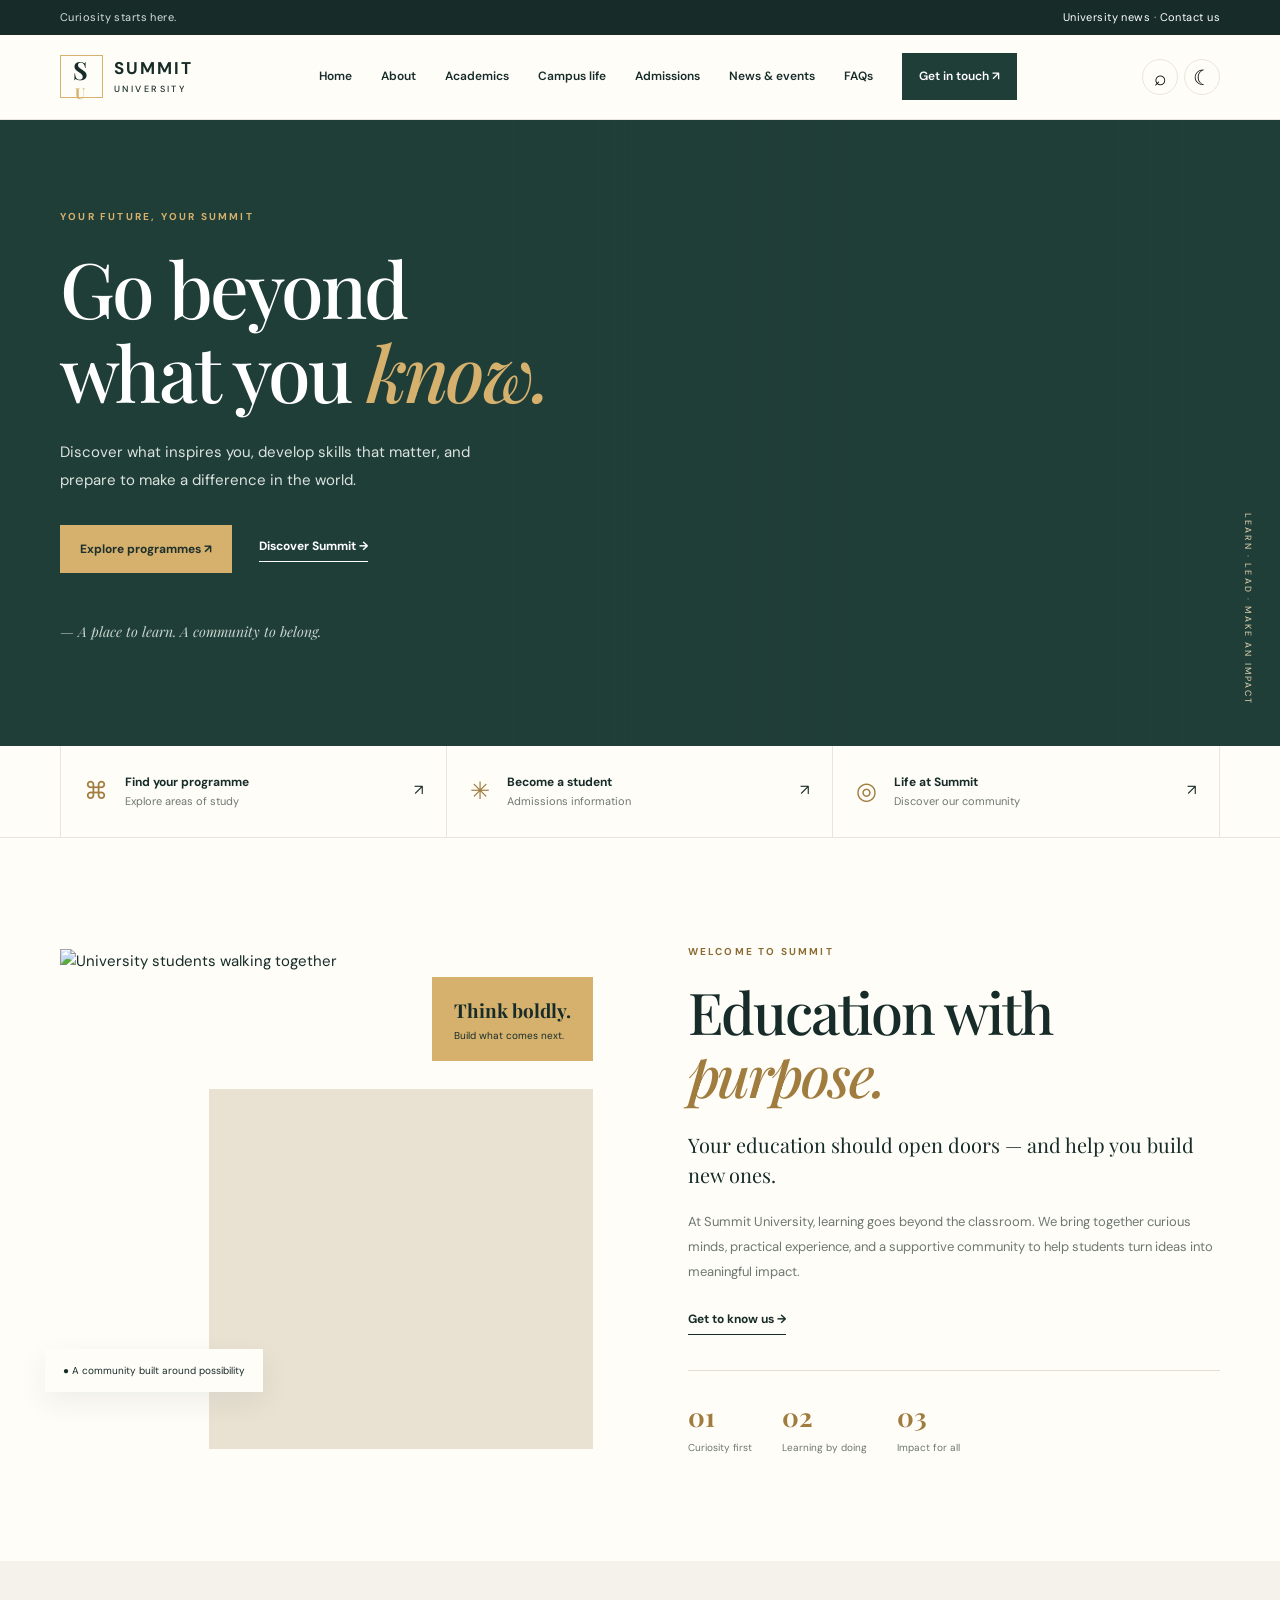
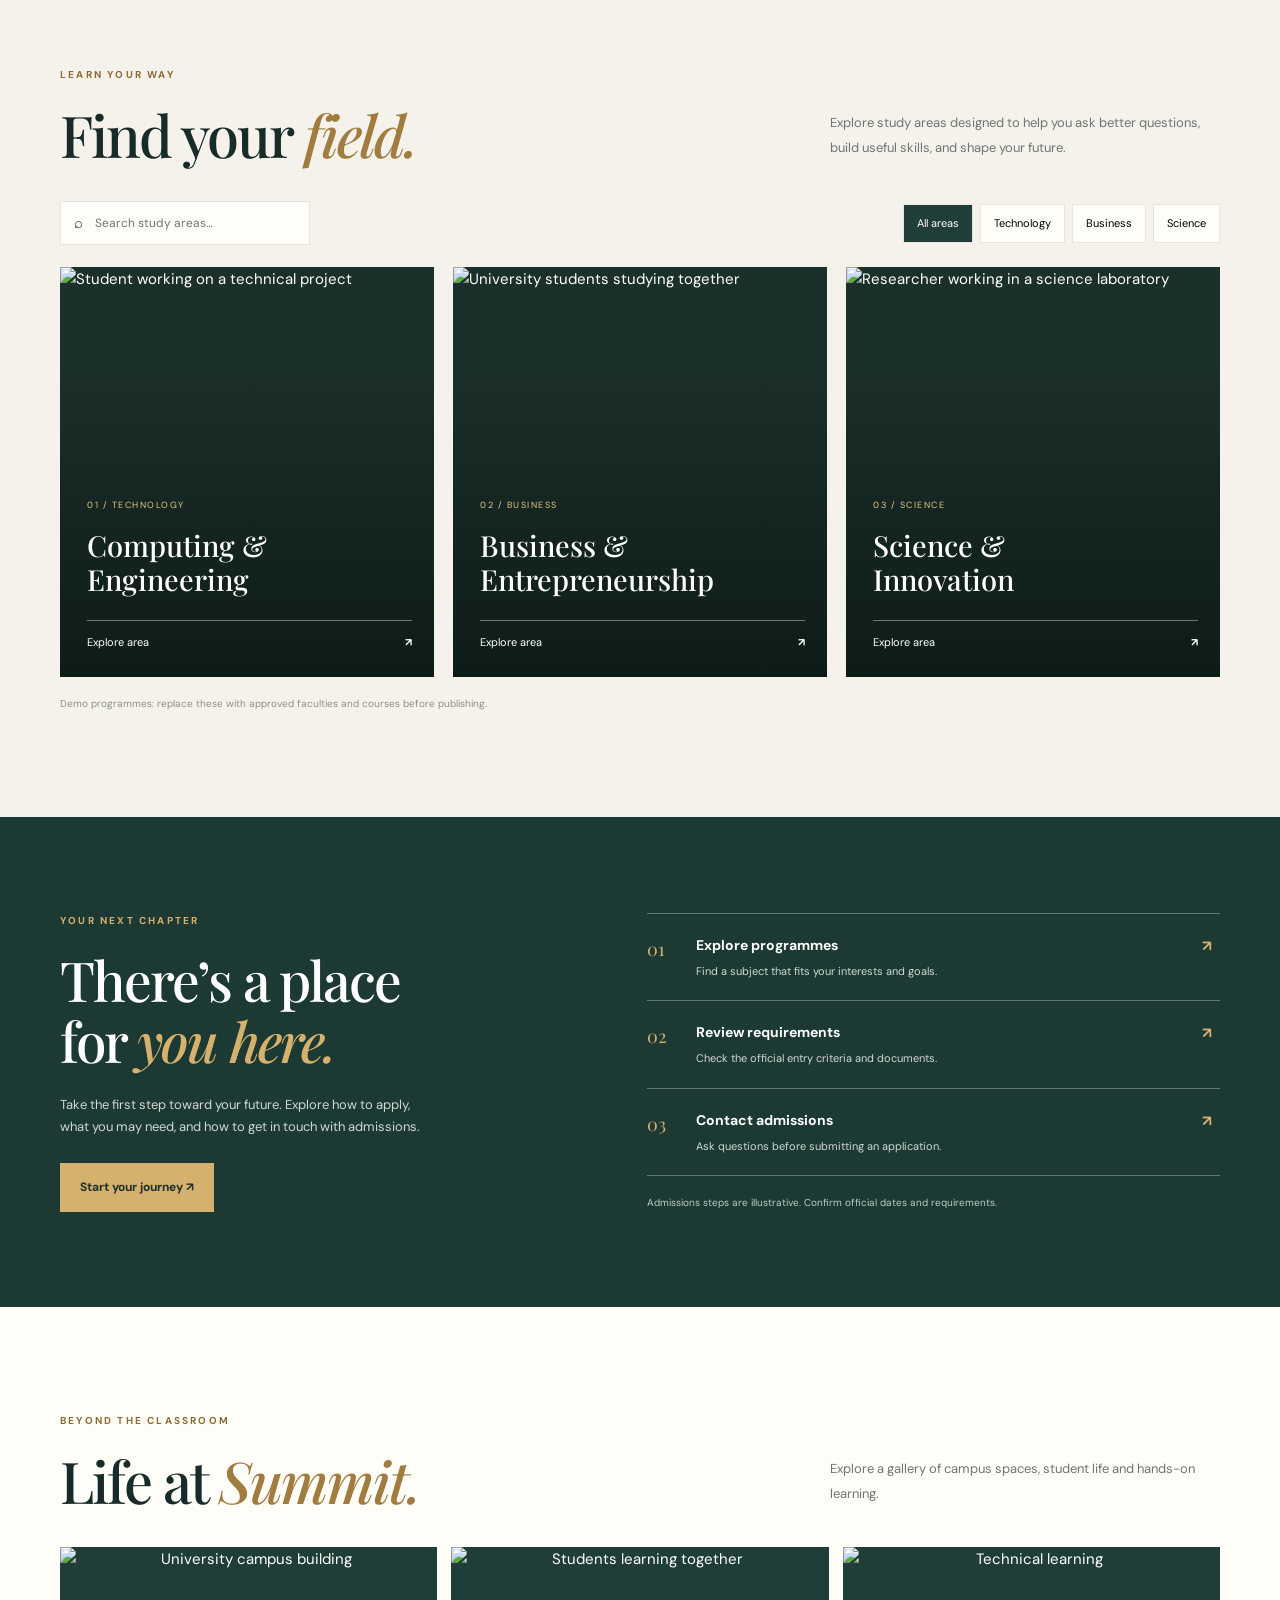
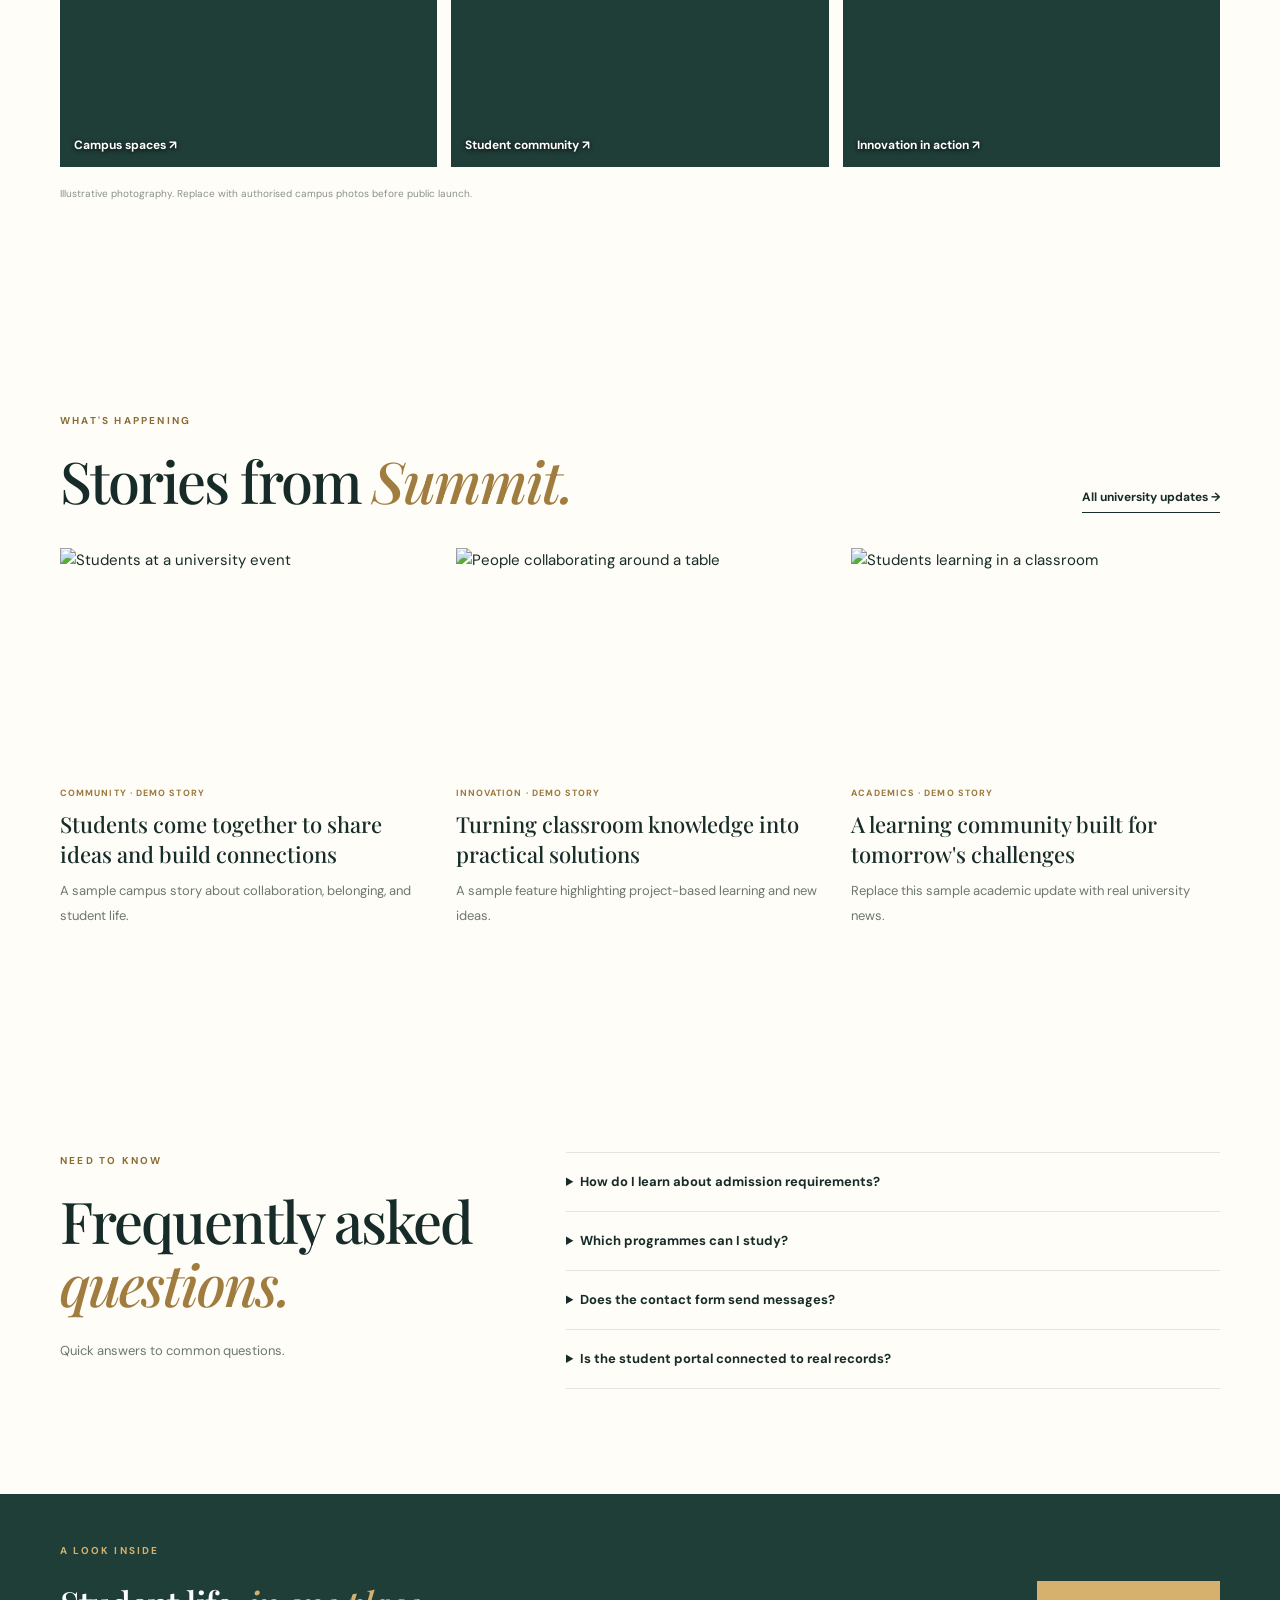
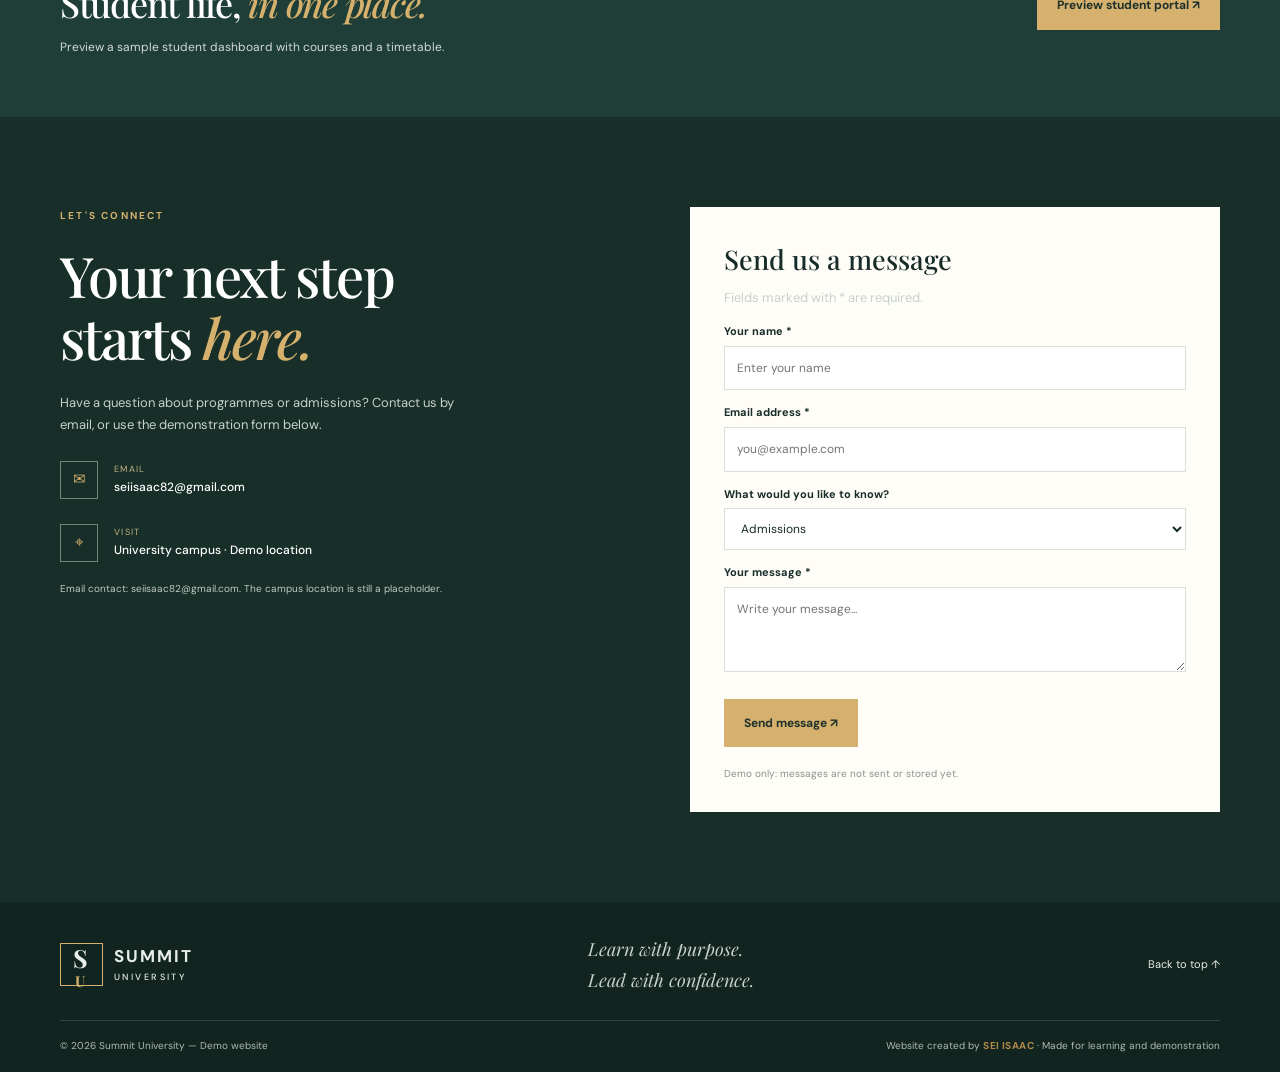
==== index.html @ 98af35b4 "Add website name structured data for Google Search" ====
<!doctype html>
<html lang="en">
<head>
<meta charset="utf-8"><meta name="viewport" content="width=device-width,initial-scale=1">
<meta name="description" content="Explore Summit University, a university website demonstration featuring study areas, campus life, admissions information, news, and student resources.">
<meta name="robots" content="index, follow">
<link rel="canonical" href="https://summit-university-website-le1f.vercel.app/">
<meta property="og:type" content="website">
<meta property="og:title" content="Summit University | Learn. Lead. Make an Impact.">
<meta property="og:description" content="Explore study areas, campus life, admissions information, and student resources on the Summit University website demonstration.">
<meta property="og:url" content="https://summit-university-website-le1f.vercel.app/">
<script type="application/ld+json">
{
  "@context": "https://schema.org",
  "@type": "WebSite",
  "name": "Summit University",
  "alternateName": "Summit University Website Demo",
  "url": "https://summit-university-website-le1f.vercel.app/"
}
</script>
<title>Summit University | Learn. Lead. Make an Impact.</title>
<link rel="preconnect" href="https://fonts.googleapis.com"><link rel="preconnect" href="https://fonts.gstatic.com" crossorigin>
<link href="https://fonts.googleapis.com/css2?family=DM+Sans:wght@400;500;600;700&family=Playfair+Display:ital,wght@0,500;0,600;1,500;1,600&display=swap" rel="stylesheet">
<meta name="theme-color" content="#203e38"><link rel="stylesheet" href="styles.css"><script src="script.js" defer></script>
</head>
<body><a class="skip-link" href="#main">Skip to content</a>
<div class="topline"><div class="wrap topinner"><span>Curiosity starts here.</span><span><a href="#news">University news</a> · <a href="#contact">Contact us</a></span></div></div>
<header class="header"><div class="wrap navrow"><a class="brand" href="#home"><span class="crest">S<span>U</span></span><span>SUMMIT<small>UNIVERSITY</small></span></a><button class="menu" aria-label="Open navigation" aria-expanded="false">☰</button><nav id="nav" aria-label="Main navigation"><a href="#home">Home</a><a href="#about">About</a><a href="#academics">Academics</a><a href="#campus">Campus life</a><a href="#admissions">Admissions</a><a href="#news">News & events</a><a href="#faq">FAQs</a><a class="apply" href="#contact">Get in touch ↗</a></nav><div class="header-tools"><button class="icon-button" id="search-toggle" aria-label="Search this website" title="Search">⌕</button><button class="icon-button" id="theme-toggle" aria-label="Toggle dark mode" title="Toggle light/dark mode">☾</button></div></div></header>
<main id="main">
<section class="hero" id="home"><div class="hero-photo"></div><div class="wrap hero-content"><p class="eyebrow">YOUR FUTURE, YOUR SUMMIT</p><h1>Go beyond<br>what you <em>know.</em></h1><p class="hero-text">Discover what inspires you, develop skills that matter, and prepare to make a difference in the world.</p><div class="actions"><a class="button gold" href="#academics">Explore programmes ↗</a><a class="underlink" href="#about">Discover Summit →</a></div><p class="hero-foot">— A place to learn. A community to belong.</p></div><span class="vertical">LEARN · LEAD · MAKE AN IMPACT</span></section>
<section class="quick"><div class="wrap quickgrid"><a href="#academics"><span>⌘</span><div><b>Find your programme</b><small>Explore areas of study</small></div><i>↗</i></a><a href="#admissions"><span>✳</span><div><b>Become a student</b><small>Admissions information</small></div><i>↗</i></a><a href="#about"><span>◎</span><div><b>Life at Summit</b><small>Discover our community</small></div><i>↗</i></a></div></section>
<section class="section" id="about"><div class="wrap about"><div class="aboutpic"><img loading="lazy" src="https://images.unsplash.com/photo-1523050854058-8df90110c9f1?auto=format&fit=crop&w=1100&q=85" alt="University students walking together"><span class="piclabel">● A community built around possibility</span><div class="floatcard"><b>Think boldly.</b><small>Build what comes next.</small></div></div><div><p class="eyebrow dark">WELCOME TO SUMMIT</p><h2>Education with<br><em>purpose.</em></h2><p class="lead">Your education should open doors — and help you build new ones.</p><p class="muted">At Summit University, learning goes beyond the classroom. We bring together curious minds, practical experience, and a supportive community to help students turn ideas into meaningful impact.</p><a class="underlink darklink" href="#contact">Get to know us →</a><div class="stats"><div><b>01</b><small>Curiosity first</small></div><div><b>02</b><small>Learning by doing</small></div><div><b>03</b><small>Impact for all</small></div></div></div></div></section>
<section class="section academics" id="academics"><div class="wrap"><div class="sectionhead"><div><p class="eyebrow dark">LEARN YOUR WAY</p><h2>Find your <em>field.</em></h2></div><p class="muted">Explore study areas designed to help you ask better questions, build useful skills, and shape your future.</p></div><div class="program-controls"><label class="search-field">⌕ <input id="program-search" type="search" placeholder="Search study areas…" aria-label="Search study areas"></label><div class="filter-buttons"><button class="filter active" data-filter="all" aria-pressed="true">All areas</button><button class="filter" data-filter="technology" aria-pressed="false">Technology</button><button class="filter" data-filter="business" aria-pressed="false">Business</button><button class="filter" data-filter="science" aria-pressed="false">Science</button></div></div><div class="programs" id="program-list"><article class="program" data-category="technology" data-search="computing engineering computer hardware software cybersecurity networking"><img loading="lazy" src="https://images.unsplash.com/photo-1581091226825-a6a2a5aee158?auto=format&fit=crop&w=900&q=85" alt="Student working on a technical project"><div class="shade"></div><div class="programtext"><small>01 / TECHNOLOGY</small><h3>Computing &<br>Engineering</h3><a href="#contact">Explore area <b>↗</b></a></div></article><article class="program" data-category="business" data-search="business entrepreneurship management finance"><img loading="lazy" src="https://images.unsplash.com/photo-1523240795612-9a054b0db644?auto=format&fit=crop&w=900&q=85" alt="University students studying together"><div class="shade"></div><div class="programtext"><small>02 / BUSINESS</small><h3>Business &<br>Entrepreneurship</h3><a href="#contact">Explore area <b>↗</b></a></div></article><article class="program" data-category="science" data-search="science innovation research laboratory"><img loading="lazy" src="https://images.unsplash.com/photo-1532094349884-543bc11b234d?auto=format&fit=crop&w=900&q=85" alt="Researcher working in a science laboratory"><div class="shade"></div><div class="programtext"><small>03 / SCIENCE</small><h3>Science &<br>Innovation</h3><a href="#contact">Explore area <b>↗</b></a></div></article></div><p id="program-empty" class="empty-state" hidden>No study areas match your search.</p><p class="note">Demo programmes: replace these with approved faculties and courses before publishing.</p></div></section>
<section class="admissions" id="admissions"><div class="admitphoto"></div><div class="wrap admitgrid"><div><p class="eyebrow">YOUR NEXT CHAPTER</p><h2>There’s a place<br>for <em>you here.</em></h2><p>Take the first step toward your future. Explore how to apply, what you may need, and how to get in touch with admissions.</p><a class="button gold" href="#contact">Start your journey ↗</a></div><div class="steps"><article><span>01</span><div><h3>Explore programmes</h3><p>Find a subject that fits your interests and goals.</p></div><b>↗</b></article><article><span>02</span><div><h3>Review requirements</h3><p>Check the official entry criteria and documents.</p></div><b>↗</b></article><article><span>03</span><div><h3>Contact admissions</h3><p>Ask questions before submitting an application.</p></div><b>↗</b></article><p class="note lightnote">Admissions steps are illustrative. Confirm official dates and requirements.</p></div></div></section>
<section class="section campus-section" id="campus"><div class="wrap"><div class="sectionhead"><div><p class="eyebrow dark">BEYOND THE CLASSROOM</p><h2>Life at <em>Summit.</em></h2></div><p class="muted">Explore a gallery of campus spaces, student life and hands-on learning.</p></div><div class="gallery"><button class="gallery-item" data-full="https://images.unsplash.com/photo-1562774053-701939374585?auto=format&fit=crop&w=1400&q=90" data-caption="Campus architecture"><img loading="lazy" src="https://images.unsplash.com/photo-1562774053-701939374585?auto=format&fit=crop&w=800&q=80" alt="University campus building"><span>Campus spaces ↗</span></button><button class="gallery-item" data-full="https://images.unsplash.com/photo-1523240795612-9a054b0db644?auto=format&fit=crop&w=1400&q=90" data-caption="Students learning together"><img loading="lazy" src="https://images.unsplash.com/photo-1523240795612-9a054b0db644?auto=format&fit=crop&w=800&q=80" alt="Students learning together"><span>Student community ↗</span></button><button class="gallery-item" data-full="https://images.unsplash.com/photo-1581091226825-a6a2a5aee158?auto=format&fit=crop&w=1400&q=90" data-caption="Technical learning"><img loading="lazy" src="https://images.unsplash.com/photo-1581091226825-a6a2a5aee158?auto=format&fit=crop&w=800&q=80" alt="Technical learning"><span>Innovation in action ↗</span></button></div><p class="note">Illustrative photography. Replace with authorised campus photos before public launch.</p></div></section><section class="section" id="news"><div class="wrap"><div class="sectionhead"><div><p class="eyebrow dark">WHAT'S HAPPENING</p><h2>Stories from <em>Summit.</em></h2></div><a class="underlink darklink" href="#contact">All university updates →</a></div><div class="newsgrid"><article><img loading="lazy" src="https://images.unsplash.com/photo-1523580494863-6f3031224c94?auto=format&fit=crop&w=800&q=85" alt="Students at a university event"><p class="meta">COMMUNITY · DEMO STORY</p><h3>Students come together to share ideas and build connections</h3><p class="muted">A sample campus story about collaboration, belonging, and student life.</p></article><article><img loading="lazy" src="https://images.unsplash.com/photo-1531482615713-2afd69097998?auto=format&fit=crop&w=800&q=85" alt="People collaborating around a table"><p class="meta">INNOVATION · DEMO STORY</p><h3>Turning classroom knowledge into practical solutions</h3><p class="muted">A sample feature highlighting project-based learning and new ideas.</p></article><article><img loading="lazy" src="https://images.unsplash.com/photo-1509062522246-3755977927d7?auto=format&fit=crop&w=800&q=85" alt="Students learning in a classroom"><p class="meta">ACADEMICS · DEMO STORY</p><h3>A learning community built for tomorrow's challenges</h3><p class="muted">Replace this sample academic update with real university news.</p></article></div></div></section>
<section class="section faq-section" id="faq"><div class="wrap faq-layout"><div><p class="eyebrow dark">NEED TO KNOW</p><h2>Frequently asked<br><em>questions.</em></h2><p class="muted">Quick answers to common questions.</p></div><div class="faq-list"><details><summary>How do I learn about admission requirements?</summary><p>Contact admissions using the form or email link. Replace this demo guidance with official requirements.</p></details><details><summary>Which programmes can I study?</summary><p>Use the programme search and category filters above. Current names are illustrative.</p></details><details><summary>Does the contact form send messages?</summary><p>The static demo can open an email draft, but direct sending requires a backend or form service.</p></details><details><summary>Is the student portal connected to real records?</summary><p>No. Any portal preview is a demonstration only and has no real login or student data.</p></details></div></div></section><section class="portal-promo"><div class="wrap portal-promo-inner"><div><p class="eyebrow">A LOOK INSIDE</p><h2>Student life, <em>in one place.</em></h2><p>Preview a sample student dashboard with courses and a timetable.</p></div><a class="button gold" href="portal.html">Preview student portal ↗</a></div></section><section class="contact" id="contact"><div class="wrap contactgrid"><div><p class="eyebrow">LET'S CONNECT</p><h2>Your next step<br>starts <em>here.</em></h2><p>Have a question about programmes or admissions? Contact us by email, or use the demonstration form below.</p><div class="detail"><span>✉</span><div><small>EMAIL</small><b><a href="mailto:seiisaac82@gmail.com">seiisaac82@gmail.com</a></b></div></div><div class="detail"><span>⌖</span><div><small>VISIT</small><b>University campus · Demo location</b></div></div><p class="note lightnote">Email contact: seiisaac82@gmail.com. The campus location is still a placeholder.</p></div><form id="contact-form" class="form"><h3>Send us a message</h3><p>Fields marked with * are required.</p><label for="name">Your name *</label><input id="name" name="name" required placeholder="Enter your name"><label for="email">Email address *</label><input id="email" name="email" type="email" required placeholder="you@example.com"><label for="topic">What would you like to know?</label><select id="topic" name="topic"><option>Admissions</option><option>Academic programmes</option><option>Campus life</option><option>Other enquiry</option></select><label for="message">Your message *</label><textarea id="message" name="message" rows="3" required placeholder="Write your message..."></textarea><button class="button gold" type="submit">Send message ↗</button><p id="feedback" role="status" aria-live="polite"></p><small class="note">Demo only: messages are not sent or stored yet.</small></form></div></section>
</main><footer><div class="wrap footertop"><a class="brand" href="#home"><span class="crest">S<span>U</span></span><span>SUMMIT<small>UNIVERSITY</small></span></a><p>Learn with purpose.<br>Lead with confidence.</p><a href="#home">Back to top ↑</a></div><div class="wrap footerbottom"><span>© <span id="year"></span> Summit University — Demo website</span><span>Website created by <strong class="creator-credit">SEI ISAAC</strong> · Made for learning and demonstration</span></div></footer>
<button class="back-top" id="back-top" aria-label="Back to top" title="Back to top">↑</button><dialog id="search-dialog" class="modal search-modal"><form method="dialog"><button class="modal-close" aria-label="Close search">×</button></form><h2>Search Summit</h2><label class="search-field">⌕ <input id="site-search" type="search" placeholder="Search sections…" aria-label="Search sections"></label><div id="search-results" class="search-results"><p class="muted">Start typing to find pages and sections.</p></div></dialog><dialog id="image-dialog" class="modal image-modal"><form method="dialog"><button class="modal-close" aria-label="Close image">×</button></form><img id="lightbox-image" alt=""><p id="lightbox-caption"></p></dialog><button class="back-top" id="back-top" aria-label="Back to top" title="Back to top">↑</button><dialog id="search-dialog" class="modal search-modal" aria-labelledby="search-title"><form method="dialog"><button class="modal-close" aria-label="Close search">×</button></form><h2 id="search-title">Search Summit</h2><label class="search-field">⌕ <input id="site-search" type="search" placeholder="Search sections…" aria-label="Search sections"></label><div id="search-results" class="search-results"><p class="muted">Start typing to find pages and sections.</p></div></dialog><dialog id="image-dialog" class="modal image-modal" aria-label="Campus photo preview"><form method="dialog"><button class="modal-close" aria-label="Close image">×</button></form><img id="lightbox-image" alt=""><p id="lightbox-caption"></p></dialog></body></html>
---- styles.css ----
:root{--ink:#172c29;--green:#203e38;--gold:#d5b16d;--cream:#f5f2eb;--paper:#fffdf8;--muted:#6d7771;--serif:"Playfair Display",Georgia,serif;--sans:"DM Sans",Arial,sans-serif}*{box-sizing:border-box}html{scroll-behavior:smooth;scroll-padding-top:90px}body{margin:0;background:var(--paper);color:var(--ink);font-family:var(--sans);font-size:15px;line-height:1.7}img{display:block;width:100%;object-fit:cover}a{color:inherit;text-decoration:none}button,input,select,textarea{font:inherit}.wrap{width:min(1160px,calc(100% - 48px));margin:auto}.topline{background:#172c29;color:#d8ded9;font-size:11px;letter-spacing:.04em}.topinner{display:flex;justify-content:space-between;padding:8px 0}.topinner a{color:#fff}.header{background:var(--paper);position:sticky;top:0;z-index:10;border-bottom:1px solid #e9e5dc}.navrow{min-height:84px;display:flex;align-items:center;justify-content:space-between;gap:24px}.brand{display:flex;align-items:center;gap:11px;font-size:17px;font-weight:700;letter-spacing:.12em;line-height:1.15}.brand small{display:block;font-size:9px;letter-spacing:.27em;font-weight:500;margin-top:5px}.crest{height:43px;width:43px;border:1px solid var(--gold);display:grid;place-items:center;font-family:var(--serif);font-size:25px;position:relative}.crest span{font-size:15px;color:var(--gold)}nav{display:flex;align-items:center;gap:29px;font-size:12px;font-weight:600}nav a:not(.apply):hover,.underlink:hover{color:#b48b43}.apply{background:var(--green);color:#fff;padding:13px 17px}.menu{display:none;border:0;background:none;font-size:25px;color:var(--green)}.hero{min-height:600px;background:var(--green);color:white;position:relative;overflow:hidden;display:flex;align-items:center}.hero-photo{position:absolute;inset:0 0 0 39%;background:linear-gradient(90deg,#203e38 0%,rgba(32,62,56,.72) 20%,rgba(32,62,56,.1) 100%),url("https://images.unsplash.com/photo-1562774053-701939374585?auto=format&fit=crop&w=1800&q=90") center/cover}.hero-content{position:relative;padding:88px 0;z-index:1}.eyebrow{font-size:10px;letter-spacing:.22em;font-weight:700;color:var(--gold);margin:0 0 20px}.eyebrow.dark{color:#8b6c34}h1,h2,h3,p{margin-top:0}h1,h2{font-family:var(--serif);font-weight:500;letter-spacing:-.035em;line-height:1.1}h1{font-size:clamp(52px,6vw,82px);margin-bottom:24px}h1 em,h2 em{font-weight:500;color:var(--gold)}.hero-text{max-width:430px;color:#dce3de;font-size:15px;line-height:1.9}.actions{display:flex;align-items:center;gap:27px;margin:30px 0}.button{display:inline-flex;justify-content:center;align-items:center;gap:8px;border:0;padding:14px 20px;font-weight:700;font-size:12px;cursor:pointer}.gold{background:var(--gold);color:#1e302b}.gold:hover{background:#e4c58c}.underlink{font-size:12px;font-weight:700;border-bottom:1px solid currentColor;padding-bottom:4px}.hero-foot{margin-top:47px;font-family:var(--serif);font-style:italic;font-size:14px;color:#c8d3cd}.vertical{position:absolute;right:25px;bottom:40px;writing-mode:vertical-rl;font-size:9px;letter-spacing:.24em;color:#e5d5b2}.quick{background:#fffdf8;border-bottom:1px solid #e9e5dc}.quickgrid{display:grid;grid-template-columns:repeat(3,1fr)}.quickgrid>a{display:flex;align-items:center;gap:17px;padding:25px 23px;border-right:1px solid #e9e5dc}.quickgrid>a:first-child{border-left:1px solid #e9e5dc}.quickgrid>a>span{color:#a17c3f;font-size:24px}.quickgrid b,.quickgrid small{display:block}.quickgrid b{font-size:12px}.quickgrid small{font-size:11px;color:var(--muted)}.quickgrid i{margin-left:auto;font-style:normal}.section{padding:105px 0}.about{display:grid;grid-template-columns:1fr 1fr;align-items:center;gap:95px}.aboutpic{position:relative;padding:0 25px 25px 0}.aboutpic img{height:475px}.aboutpic:after{content:"";position:absolute;z-index:-1;right:0;bottom:0;width:72%;height:72%;background:#e9e2d3}.piclabel{position:absolute;left:-15px;bottom:57px;background:#fffdf8;padding:13px 18px;font-size:10px;box-shadow:0 10px 30px #15251b12}.floatcard{position:absolute;right:0;top:28px;background:var(--gold);padding:17px 22px;display:flex;flex-direction:column}.floatcard b{font-family:var(--serif);font-size:19px}.floatcard small{font-size:10px}.about h2,.section h2,.contact h2,.admissions h2{font-size:clamp(40px,4.5vw,58px);margin-bottom:24px}.about h2 em,.section h2 em{color:#a17c3f}.lead{font-family:var(--serif);font-size:20px;line-height:1.5}.muted{color:var(--muted);font-size:13px;line-height:1.9}.darklink{display:inline-block;margin-top:12px;color:var(--ink)}.stats{display:flex;gap:30px;border-top:1px solid #e3ded3;margin-top:35px;padding-top:24px}.stats div{display:flex;flex-direction:column}.stats b{font-family:var(--serif);font-size:26px;color:#a17c3f}.stats small{font-size:10px;color:var(--muted)}.academics{background:var(--cream)}.sectionhead{display:flex;align-items:end;justify-content:space-between;gap:40px;margin-bottom:35px}.sectionhead h2{margin:0}.sectionhead>.muted{max-width:390px;margin-bottom:6px}.programs{display:grid;grid-template-columns:repeat(3,1fr);gap:19px}.program{height:410px;position:relative;overflow:hidden;background:#1c302b;color:white}.program img{height:100%;transition:transform .6s}.program:hover img{transform:scale(1.06)}.shade{position:absolute;inset:0;background:linear-gradient(0deg,rgba(12,26,22,.92),transparent 78%)}.programtext{position:absolute;left:27px;right:22px;bottom:26px}.programtext small{font-size:9px;letter-spacing:.17em;color:#e6c783}.program h3{font-family:var(--serif);font-weight:500;font-size:29px;line-height:1.18;margin:12px 0 23px}.programtext a{display:flex;justify-content:space-between;border-top:1px solid #ffffff65;padding-top:12px;font-size:11px}.note{font-size:10px;color:#8a918b;line-height:1.7;margin:18px 0 0}.admissions{position:relative;background:#1c3933;color:#fff;padding:95px 0;overflow:hidden}.admitphoto{position:absolute;inset:0 0 0 54%;background:linear-gradient(90deg,#1c3933 0%,rgba(28,57,51,.82) 25%,rgba(28,57,51,.48) 100%),url("https://images.unsplash.com/photo-1523050854058-8df90110c9f1?auto=format&fit=crop&w=1200&q=85") center/cover}.admitgrid{position:relative;display:grid;grid-template-columns:.85fr 1fr;gap:100px;align-items:center}.admissions h2{font-size:55px}.admissions>div p:not(.eyebrow):not(.note){color:#d0d9d3;font-size:13px;max-width:370px;margin-bottom:25px}.steps{border-top:1px solid #ffffff4d}.steps article{display:grid;grid-template-columns:35px 1fr 18px;gap:14px;align-items:start;padding:20px 0;border-bottom:1px solid #ffffff4d}.steps article>span{font-family:var(--serif);font-size:18px;color:var(--gold)}.steps h3{font-size:14px;margin:0 0 4px}.steps article p{font-size:11px!important;margin:0!important}.steps article>b{color:var(--gold)}.lightnote{color:#c0ccc5}.newsgrid{display:grid;grid-template-columns:repeat(3,1fr);gap:27px}.newsgrid article>img{height:220px;margin-bottom:18px}.meta{font-size:9px;letter-spacing:.12em;color:#9b783c;font-weight:700;margin-bottom:9px}.newsgrid h3{font-family:var(--serif);font-size:22px;font-weight:500;line-height:1.35;margin-bottom:10px}.contact{background:#172e29;color:white;padding:90px 0}.contactgrid{display:grid;grid-template-columns:1fr 1fr;gap:100px}.contact h2{font-size:56px}.contact>div p:not(.eyebrow):not(.note){max-width:430px;color:#c7d2cc;font-size:13px}.detail{display:flex;align-items:center;gap:16px;margin-top:25px}.detail>span{width:38px;height:38px;display:grid;place-items:center;border:1px solid #71857c;color:var(--gold)}.detail small,.detail b{display:block}.detail small{font-size:9px;letter-spacing:.15em;color:#c5b183}.detail b{font-size:12px;font-weight:500}.form{background:#fffdf8;color:var(--ink);padding:30px 34px}.form h3{font-family:var(--serif);font-size:27px;font-weight:500;margin-bottom:4px}.form>p{font-size:11px;color:var(--muted)}.form label{display:block;font-size:11px;font-weight:700;margin:13px 0 5px}.form input,.form select,.form textarea{width:100%;border:1px solid #dcded7;background:white;padding:11px 12px;color:var(--ink);font-size:12px;border-radius:0}.form textarea{resize:vertical}.form .button{margin-top:18px}.form #feedback{margin:12px 0 0;color:#256b49;font-size:12px}.form .note{display:block}footer{background:#11241f;color:#e7ede8;padding:32px 0 18px}.footertop{display:flex;align-items:center;justify-content:space-between;padding-bottom:25px}.footertop p{font-family:var(--serif);font-size:18px;font-style:italic;color:#c9d2cc;margin:0}.footertop>a:last-child{font-size:11px}.footerbottom{border-top:1px solid #ffffff24;padding-top:16px;display:flex;justify-content:space-between;font-size:10px;color:#aebbb3}@media(max-width:850px){.wrap{width:min(100% - 36px,650px)}.navrow{min-height:72px}.menu{display:block}nav{display:none;position:absolute;top:72px;left:0;right:0;background:var(--paper);padding:20px 24px 26px;flex-direction:column;align-items:stretch;gap:0;border-bottom:1px solid #ddd}nav.open{display:flex}nav a{padding:12px 0}.apply{text-align:center;margin-top:8px}.hero{min-height:570px}.hero-photo{left:0;opacity:.65;background-image:linear-gradient(90deg,rgba(22,48,41,.95),rgba(22,48,41,.55)),url("https://images.unsplash.com/photo-1562774053-701939374585?auto=format&fit=crop&w=1300&q=85")}.hero-content{padding:75px 0}.vertical{display:none}.quickgrid>a{padding:18px 10px;gap:10px}.quickgrid b{font-size:10px}.quickgrid small{font-size:9px}.quickgrid>a>span{font-size:20px}.about{gap:40px}.aboutpic img{height:380px}.stats{gap:15px}.stats small{font-size:9px}.program{height:350px}.programtext{left:17px;right:15px}.program h3{font-size:24px}.admitgrid{gap:40px}.contactgrid{gap:40px}}@media(max-width:620px){.topinner{font-size:9px}.topinner span:last-child{display:none}h1{font-size:56px}.hero{min-height:550px}.hero-text{max-width:330px}.actions{align-items:flex-start;flex-direction:column;gap:17px}.quickgrid{grid-template-columns:1fr}.quickgrid>a,.quickgrid>a:first-child{border-left:0;border-right:0;border-bottom:1px solid #e9e5dc;padding:15px 4px}.quickgrid>a:last-child{border-bottom:0}.section{padding:70px 0}.about{grid-template-columns:1fr;gap:48px}.aboutpic{max-width:470px;margin:auto;width:100%}.aboutpic img{height:380px}.about h2,.section h2{font-size:46px}.sectionhead{display:block}.sectionhead>.muted{margin-top:20px}.programs,.newsgrid{grid-template-columns:1fr}.program{height:390px}.newsgrid{gap:34px}.newsgrid article>img{height:230px}.admissions{padding:70px 0}.admitphoto{inset:0;background:linear-gradient(90deg,rgba(28,57,51,.94),rgba(28,57,51,.87)),url("https://images.unsplash.com/photo-1523050854058-8df90110c9f1?auto=format&fit=crop&w=900&q=80") center/cover}.admitgrid{grid-template-columns:1fr;gap:45px}.admissions h2{font-size:48px}.contact{padding:70px 0}.contactgrid{grid-template-columns:1fr;gap:40px}.contact h2{font-size:48px}.form{padding:25px 20px}.footertop{flex-wrap:wrap;gap:22px}.footertop p{font-size:15px}.footerbottom{gap:8px;flex-direction:column}.stats{justify-content:space-between}}
/* Interactive enhancements */
.header-tools{display:flex;gap:6px}.icon-button{width:36px;height:36px;border:1px solid #e9e5dc;background:transparent;border-radius:50%;font-size:21px;cursor:pointer}.program-controls{display:flex;justify-content:space-between;align-items:center;gap:16px;margin-bottom:22px}.search-field{display:flex;align-items:center;gap:10px;border:1px solid #e9e5dc;background:#fffdf8;padding:0 13px;min-height:44px;min-width:250px}.search-field input{border:0;outline:0;background:transparent;width:100%;font-size:12px}.filter-buttons{display:flex;gap:7px;flex-wrap:wrap}.filter{border:1px solid #e9e5dc;background:#fffdf8;padding:9px 13px;font-size:11px;cursor:pointer}.filter.active,.filter:hover{background:#203e38;color:white}.program[hidden]{display:none}.empty-state{padding:24px;text-align:center;color:#6d7771}.gallery{display:grid;grid-template-columns:repeat(3,1fr);gap:14px}.gallery-item{position:relative;border:0;padding:0;height:220px;overflow:hidden;cursor:pointer;background:#203e38;color:white}.gallery-item img{height:100%;transition:transform .4s}.gallery-item:hover img{transform:scale(1.05)}.gallery-item span{position:absolute;left:14px;bottom:12px;font-size:12px;font-weight:700;text-shadow:0 1px 5px #000}.faq-layout{display:grid;grid-template-columns:.8fr 1.2fr;gap:70px}.faq-list details{border-bottom:1px solid #e9e5dc}.faq-list details:first-child{border-top:1px solid #e9e5dc}.faq-list summary{cursor:pointer;padding:18px 24px 18px 0;font-size:13px;font-weight:700}.faq-list details p{font-size:12px;color:#6d7771}.portal-promo{background:#203e38;color:white;padding:48px 0}.portal-promo-inner{display:flex;align-items:center;justify-content:space-between;gap:28px}.portal-promo h2{font:500 36px var(--serif);margin-bottom:10px}.portal-promo p:not(.eyebrow){color:#d0d9d3;font-size:12px}.back-top{position:fixed;right:20px;bottom:20px;width:42px;height:42px;border:0;border-radius:50%;background:#d5b16d;color:#1e302b;font-size:22px;cursor:pointer;opacity:0;pointer-events:none;z-index:8}.back-top.visible{opacity:1;pointer-events:auto}.modal{border:1px solid #e9e5dc;padding:24px;width:min(650px,calc(100% - 28px));max-height:85vh;overflow:auto;background:#fffdf8;color:#172c29}.modal::backdrop{background:#07140fc9}.modal form{display:flex;justify-content:flex-end}.modal-close{border:0;background:transparent;font-size:28px;cursor:pointer}.search-results a{display:block;padding:12px;border-bottom:1px solid #e9e5dc}.image-modal img{max-height:70vh;object-fit:contain}.footer-links{display:flex;flex-wrap:wrap;gap:16px;font-size:11px}
@media(max-width:850px){.program-controls{align-items:stretch;flex-direction:column}.search-field{min-width:0}.faq-layout{gap:30px}}
@media(max-width:620px){.gallery{grid-template-columns:1fr 1fr}.gallery-item{height:170px}.faq-layout{grid-template-columns:1fr;gap:20px}.portal-promo-inner{align-items:flex-start;flex-direction:column}.footer-links{width:100%}}

/* Student portal preview */
.portal-page{min-height:100vh;background:#f5f2eb}.portal-header{background:#203e38;color:white;padding:18px 0}.portal-nav{display:flex;justify-content:space-between;align-items:center;gap:18px}.portal-main{padding:48px 0}.portal-welcome{display:flex;justify-content:space-between;gap:20px;align-items:center;margin-bottom:28px}.portal-welcome h1{font-size:42px;margin:0 0 8px}.portal-welcome p{color:#6d7771;margin:0}.demo-label{display:inline-block;padding:7px 10px;background:#f1e2bd;color:#654b1e;font-size:10px;font-weight:700;letter-spacing:.08em}.portal-grid{display:grid;grid-template-columns:repeat(3,1fr);gap:18px}.portal-card{background:#fffdf8;border:1px solid #e9e5dc;padding:23px}.portal-card h2{font:500 20px var(--serif);margin:0 0 15px}.portal-card p,.portal-card li{font-size:12px;color:#6d7771}.portal-card ul{padding-left:18px}.portal-card li{margin-bottom:10px}.portal-course{display:flex;align-items:center;gap:12px;padding:12px 0;border-top:1px solid #e9e5dc}.course-icon{width:38px;height:38px;background:#f5f2eb;display:grid;place-items:center;color:#a17c3f;font-size:18px}.portal-course b,.portal-course small{display:block}.portal-course b{font-size:12px}.portal-course small{font-size:10px;color:#6d7771}.portal-table{width:100%;border-collapse:collapse;font-size:11px}.portal-table th,.portal-table td{text-align:left;padding:10px 7px;border-bottom:1px solid #e9e5dc}.portal-table th{color:#6d7771;font-weight:600}.portal-footer{padding:24px 0;color:#6d7771;font-size:11px;border-top:1px solid #e9e5dc}.portal-page[data-theme="dark"]{background:#111d19;color:#e9eee9}.portal-page[data-theme="dark"] .portal-card{background:#1b2b25;color:#e9eee9;border-color:#34453e}.portal-page[data-theme="dark"] .portal-card p,.portal-page[data-theme="dark"] .portal-welcome p{color:#aab7af}@media(max-width:850px){.portal-grid{grid-template-columns:repeat(2,1fr)}}@media(max-width:620px){.portal-main{padding:32px 0}.portal-welcome{align-items:flex-start;flex-direction:column}.portal-welcome h1{font-size:34px}.portal-grid{grid-template-columns:1fr}.portal-nav .brand{font-size:14px}}

/* Accessibility and theme refinements */
.skip-link{position:absolute;left:12px;top:-100px;background:#d5b16d;color:#172c29;padding:10px 14px;z-index:99}.skip-link:focus{top:12px}
html[data-theme="dark"] body,html[data-theme="dark"] .header,html[data-theme="dark"] .quick{background:var(--paper);color:var(--ink)}
html[data-theme="dark"] .academics,html[data-theme="dark"] .faq-section{background:var(--cream)}
html[data-theme="dark"] .quickgrid>a,html[data-theme="dark"] .stats,html[data-theme="dark"] .faq-list details{border-color:var(--line)}
html[data-theme="dark"] .form,html[data-theme="dark"] .piclabel,html[data-theme="dark"] .modal{background:var(--card);color:var(--ink)}
html[data-theme="dark"] .form input,html[data-theme="dark"] .form textarea,html[data-theme="dark"] .form select{background:#14231e;color:var(--ink);border-color:var(--line)}
html[data-theme="dark"] .filter,html[data-theme="dark"] .search-field{background:var(--card);color:var(--ink);border-color:var(--line)}
html[data-theme="dark"] .filter.active{background:var(--green);color:white}
html[data-theme="dark"] .events-panel{background:var(--cream)}
html[data-theme="dark"] .portal-page{background:#111d19;color:#e9eee9}
html[data-theme="dark"] .portal-card{background:#1b2b25;color:#e9eee9;border-color:#34453e}
html[data-theme="dark"] .portal-card p,html[data-theme="dark"] .portal-welcome p{color:#aab7af}
@media(prefers-reduced-motion:reduce){html{scroll-behavior:auto}*,*::before,*::after{transition:none!important}}

.creator-credit{color:#b08a49;font-weight:700;letter-spacing:.04em}html[data-theme="dark"] .creator-credit{color:#d5b16d}
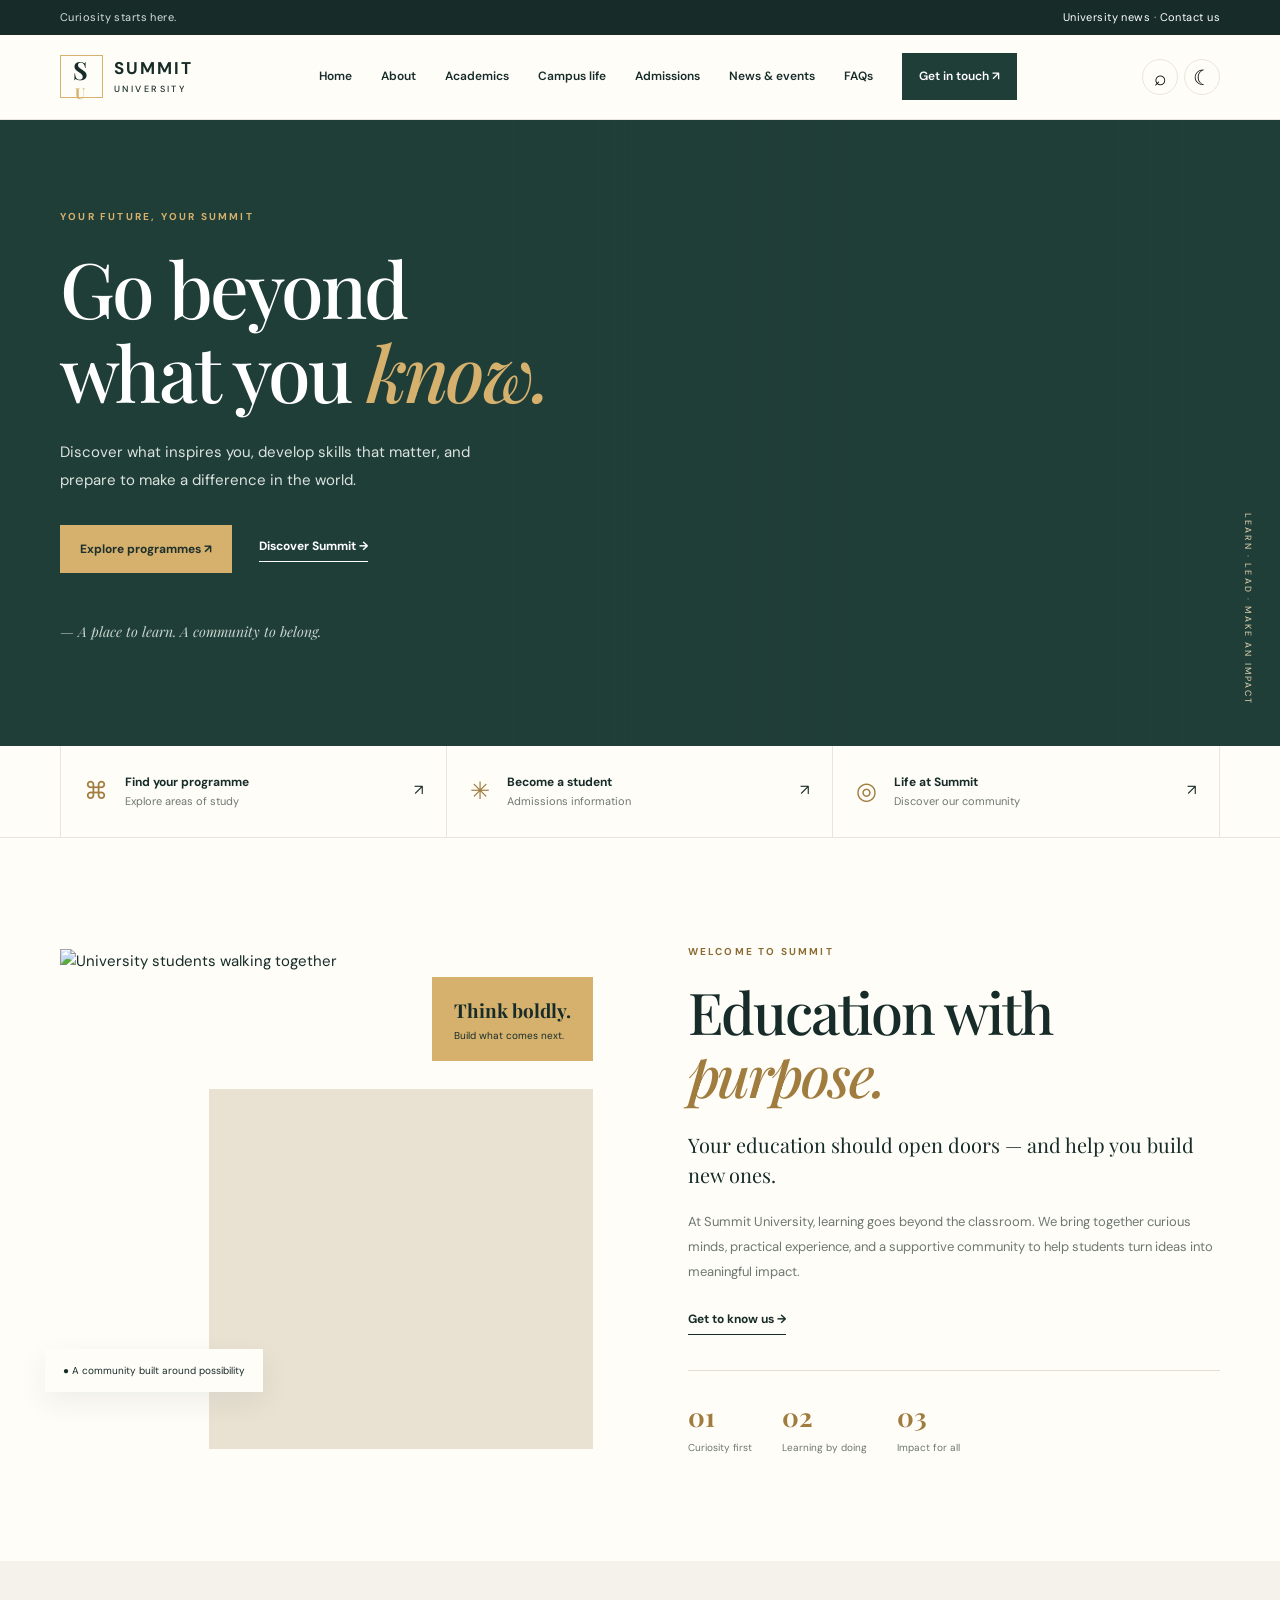
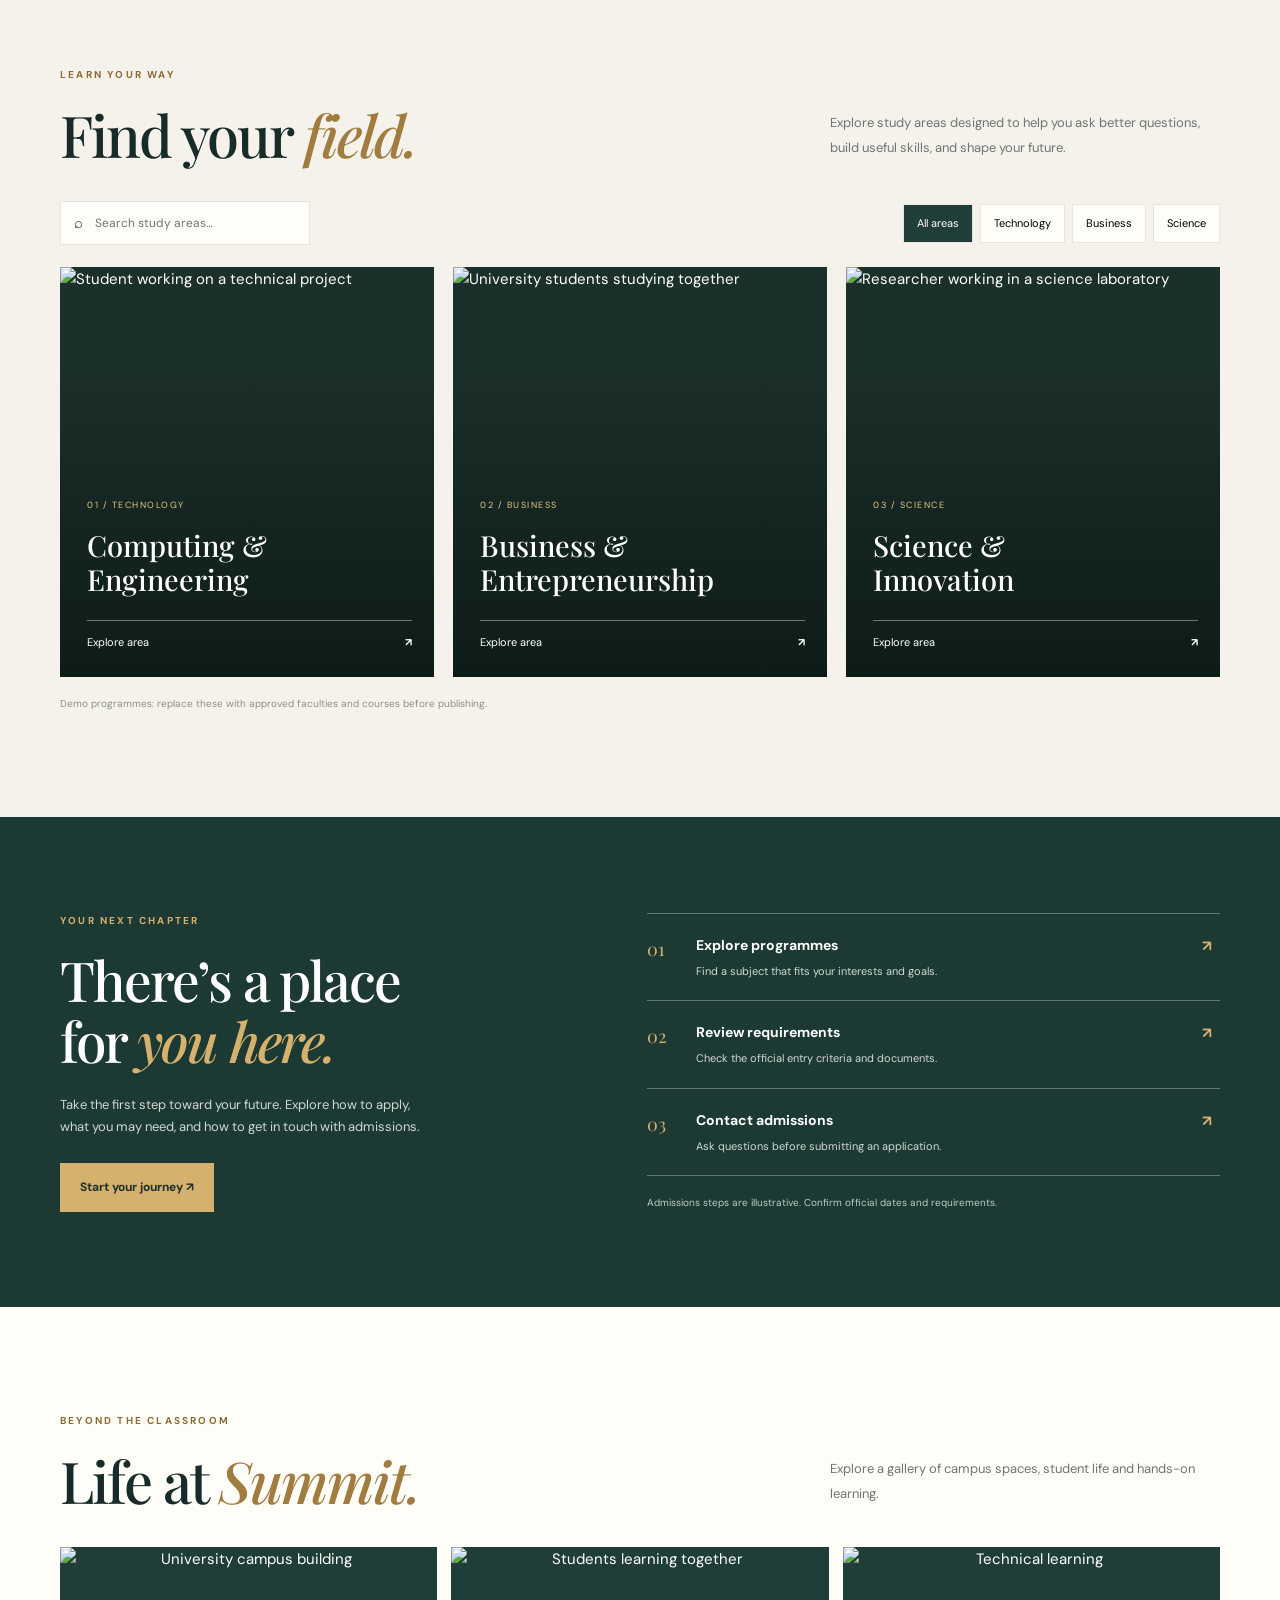
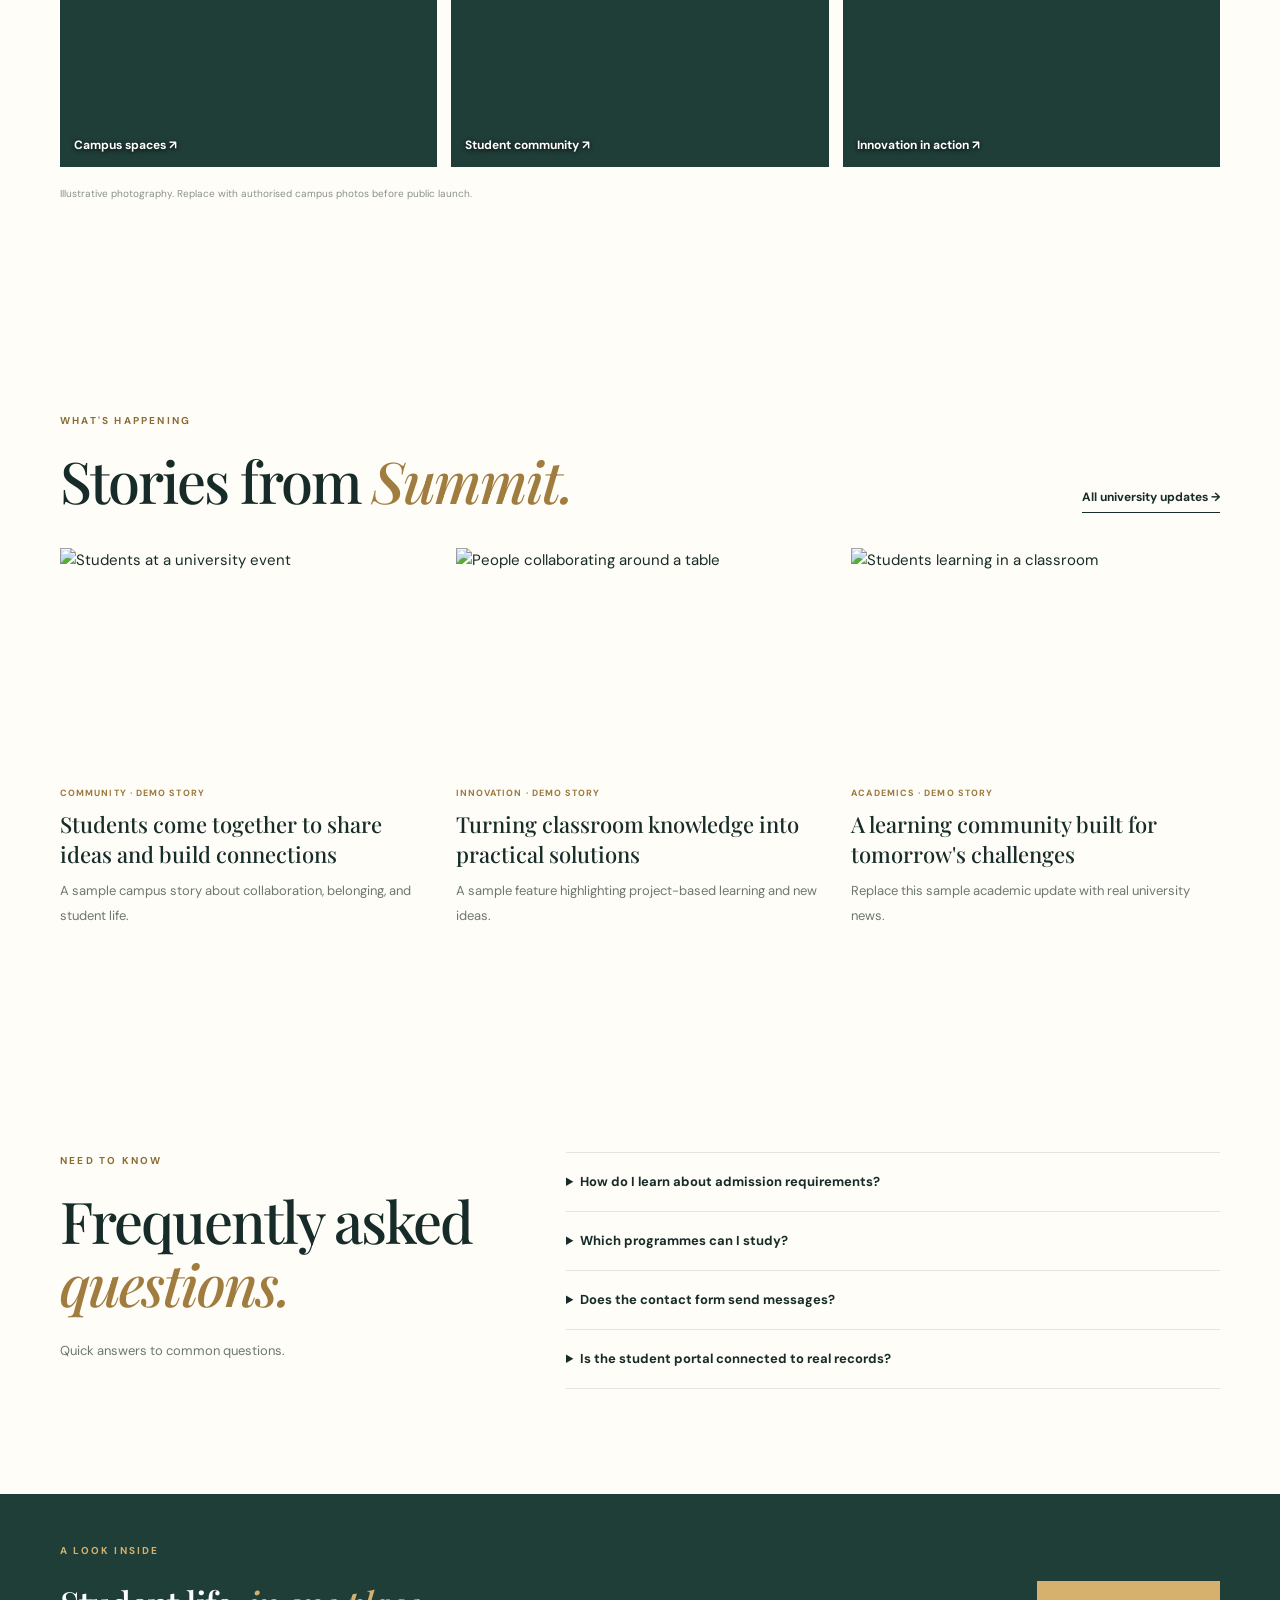
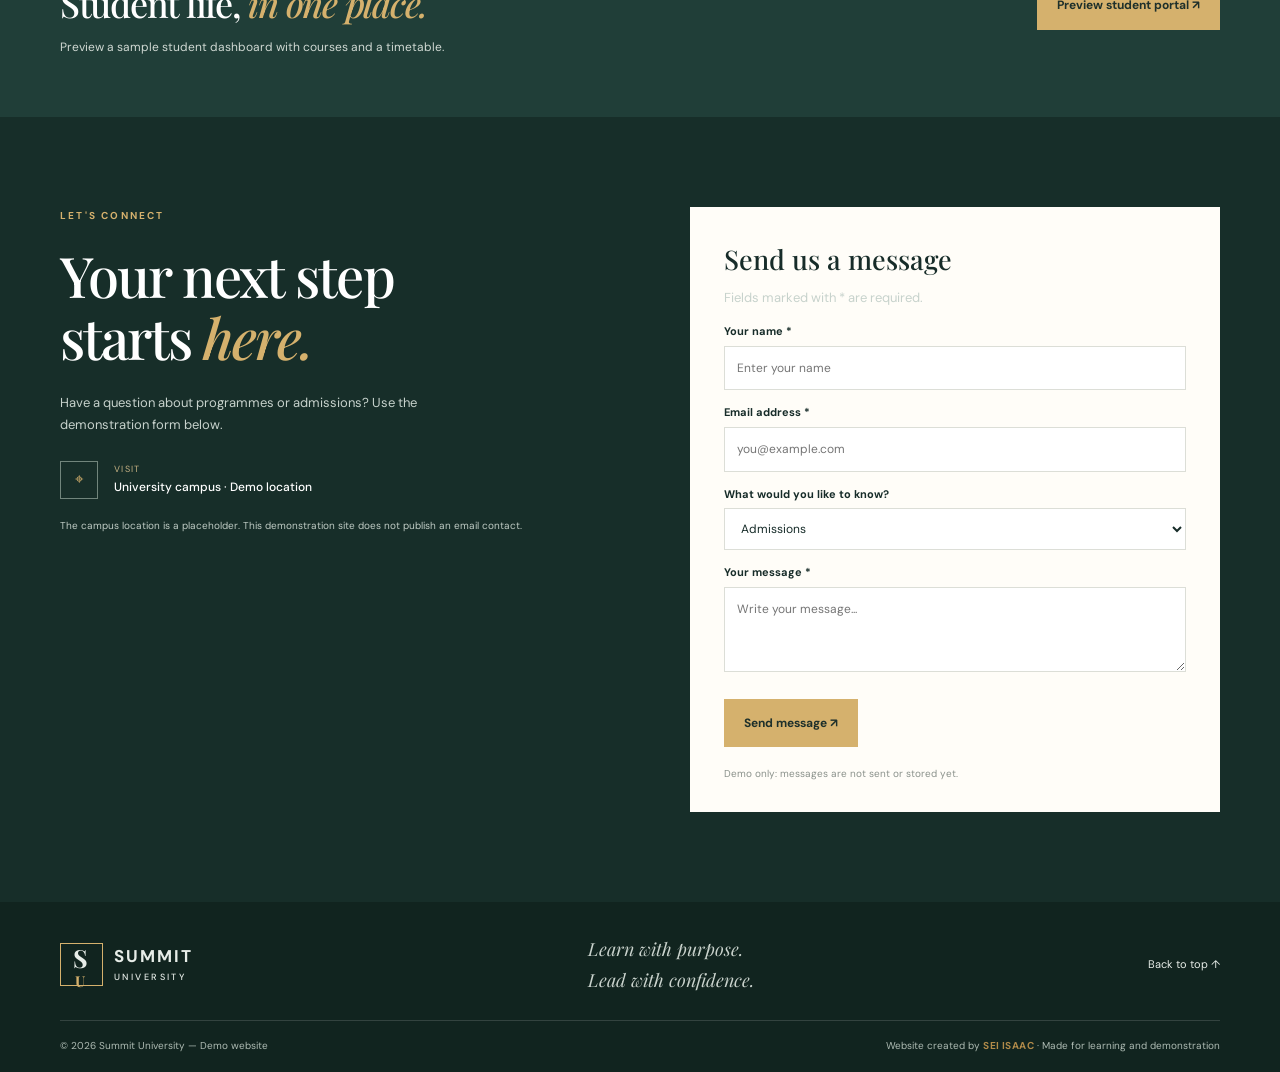
==== commit 76d69547: "Remove public email address from website" ====
--- a/index.html
+++ b/index.html
@@ -33,6 +33,6 @@
 <section class="section academics" id="academics"><div class="wrap"><div class="sectionhead"><div><p class="eyebrow dark">LEARN YOUR WAY</p><h2>Find your <em>field.</em></h2></div><p class="muted">Explore study areas designed to help you ask better questions, build useful skills, and shape your future.</p></div><div class="program-controls"><label class="search-field">⌕ <input id="program-search" type="search" placeholder="Search study areas…" aria-label="Search study areas"></label><div class="filter-buttons"><button class="filter active" data-filter="all" aria-pressed="true">All areas</button><button class="filter" data-filter="technology" aria-pressed="false">Technology</button><button class="filter" data-filter="business" aria-pressed="false">Business</button><button class="filter" data-filter="science" aria-pressed="false">Science</button></div></div><div class="programs" id="program-list"><article class="program" data-category="technology" data-search="computing engineering computer hardware software cybersecurity networking"><img loading="lazy" src="https://images.unsplash.com/photo-1581091226825-a6a2a5aee158?auto=format&fit=crop&w=900&q=85" alt="Student working on a technical project"><div class="shade"></div><div class="programtext"><small>01 / TECHNOLOGY</small><h3>Computing &<br>Engineering</h3><a href="#contact">Explore area <b>↗</b></a></div></article><article class="program" data-category="business" data-search="business entrepreneurship management finance"><img loading="lazy" src="https://images.unsplash.com/photo-1523240795612-9a054b0db644?auto=format&fit=crop&w=900&q=85" alt="University students studying together"><div class="shade"></div><div class="programtext"><small>02 / BUSINESS</small><h3>Business &<br>Entrepreneurship</h3><a href="#contact">Explore area <b>↗</b></a></div></article><article class="program" data-category="science" data-search="science innovation research laboratory"><img loading="lazy" src="https://images.unsplash.com/photo-1532094349884-543bc11b234d?auto=format&fit=crop&w=900&q=85" alt="Researcher working in a science laboratory"><div class="shade"></div><div class="programtext"><small>03 / SCIENCE</small><h3>Science &<br>Innovation</h3><a href="#contact">Explore area <b>↗</b></a></div></article></div><p id="program-empty" class="empty-state" hidden>No study areas match your search.</p><p class="note">Demo programmes: replace these with approved faculties and courses before publishing.</p></div></section>
 <section class="admissions" id="admissions"><div class="admitphoto"></div><div class="wrap admitgrid"><div><p class="eyebrow">YOUR NEXT CHAPTER</p><h2>There’s a place<br>for <em>you here.</em></h2><p>Take the first step toward your future. Explore how to apply, what you may need, and how to get in touch with admissions.</p><a class="button gold" href="#contact">Start your journey ↗</a></div><div class="steps"><article><span>01</span><div><h3>Explore programmes</h3><p>Find a subject that fits your interests and goals.</p></div><b>↗</b></article><article><span>02</span><div><h3>Review requirements</h3><p>Check the official entry criteria and documents.</p></div><b>↗</b></article><article><span>03</span><div><h3>Contact admissions</h3><p>Ask questions before submitting an application.</p></div><b>↗</b></article><p class="note lightnote">Admissions steps are illustrative. Confirm official dates and requirements.</p></div></div></section>
 <section class="section campus-section" id="campus"><div class="wrap"><div class="sectionhead"><div><p class="eyebrow dark">BEYOND THE CLASSROOM</p><h2>Life at <em>Summit.</em></h2></div><p class="muted">Explore a gallery of campus spaces, student life and hands-on learning.</p></div><div class="gallery"><button class="gallery-item" data-full="https://images.unsplash.com/photo-1562774053-701939374585?auto=format&fit=crop&w=1400&q=90" data-caption="Campus architecture"><img loading="lazy" src="https://images.unsplash.com/photo-1562774053-701939374585?auto=format&fit=crop&w=800&q=80" alt="University campus building"><span>Campus spaces ↗</span></button><button class="gallery-item" data-full="https://images.unsplash.com/photo-1523240795612-9a054b0db644?auto=format&fit=crop&w=1400&q=90" data-caption="Students learning together"><img loading="lazy" src="https://images.unsplash.com/photo-1523240795612-9a054b0db644?auto=format&fit=crop&w=800&q=80" alt="Students learning together"><span>Student community ↗</span></button><button class="gallery-item" data-full="https://images.unsplash.com/photo-1581091226825-a6a2a5aee158?auto=format&fit=crop&w=1400&q=90" data-caption="Technical learning"><img loading="lazy" src="https://images.unsplash.com/photo-1581091226825-a6a2a5aee158?auto=format&fit=crop&w=800&q=80" alt="Technical learning"><span>Innovation in action ↗</span></button></div><p class="note">Illustrative photography. Replace with authorised campus photos before public launch.</p></div></section><section class="section" id="news"><div class="wrap"><div class="sectionhead"><div><p class="eyebrow dark">WHAT'S HAPPENING</p><h2>Stories from <em>Summit.</em></h2></div><a class="underlink darklink" href="#contact">All university updates →</a></div><div class="newsgrid"><article><img loading="lazy" src="https://images.unsplash.com/photo-1523580494863-6f3031224c94?auto=format&fit=crop&w=800&q=85" alt="Students at a university event"><p class="meta">COMMUNITY · DEMO STORY</p><h3>Students come together to share ideas and build connections</h3><p class="muted">A sample campus story about collaboration, belonging, and student life.</p></article><article><img loading="lazy" src="https://images.unsplash.com/photo-1531482615713-2afd69097998?auto=format&fit=crop&w=800&q=85" alt="People collaborating around a table"><p class="meta">INNOVATION · DEMO STORY</p><h3>Turning classroom knowledge into practical solutions</h3><p class="muted">A sample feature highlighting project-based learning and new ideas.</p></article><article><img loading="lazy" src="https://images.unsplash.com/photo-1509062522246-3755977927d7?auto=format&fit=crop&w=800&q=85" alt="Students learning in a classroom"><p class="meta">ACADEMICS · DEMO STORY</p><h3>A learning community built for tomorrow's challenges</h3><p class="muted">Replace this sample academic update with real university news.</p></article></div></div></section>
-<section class="section faq-section" id="faq"><div class="wrap faq-layout"><div><p class="eyebrow dark">NEED TO KNOW</p><h2>Frequently asked<br><em>questions.</em></h2><p class="muted">Quick answers to common questions.</p></div><div class="faq-list"><details><summary>How do I learn about admission requirements?</summary><p>Contact admissions using the form or email link. Replace this demo guidance with official requirements.</p></details><details><summary>Which programmes can I study?</summary><p>Use the programme search and category filters above. Current names are illustrative.</p></details><details><summary>Does the contact form send messages?</summary><p>The static demo can open an email draft, but direct sending requires a backend or form service.</p></details><details><summary>Is the student portal connected to real records?</summary><p>No. Any portal preview is a demonstration only and has no real login or student data.</p></details></div></div></section><section class="portal-promo"><div class="wrap portal-promo-inner"><div><p class="eyebrow">A LOOK INSIDE</p><h2>Student life, <em>in one place.</em></h2><p>Preview a sample student dashboard with courses and a timetable.</p></div><a class="button gold" href="portal.html">Preview student portal ↗</a></div></section><section class="contact" id="contact"><div class="wrap contactgrid"><div><p class="eyebrow">LET'S CONNECT</p><h2>Your next step<br>starts <em>here.</em></h2><p>Have a question about programmes or admissions? Contact us by email, or use the demonstration form below.</p><div class="detail"><span>✉</span><div><small>EMAIL</small><b><a href="mailto:seiisaac82@gmail.com">seiisaac82@gmail.com</a></b></div></div><div class="detail"><span>⌖</span><div><small>VISIT</small><b>University campus · Demo location</b></div></div><p class="note lightnote">Email contact: seiisaac82@gmail.com. The campus location is still a placeholder.</p></div><form id="contact-form" class="form"><h3>Send us a message</h3><p>Fields marked with * are required.</p><label for="name">Your name *</label><input id="name" name="name" required placeholder="Enter your name"><label for="email">Email address *</label><input id="email" name="email" type="email" required placeholder="you@example.com"><label for="topic">What would you like to know?</label><select id="topic" name="topic"><option>Admissions</option><option>Academic programmes</option><option>Campus life</option><option>Other enquiry</option></select><label for="message">Your message *</label><textarea id="message" name="message" rows="3" required placeholder="Write your message..."></textarea><button class="button gold" type="submit">Send message ↗</button><p id="feedback" role="status" aria-live="polite"></p><small class="note">Demo only: messages are not sent or stored yet.</small></form></div></section>
+<section class="section faq-section" id="faq"><div class="wrap faq-layout"><div><p class="eyebrow dark">NEED TO KNOW</p><h2>Frequently asked<br><em>questions.</em></h2><p class="muted">Quick answers to common questions.</p></div><div class="faq-list"><details><summary>How do I learn about admission requirements?</summary><p>Use the contact section for demonstration purposes. Replace this sample guidance with official requirements.</p></details><details><summary>Which programmes can I study?</summary><p>Use the programme search and category filters above. Current names are illustrative.</p></details><details><summary>Does the contact form send messages?</summary><p>The static demo can open an email draft, but direct sending requires a backend or form service.</p></details><details><summary>Is the student portal connected to real records?</summary><p>No. Any portal preview is a demonstration only and has no real login or student data.</p></details></div></div></section><section class="portal-promo"><div class="wrap portal-promo-inner"><div><p class="eyebrow">A LOOK INSIDE</p><h2>Student life, <em>in one place.</em></h2><p>Preview a sample student dashboard with courses and a timetable.</p></div><a class="button gold" href="portal.html">Preview student portal ↗</a></div></section><section class="contact" id="contact"><div class="wrap contactgrid"><div><p class="eyebrow">LET'S CONNECT</p><h2>Your next step<br>starts <em>here.</em></h2><p>Have a question about programmes or admissions? Use the demonstration form below.</p><div class="detail"><span>⌖</span><div><small>VISIT</small><b>University campus · Demo location</b></div></div><p class="note lightnote">The campus location is a placeholder. This demonstration site does not publish an email contact.</p></div><form id="contact-form" class="form"><h3>Send us a message</h3><p>Fields marked with * are required.</p><label for="name">Your name *</label><input id="name" name="name" required placeholder="Enter your name"><label for="email">Email address *</label><input id="email" name="email" type="email" required placeholder="you@example.com"><label for="topic">What would you like to know?</label><select id="topic" name="topic"><option>Admissions</option><option>Academic programmes</option><option>Campus life</option><option>Other enquiry</option></select><label for="message">Your message *</label><textarea id="message" name="message" rows="3" required placeholder="Write your message..."></textarea><button class="button gold" type="submit">Send message ↗</button><p id="feedback" role="status" aria-live="polite"></p><small class="note">Demo only: messages are not sent or stored yet.</small></form></div></section>
 </main><footer><div class="wrap footertop"><a class="brand" href="#home"><span class="crest">S<span>U</span></span><span>SUMMIT<small>UNIVERSITY</small></span></a><p>Learn with purpose.<br>Lead with confidence.</p><a href="#home">Back to top ↑</a></div><div class="wrap footerbottom"><span>© <span id="year"></span> Summit University — Demo website</span><span>Website created by <strong class="creator-credit">SEI ISAAC</strong> · Made for learning and demonstration</span></div></footer>
 <button class="back-top" id="back-top" aria-label="Back to top" title="Back to top">↑</button><dialog id="search-dialog" class="modal search-modal"><form method="dialog"><button class="modal-close" aria-label="Close search">×</button></form><h2>Search Summit</h2><label class="search-field">⌕ <input id="site-search" type="search" placeholder="Search sections…" aria-label="Search sections"></label><div id="search-results" class="search-results"><p class="muted">Start typing to find pages and sections.</p></div></dialog><dialog id="image-dialog" class="modal image-modal"><form method="dialog"><button class="modal-close" aria-label="Close image">×</button></form><img id="lightbox-image" alt=""><p id="lightbox-caption"></p></dialog><button class="back-top" id="back-top" aria-label="Back to top" title="Back to top">↑</button><dialog id="search-dialog" class="modal search-modal" aria-labelledby="search-title"><form method="dialog"><button class="modal-close" aria-label="Close search">×</button></form><h2 id="search-title">Search Summit</h2><label class="search-field">⌕ <input id="site-search" type="search" placeholder="Search sections…" aria-label="Search sections"></label><div id="search-results" class="search-results"><p class="muted">Start typing to find pages and sections.</p></div></dialog><dialog id="image-dialog" class="modal image-modal" aria-label="Campus photo preview"><form method="dialog"><button class="modal-close" aria-label="Close image">×</button></form><img id="lightbox-image" alt=""><p id="lightbox-caption"></p></dialog></body></html>
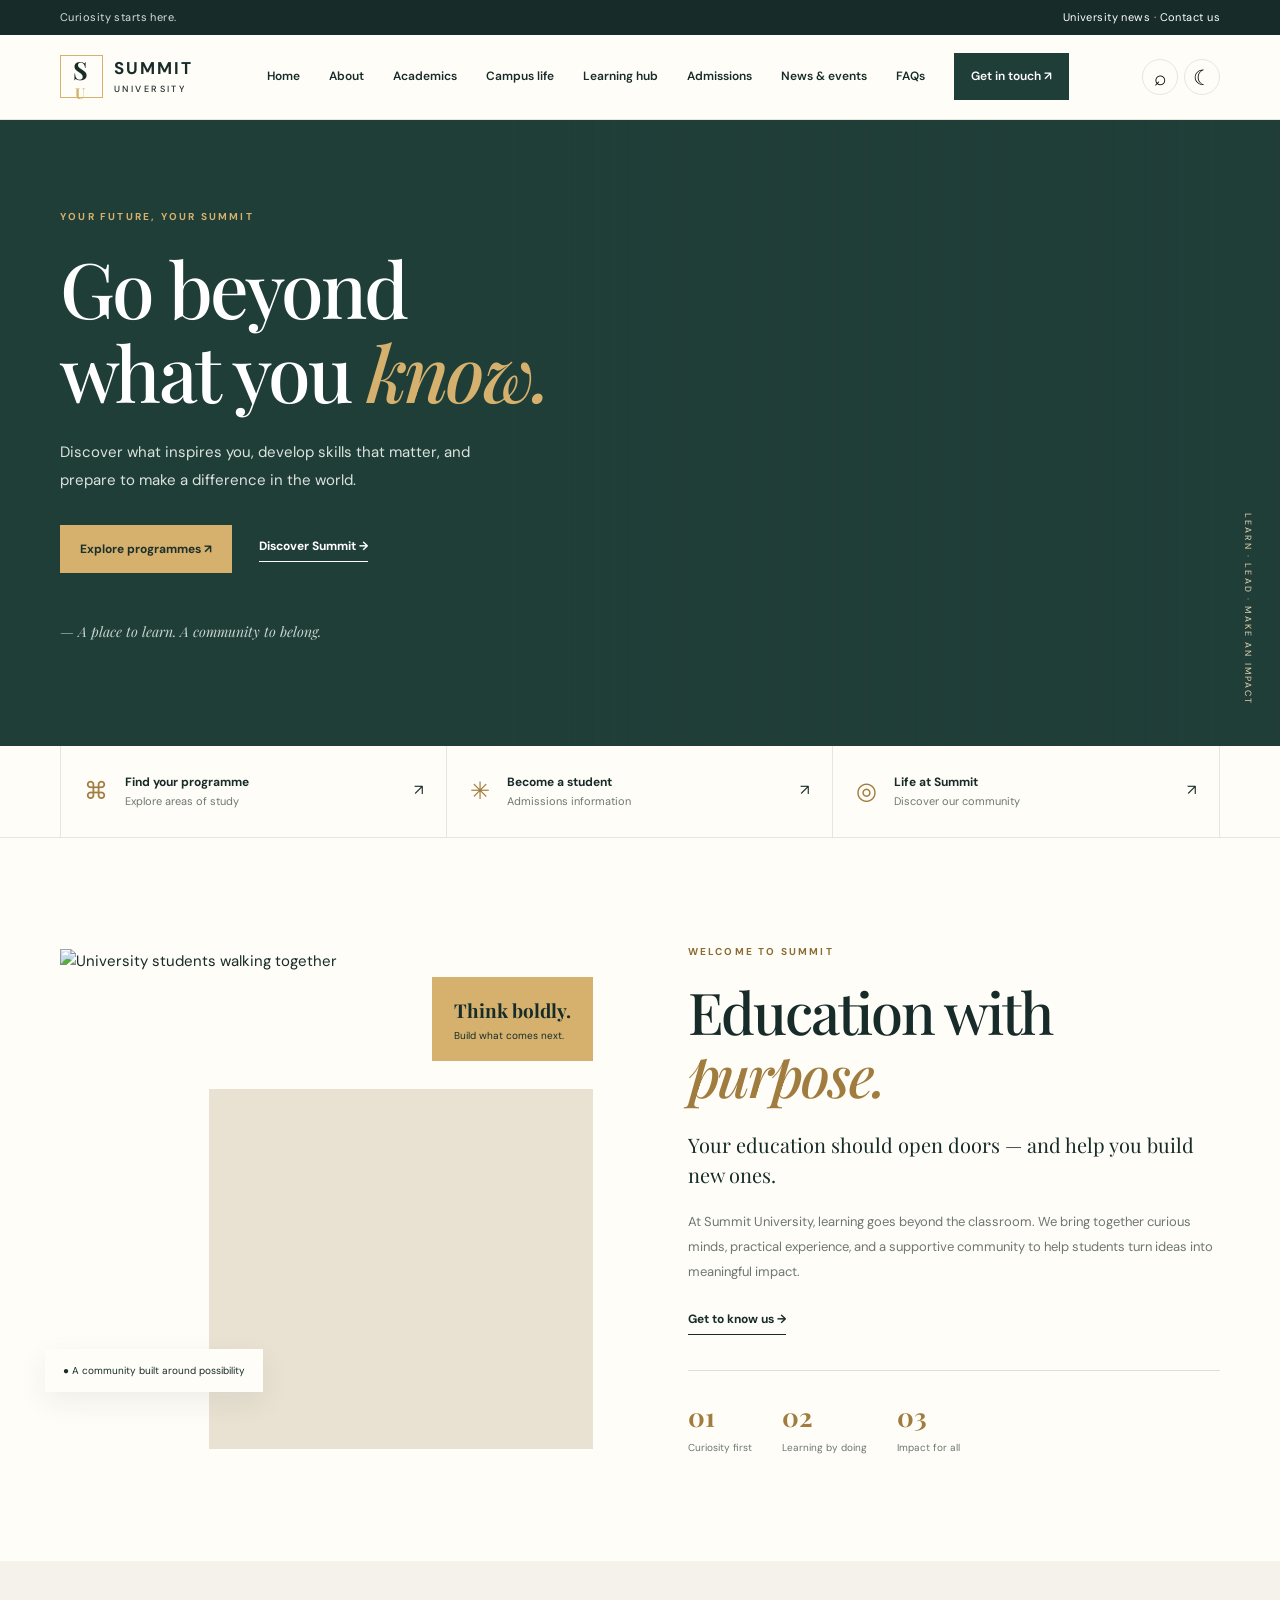
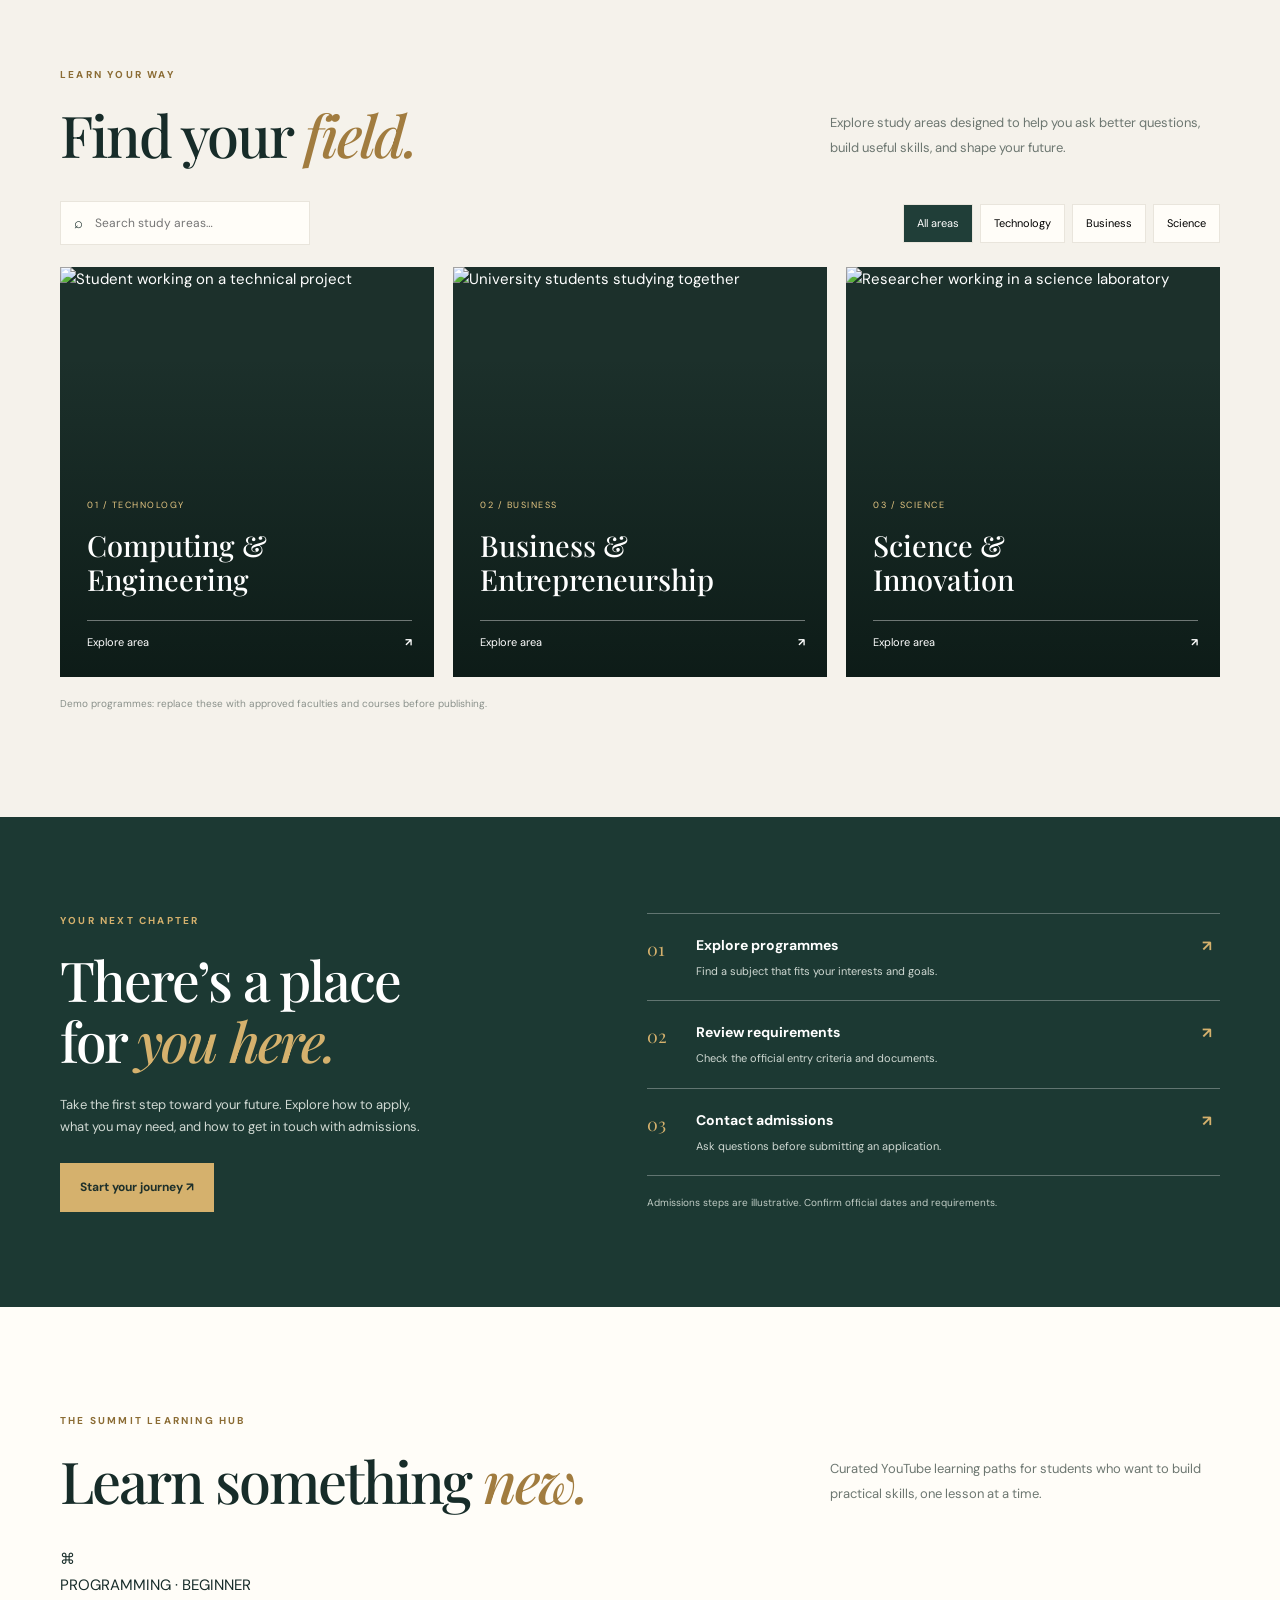
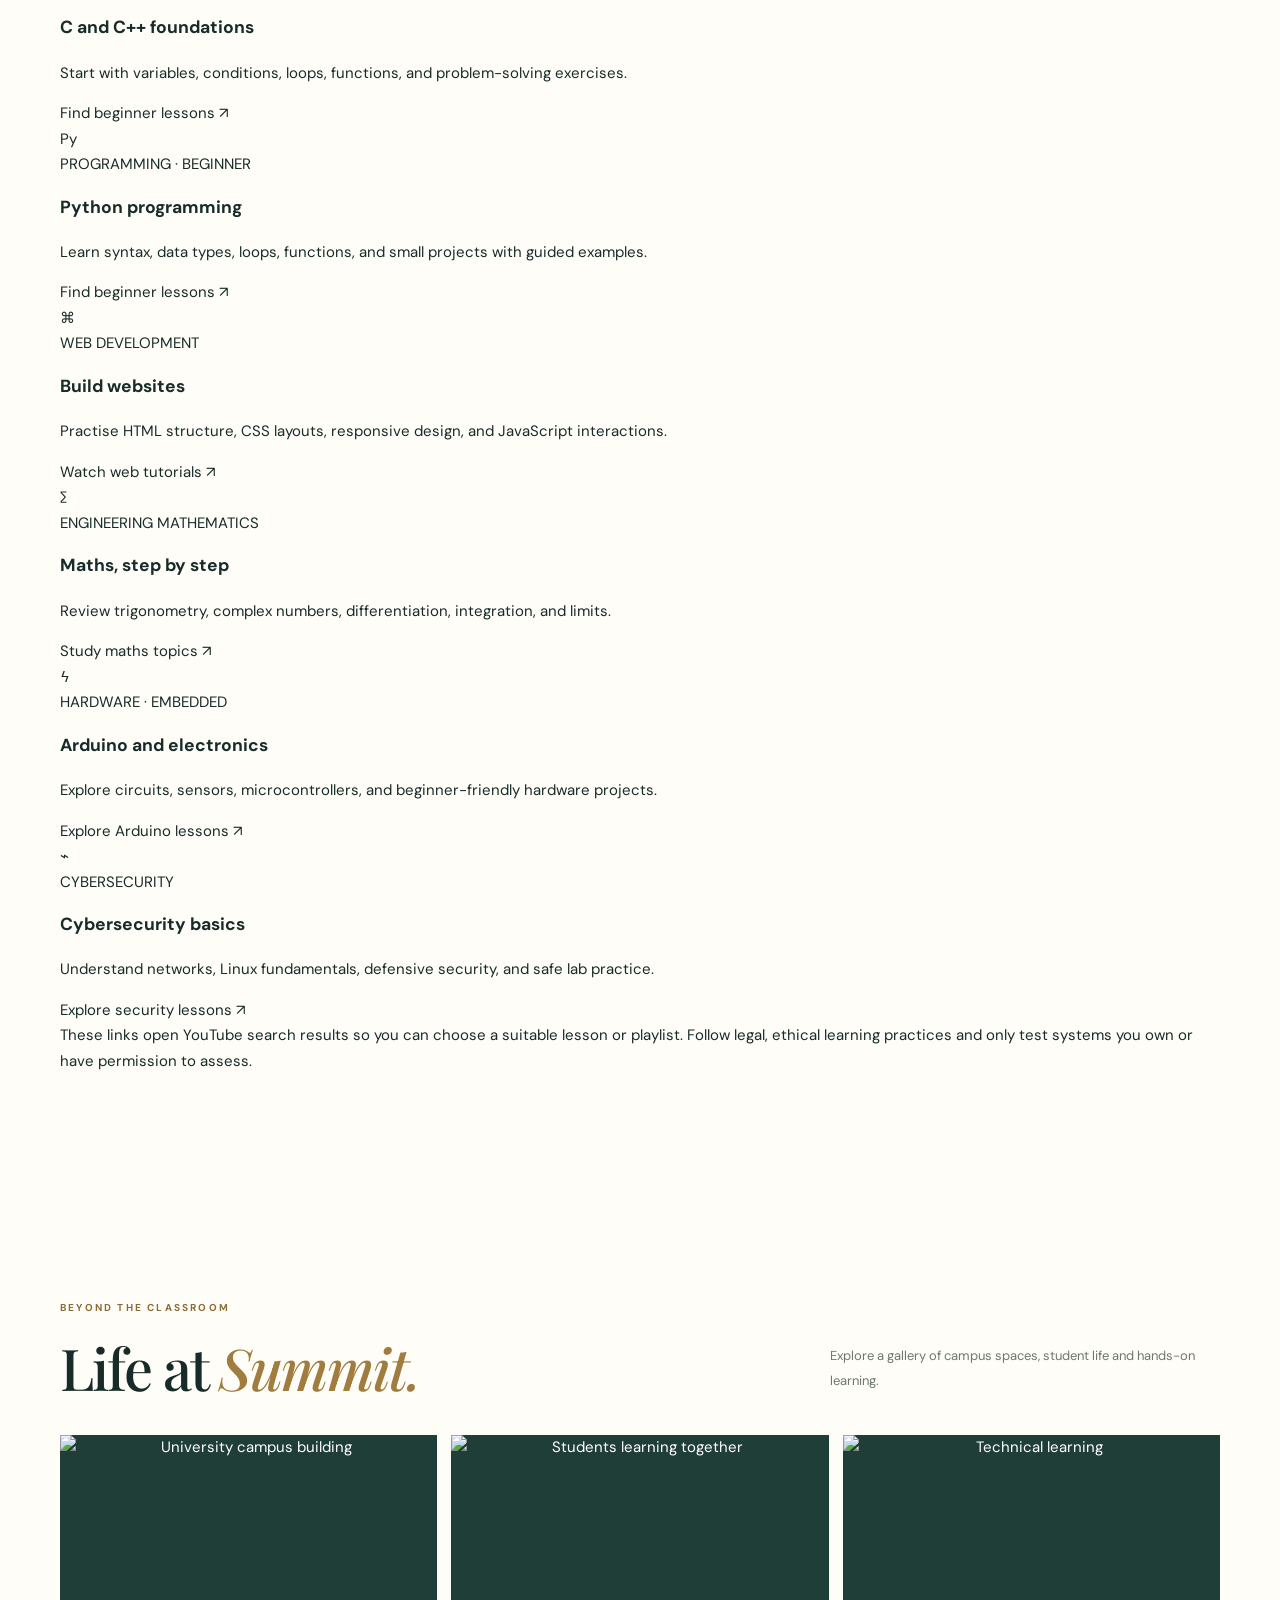
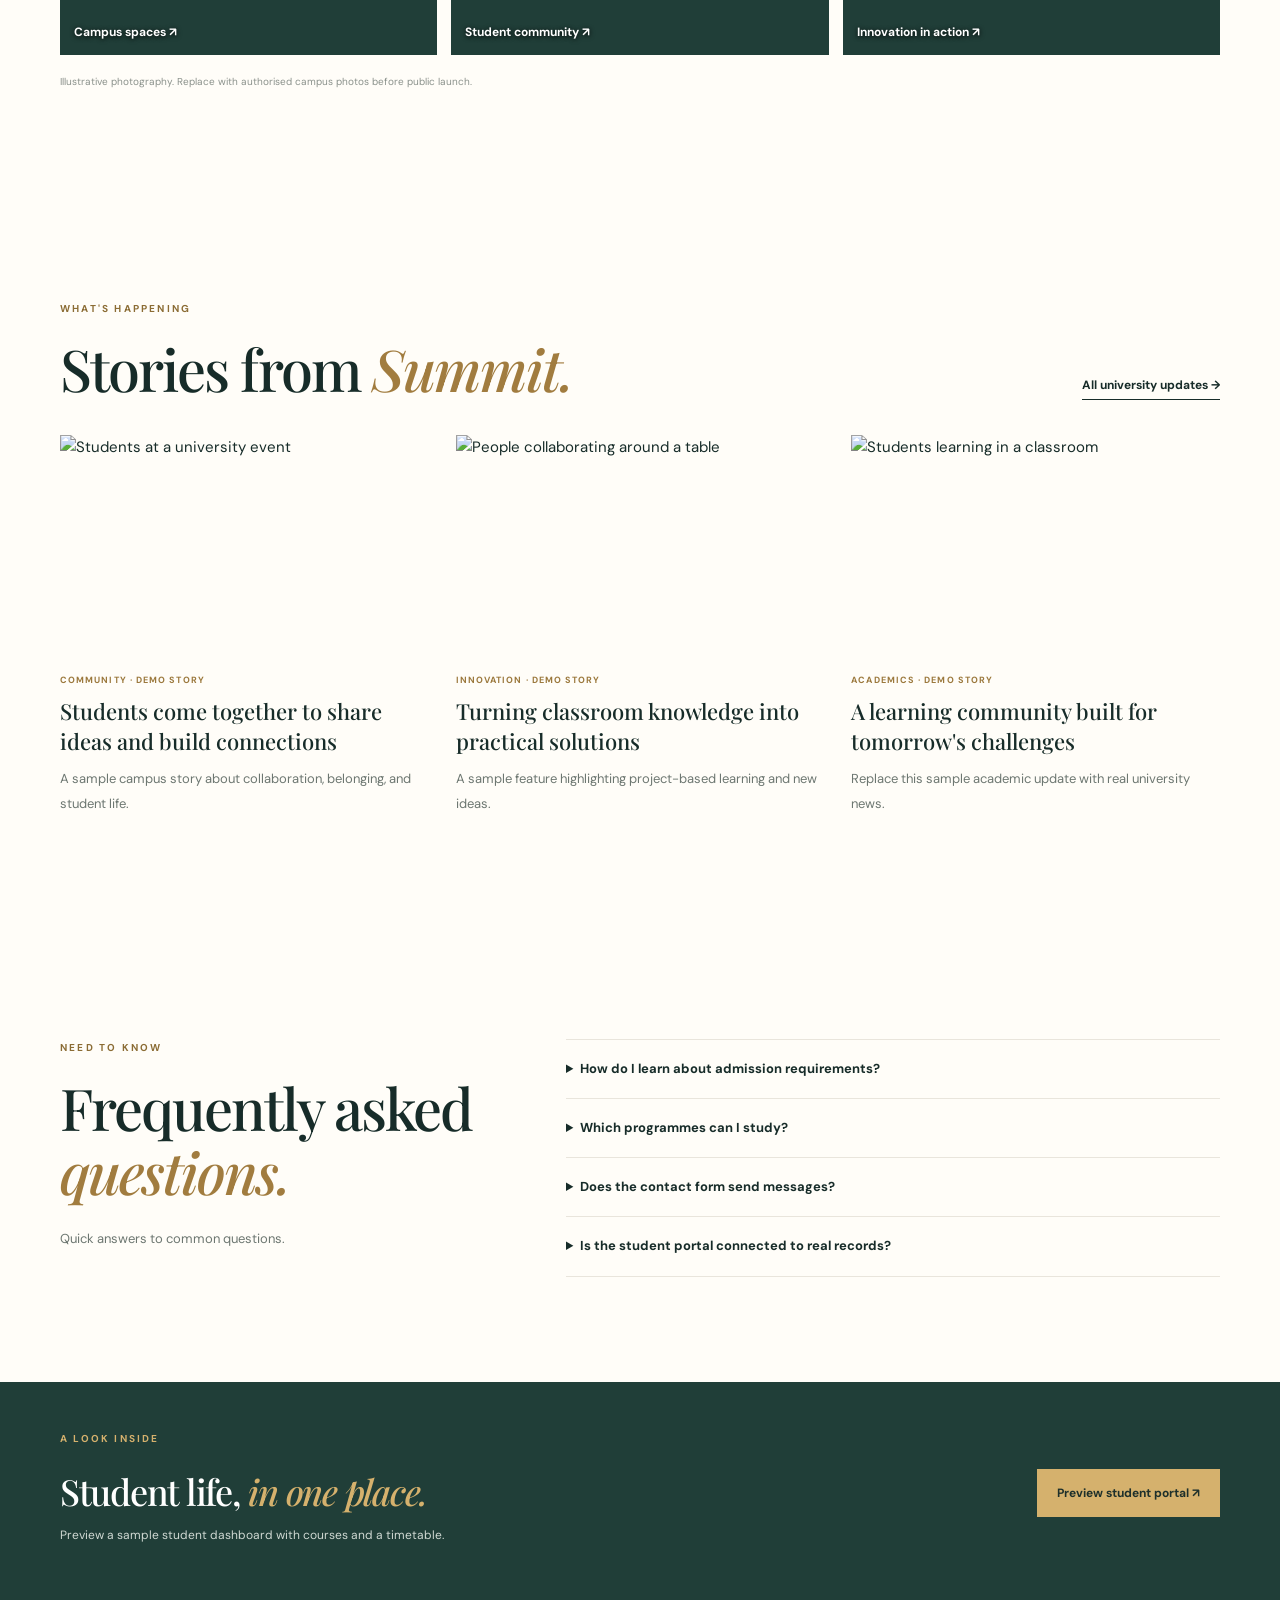
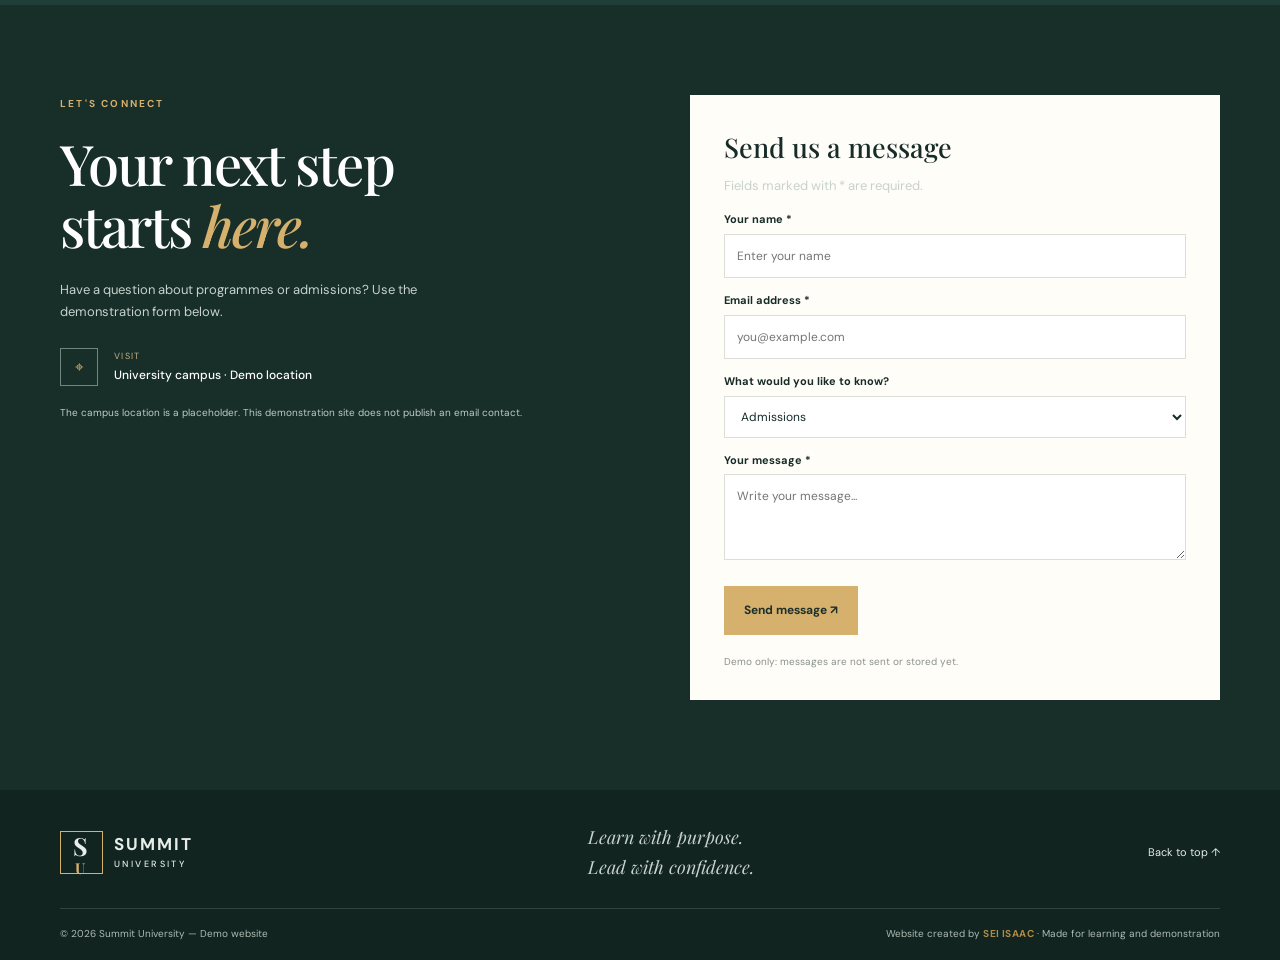
==== commit 10f8110b: "Add premium learning hub with curated YouTube learning links" ====
--- a/index.html
+++ b/index.html
@@ -25,14 +25,32 @@
 </head>
 <body><a class="skip-link" href="#main">Skip to content</a>
 <div class="topline"><div class="wrap topinner"><span>Curiosity starts here.</span><span><a href="#news">University news</a> · <a href="#contact">Contact us</a></span></div></div>
-<header class="header"><div class="wrap navrow"><a class="brand" href="#home"><span class="crest">S<span>U</span></span><span>SUMMIT<small>UNIVERSITY</small></span></a><button class="menu" aria-label="Open navigation" aria-expanded="false">☰</button><nav id="nav" aria-label="Main navigation"><a href="#home">Home</a><a href="#about">About</a><a href="#academics">Academics</a><a href="#campus">Campus life</a><a href="#admissions">Admissions</a><a href="#news">News & events</a><a href="#faq">FAQs</a><a class="apply" href="#contact">Get in touch ↗</a></nav><div class="header-tools"><button class="icon-button" id="search-toggle" aria-label="Search this website" title="Search">⌕</button><button class="icon-button" id="theme-toggle" aria-label="Toggle dark mode" title="Toggle light/dark mode">☾</button></div></div></header>
+<header class="header"><div class="wrap navrow"><a class="brand" href="#home"><span class="crest">S<span>U</span></span><span>SUMMIT<small>UNIVERSITY</small></span></a><button class="menu" aria-label="Open navigation" aria-expanded="false">☰</button><nav id="nav" aria-label="Main navigation"><a href="#home">Home</a><a href="#about">About</a><a href="#academics">Academics</a><a href="#campus">Campus life</a><a href="#learning">Learning hub</a><a href="#admissions">Admissions</a><a href="#news">News & events</a><a href="#faq">FAQs</a><a class="apply" href="#contact">Get in touch ↗</a></nav><div class="header-tools"><button class="icon-button" id="search-toggle" aria-label="Search this website" title="Search">⌕</button><button class="icon-button" id="theme-toggle" aria-label="Toggle dark mode" title="Toggle light/dark mode">☾</button></div></div></header>
 <main id="main">
 <section class="hero" id="home"><div class="hero-photo"></div><div class="wrap hero-content"><p class="eyebrow">YOUR FUTURE, YOUR SUMMIT</p><h1>Go beyond<br>what you <em>know.</em></h1><p class="hero-text">Discover what inspires you, develop skills that matter, and prepare to make a difference in the world.</p><div class="actions"><a class="button gold" href="#academics">Explore programmes ↗</a><a class="underlink" href="#about">Discover Summit →</a></div><p class="hero-foot">— A place to learn. A community to belong.</p></div><span class="vertical">LEARN · LEAD · MAKE AN IMPACT</span></section>
 <section class="quick"><div class="wrap quickgrid"><a href="#academics"><span>⌘</span><div><b>Find your programme</b><small>Explore areas of study</small></div><i>↗</i></a><a href="#admissions"><span>✳</span><div><b>Become a student</b><small>Admissions information</small></div><i>↗</i></a><a href="#about"><span>◎</span><div><b>Life at Summit</b><small>Discover our community</small></div><i>↗</i></a></div></section>
 <section class="section" id="about"><div class="wrap about"><div class="aboutpic"><img loading="lazy" src="https://images.unsplash.com/photo-1523050854058-8df90110c9f1?auto=format&fit=crop&w=1100&q=85" alt="University students walking together"><span class="piclabel">● A community built around possibility</span><div class="floatcard"><b>Think boldly.</b><small>Build what comes next.</small></div></div><div><p class="eyebrow dark">WELCOME TO SUMMIT</p><h2>Education with<br><em>purpose.</em></h2><p class="lead">Your education should open doors — and help you build new ones.</p><p class="muted">At Summit University, learning goes beyond the classroom. We bring together curious minds, practical experience, and a supportive community to help students turn ideas into meaningful impact.</p><a class="underlink darklink" href="#contact">Get to know us →</a><div class="stats"><div><b>01</b><small>Curiosity first</small></div><div><b>02</b><small>Learning by doing</small></div><div><b>03</b><small>Impact for all</small></div></div></div></div></section>
 <section class="section academics" id="academics"><div class="wrap"><div class="sectionhead"><div><p class="eyebrow dark">LEARN YOUR WAY</p><h2>Find your <em>field.</em></h2></div><p class="muted">Explore study areas designed to help you ask better questions, build useful skills, and shape your future.</p></div><div class="program-controls"><label class="search-field">⌕ <input id="program-search" type="search" placeholder="Search study areas…" aria-label="Search study areas"></label><div class="filter-buttons"><button class="filter active" data-filter="all" aria-pressed="true">All areas</button><button class="filter" data-filter="technology" aria-pressed="false">Technology</button><button class="filter" data-filter="business" aria-pressed="false">Business</button><button class="filter" data-filter="science" aria-pressed="false">Science</button></div></div><div class="programs" id="program-list"><article class="program" data-category="technology" data-search="computing engineering computer hardware software cybersecurity networking"><img loading="lazy" src="https://images.unsplash.com/photo-1581091226825-a6a2a5aee158?auto=format&fit=crop&w=900&q=85" alt="Student working on a technical project"><div class="shade"></div><div class="programtext"><small>01 / TECHNOLOGY</small><h3>Computing &<br>Engineering</h3><a href="#contact">Explore area <b>↗</b></a></div></article><article class="program" data-category="business" data-search="business entrepreneurship management finance"><img loading="lazy" src="https://images.unsplash.com/photo-1523240795612-9a054b0db644?auto=format&fit=crop&w=900&q=85" alt="University students studying together"><div class="shade"></div><div class="programtext"><small>02 / BUSINESS</small><h3>Business &<br>Entrepreneurship</h3><a href="#contact">Explore area <b>↗</b></a></div></article><article class="program" data-category="science" data-search="science innovation research laboratory"><img loading="lazy" src="https://images.unsplash.com/photo-1532094349884-543bc11b234d?auto=format&fit=crop&w=900&q=85" alt="Researcher working in a science laboratory"><div class="shade"></div><div class="programtext"><small>03 / SCIENCE</small><h3>Science &<br>Innovation</h3><a href="#contact">Explore area <b>↗</b></a></div></article></div><p id="program-empty" class="empty-state" hidden>No study areas match your search.</p><p class="note">Demo programmes: replace these with approved faculties and courses before publishing.</p></div></section>
 <section class="admissions" id="admissions"><div class="admitphoto"></div><div class="wrap admitgrid"><div><p class="eyebrow">YOUR NEXT CHAPTER</p><h2>There’s a place<br>for <em>you here.</em></h2><p>Take the first step toward your future. Explore how to apply, what you may need, and how to get in touch with admissions.</p><a class="button gold" href="#contact">Start your journey ↗</a></div><div class="steps"><article><span>01</span><div><h3>Explore programmes</h3><p>Find a subject that fits your interests and goals.</p></div><b>↗</b></article><article><span>02</span><div><h3>Review requirements</h3><p>Check the official entry criteria and documents.</p></div><b>↗</b></article><article><span>03</span><div><h3>Contact admissions</h3><p>Ask questions before submitting an application.</p></div><b>↗</b></article><p class="note lightnote">Admissions steps are illustrative. Confirm official dates and requirements.</p></div></div></section>
+
+<section class="section learning-section" id="learning">
+  <div class="wrap">
+    <div class="sectionhead">
+      <div><p class="eyebrow dark">THE SUMMIT LEARNING HUB</p><h2>Learn something <em>new.</em></h2></div>
+      <p class="muted">Curated YouTube learning paths for students who want to build practical skills, one lesson at a time.</p>
+    </div>
+    <div class="learning-grid">
+      <article class="learning-card"><div class="learning-icon">⌘</div><p class="learning-tag">PROGRAMMING · BEGINNER</p><h3>C and C++ foundations</h3><p>Start with variables, conditions, loops, functions, and problem-solving exercises.</p><a href="https://www.youtube.com/results?search_query=C%2B%2B+full+course+for+beginners+freeCodeCamp" target="_blank" rel="noopener noreferrer">Find beginner lessons <span>↗</span></a></article>
+      <article class="learning-card"><div class="learning-icon">Py</div><p class="learning-tag">PROGRAMMING · BEGINNER</p><h3>Python programming</h3><p>Learn syntax, data types, loops, functions, and small projects with guided examples.</p><a href="https://www.youtube.com/results?search_query=Python+full+course+for+beginners+freeCodeCamp" target="_blank" rel="noopener noreferrer">Find beginner lessons <span>↗</span></a></article>
+      <article class="learning-card"><div class="learning-icon">⌘</div><p class="learning-tag">WEB DEVELOPMENT</p><h3>Build websites</h3><p>Practise HTML structure, CSS layouts, responsive design, and JavaScript interactions.</p><a href="https://www.youtube.com/results?search_query=HTML+CSS+JavaScript+full+course+for+beginners" target="_blank" rel="noopener noreferrer">Watch web tutorials <span>↗</span></a></article>
+      <article class="learning-card"><div class="learning-icon">∑</div><p class="learning-tag">ENGINEERING MATHEMATICS</p><h3>Maths, step by step</h3><p>Review trigonometry, complex numbers, differentiation, integration, and limits.</p><a href="https://www.youtube.com/results?search_query=engineering+mathematics+differentiation+integration+complex+numbers+beginner" target="_blank" rel="noopener noreferrer">Study maths topics <span>↗</span></a></article>
+      <article class="learning-card"><div class="learning-icon">ϟ</div><p class="learning-tag">HARDWARE · EMBEDDED</p><h3>Arduino and electronics</h3><p>Explore circuits, sensors, microcontrollers, and beginner-friendly hardware projects.</p><a href="https://www.youtube.com/results?search_query=Arduino+beginner+tutorial+electronics+projects" target="_blank" rel="noopener noreferrer">Explore Arduino lessons <span>↗</span></a></article>
+      <article class="learning-card"><div class="learning-icon">⌁</div><p class="learning-tag">CYBERSECURITY</p><h3>Cybersecurity basics</h3><p>Understand networks, Linux fundamentals, defensive security, and safe lab practice.</p><a href="https://www.youtube.com/results?search_query=cybersecurity+fundamentals+beginner+networking+Linux" target="_blank" rel="noopener noreferrer">Explore security lessons <span>↗</span></a></article>
+    </div>
+    <p class="learning-footnote">These links open YouTube search results so you can choose a suitable lesson or playlist. Follow legal, ethical learning practices and only test systems you own or have permission to assess.</p>
+  </div>
+</section>
 <section class="section campus-section" id="campus"><div class="wrap"><div class="sectionhead"><div><p class="eyebrow dark">BEYOND THE CLASSROOM</p><h2>Life at <em>Summit.</em></h2></div><p class="muted">Explore a gallery of campus spaces, student life and hands-on learning.</p></div><div class="gallery"><button class="gallery-item" data-full="https://images.unsplash.com/photo-1562774053-701939374585?auto=format&fit=crop&w=1400&q=90" data-caption="Campus architecture"><img loading="lazy" src="https://images.unsplash.com/photo-1562774053-701939374585?auto=format&fit=crop&w=800&q=80" alt="University campus building"><span>Campus spaces ↗</span></button><button class="gallery-item" data-full="https://images.unsplash.com/photo-1523240795612-9a054b0db644?auto=format&fit=crop&w=1400&q=90" data-caption="Students learning together"><img loading="lazy" src="https://images.unsplash.com/photo-1523240795612-9a054b0db644?auto=format&fit=crop&w=800&q=80" alt="Students learning together"><span>Student community ↗</span></button><button class="gallery-item" data-full="https://images.unsplash.com/photo-1581091226825-a6a2a5aee158?auto=format&fit=crop&w=1400&q=90" data-caption="Technical learning"><img loading="lazy" src="https://images.unsplash.com/photo-1581091226825-a6a2a5aee158?auto=format&fit=crop&w=800&q=80" alt="Technical learning"><span>Innovation in action ↗</span></button></div><p class="note">Illustrative photography. Replace with authorised campus photos before public launch.</p></div></section><section class="section" id="news"><div class="wrap"><div class="sectionhead"><div><p class="eyebrow dark">WHAT'S HAPPENING</p><h2>Stories from <em>Summit.</em></h2></div><a class="underlink darklink" href="#contact">All university updates →</a></div><div class="newsgrid"><article><img loading="lazy" src="https://images.unsplash.com/photo-1523580494863-6f3031224c94?auto=format&fit=crop&w=800&q=85" alt="Students at a university event"><p class="meta">COMMUNITY · DEMO STORY</p><h3>Students come together to share ideas and build connections</h3><p class="muted">A sample campus story about collaboration, belonging, and student life.</p></article><article><img loading="lazy" src="https://images.unsplash.com/photo-1531482615713-2afd69097998?auto=format&fit=crop&w=800&q=85" alt="People collaborating around a table"><p class="meta">INNOVATION · DEMO STORY</p><h3>Turning classroom knowledge into practical solutions</h3><p class="muted">A sample feature highlighting project-based learning and new ideas.</p></article><article><img loading="lazy" src="https://images.unsplash.com/photo-1509062522246-3755977927d7?auto=format&fit=crop&w=800&q=85" alt="Students learning in a classroom"><p class="meta">ACADEMICS · DEMO STORY</p><h3>A learning community built for tomorrow's challenges</h3><p class="muted">Replace this sample academic update with real university news.</p></article></div></div></section>
-<section class="section faq-section" id="faq"><div class="wrap faq-layout"><div><p class="eyebrow dark">NEED TO KNOW</p><h2>Frequently asked<br><em>questions.</em></h2><p class="muted">Quick answers to common questions.</p></div><div class="faq-list"><details><summary>How do I learn about admission requirements?</summary><p>Use the contact section for demonstration purposes. Replace this sample guidance with official requirements.</p></details><details><summary>Which programmes can I study?</summary><p>Use the programme search and category filters above. Current names are illustrative.</p></details><details><summary>Does the contact form send messages?</summary><p>The static demo can open an email draft, but direct sending requires a backend or form service.</p></details><details><summary>Is the student portal connected to real records?</summary><p>No. Any portal preview is a demonstration only and has no real login or student data.</p></details></div></div></section><section class="portal-promo"><div class="wrap portal-promo-inner"><div><p class="eyebrow">A LOOK INSIDE</p><h2>Student life, <em>in one place.</em></h2><p>Preview a sample student dashboard with courses and a timetable.</p></div><a class="button gold" href="portal.html">Preview student portal ↗</a></div></section><section class="contact" id="contact"><div class="wrap contactgrid"><div><p class="eyebrow">LET'S CONNECT</p><h2>Your next step<br>starts <em>here.</em></h2><p>Have a question about programmes or admissions? Use the demonstration form below.</p><div class="detail"><span>⌖</span><div><small>VISIT</small><b>University campus · Demo location</b></div></div><p class="note lightnote">The campus location is a placeholder. This demonstration site does not publish an email contact.</p></div><form id="contact-form" class="form"><h3>Send us a message</h3><p>Fields marked with * are required.</p><label for="name">Your name *</label><input id="name" name="name" required placeholder="Enter your name"><label for="email">Email address *</label><input id="email" name="email" type="email" required placeholder="you@example.com"><label for="topic">What would you like to know?</label><select id="topic" name="topic"><option>Admissions</option><option>Academic programmes</option><option>Campus life</option><option>Other enquiry</option></select><label for="message">Your message *</label><textarea id="message" name="message" rows="3" required placeholder="Write your message..."></textarea><button class="button gold" type="submit">Send message ↗</button><p id="feedback" role="status" aria-live="polite"></p><small class="note">Demo only: messages are not sent or stored yet.</small></form></div></section>
+<section class="section faq-section" id="faq"><div class="wrap faq-layout"><div><p class="eyebrow dark">NEED TO KNOW</p><h2>Frequently asked<br><em>questions.</em></h2><p class="muted">Quick answers to common questions.</p></div><div class="faq-list"><details><summary>How do I learn about admission requirements?</summary><p>Use the contact section for demonstration purposes. Replace this sample guidance with official requirements.</p></details><details><summary>Which programmes can I study?</summary><p>Use the programme search and category filters above. Current names are illustrative.</p></details><details><summary>Does the contact form send messages?</summary><p>This demonstration form does not send or store messages. A secure backend or form service is needed for real enquiries.</p></details><details><summary>Is the student portal connected to real records?</summary><p>No. Any portal preview is a demonstration only and has no real login or student data.</p></details></div></div></section><section class="portal-promo"><div class="wrap portal-promo-inner"><div><p class="eyebrow">A LOOK INSIDE</p><h2>Student life, <em>in one place.</em></h2><p>Preview a sample student dashboard with courses and a timetable.</p></div><a class="button gold" href="portal.html">Preview student portal ↗</a></div></section><section class="contact" id="contact"><div class="wrap contactgrid"><div><p class="eyebrow">LET'S CONNECT</p><h2>Your next step<br>starts <em>here.</em></h2><p>Have a question about programmes or admissions? Use the demonstration form below.</p><div class="detail"><span>⌖</span><div><small>VISIT</small><b>University campus · Demo location</b></div></div><p class="note lightnote">The campus location is a placeholder. This demonstration site does not publish an email contact.</p></div><form id="contact-form" class="form"><h3>Send us a message</h3><p>Fields marked with * are required.</p><label for="name">Your name *</label><input id="name" name="name" required placeholder="Enter your name"><label for="email">Email address *</label><input id="email" name="email" type="email" required placeholder="you@example.com"><label for="topic">What would you like to know?</label><select id="topic" name="topic"><option>Admissions</option><option>Academic programmes</option><option>Campus life</option><option>Other enquiry</option></select><label for="message">Your message *</label><textarea id="message" name="message" rows="3" required placeholder="Write your message..."></textarea><button class="button gold" type="submit">Send message ↗</button><p id="feedback" role="status" aria-live="polite"></p><small class="note">Demo only: messages are not sent or stored yet.</small></form></div></section>
 </main><footer><div class="wrap footertop"><a class="brand" href="#home"><span class="crest">S<span>U</span></span><span>SUMMIT<small>UNIVERSITY</small></span></a><p>Learn with purpose.<br>Lead with confidence.</p><a href="#home">Back to top ↑</a></div><div class="wrap footerbottom"><span>© <span id="year"></span> Summit University — Demo website</span><span>Website created by <strong class="creator-credit">SEI ISAAC</strong> · Made for learning and demonstration</span></div></footer>
-<button class="back-top" id="back-top" aria-label="Back to top" title="Back to top">↑</button><dialog id="search-dialog" class="modal search-modal"><form method="dialog"><button class="modal-close" aria-label="Close search">×</button></form><h2>Search Summit</h2><label class="search-field">⌕ <input id="site-search" type="search" placeholder="Search sections…" aria-label="Search sections"></label><div id="search-results" class="search-results"><p class="muted">Start typing to find pages and sections.</p></div></dialog><dialog id="image-dialog" class="modal image-modal"><form method="dialog"><button class="modal-close" aria-label="Close image">×</button></form><img id="lightbox-image" alt=""><p id="lightbox-caption"></p></dialog><button class="back-top" id="back-top" aria-label="Back to top" title="Back to top">↑</button><dialog id="search-dialog" class="modal search-modal" aria-labelledby="search-title"><form method="dialog"><button class="modal-close" aria-label="Close search">×</button></form><h2 id="search-title">Search Summit</h2><label class="search-field">⌕ <input id="site-search" type="search" placeholder="Search sections…" aria-label="Search sections"></label><div id="search-results" class="search-results"><p class="muted">Start typing to find pages and sections.</p></div></dialog><dialog id="image-dialog" class="modal image-modal" aria-label="Campus photo preview"><form method="dialog"><button class="modal-close" aria-label="Close image">×</button></form><img id="lightbox-image" alt=""><p id="lightbox-caption"></p></dialog></body></html>+<button class="back-top" id="back-top" aria-label="Back to top" title="Back to top">↑</button><dialog id="search-dialog" class="modal search-modal" aria-labelledby="search-title"><form method="dialog"><button class="modal-close" aria-label="Close search">×</button></form><h2 id="search-title">Search Summit</h2><label class="search-field">⌕ <input id="site-search" type="search" placeholder="Search sections…" aria-label="Search sections"></label><div id="search-results" class="search-results"><p class="muted">Start typing to find pages and sections.</p></div></dialog><dialog id="image-dialog" class="modal image-modal" aria-label="Campus photo preview"><form method="dialog"><button class="modal-close" aria-label="Close image">×</button></form><img id="lightbox-image" alt=""><p id="lightbox-caption"></p></dialog></body></html>
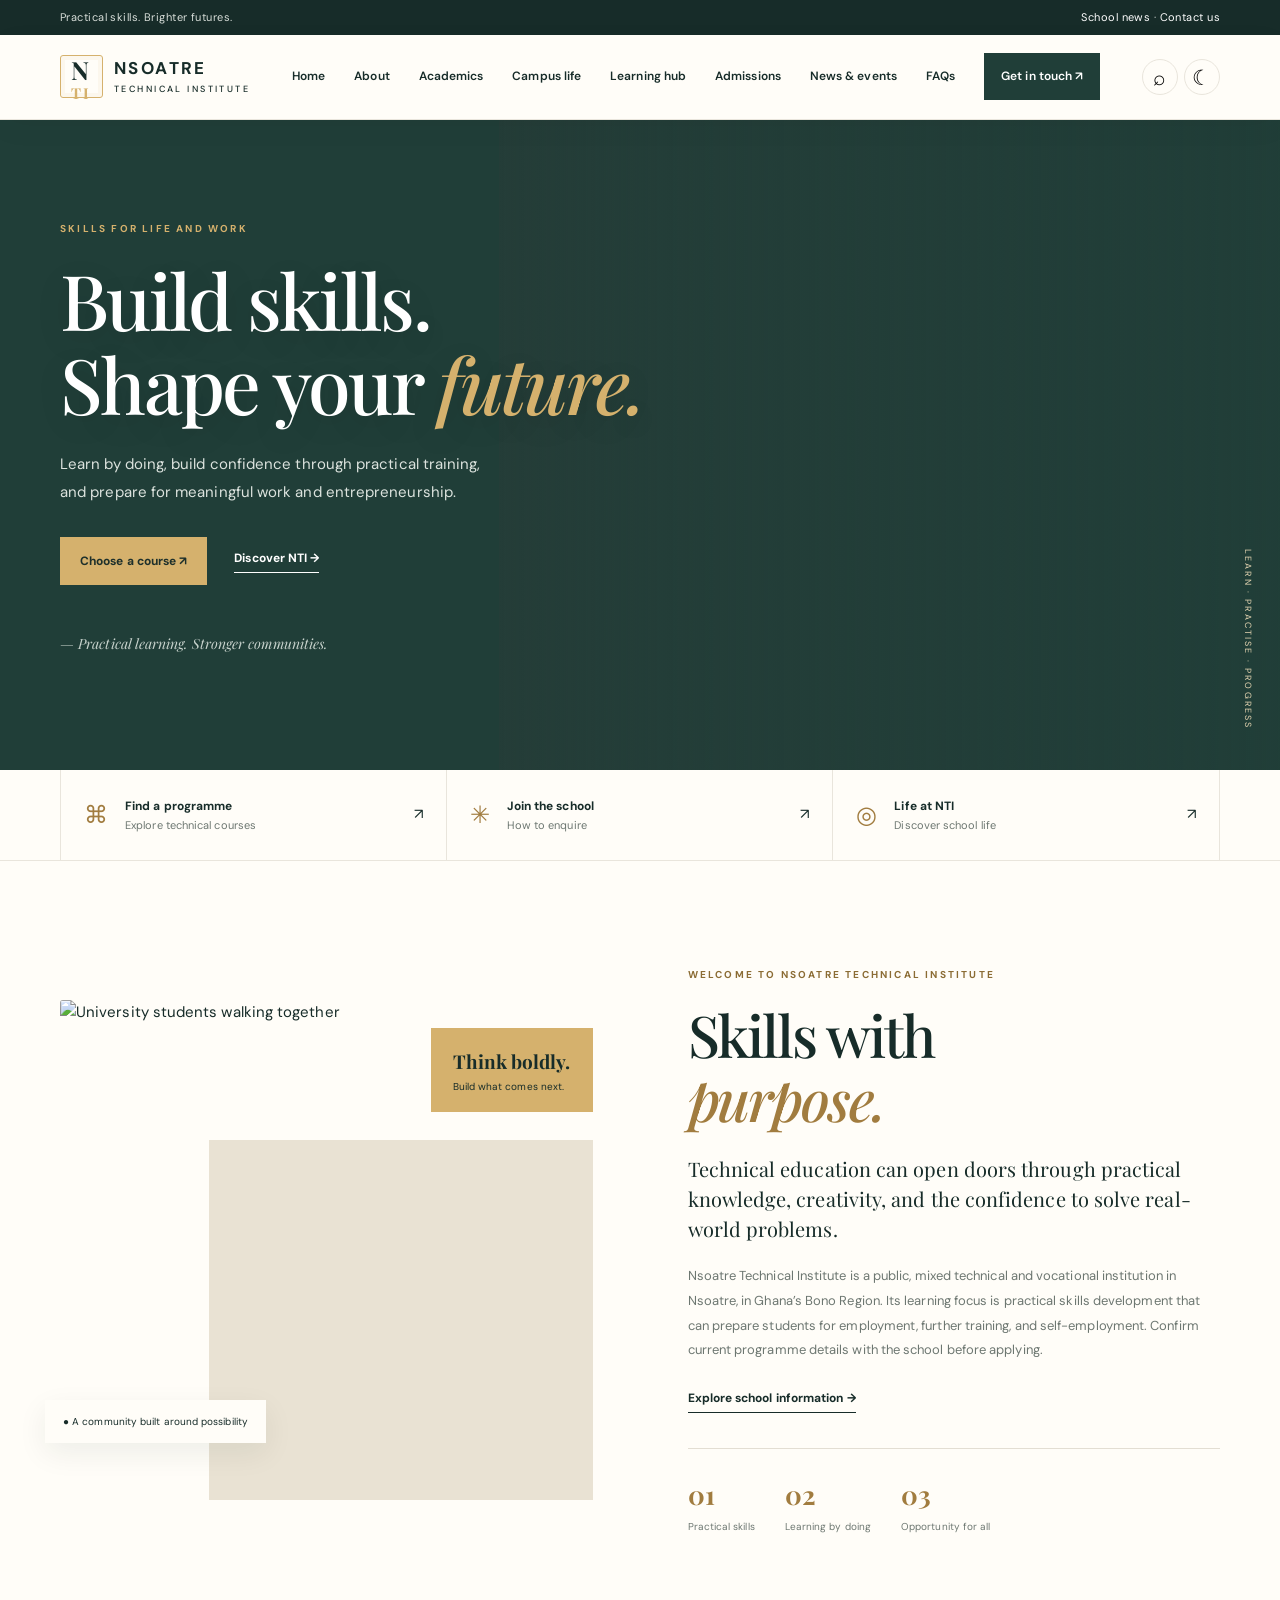
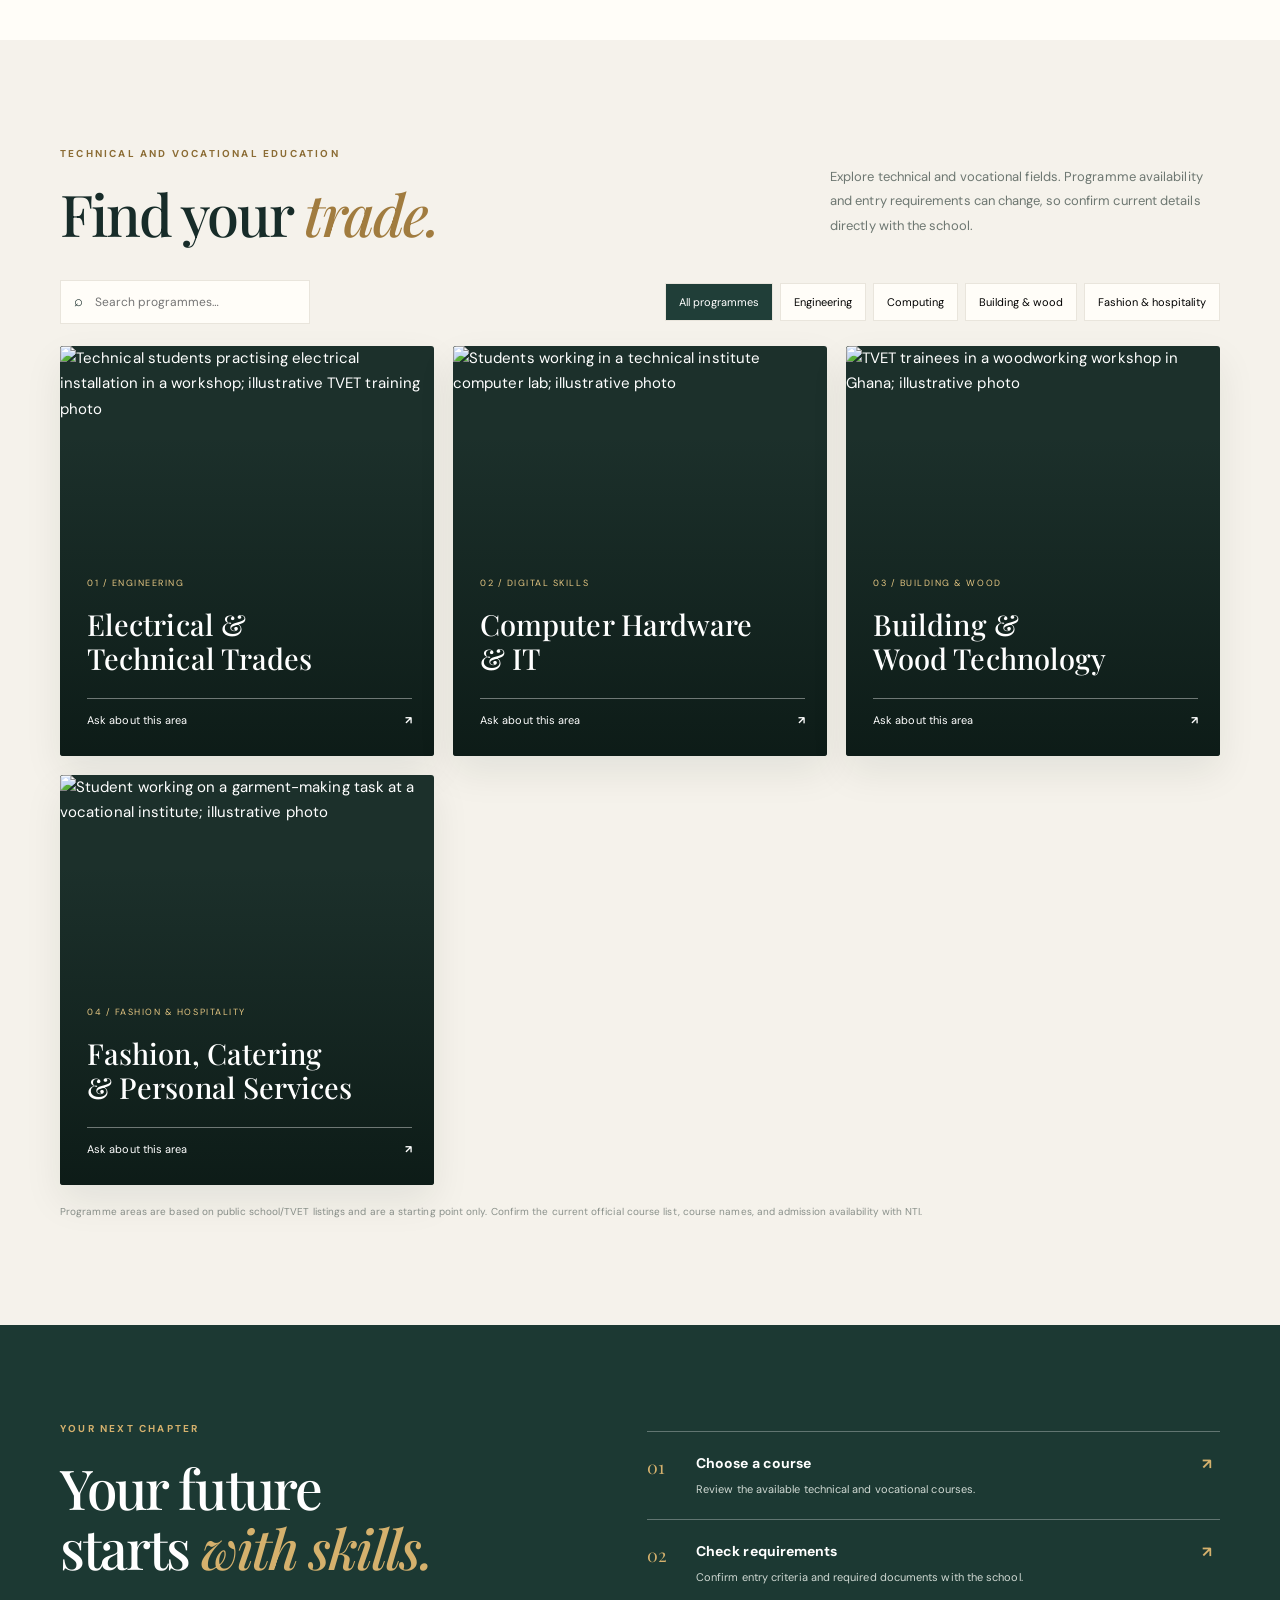
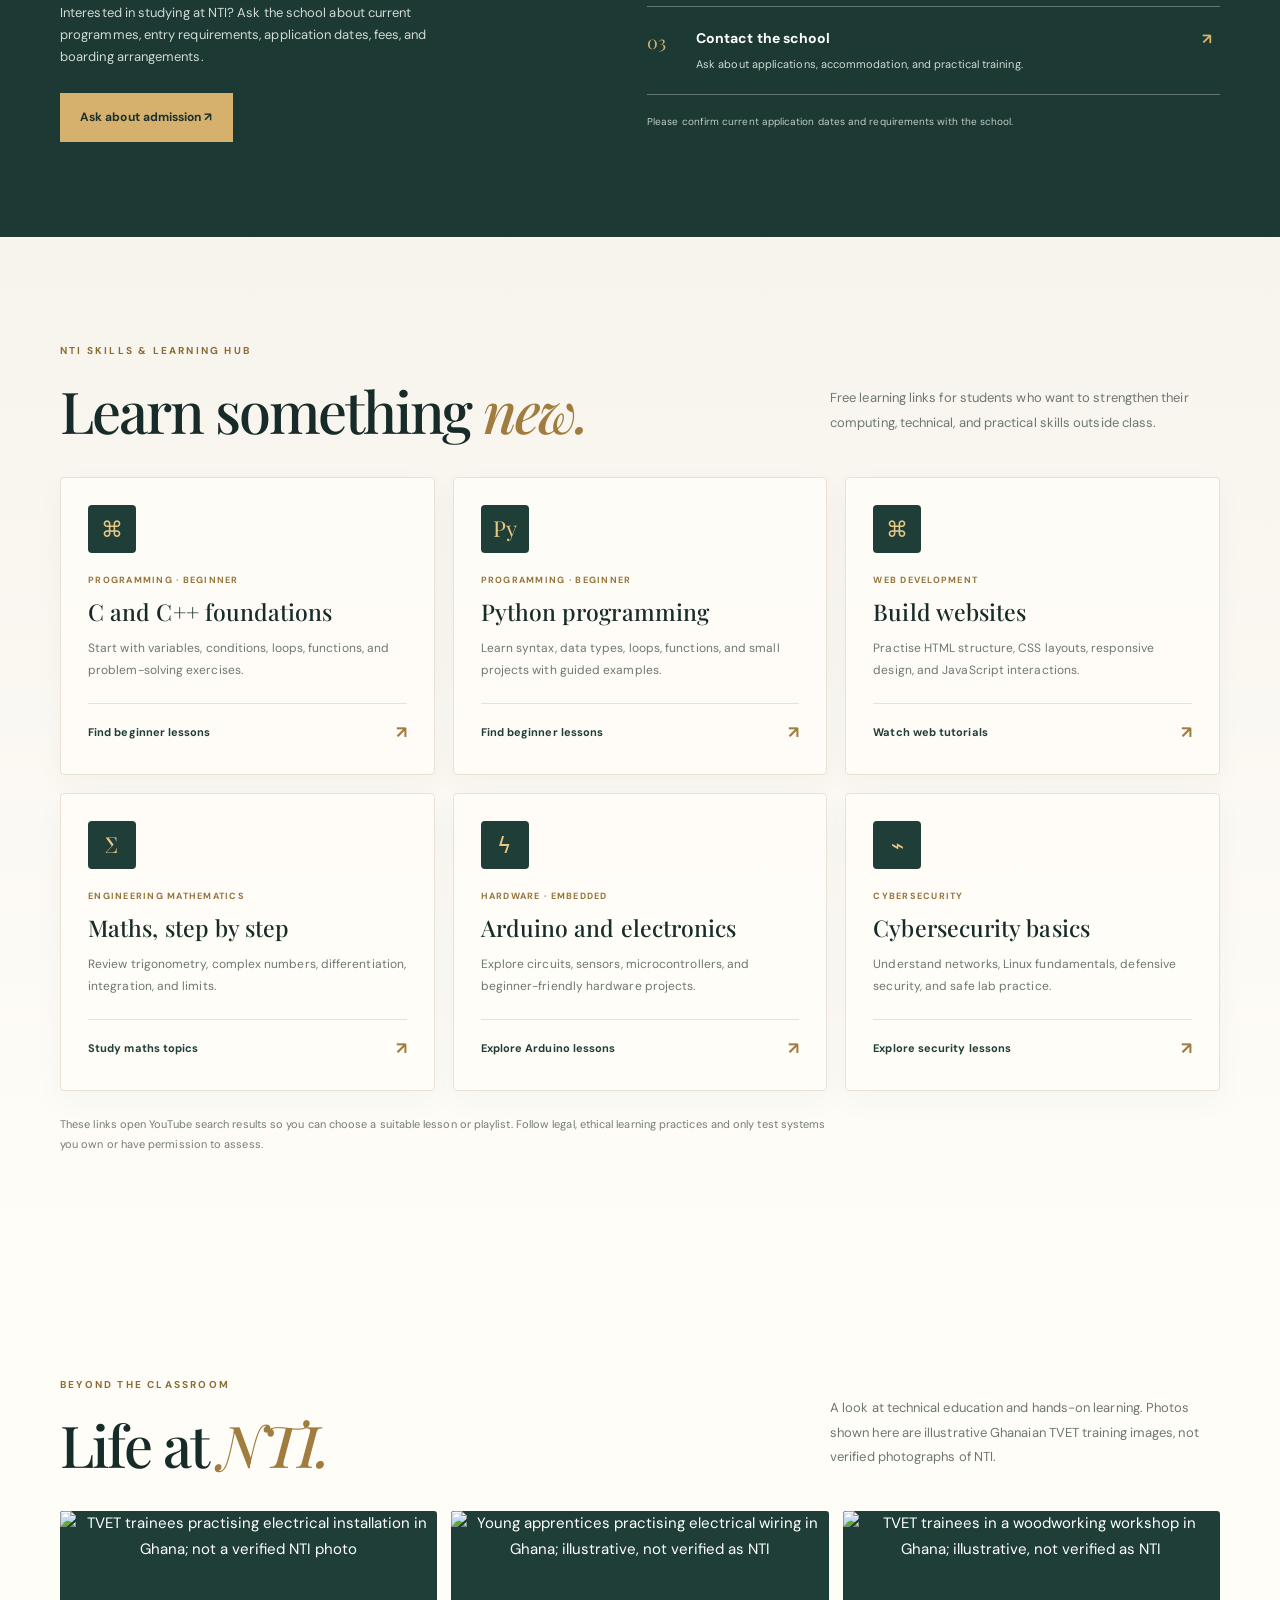
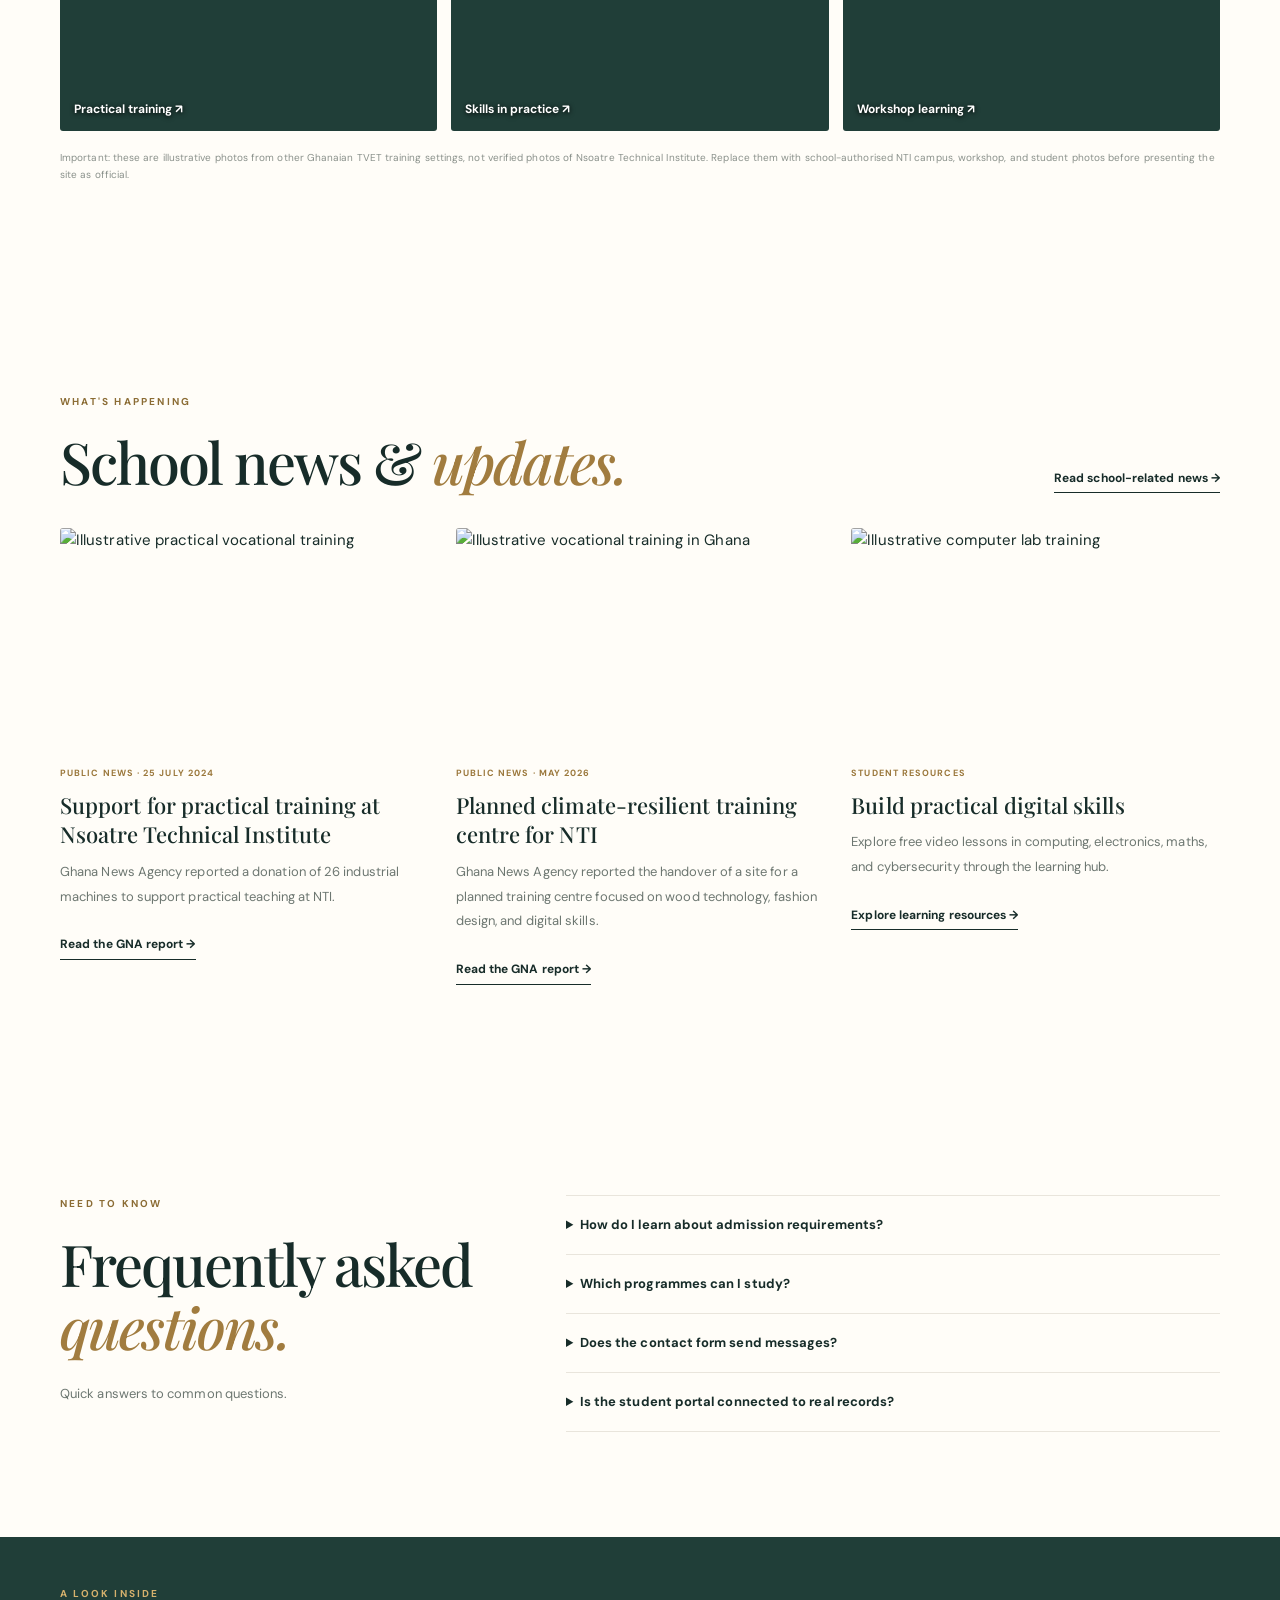
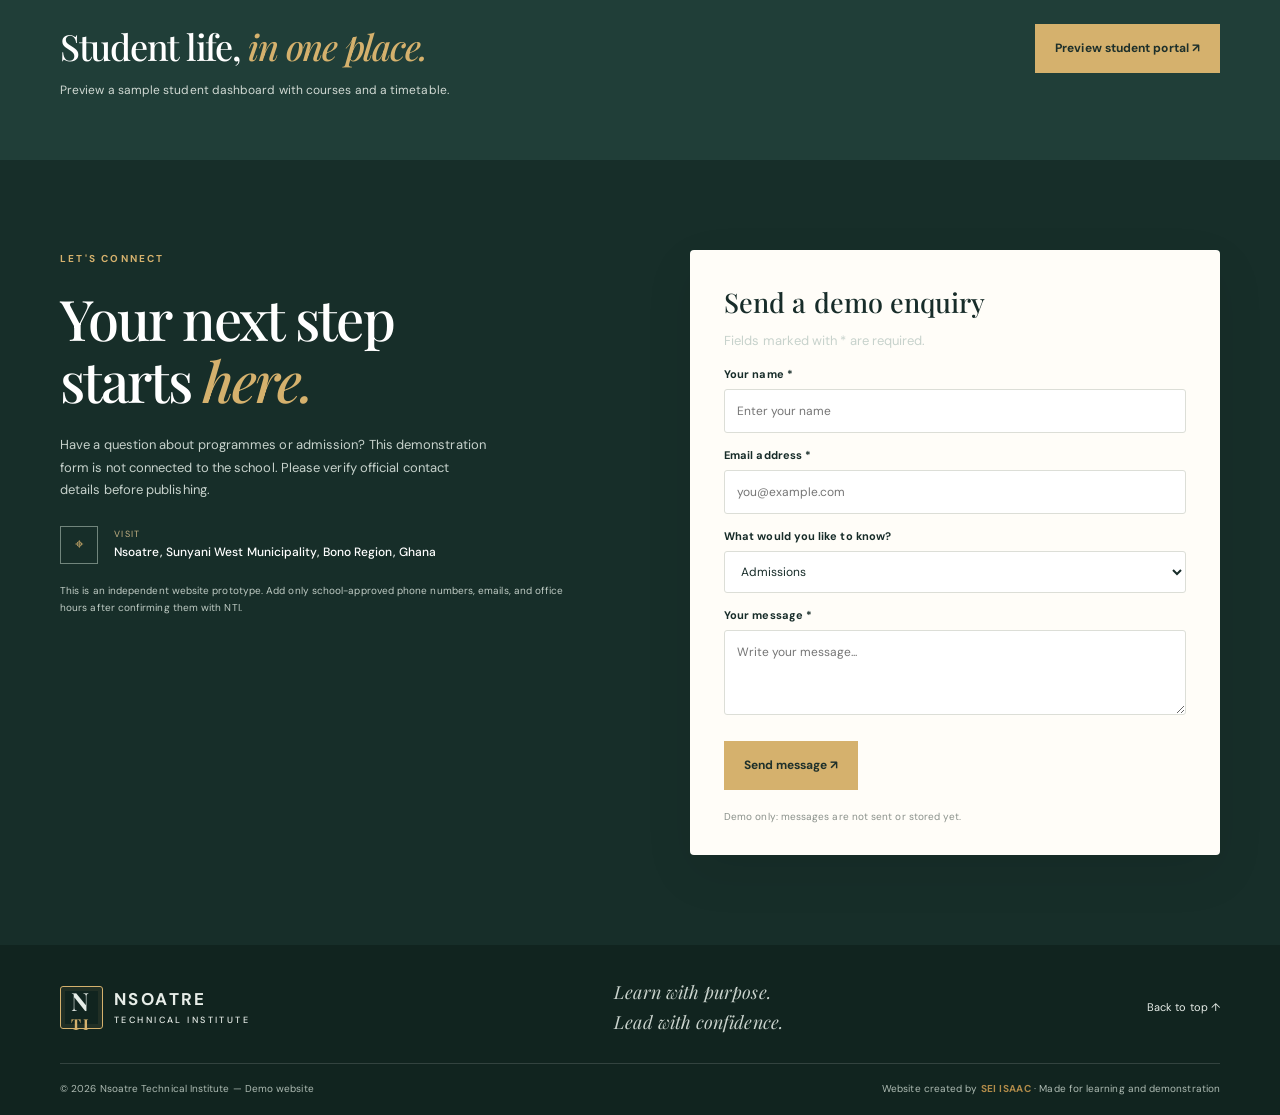
==== commit 7d1b7776: "Rebrand website for Nsoatre Technical Institute" ====
--- a/index.html
+++ b/index.html
@@ -2,42 +2,42 @@
 <html lang="en">
 <head>
 <meta charset="utf-8"><meta name="viewport" content="width=device-width,initial-scale=1">
-<meta name="description" content="Explore Summit University, a university website demonstration featuring study areas, campus life, admissions information, news, and student resources.">
+<meta name="description" content="Discover Nsoatre Technical Institute in Nsoatre, Bono Region, Ghana — technical and vocational education, practical skills training, student life, and learning resources.">
 <meta name="robots" content="index, follow">
 <link rel="canonical" href="https://summit-university-website-le1f.vercel.app/">
 <meta property="og:type" content="website">
-<meta property="og:title" content="Summit University | Learn. Lead. Make an Impact.">
-<meta property="og:description" content="Explore study areas, campus life, admissions information, and student resources on the Summit University website demonstration.">
+<meta property="og:title" content="Nsoatre Technical Institute | Skills for Life and Work">
+<meta property="og:description" content="Discover technical and vocational programmes, practical skills training, student life, and learning resources at Nsoatre Technical Institute, Ghana.">
 <meta property="og:url" content="https://summit-university-website-le1f.vercel.app/">
 <script type="application/ld+json">
 {
   "@context": "https://schema.org",
   "@type": "WebSite",
-  "name": "Summit University",
-  "alternateName": "Summit University Website Demo",
+  "name": "Nsoatre Technical Institute",
+  "alternateName": "Nsoatre Technical Institute",
   "url": "https://summit-university-website-le1f.vercel.app/"
 }
 </script>
-<title>Summit University | Learn. Lead. Make an Impact.</title>
+<title>Nsoatre Technical Institute | Skills for Life and Work</title>
 <link rel="preconnect" href="https://fonts.googleapis.com"><link rel="preconnect" href="https://fonts.gstatic.com" crossorigin>
 <link href="https://fonts.googleapis.com/css2?family=DM+Sans:wght@400;500;600;700&family=Playfair+Display:ital,wght@0,500;0,600;1,500;1,600&display=swap" rel="stylesheet">
 <meta name="theme-color" content="#203e38"><link rel="stylesheet" href="styles.css"><script src="script.js" defer></script>
 </head>
 <body><a class="skip-link" href="#main">Skip to content</a>
-<div class="topline"><div class="wrap topinner"><span>Curiosity starts here.</span><span><a href="#news">University news</a> · <a href="#contact">Contact us</a></span></div></div>
-<header class="header"><div class="wrap navrow"><a class="brand" href="#home"><span class="crest">S<span>U</span></span><span>SUMMIT<small>UNIVERSITY</small></span></a><button class="menu" aria-label="Open navigation" aria-expanded="false">☰</button><nav id="nav" aria-label="Main navigation"><a href="#home">Home</a><a href="#about">About</a><a href="#academics">Academics</a><a href="#campus">Campus life</a><a href="#learning">Learning hub</a><a href="#admissions">Admissions</a><a href="#news">News & events</a><a href="#faq">FAQs</a><a class="apply" href="#contact">Get in touch ↗</a></nav><div class="header-tools"><button class="icon-button" id="search-toggle" aria-label="Search this website" title="Search">⌕</button><button class="icon-button" id="theme-toggle" aria-label="Toggle dark mode" title="Toggle light/dark mode">☾</button></div></div></header>
+<div class="topline"><div class="wrap topinner"><span>Practical skills. Brighter futures.</span><span><a href="#news">School news</a> · <a href="#contact">Contact us</a></span></div></div>
+<header class="header"><div class="wrap navrow"><a class="brand" href="#home"><span class="crest">N<span>TI</span></span><span>NSOATRE<small>TECHNICAL INSTITUTE</small></span></a><button class="menu" aria-label="Open navigation" aria-expanded="false">☰</button><nav id="nav" aria-label="Main navigation"><a href="#home">Home</a><a href="#about">About</a><a href="#academics">Academics</a><a href="#campus">Campus life</a><a href="#learning">Learning hub</a><a href="#admissions">Admissions</a><a href="#news">News & events</a><a href="#faq">FAQs</a><a class="apply" href="#contact">Get in touch ↗</a></nav><div class="header-tools"><button class="icon-button" id="search-toggle" aria-label="Search this website" title="Search">⌕</button><button class="icon-button" id="theme-toggle" aria-label="Toggle dark mode" title="Toggle light/dark mode">☾</button></div></div></header>
 <main id="main">
-<section class="hero" id="home"><div class="hero-photo"></div><div class="wrap hero-content"><p class="eyebrow">YOUR FUTURE, YOUR SUMMIT</p><h1>Go beyond<br>what you <em>know.</em></h1><p class="hero-text">Discover what inspires you, develop skills that matter, and prepare to make a difference in the world.</p><div class="actions"><a class="button gold" href="#academics">Explore programmes ↗</a><a class="underlink" href="#about">Discover Summit →</a></div><p class="hero-foot">— A place to learn. A community to belong.</p></div><span class="vertical">LEARN · LEAD · MAKE AN IMPACT</span></section>
-<section class="quick"><div class="wrap quickgrid"><a href="#academics"><span>⌘</span><div><b>Find your programme</b><small>Explore areas of study</small></div><i>↗</i></a><a href="#admissions"><span>✳</span><div><b>Become a student</b><small>Admissions information</small></div><i>↗</i></a><a href="#about"><span>◎</span><div><b>Life at Summit</b><small>Discover our community</small></div><i>↗</i></a></div></section>
-<section class="section" id="about"><div class="wrap about"><div class="aboutpic"><img loading="lazy" src="https://images.unsplash.com/photo-1523050854058-8df90110c9f1?auto=format&fit=crop&w=1100&q=85" alt="University students walking together"><span class="piclabel">● A community built around possibility</span><div class="floatcard"><b>Think boldly.</b><small>Build what comes next.</small></div></div><div><p class="eyebrow dark">WELCOME TO SUMMIT</p><h2>Education with<br><em>purpose.</em></h2><p class="lead">Your education should open doors — and help you build new ones.</p><p class="muted">At Summit University, learning goes beyond the classroom. We bring together curious minds, practical experience, and a supportive community to help students turn ideas into meaningful impact.</p><a class="underlink darklink" href="#contact">Get to know us →</a><div class="stats"><div><b>01</b><small>Curiosity first</small></div><div><b>02</b><small>Learning by doing</small></div><div><b>03</b><small>Impact for all</small></div></div></div></div></section>
-<section class="section academics" id="academics"><div class="wrap"><div class="sectionhead"><div><p class="eyebrow dark">LEARN YOUR WAY</p><h2>Find your <em>field.</em></h2></div><p class="muted">Explore study areas designed to help you ask better questions, build useful skills, and shape your future.</p></div><div class="program-controls"><label class="search-field">⌕ <input id="program-search" type="search" placeholder="Search study areas…" aria-label="Search study areas"></label><div class="filter-buttons"><button class="filter active" data-filter="all" aria-pressed="true">All areas</button><button class="filter" data-filter="technology" aria-pressed="false">Technology</button><button class="filter" data-filter="business" aria-pressed="false">Business</button><button class="filter" data-filter="science" aria-pressed="false">Science</button></div></div><div class="programs" id="program-list"><article class="program" data-category="technology" data-search="computing engineering computer hardware software cybersecurity networking"><img loading="lazy" src="https://images.unsplash.com/photo-1581091226825-a6a2a5aee158?auto=format&fit=crop&w=900&q=85" alt="Student working on a technical project"><div class="shade"></div><div class="programtext"><small>01 / TECHNOLOGY</small><h3>Computing &<br>Engineering</h3><a href="#contact">Explore area <b>↗</b></a></div></article><article class="program" data-category="business" data-search="business entrepreneurship management finance"><img loading="lazy" src="https://images.unsplash.com/photo-1523240795612-9a054b0db644?auto=format&fit=crop&w=900&q=85" alt="University students studying together"><div class="shade"></div><div class="programtext"><small>02 / BUSINESS</small><h3>Business &<br>Entrepreneurship</h3><a href="#contact">Explore area <b>↗</b></a></div></article><article class="program" data-category="science" data-search="science innovation research laboratory"><img loading="lazy" src="https://images.unsplash.com/photo-1532094349884-543bc11b234d?auto=format&fit=crop&w=900&q=85" alt="Researcher working in a science laboratory"><div class="shade"></div><div class="programtext"><small>03 / SCIENCE</small><h3>Science &<br>Innovation</h3><a href="#contact">Explore area <b>↗</b></a></div></article></div><p id="program-empty" class="empty-state" hidden>No study areas match your search.</p><p class="note">Demo programmes: replace these with approved faculties and courses before publishing.</p></div></section>
-<section class="admissions" id="admissions"><div class="admitphoto"></div><div class="wrap admitgrid"><div><p class="eyebrow">YOUR NEXT CHAPTER</p><h2>There’s a place<br>for <em>you here.</em></h2><p>Take the first step toward your future. Explore how to apply, what you may need, and how to get in touch with admissions.</p><a class="button gold" href="#contact">Start your journey ↗</a></div><div class="steps"><article><span>01</span><div><h3>Explore programmes</h3><p>Find a subject that fits your interests and goals.</p></div><b>↗</b></article><article><span>02</span><div><h3>Review requirements</h3><p>Check the official entry criteria and documents.</p></div><b>↗</b></article><article><span>03</span><div><h3>Contact admissions</h3><p>Ask questions before submitting an application.</p></div><b>↗</b></article><p class="note lightnote">Admissions steps are illustrative. Confirm official dates and requirements.</p></div></div></section>
+<section class="hero" id="home"><div class="hero-photo"></div><div class="wrap hero-content"><p class="eyebrow">SKILLS FOR LIFE AND WORK</p><h1>Build skills.<br>Shape your <em>future.</em></h1><p class="hero-text">Learn by doing, build confidence through practical training, and prepare for meaningful work and entrepreneurship.</p><div class="actions"><a class="button gold" href="#academics">Choose a course ↗</a><a class="underlink" href="#about">Discover NTI →</a></div><p class="hero-foot">— Practical learning. Stronger communities.</p></div><span class="vertical">LEARN · PRACTISE · PROGRESS</span></section>
+<section class="quick"><div class="wrap quickgrid"><a href="#academics"><span>⌘</span><div><b>Find a programme</b><small>Explore technical courses</small></div><i>↗</i></a><a href="#admissions"><span>✳</span><div><b>Join the school</b><small>How to enquire</small></div><i>↗</i></a><a href="#about"><span>◎</span><div><b>Life at NTI</b><small>Discover school life</small></div><i>↗</i></a></div></section>
+<section class="section" id="about"><div class="wrap about"><div class="aboutpic"><img loading="lazy" src="https://images.unsplash.com/photo-1523050854058-8df90110c9f1?auto=format&fit=crop&w=1100&q=85" alt="University students walking together"><span class="piclabel">● A community built around possibility</span><div class="floatcard"><b>Think boldly.</b><small>Build what comes next.</small></div></div><div><p class="eyebrow dark">WELCOME TO NSOATRE TECHNICAL INSTITUTE</p><h2>Skills with<br><em>purpose.</em></h2><p class="lead">Technical education can open doors through practical knowledge, creativity, and the confidence to solve real-world problems.</p><p class="muted">Nsoatre Technical Institute is a public, mixed technical and vocational institution in Nsoatre, in Ghana’s Bono Region. Its learning focus is practical skills development that can prepare students for employment, further training, and self-employment. Confirm current programme details with the school before applying.</p><a class="underlink darklink" href="#contact">Explore school information →</a><div class="stats"><div><b>01</b><small>Practical skills</small></div><div><b>02</b><small>Learning by doing</small></div><div><b>03</b><small>Opportunity for all</small></div></div></div></div></section>
+<section class="section academics" id="academics"><div class="wrap"><div class="sectionhead"><div><p class="eyebrow dark">TECHNICAL AND VOCATIONAL EDUCATION</p><h2>Find your <em>trade.</em></h2></div><p class="muted">Explore technical and vocational fields. Programme availability and entry requirements can change, so confirm current details directly with the school.</p></div><div class="program-controls"><label class="search-field">⌕ <input id="program-search" type="search" placeholder="Search programmes…" aria-label="Search programmes"></label><div class="filter-buttons"><button class="filter active" data-filter="all" aria-pressed="true">All programmes</button><button class="filter" data-filter="engineering" aria-pressed="false">Engineering</button><button class="filter" data-filter="digital" aria-pressed="false">Computing</button><button class="filter" data-filter="building" aria-pressed="false">Building & wood</button><button class="filter" data-filter="fashion" aria-pressed="false">Fashion & hospitality</button></div></div><div class="programs" id="program-list"><article class="program" data-category="engineering" data-search="electrical installation electrical engineering motor vehicle automotive plumbing gas fitting"><img loading="lazy" src="https://sdbaos.org/storage/2022/08/IMG-20210501-WA0004.jpg" alt="Technical students practising electrical installation in a workshop; illustrative TVET training photo"><div class="shade"></div><div class="programtext"><small>01 / ENGINEERING</small><h3>Electrical &<br>Technical Trades</h3><a href="#contact">Ask about this area <b>↗</b></a></div></article><article class="program" data-category="digital" data-search="computer hardware technology information technology computer hardware software networking"><img loading="lazy" src="https://assets.zyrosite.com/cdn-cgi/image/format%3Dauto%2Cw%3D1920%2Cfit%3Dcrop/YD0BOZ12jkUv9qKE/pti-2-Yg2yqenKrBFKMga6.JPG" alt="Students working in a technical institute computer lab; illustrative photo"><div class="shade"></div><div class="programtext"><small>02 / DIGITAL SKILLS</small><h3>Computer Hardware<br>& IT</h3><a href="#contact">Ask about this area <b>↗</b></a></div></article><article class="program" data-category="building" data-search="wood technology wood construction building construction plumbing gas fitting"><img loading="lazy" src="https://www.unicef.org/ghana/sites/unicef.org.ghana/files/styles/press_release_feature/public/UNI822927.JPG.webp?itok=hzNvgV" alt="TVET trainees in a woodworking workshop in Ghana; illustrative photo"><div class="shade"></div><div class="programtext"><small>03 / BUILDING & WOOD</small><h3>Building &<br>Wood Technology</h3><a href="#contact">Ask about this area <b>↗</b></a></div></article><article class="program" data-category="fashion" data-search="fashion design garment making catering hospitality hairdressing cosmetology beauty therapy"><img loading="lazy" src="https://media.licdn.com/dms/image/v2/D4D22AQFRyqI5wfx3TQ/feedshare-shrink_800/feedshare-shrink_800/0/1730887777755?e=2147483647&t=JNRwXv4Nj4shoy5ZOoFKHzJPBoX8jOpML-mHkdkxoV8&v=beta" alt="Student working on a garment-making task at a vocational institute; illustrative photo"><div class="shade"></div><div class="programtext"><small>04 / FASHION & HOSPITALITY</small><h3>Fashion, Catering<br>& Personal Services</h3><a href="#contact">Ask about this area <b>↗</b></a></div></article></div><p id="program-empty" class="empty-state" hidden>No programmes match your search.</p><p class="note">Programme areas are based on public school/TVET listings and are a starting point only. Confirm the current official course list, course names, and admission availability with NTI.</p></div></section>
+<section class="admissions" id="admissions"><div class="admitphoto"></div><div class="wrap admitgrid"><div><p class="eyebrow">YOUR NEXT CHAPTER</p><h2>Your future<br>starts <em>with skills.</em></h2><p>Interested in studying at NTI? Ask the school about current programmes, entry requirements, application dates, fees, and boarding arrangements.</p><a class="button gold" href="#contact">Ask about admission ↗</a></div><div class="steps"><article><span>01</span><div><h3>Choose a course</h3><p>Review the available technical and vocational courses.</p></div><b>↗</b></article><article><span>02</span><div><h3>Check requirements</h3><p>Confirm entry criteria and required documents with the school.</p></div><b>↗</b></article><article><span>03</span><div><h3>Contact the school</h3><p>Ask about applications, accommodation, and practical training.</p></div><b>↗</b></article><p class="note lightnote">Please confirm current application dates and requirements with the school.</p></div></div></section>
 
 <section class="section learning-section" id="learning">
   <div class="wrap">
     <div class="sectionhead">
-      <div><p class="eyebrow dark">THE SUMMIT LEARNING HUB</p><h2>Learn something <em>new.</em></h2></div>
-      <p class="muted">Curated YouTube learning paths for students who want to build practical skills, one lesson at a time.</p>
+      <div><p class="eyebrow dark">NTI SKILLS & LEARNING HUB</p><h2>Learn something <em>new.</em></h2></div>
+      <p class="muted">Free learning links for students who want to strengthen their computing, technical, and practical skills outside class.</p>
     </div>
     <div class="learning-grid">
       <article class="learning-card"><div class="learning-icon">⌘</div><p class="learning-tag">PROGRAMMING · BEGINNER</p><h3>C and C++ foundations</h3><p>Start with variables, conditions, loops, functions, and problem-solving exercises.</p><a href="https://www.youtube.com/results?search_query=C%2B%2B+full+course+for+beginners+freeCodeCamp" target="_blank" rel="noopener noreferrer">Find beginner lessons <span>↗</span></a></article>
@@ -50,7 +50,7 @@
     <p class="learning-footnote">These links open YouTube search results so you can choose a suitable lesson or playlist. Follow legal, ethical learning practices and only test systems you own or have permission to assess.</p>
   </div>
 </section>
-<section class="section campus-section" id="campus"><div class="wrap"><div class="sectionhead"><div><p class="eyebrow dark">BEYOND THE CLASSROOM</p><h2>Life at <em>Summit.</em></h2></div><p class="muted">Explore a gallery of campus spaces, student life and hands-on learning.</p></div><div class="gallery"><button class="gallery-item" data-full="https://images.unsplash.com/photo-1562774053-701939374585?auto=format&fit=crop&w=1400&q=90" data-caption="Campus architecture"><img loading="lazy" src="https://images.unsplash.com/photo-1562774053-701939374585?auto=format&fit=crop&w=800&q=80" alt="University campus building"><span>Campus spaces ↗</span></button><button class="gallery-item" data-full="https://images.unsplash.com/photo-1523240795612-9a054b0db644?auto=format&fit=crop&w=1400&q=90" data-caption="Students learning together"><img loading="lazy" src="https://images.unsplash.com/photo-1523240795612-9a054b0db644?auto=format&fit=crop&w=800&q=80" alt="Students learning together"><span>Student community ↗</span></button><button class="gallery-item" data-full="https://images.unsplash.com/photo-1581091226825-a6a2a5aee158?auto=format&fit=crop&w=1400&q=90" data-caption="Technical learning"><img loading="lazy" src="https://images.unsplash.com/photo-1581091226825-a6a2a5aee158?auto=format&fit=crop&w=800&q=80" alt="Technical learning"><span>Innovation in action ↗</span></button></div><p class="note">Illustrative photography. Replace with authorised campus photos before public launch.</p></div></section><section class="section" id="news"><div class="wrap"><div class="sectionhead"><div><p class="eyebrow dark">WHAT'S HAPPENING</p><h2>Stories from <em>Summit.</em></h2></div><a class="underlink darklink" href="#contact">All university updates →</a></div><div class="newsgrid"><article><img loading="lazy" src="https://images.unsplash.com/photo-1523580494863-6f3031224c94?auto=format&fit=crop&w=800&q=85" alt="Students at a university event"><p class="meta">COMMUNITY · DEMO STORY</p><h3>Students come together to share ideas and build connections</h3><p class="muted">A sample campus story about collaboration, belonging, and student life.</p></article><article><img loading="lazy" src="https://images.unsplash.com/photo-1531482615713-2afd69097998?auto=format&fit=crop&w=800&q=85" alt="People collaborating around a table"><p class="meta">INNOVATION · DEMO STORY</p><h3>Turning classroom knowledge into practical solutions</h3><p class="muted">A sample feature highlighting project-based learning and new ideas.</p></article><article><img loading="lazy" src="https://images.unsplash.com/photo-1509062522246-3755977927d7?auto=format&fit=crop&w=800&q=85" alt="Students learning in a classroom"><p class="meta">ACADEMICS · DEMO STORY</p><h3>A learning community built for tomorrow's challenges</h3><p class="muted">Replace this sample academic update with real university news.</p></article></div></div></section>
-<section class="section faq-section" id="faq"><div class="wrap faq-layout"><div><p class="eyebrow dark">NEED TO KNOW</p><h2>Frequently asked<br><em>questions.</em></h2><p class="muted">Quick answers to common questions.</p></div><div class="faq-list"><details><summary>How do I learn about admission requirements?</summary><p>Use the contact section for demonstration purposes. Replace this sample guidance with official requirements.</p></details><details><summary>Which programmes can I study?</summary><p>Use the programme search and category filters above. Current names are illustrative.</p></details><details><summary>Does the contact form send messages?</summary><p>This demonstration form does not send or store messages. A secure backend or form service is needed for real enquiries.</p></details><details><summary>Is the student portal connected to real records?</summary><p>No. Any portal preview is a demonstration only and has no real login or student data.</p></details></div></div></section><section class="portal-promo"><div class="wrap portal-promo-inner"><div><p class="eyebrow">A LOOK INSIDE</p><h2>Student life, <em>in one place.</em></h2><p>Preview a sample student dashboard with courses and a timetable.</p></div><a class="button gold" href="portal.html">Preview student portal ↗</a></div></section><section class="contact" id="contact"><div class="wrap contactgrid"><div><p class="eyebrow">LET'S CONNECT</p><h2>Your next step<br>starts <em>here.</em></h2><p>Have a question about programmes or admissions? Use the demonstration form below.</p><div class="detail"><span>⌖</span><div><small>VISIT</small><b>University campus · Demo location</b></div></div><p class="note lightnote">The campus location is a placeholder. This demonstration site does not publish an email contact.</p></div><form id="contact-form" class="form"><h3>Send us a message</h3><p>Fields marked with * are required.</p><label for="name">Your name *</label><input id="name" name="name" required placeholder="Enter your name"><label for="email">Email address *</label><input id="email" name="email" type="email" required placeholder="you@example.com"><label for="topic">What would you like to know?</label><select id="topic" name="topic"><option>Admissions</option><option>Academic programmes</option><option>Campus life</option><option>Other enquiry</option></select><label for="message">Your message *</label><textarea id="message" name="message" rows="3" required placeholder="Write your message..."></textarea><button class="button gold" type="submit">Send message ↗</button><p id="feedback" role="status" aria-live="polite"></p><small class="note">Demo only: messages are not sent or stored yet.</small></form></div></section>
-</main><footer><div class="wrap footertop"><a class="brand" href="#home"><span class="crest">S<span>U</span></span><span>SUMMIT<small>UNIVERSITY</small></span></a><p>Learn with purpose.<br>Lead with confidence.</p><a href="#home">Back to top ↑</a></div><div class="wrap footerbottom"><span>© <span id="year"></span> Summit University — Demo website</span><span>Website created by <strong class="creator-credit">SEI ISAAC</strong> · Made for learning and demonstration</span></div></footer>
-<button class="back-top" id="back-top" aria-label="Back to top" title="Back to top">↑</button><dialog id="search-dialog" class="modal search-modal" aria-labelledby="search-title"><form method="dialog"><button class="modal-close" aria-label="Close search">×</button></form><h2 id="search-title">Search Summit</h2><label class="search-field">⌕ <input id="site-search" type="search" placeholder="Search sections…" aria-label="Search sections"></label><div id="search-results" class="search-results"><p class="muted">Start typing to find pages and sections.</p></div></dialog><dialog id="image-dialog" class="modal image-modal" aria-label="Campus photo preview"><form method="dialog"><button class="modal-close" aria-label="Close image">×</button></form><img id="lightbox-image" alt=""><p id="lightbox-caption"></p></dialog></body></html>+<section class="section campus-section" id="campus"><div class="wrap"><div class="sectionhead"><div><p class="eyebrow dark">BEYOND THE CLASSROOM</p><h2>Life at <em>NTI.</em></h2></div><p class="muted">A look at technical education and hands-on learning. Photos shown here are illustrative Ghanaian TVET training images, not verified photographs of NTI.</p></div><div class="gallery"><button class="gallery-item" data-full="https://sdbaos.org/storage/2022/08/IMG-20210501-WA0004.jpg" data-caption="Illustrative electrical installation training in Ghana"><img loading="lazy" src="https://sdbaos.org/storage/2022/08/IMG-20210501-WA0004.jpg" alt="TVET trainees practising electrical installation in Ghana; not a verified NTI photo"><span>Practical training ↗</span></button><button class="gallery-item" data-full="https://www.unicef.org/ghana/sites/unicef.org.ghana/files/styles/media_large_image/public/UNI1009886.webp?itok=jZ_BGwE8" data-caption="Illustrative electrical wiring practice"><img loading="lazy" src="https://www.unicef.org/ghana/sites/unicef.org.ghana/files/styles/media_large_image/public/UNI1009886.webp?itok=jZ_BGwE8" alt="Young apprentices practising electrical wiring in Ghana; illustrative, not verified as NTI"><span>Skills in practice ↗</span></button><button class="gallery-item" data-full="https://www.unicef.org/ghana/sites/unicef.org.ghana/files/styles/press_release_feature/public/UNI822927.JPG.webp?itok=hzNvgV" data-caption="Illustrative woodworking workshop in Ghana"><img loading="lazy" src="https://www.unicef.org/ghana/sites/unicef.org.ghana/files/styles/press_release_feature/public/UNI822927.JPG.webp?itok=hzNvgV" alt="TVET trainees in a woodworking workshop in Ghana; illustrative, not verified as NTI"><span>Workshop learning ↗</span></button></div><p class="note">Important: these are illustrative photos from other Ghanaian TVET training settings, not verified photos of Nsoatre Technical Institute. Replace them with school-authorised NTI campus, workshop, and student photos before presenting the site as official.</p></div></section><section class="section" id="news"><div class="wrap"><div class="sectionhead"><div><p class="eyebrow dark">WHAT'S HAPPENING</p><h2>School news & <em>updates.</em></h2></div><a class="underlink darklink" href="#contact">Read school-related news →</a></div><div class="newsgrid"><article><img loading="lazy" src="https://sdbaos.org/storage/2022/08/IMG-20210501-WA0004.jpg" alt="Illustrative practical vocational training"><p class="meta">PUBLIC NEWS · 25 JULY 2024</p><h3>Support for practical training at Nsoatre Technical Institute</h3><p class="muted">Ghana News Agency reported a donation of 26 industrial machines to support practical teaching at NTI.</p><a class="underlink darklink" href="https://gna.org.gh/2024/07/hearts-for-children-foundation-donates-industrial-machines-to-nti/" target="_blank" rel="noopener noreferrer">Read the GNA report →</a></article><article><img loading="lazy" src="https://www.unicef.org/ghana/sites/unicef.org.ghana/files/styles/press_release_feature/public/UNI822927.JPG.webp?itok=hzNvgV" alt="Illustrative vocational training in Ghana"><p class="meta">PUBLIC NEWS · MAY 2026</p><h3>Planned climate-resilient training centre for NTI</h3><p class="muted">Ghana News Agency reported the handover of a site for a planned training centre focused on wood technology, fashion design, and digital skills.</p><a class="underlink darklink" href="https://gna.org.gh/2026/05/contractor-begins-construction-of-gh%C2%A26-5m-climate-resilient-centre-at-nvti/" target="_blank" rel="noopener noreferrer">Read the GNA report →</a></article><article><img loading="lazy" src="https://assets.zyrosite.com/cdn-cgi/image/format%3Dauto%2Cw%3D1920%2Cfit%3Dcrop/YD0BOZ12jkUv9qKE/pti-2-Yg2yqenKrBFKMga6.JPG" alt="Illustrative computer lab training"><p class="meta">STUDENT RESOURCES</p><h3>Build practical digital skills</h3><p class="muted">Explore free video lessons in computing, electronics, maths, and cybersecurity through the learning hub.</p><a class="underlink darklink" href="#learning">Explore learning resources →</a></article></div></div></section>
+<section class="section faq-section" id="faq"><div class="wrap faq-layout"><div><p class="eyebrow dark">NEED TO KNOW</p><h2>Frequently asked<br><em>questions.</em></h2><p class="muted">Quick answers to common questions.</p></div><div class="faq-list"><details><summary>How do I learn about admission requirements?</summary><p>Use the contact section for demonstration purposes. Replace this sample guidance with official requirements.</p></details><details><summary>Which programmes can I study?</summary><p>Use the programme search and category filters above. Current names are illustrative.</p></details><details><summary>Does the contact form send messages?</summary><p>This demo form does not send or store messages. Connect an approved contact service before accepting real enquiries.</p></details><details><summary>Is the student portal connected to real records?</summary><p>No. Any portal preview is a demonstration only and has no real login or student data.</p></details></div></div></section><section class="portal-promo"><div class="wrap portal-promo-inner"><div><p class="eyebrow">A LOOK INSIDE</p><h2>Student life, <em>in one place.</em></h2><p>Preview a sample student dashboard with courses and a timetable.</p></div><a class="button gold" href="portal.html">Preview student portal ↗</a></div></section><section class="contact" id="contact"><div class="wrap contactgrid"><div><p class="eyebrow">LET'S CONNECT</p><h2>Your next step<br>starts <em>here.</em></h2><p>Have a question about programmes or admission? This demonstration form is not connected to the school. Please verify official contact details before publishing.</p><div class="detail"><span>⌖</span><div><small>VISIT</small><b>Nsoatre, Sunyani West Municipality, Bono Region, Ghana</b></div></div><p class="note lightnote">This is an independent website prototype. Add only school-approved phone numbers, emails, and office hours after confirming them with NTI.</p></div><form id="contact-form" class="form"><h3>Send a demo enquiry</h3><p>Fields marked with * are required.</p><label for="name">Your name *</label><input id="name" name="name" required placeholder="Enter your name"><label for="email">Email address *</label><input id="email" name="email" type="email" required placeholder="you@example.com"><label for="topic">What would you like to know?</label><select id="topic" name="topic"><option>Admissions</option><option>Academic programmes</option><option>Campus life</option><option>Other enquiry</option></select><label for="message">Your message *</label><textarea id="message" name="message" rows="3" required placeholder="Write your message..."></textarea><button class="button gold" type="submit">Send message ↗</button><p id="feedback" role="status" aria-live="polite"></p><small class="note">Demo only: messages are not sent or stored yet.</small></form></div></section>
+</main><footer><div class="wrap footertop"><a class="brand" href="#home"><span class="crest">N<span>TI</span></span><span>NSOATRE<small>TECHNICAL INSTITUTE</small></span></a><p>Learn with purpose.<br>Lead with confidence.</p><a href="#home">Back to top ↑</a></div><div class="wrap footerbottom"><span>© <span id="year"></span> Nsoatre Technical Institute — Demo website</span><span>Website created by <strong class="creator-credit">SEI ISAAC</strong> · Made for learning and demonstration</span></div></footer>
+<button class="back-top" id="back-top" aria-label="Back to top" title="Back to top">↑</button><dialog id="search-dialog" class="modal search-modal" aria-labelledby="search-title"><form method="dialog"><button class="modal-close" aria-label="Close search">×</button></form><h2 id="search-title">Search NTI</h2><label class="search-field">⌕ <input id="site-search" type="search" placeholder="Search sections…" aria-label="Search sections"></label><div id="search-results" class="search-results"><p class="muted">Start typing to find pages and sections.</p></div></dialog><dialog id="image-dialog" class="modal image-modal" aria-label="Campus photo preview"><form method="dialog"><button class="modal-close" aria-label="Close image">×</button></form><img id="lightbox-image" alt=""><p id="lightbox-caption"></p></dialog></body></html>
--- a/styles.css
+++ b/styles.css
@@ -23,3 +23,43 @@
 @media(prefers-reduced-motion:reduce){html{scroll-behavior:auto}*,*::before,*::after{transition:none!important}}
 
 .creator-credit{color:#b08a49;font-weight:700;letter-spacing:.04em}html[data-theme="dark"] .creator-credit{color:#d5b16d}
+
+
+/* Premium polish and learning hub */
+:root{--line:#e7e1d5;--card:#fffdf8}
+body{letter-spacing:.005em}
+.header{box-shadow:0 8px 30px rgba(20,38,31,.035);backdrop-filter:blur(14px)}
+.brand{letter-spacing:.14em}
+.crest{border-radius:3px;box-shadow:inset 0 0 0 4px rgba(213,177,109,.08)}
+.button,.apply,.filter,.gallery-item,.learning-card{transition:transform .22s ease,box-shadow .22s ease,background .22s ease}
+.button:hover,.apply:hover{transform:translateY(-2px)}
+.hero{min-height:650px}
+.hero-content{max-width:1160px}
+.hero h1{max-width:700px;text-shadow:0 8px 32px rgba(0,0,0,.13)}
+.hero-photo{filter:saturate(.82)}
+.quickgrid>a{transition:background .2s ease}
+.quickgrid>a:hover{background:#f5f0e5}
+.aboutpic img,.program img,.gallery-item img,.newsgrid article>img{border-radius:3px}
+.program,.gallery-item{border-radius:3px}
+.program{box-shadow:0 16px 38px rgba(17,36,31,.08)}
+.program:hover{box-shadow:0 22px 48px rgba(17,36,31,.16)}
+.form,.portal-card{border-radius:4px;box-shadow:0 18px 50px rgba(5,18,13,.08)}
+.form input,.form select,.form textarea{border-radius:3px}
+.learning-section{background:linear-gradient(180deg,#f7f4ed 0%,#fffdf8 100%)}
+.learning-grid{display:grid;grid-template-columns:repeat(3,minmax(0,1fr));gap:18px}
+.learning-card{position:relative;display:flex;flex-direction:column;align-items:flex-start;min-height:280px;padding:27px;background:rgba(255,253,248,.92);border:1px solid #e8e1d4;border-radius:4px;box-shadow:0 10px 30px rgba(30,49,40,.035)}
+.learning-card:hover{transform:translateY(-5px);box-shadow:0 20px 45px rgba(30,49,40,.11);border-color:#d5b16d}
+.learning-icon{display:grid;place-items:center;width:48px;height:48px;border-radius:4px;background:#203e38;color:#e6c783;font-family:var(--serif);font-size:22px;margin-bottom:20px}
+.learning-tag{font-size:9px;letter-spacing:.14em;font-weight:700;color:#96743b;margin:0 0 10px}
+.learning-card h3{font:500 23px/1.25 var(--serif);margin:0 0 11px;color:#172c29}
+.learning-card>p:not(.learning-tag){font-size:12px;line-height:1.8;color:#6d7771;margin-bottom:22px}
+.learning-card>a{display:flex;align-items:center;justify-content:space-between;gap:14px;width:100%;margin-top:auto;padding-top:14px;border-top:1px solid #e8e1d4;font-size:11px;font-weight:700;color:#203e38}
+.learning-card>a span{font-size:17px;color:#a17c3f}
+.learning-footnote{margin-top:24px;max-width:780px;font-size:11px;color:#737d75;line-height:1.8}
+html[data-theme="dark"] .learning-section{background:#15231e}
+html[data-theme="dark"] .learning-card{background:#1b2b25;border-color:#34453e}
+html[data-theme="dark"] .learning-card h3,html[data-theme="dark"] .learning-card>a{color:#e9eee9}
+html[data-theme="dark"] .learning-card>p:not(.learning-tag),html[data-theme="dark"] .learning-footnote{color:#aab7af}
+html[data-theme="dark"] .learning-card>a{border-color:#34453e}
+@media(max-width:850px){.hero{min-height:600px}.learning-grid{grid-template-columns:repeat(2,minmax(0,1fr))}}
+@media(max-width:620px){.hero{min-height:560px}.learning-grid{grid-template-columns:1fr}.learning-card{min-height:250px;padding:23px}.quickgrid>a:hover{background:transparent}}
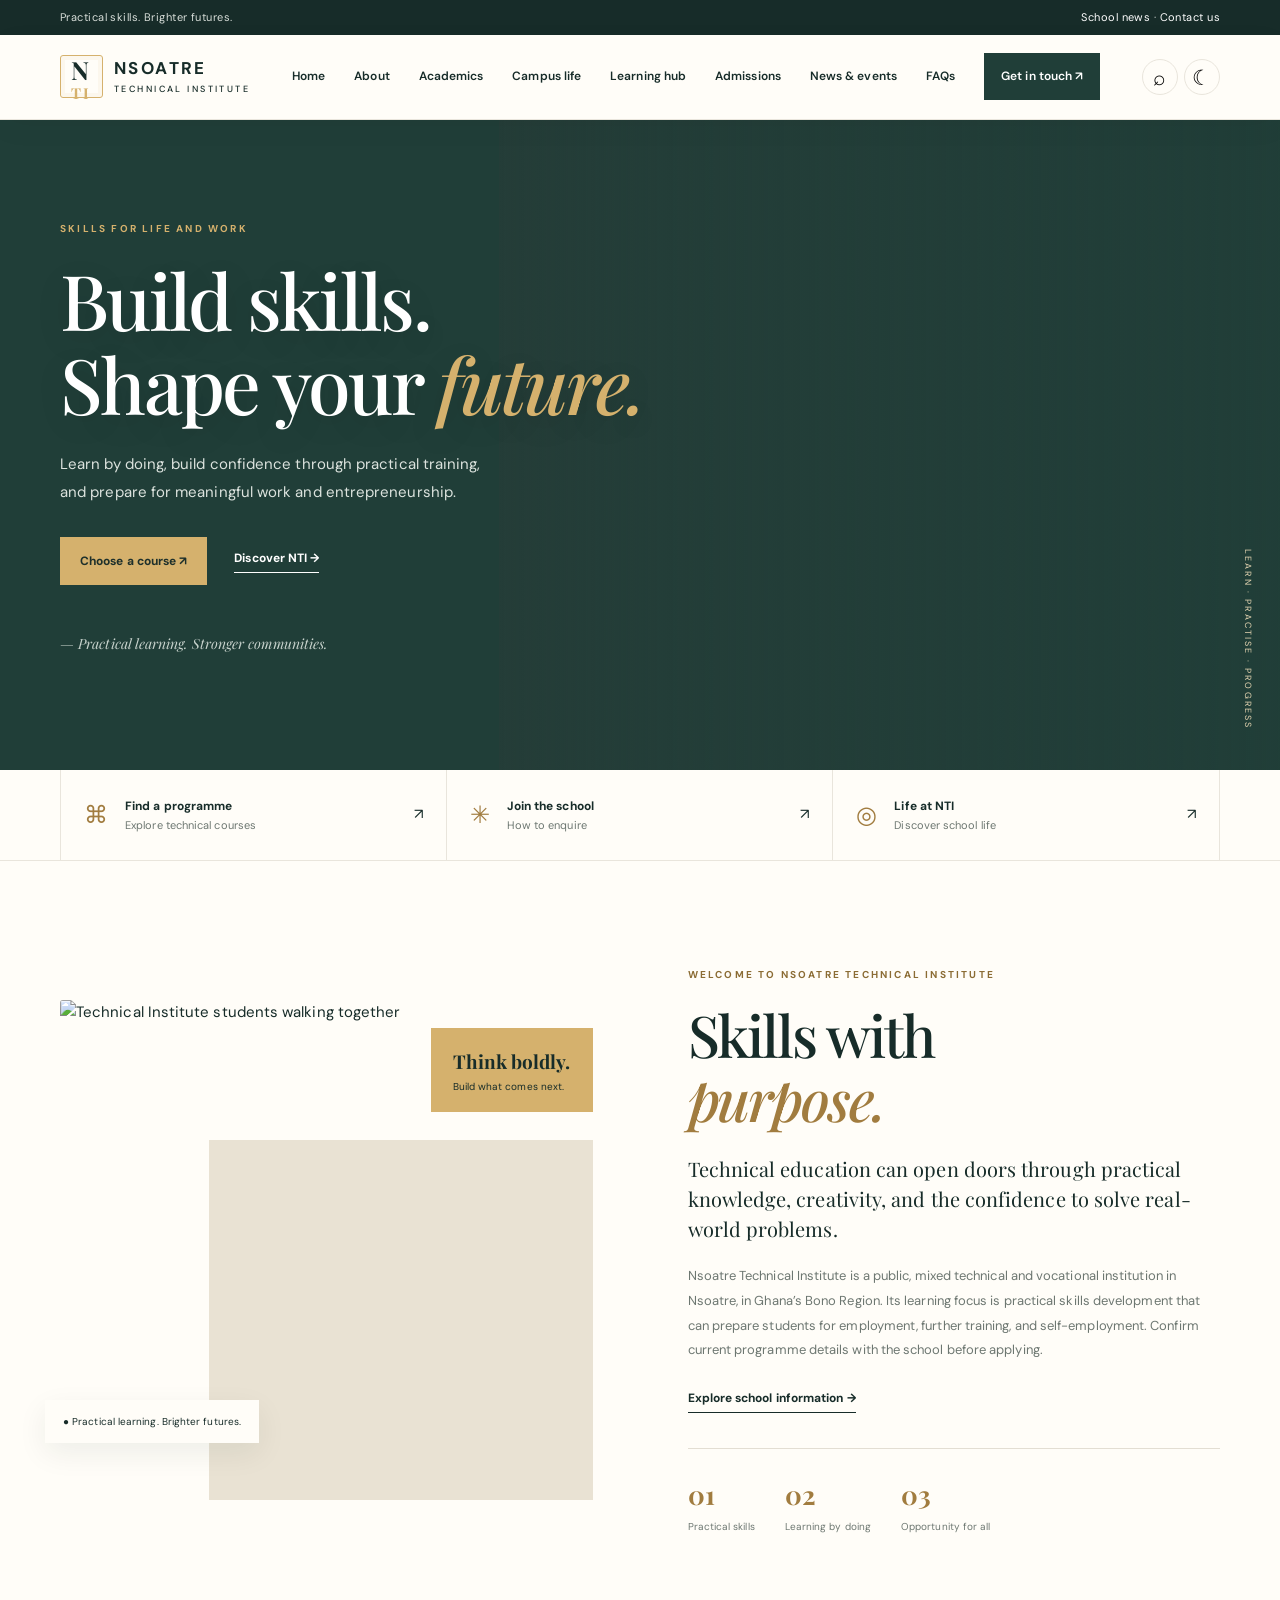
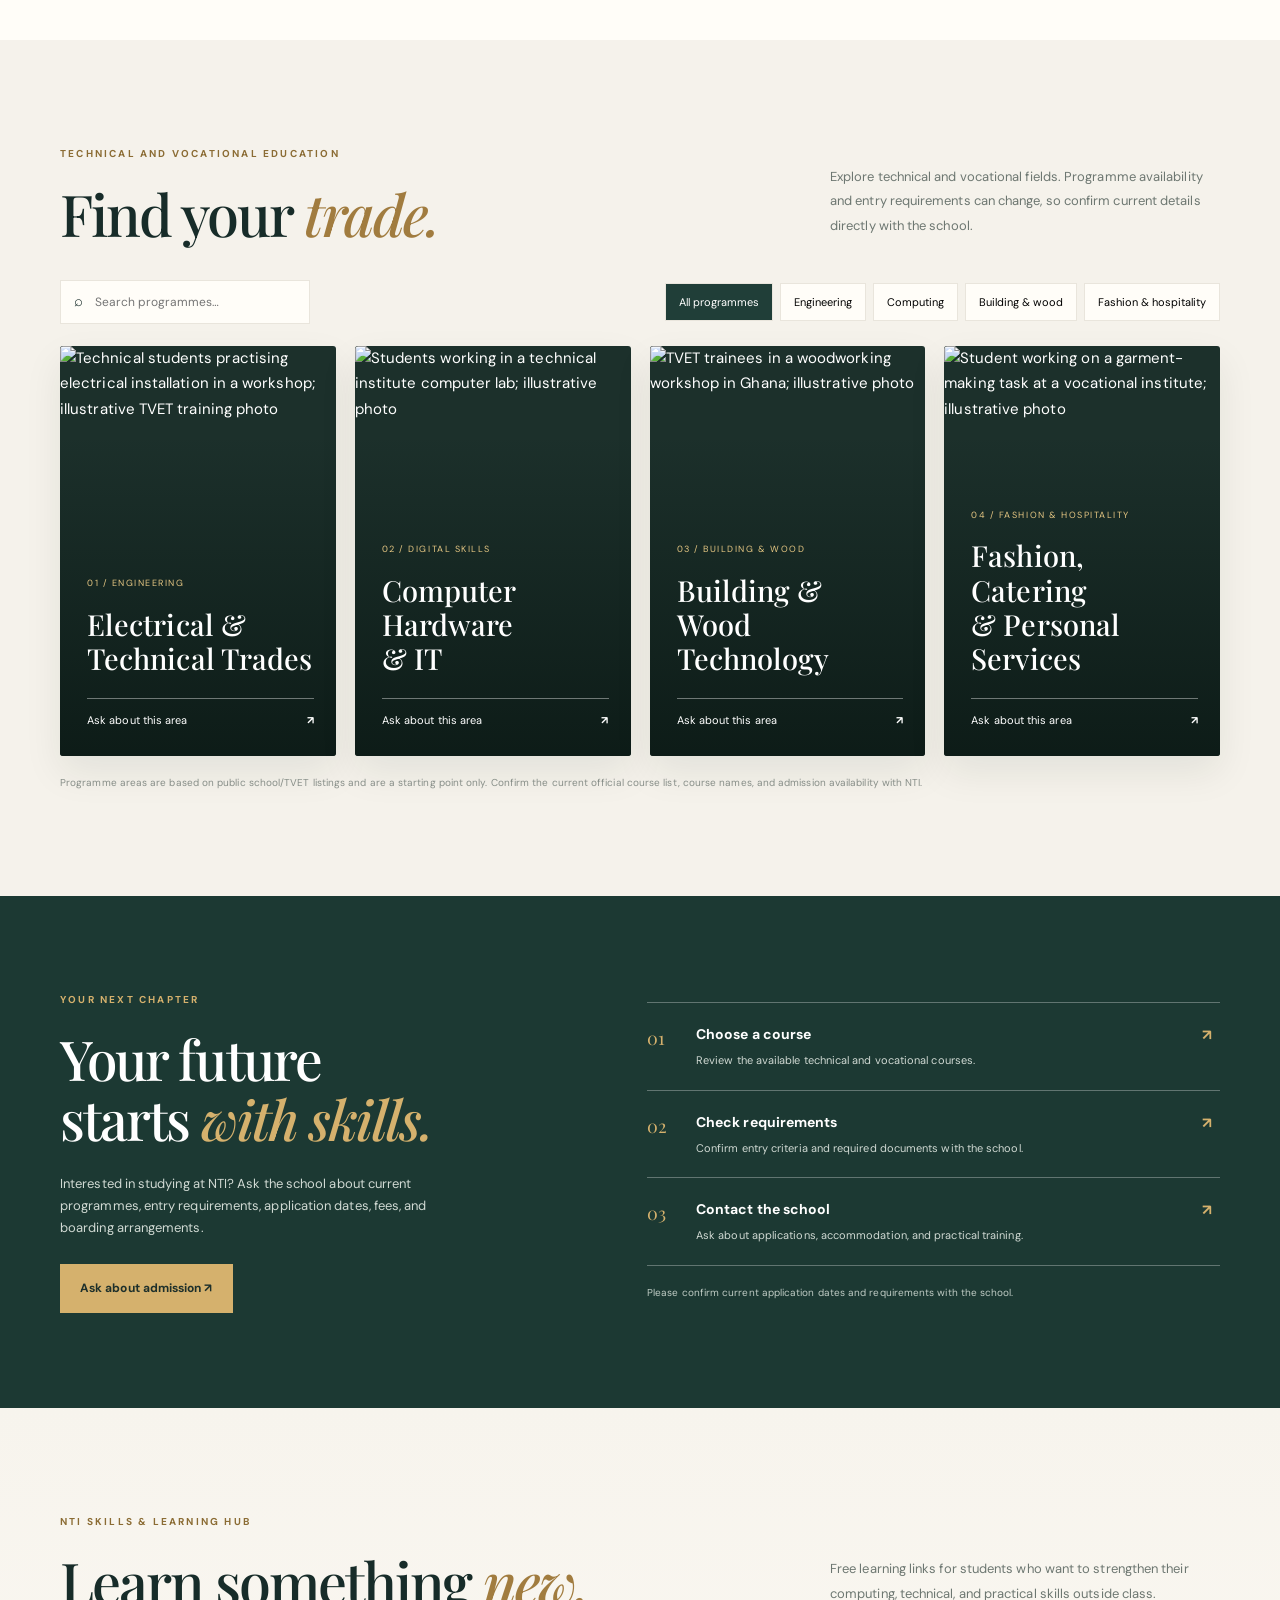
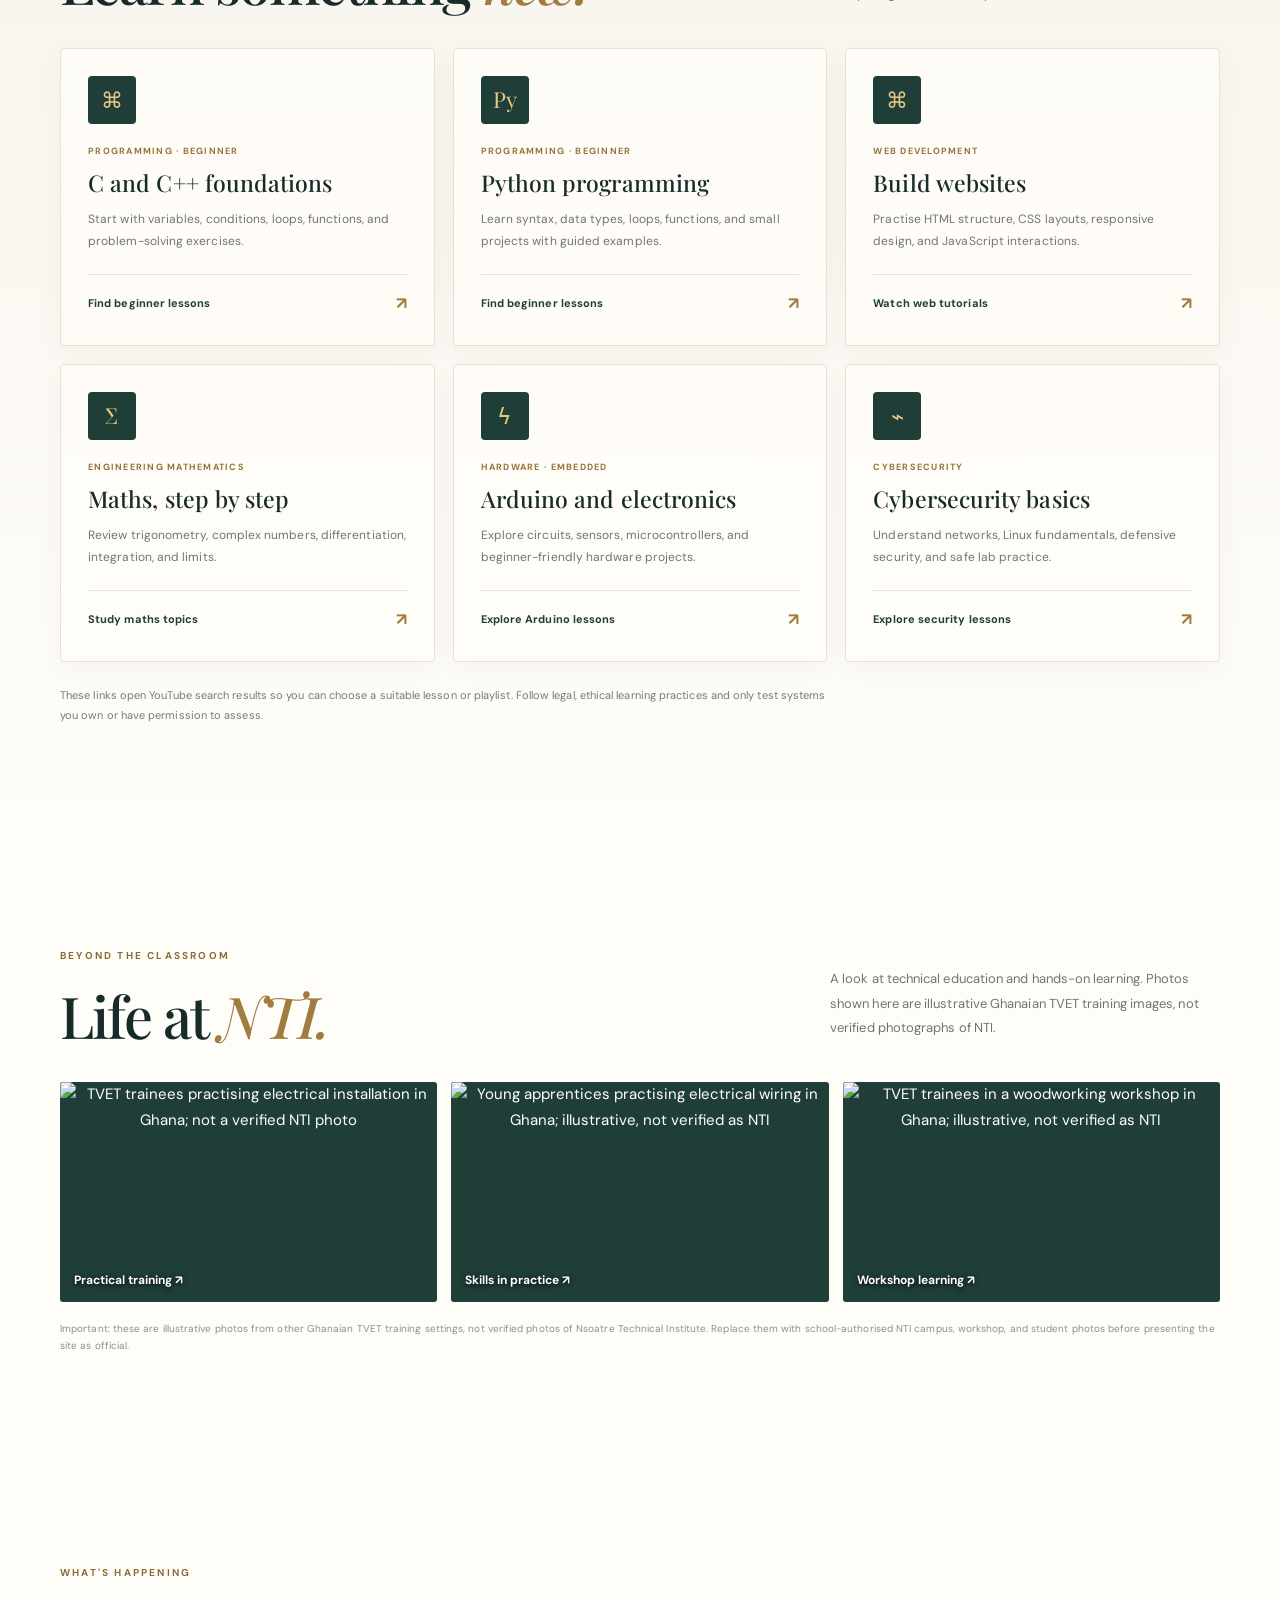
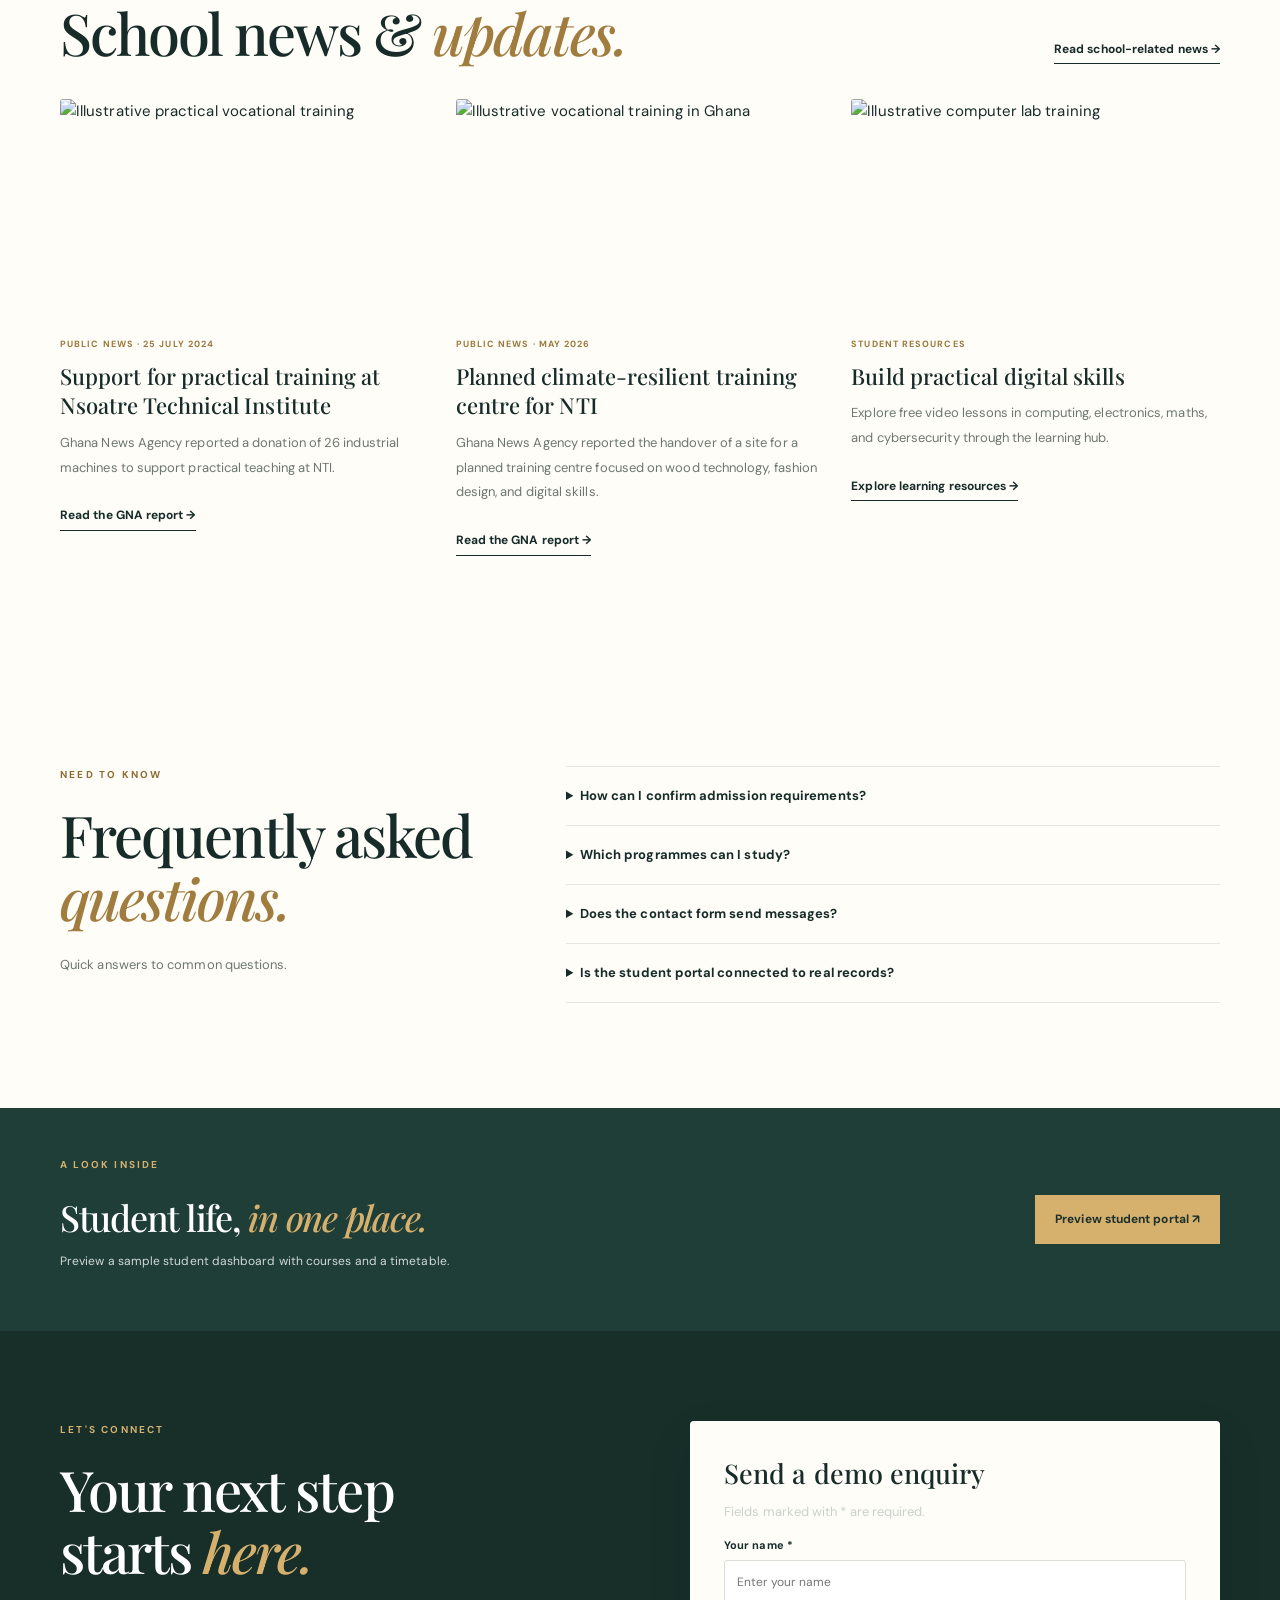
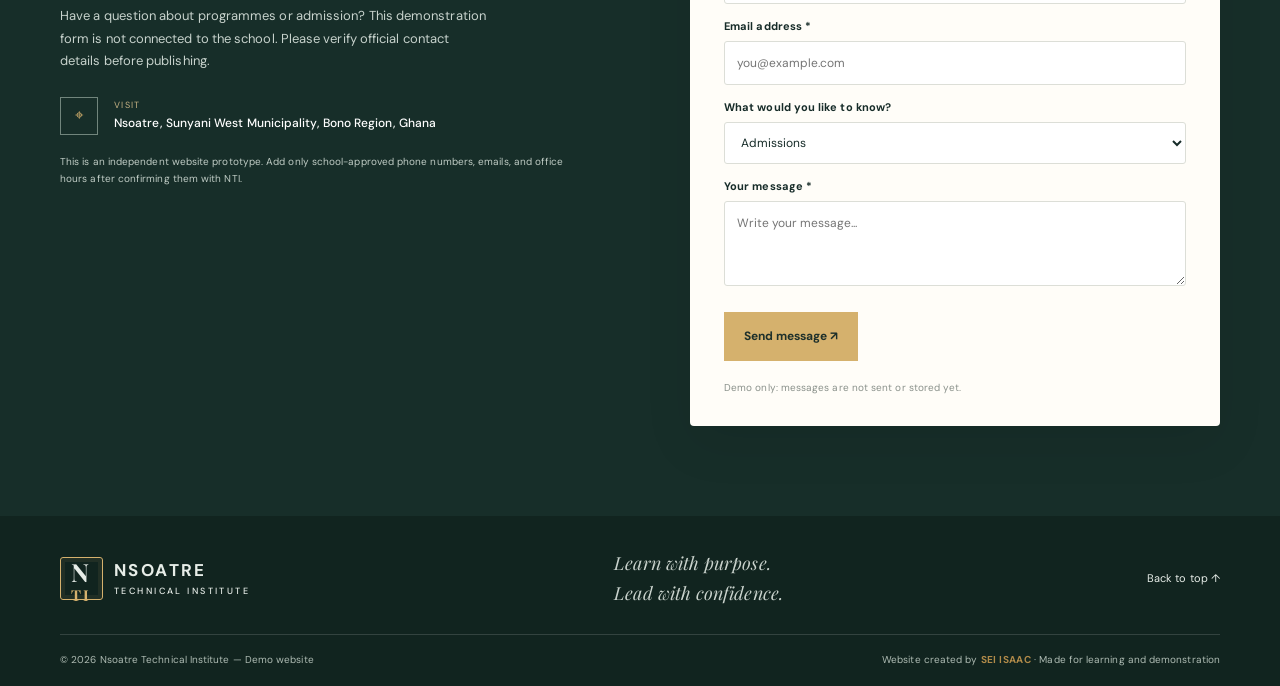
==== commit ce623dc8: "Finish NTI branding and school-specific content" ====
--- a/index.html
+++ b/index.html
@@ -4,18 +4,18 @@
 <meta charset="utf-8"><meta name="viewport" content="width=device-width,initial-scale=1">
 <meta name="description" content="Discover Nsoatre Technical Institute in Nsoatre, Bono Region, Ghana — technical and vocational education, practical skills training, student life, and learning resources.">
 <meta name="robots" content="index, follow">
-<link rel="canonical" href="https://summit-university-website-le1f.vercel.app/">
+<link rel="canonical" href="https://summit-technical institute-website-le1f.vercel.app/">
 <meta property="og:type" content="website">
 <meta property="og:title" content="Nsoatre Technical Institute | Skills for Life and Work">
 <meta property="og:description" content="Discover technical and vocational programmes, practical skills training, student life, and learning resources at Nsoatre Technical Institute, Ghana.">
-<meta property="og:url" content="https://summit-university-website-le1f.vercel.app/">
+<meta property="og:url" content="https://summit-technical institute-website-le1f.vercel.app/">
 <script type="application/ld+json">
 {
   "@context": "https://schema.org",
   "@type": "WebSite",
   "name": "Nsoatre Technical Institute",
   "alternateName": "Nsoatre Technical Institute",
-  "url": "https://summit-university-website-le1f.vercel.app/"
+  "url": "https://summit-technical institute-website-le1f.vercel.app/"
 }
 </script>
 <title>Nsoatre Technical Institute | Skills for Life and Work</title>
@@ -29,7 +29,7 @@
 <main id="main">
 <section class="hero" id="home"><div class="hero-photo"></div><div class="wrap hero-content"><p class="eyebrow">SKILLS FOR LIFE AND WORK</p><h1>Build skills.<br>Shape your <em>future.</em></h1><p class="hero-text">Learn by doing, build confidence through practical training, and prepare for meaningful work and entrepreneurship.</p><div class="actions"><a class="button gold" href="#academics">Choose a course ↗</a><a class="underlink" href="#about">Discover NTI →</a></div><p class="hero-foot">— Practical learning. Stronger communities.</p></div><span class="vertical">LEARN · PRACTISE · PROGRESS</span></section>
 <section class="quick"><div class="wrap quickgrid"><a href="#academics"><span>⌘</span><div><b>Find a programme</b><small>Explore technical courses</small></div><i>↗</i></a><a href="#admissions"><span>✳</span><div><b>Join the school</b><small>How to enquire</small></div><i>↗</i></a><a href="#about"><span>◎</span><div><b>Life at NTI</b><small>Discover school life</small></div><i>↗</i></a></div></section>
-<section class="section" id="about"><div class="wrap about"><div class="aboutpic"><img loading="lazy" src="https://images.unsplash.com/photo-1523050854058-8df90110c9f1?auto=format&fit=crop&w=1100&q=85" alt="University students walking together"><span class="piclabel">● A community built around possibility</span><div class="floatcard"><b>Think boldly.</b><small>Build what comes next.</small></div></div><div><p class="eyebrow dark">WELCOME TO NSOATRE TECHNICAL INSTITUTE</p><h2>Skills with<br><em>purpose.</em></h2><p class="lead">Technical education can open doors through practical knowledge, creativity, and the confidence to solve real-world problems.</p><p class="muted">Nsoatre Technical Institute is a public, mixed technical and vocational institution in Nsoatre, in Ghana’s Bono Region. Its learning focus is practical skills development that can prepare students for employment, further training, and self-employment. Confirm current programme details with the school before applying.</p><a class="underlink darklink" href="#contact">Explore school information →</a><div class="stats"><div><b>01</b><small>Practical skills</small></div><div><b>02</b><small>Learning by doing</small></div><div><b>03</b><small>Opportunity for all</small></div></div></div></div></section>
+<section class="section" id="about"><div class="wrap about"><div class="aboutpic"><img loading="lazy" src="https://www.unicef.org/ghana/sites/unicef.org.ghana/files/styles/media_large_image/public/UNI1009886.webp?itok=jZ_BGwE8" alt="Technical Institute students walking together"><span class="piclabel">● Practical learning. Brighter futures.</span><div class="floatcard"><b>Think boldly.</b><small>Build what comes next.</small></div></div><div><p class="eyebrow dark">WELCOME TO NSOATRE TECHNICAL INSTITUTE</p><h2>Skills with<br><em>purpose.</em></h2><p class="lead">Technical education can open doors through practical knowledge, creativity, and the confidence to solve real-world problems.</p><p class="muted">Nsoatre Technical Institute is a public, mixed technical and vocational institution in Nsoatre, in Ghana’s Bono Region. Its learning focus is practical skills development that can prepare students for employment, further training, and self-employment. Confirm current programme details with the school before applying.</p><a class="underlink darklink" href="#contact">Explore school information →</a><div class="stats"><div><b>01</b><small>Practical skills</small></div><div><b>02</b><small>Learning by doing</small></div><div><b>03</b><small>Opportunity for all</small></div></div></div></div></section>
 <section class="section academics" id="academics"><div class="wrap"><div class="sectionhead"><div><p class="eyebrow dark">TECHNICAL AND VOCATIONAL EDUCATION</p><h2>Find your <em>trade.</em></h2></div><p class="muted">Explore technical and vocational fields. Programme availability and entry requirements can change, so confirm current details directly with the school.</p></div><div class="program-controls"><label class="search-field">⌕ <input id="program-search" type="search" placeholder="Search programmes…" aria-label="Search programmes"></label><div class="filter-buttons"><button class="filter active" data-filter="all" aria-pressed="true">All programmes</button><button class="filter" data-filter="engineering" aria-pressed="false">Engineering</button><button class="filter" data-filter="digital" aria-pressed="false">Computing</button><button class="filter" data-filter="building" aria-pressed="false">Building & wood</button><button class="filter" data-filter="fashion" aria-pressed="false">Fashion & hospitality</button></div></div><div class="programs" id="program-list"><article class="program" data-category="engineering" data-search="electrical installation electrical engineering motor vehicle automotive plumbing gas fitting"><img loading="lazy" src="https://sdbaos.org/storage/2022/08/IMG-20210501-WA0004.jpg" alt="Technical students practising electrical installation in a workshop; illustrative TVET training photo"><div class="shade"></div><div class="programtext"><small>01 / ENGINEERING</small><h3>Electrical &<br>Technical Trades</h3><a href="#contact">Ask about this area <b>↗</b></a></div></article><article class="program" data-category="digital" data-search="computer hardware technology information technology computer hardware software networking"><img loading="lazy" src="https://assets.zyrosite.com/cdn-cgi/image/format%3Dauto%2Cw%3D1920%2Cfit%3Dcrop/YD0BOZ12jkUv9qKE/pti-2-Yg2yqenKrBFKMga6.JPG" alt="Students working in a technical institute computer lab; illustrative photo"><div class="shade"></div><div class="programtext"><small>02 / DIGITAL SKILLS</small><h3>Computer Hardware<br>& IT</h3><a href="#contact">Ask about this area <b>↗</b></a></div></article><article class="program" data-category="building" data-search="wood technology wood construction building construction plumbing gas fitting"><img loading="lazy" src="https://www.unicef.org/ghana/sites/unicef.org.ghana/files/styles/press_release_feature/public/UNI822927.JPG.webp?itok=hzNvgV" alt="TVET trainees in a woodworking workshop in Ghana; illustrative photo"><div class="shade"></div><div class="programtext"><small>03 / BUILDING & WOOD</small><h3>Building &<br>Wood Technology</h3><a href="#contact">Ask about this area <b>↗</b></a></div></article><article class="program" data-category="fashion" data-search="fashion design garment making catering hospitality hairdressing cosmetology beauty therapy"><img loading="lazy" src="https://media.licdn.com/dms/image/v2/D4D22AQFRyqI5wfx3TQ/feedshare-shrink_800/feedshare-shrink_800/0/1730887777755?e=2147483647&t=JNRwXv4Nj4shoy5ZOoFKHzJPBoX8jOpML-mHkdkxoV8&v=beta" alt="Student working on a garment-making task at a vocational institute; illustrative photo"><div class="shade"></div><div class="programtext"><small>04 / FASHION & HOSPITALITY</small><h3>Fashion, Catering<br>& Personal Services</h3><a href="#contact">Ask about this area <b>↗</b></a></div></article></div><p id="program-empty" class="empty-state" hidden>No programmes match your search.</p><p class="note">Programme areas are based on public school/TVET listings and are a starting point only. Confirm the current official course list, course names, and admission availability with NTI.</p></div></section>
 <section class="admissions" id="admissions"><div class="admitphoto"></div><div class="wrap admitgrid"><div><p class="eyebrow">YOUR NEXT CHAPTER</p><h2>Your future<br>starts <em>with skills.</em></h2><p>Interested in studying at NTI? Ask the school about current programmes, entry requirements, application dates, fees, and boarding arrangements.</p><a class="button gold" href="#contact">Ask about admission ↗</a></div><div class="steps"><article><span>01</span><div><h3>Choose a course</h3><p>Review the available technical and vocational courses.</p></div><b>↗</b></article><article><span>02</span><div><h3>Check requirements</h3><p>Confirm entry criteria and required documents with the school.</p></div><b>↗</b></article><article><span>03</span><div><h3>Contact the school</h3><p>Ask about applications, accommodation, and practical training.</p></div><b>↗</b></article><p class="note lightnote">Please confirm current application dates and requirements with the school.</p></div></div></section>
 
@@ -51,6 +51,6 @@
   </div>
 </section>
 <section class="section campus-section" id="campus"><div class="wrap"><div class="sectionhead"><div><p class="eyebrow dark">BEYOND THE CLASSROOM</p><h2>Life at <em>NTI.</em></h2></div><p class="muted">A look at technical education and hands-on learning. Photos shown here are illustrative Ghanaian TVET training images, not verified photographs of NTI.</p></div><div class="gallery"><button class="gallery-item" data-full="https://sdbaos.org/storage/2022/08/IMG-20210501-WA0004.jpg" data-caption="Illustrative electrical installation training in Ghana"><img loading="lazy" src="https://sdbaos.org/storage/2022/08/IMG-20210501-WA0004.jpg" alt="TVET trainees practising electrical installation in Ghana; not a verified NTI photo"><span>Practical training ↗</span></button><button class="gallery-item" data-full="https://www.unicef.org/ghana/sites/unicef.org.ghana/files/styles/media_large_image/public/UNI1009886.webp?itok=jZ_BGwE8" data-caption="Illustrative electrical wiring practice"><img loading="lazy" src="https://www.unicef.org/ghana/sites/unicef.org.ghana/files/styles/media_large_image/public/UNI1009886.webp?itok=jZ_BGwE8" alt="Young apprentices practising electrical wiring in Ghana; illustrative, not verified as NTI"><span>Skills in practice ↗</span></button><button class="gallery-item" data-full="https://www.unicef.org/ghana/sites/unicef.org.ghana/files/styles/press_release_feature/public/UNI822927.JPG.webp?itok=hzNvgV" data-caption="Illustrative woodworking workshop in Ghana"><img loading="lazy" src="https://www.unicef.org/ghana/sites/unicef.org.ghana/files/styles/press_release_feature/public/UNI822927.JPG.webp?itok=hzNvgV" alt="TVET trainees in a woodworking workshop in Ghana; illustrative, not verified as NTI"><span>Workshop learning ↗</span></button></div><p class="note">Important: these are illustrative photos from other Ghanaian TVET training settings, not verified photos of Nsoatre Technical Institute. Replace them with school-authorised NTI campus, workshop, and student photos before presenting the site as official.</p></div></section><section class="section" id="news"><div class="wrap"><div class="sectionhead"><div><p class="eyebrow dark">WHAT'S HAPPENING</p><h2>School news & <em>updates.</em></h2></div><a class="underlink darklink" href="#contact">Read school-related news →</a></div><div class="newsgrid"><article><img loading="lazy" src="https://sdbaos.org/storage/2022/08/IMG-20210501-WA0004.jpg" alt="Illustrative practical vocational training"><p class="meta">PUBLIC NEWS · 25 JULY 2024</p><h3>Support for practical training at Nsoatre Technical Institute</h3><p class="muted">Ghana News Agency reported a donation of 26 industrial machines to support practical teaching at NTI.</p><a class="underlink darklink" href="https://gna.org.gh/2024/07/hearts-for-children-foundation-donates-industrial-machines-to-nti/" target="_blank" rel="noopener noreferrer">Read the GNA report →</a></article><article><img loading="lazy" src="https://www.unicef.org/ghana/sites/unicef.org.ghana/files/styles/press_release_feature/public/UNI822927.JPG.webp?itok=hzNvgV" alt="Illustrative vocational training in Ghana"><p class="meta">PUBLIC NEWS · MAY 2026</p><h3>Planned climate-resilient training centre for NTI</h3><p class="muted">Ghana News Agency reported the handover of a site for a planned training centre focused on wood technology, fashion design, and digital skills.</p><a class="underlink darklink" href="https://gna.org.gh/2026/05/contractor-begins-construction-of-gh%C2%A26-5m-climate-resilient-centre-at-nvti/" target="_blank" rel="noopener noreferrer">Read the GNA report →</a></article><article><img loading="lazy" src="https://assets.zyrosite.com/cdn-cgi/image/format%3Dauto%2Cw%3D1920%2Cfit%3Dcrop/YD0BOZ12jkUv9qKE/pti-2-Yg2yqenKrBFKMga6.JPG" alt="Illustrative computer lab training"><p class="meta">STUDENT RESOURCES</p><h3>Build practical digital skills</h3><p class="muted">Explore free video lessons in computing, electronics, maths, and cybersecurity through the learning hub.</p><a class="underlink darklink" href="#learning">Explore learning resources →</a></article></div></div></section>
-<section class="section faq-section" id="faq"><div class="wrap faq-layout"><div><p class="eyebrow dark">NEED TO KNOW</p><h2>Frequently asked<br><em>questions.</em></h2><p class="muted">Quick answers to common questions.</p></div><div class="faq-list"><details><summary>How do I learn about admission requirements?</summary><p>Use the contact section for demonstration purposes. Replace this sample guidance with official requirements.</p></details><details><summary>Which programmes can I study?</summary><p>Use the programme search and category filters above. Current names are illustrative.</p></details><details><summary>Does the contact form send messages?</summary><p>This demo form does not send or store messages. Connect an approved contact service before accepting real enquiries.</p></details><details><summary>Is the student portal connected to real records?</summary><p>No. Any portal preview is a demonstration only and has no real login or student data.</p></details></div></div></section><section class="portal-promo"><div class="wrap portal-promo-inner"><div><p class="eyebrow">A LOOK INSIDE</p><h2>Student life, <em>in one place.</em></h2><p>Preview a sample student dashboard with courses and a timetable.</p></div><a class="button gold" href="portal.html">Preview student portal ↗</a></div></section><section class="contact" id="contact"><div class="wrap contactgrid"><div><p class="eyebrow">LET'S CONNECT</p><h2>Your next step<br>starts <em>here.</em></h2><p>Have a question about programmes or admission? This demonstration form is not connected to the school. Please verify official contact details before publishing.</p><div class="detail"><span>⌖</span><div><small>VISIT</small><b>Nsoatre, Sunyani West Municipality, Bono Region, Ghana</b></div></div><p class="note lightnote">This is an independent website prototype. Add only school-approved phone numbers, emails, and office hours after confirming them with NTI.</p></div><form id="contact-form" class="form"><h3>Send a demo enquiry</h3><p>Fields marked with * are required.</p><label for="name">Your name *</label><input id="name" name="name" required placeholder="Enter your name"><label for="email">Email address *</label><input id="email" name="email" type="email" required placeholder="you@example.com"><label for="topic">What would you like to know?</label><select id="topic" name="topic"><option>Admissions</option><option>Academic programmes</option><option>Campus life</option><option>Other enquiry</option></select><label for="message">Your message *</label><textarea id="message" name="message" rows="3" required placeholder="Write your message..."></textarea><button class="button gold" type="submit">Send message ↗</button><p id="feedback" role="status" aria-live="polite"></p><small class="note">Demo only: messages are not sent or stored yet.</small></form></div></section>
+<section class="section faq-section" id="faq"><div class="wrap faq-layout"><div><p class="eyebrow dark">NEED TO KNOW</p><h2>Frequently asked<br><em>questions.</em></h2><p class="muted">Quick answers to common questions.</p></div><div class="faq-list"><details><summary>How can I confirm admission requirements?</summary><p>Ask the school directly for the latest entry requirements, application dates, and required documents.</p></details><details><summary>Which programmes can I study?</summary><p>Use the programme search above as a guide, then confirm the current official course list with NTI.</p></details><details><summary>Does the contact form send messages?</summary><p>This demo form does not send or store messages. Connect an approved contact service before accepting real enquiries.</p></details><details><summary>Is the student portal connected to real records?</summary><p>No. Any portal preview is a demonstration only and has no real login or student data.</p></details></div></div></section><section class="portal-promo"><div class="wrap portal-promo-inner"><div><p class="eyebrow">A LOOK INSIDE</p><h2>Student life, <em>in one place.</em></h2><p>Preview a sample student dashboard with courses and a timetable.</p></div><a class="button gold" href="portal.html">Preview student portal ↗</a></div></section><section class="contact" id="contact"><div class="wrap contactgrid"><div><p class="eyebrow">LET'S CONNECT</p><h2>Your next step<br>starts <em>here.</em></h2><p>Have a question about programmes or admission? This demonstration form is not connected to the school. Please verify official contact details before publishing.</p><div class="detail"><span>⌖</span><div><small>VISIT</small><b>Nsoatre, Sunyani West Municipality, Bono Region, Ghana</b></div></div><p class="note lightnote">This is an independent website prototype. Add only school-approved phone numbers, emails, and office hours after confirming them with NTI.</p></div><form id="contact-form" class="form"><h3>Send a demo enquiry</h3><p>Fields marked with * are required.</p><label for="name">Your name *</label><input id="name" name="name" required placeholder="Enter your name"><label for="email">Email address *</label><input id="email" name="email" type="email" required placeholder="you@example.com"><label for="topic">What would you like to know?</label><select id="topic" name="topic"><option>Admissions</option><option>Academic programmes</option><option>Campus life</option><option>Other enquiry</option></select><label for="message">Your message *</label><textarea id="message" name="message" rows="3" required placeholder="Write your message..."></textarea><button class="button gold" type="submit">Send message ↗</button><p id="feedback" role="status" aria-live="polite"></p><small class="note">Demo only: messages are not sent or stored yet.</small></form></div></section>
 </main><footer><div class="wrap footertop"><a class="brand" href="#home"><span class="crest">N<span>TI</span></span><span>NSOATRE<small>TECHNICAL INSTITUTE</small></span></a><p>Learn with purpose.<br>Lead with confidence.</p><a href="#home">Back to top ↑</a></div><div class="wrap footerbottom"><span>© <span id="year"></span> Nsoatre Technical Institute — Demo website</span><span>Website created by <strong class="creator-credit">SEI ISAAC</strong> · Made for learning and demonstration</span></div></footer>
 <button class="back-top" id="back-top" aria-label="Back to top" title="Back to top">↑</button><dialog id="search-dialog" class="modal search-modal" aria-labelledby="search-title"><form method="dialog"><button class="modal-close" aria-label="Close search">×</button></form><h2 id="search-title">Search NTI</h2><label class="search-field">⌕ <input id="site-search" type="search" placeholder="Search sections…" aria-label="Search sections"></label><div id="search-results" class="search-results"><p class="muted">Start typing to find pages and sections.</p></div></dialog><dialog id="image-dialog" class="modal image-modal" aria-label="Campus photo preview"><form method="dialog"><button class="modal-close" aria-label="Close image">×</button></form><img id="lightbox-image" alt=""><p id="lightbox-caption"></p></dialog></body></html>
--- a/styles.css
+++ b/styles.css
@@ -1,4 +1,4 @@
-:root{--ink:#172c29;--green:#203e38;--gold:#d5b16d;--cream:#f5f2eb;--paper:#fffdf8;--muted:#6d7771;--serif:"Playfair Display",Georgia,serif;--sans:"DM Sans",Arial,sans-serif}*{box-sizing:border-box}html{scroll-behavior:smooth;scroll-padding-top:90px}body{margin:0;background:var(--paper);color:var(--ink);font-family:var(--sans);font-size:15px;line-height:1.7}img{display:block;width:100%;object-fit:cover}a{color:inherit;text-decoration:none}button,input,select,textarea{font:inherit}.wrap{width:min(1160px,calc(100% - 48px));margin:auto}.topline{background:#172c29;color:#d8ded9;font-size:11px;letter-spacing:.04em}.topinner{display:flex;justify-content:space-between;padding:8px 0}.topinner a{color:#fff}.header{background:var(--paper);position:sticky;top:0;z-index:10;border-bottom:1px solid #e9e5dc}.navrow{min-height:84px;display:flex;align-items:center;justify-content:space-between;gap:24px}.brand{display:flex;align-items:center;gap:11px;font-size:17px;font-weight:700;letter-spacing:.12em;line-height:1.15}.brand small{display:block;font-size:9px;letter-spacing:.27em;font-weight:500;margin-top:5px}.crest{height:43px;width:43px;border:1px solid var(--gold);display:grid;place-items:center;font-family:var(--serif);font-size:25px;position:relative}.crest span{font-size:15px;color:var(--gold)}nav{display:flex;align-items:center;gap:29px;font-size:12px;font-weight:600}nav a:not(.apply):hover,.underlink:hover{color:#b48b43}.apply{background:var(--green);color:#fff;padding:13px 17px}.menu{display:none;border:0;background:none;font-size:25px;color:var(--green)}.hero{min-height:600px;background:var(--green);color:white;position:relative;overflow:hidden;display:flex;align-items:center}.hero-photo{position:absolute;inset:0 0 0 39%;background:linear-gradient(90deg,#203e38 0%,rgba(32,62,56,.72) 20%,rgba(32,62,56,.1) 100%),url("https://images.unsplash.com/photo-1562774053-701939374585?auto=format&fit=crop&w=1800&q=90") center/cover}.hero-content{position:relative;padding:88px 0;z-index:1}.eyebrow{font-size:10px;letter-spacing:.22em;font-weight:700;color:var(--gold);margin:0 0 20px}.eyebrow.dark{color:#8b6c34}h1,h2,h3,p{margin-top:0}h1,h2{font-family:var(--serif);font-weight:500;letter-spacing:-.035em;line-height:1.1}h1{font-size:clamp(52px,6vw,82px);margin-bottom:24px}h1 em,h2 em{font-weight:500;color:var(--gold)}.hero-text{max-width:430px;color:#dce3de;font-size:15px;line-height:1.9}.actions{display:flex;align-items:center;gap:27px;margin:30px 0}.button{display:inline-flex;justify-content:center;align-items:center;gap:8px;border:0;padding:14px 20px;font-weight:700;font-size:12px;cursor:pointer}.gold{background:var(--gold);color:#1e302b}.gold:hover{background:#e4c58c}.underlink{font-size:12px;font-weight:700;border-bottom:1px solid currentColor;padding-bottom:4px}.hero-foot{margin-top:47px;font-family:var(--serif);font-style:italic;font-size:14px;color:#c8d3cd}.vertical{position:absolute;right:25px;bottom:40px;writing-mode:vertical-rl;font-size:9px;letter-spacing:.24em;color:#e5d5b2}.quick{background:#fffdf8;border-bottom:1px solid #e9e5dc}.quickgrid{display:grid;grid-template-columns:repeat(3,1fr)}.quickgrid>a{display:flex;align-items:center;gap:17px;padding:25px 23px;border-right:1px solid #e9e5dc}.quickgrid>a:first-child{border-left:1px solid #e9e5dc}.quickgrid>a>span{color:#a17c3f;font-size:24px}.quickgrid b,.quickgrid small{display:block}.quickgrid b{font-size:12px}.quickgrid small{font-size:11px;color:var(--muted)}.quickgrid i{margin-left:auto;font-style:normal}.section{padding:105px 0}.about{display:grid;grid-template-columns:1fr 1fr;align-items:center;gap:95px}.aboutpic{position:relative;padding:0 25px 25px 0}.aboutpic img{height:475px}.aboutpic:after{content:"";position:absolute;z-index:-1;right:0;bottom:0;width:72%;height:72%;background:#e9e2d3}.piclabel{position:absolute;left:-15px;bottom:57px;background:#fffdf8;padding:13px 18px;font-size:10px;box-shadow:0 10px 30px #15251b12}.floatcard{position:absolute;right:0;top:28px;background:var(--gold);padding:17px 22px;display:flex;flex-direction:column}.floatcard b{font-family:var(--serif);font-size:19px}.floatcard small{font-size:10px}.about h2,.section h2,.contact h2,.admissions h2{font-size:clamp(40px,4.5vw,58px);margin-bottom:24px}.about h2 em,.section h2 em{color:#a17c3f}.lead{font-family:var(--serif);font-size:20px;line-height:1.5}.muted{color:var(--muted);font-size:13px;line-height:1.9}.darklink{display:inline-block;margin-top:12px;color:var(--ink)}.stats{display:flex;gap:30px;border-top:1px solid #e3ded3;margin-top:35px;padding-top:24px}.stats div{display:flex;flex-direction:column}.stats b{font-family:var(--serif);font-size:26px;color:#a17c3f}.stats small{font-size:10px;color:var(--muted)}.academics{background:var(--cream)}.sectionhead{display:flex;align-items:end;justify-content:space-between;gap:40px;margin-bottom:35px}.sectionhead h2{margin:0}.sectionhead>.muted{max-width:390px;margin-bottom:6px}.programs{display:grid;grid-template-columns:repeat(3,1fr);gap:19px}.program{height:410px;position:relative;overflow:hidden;background:#1c302b;color:white}.program img{height:100%;transition:transform .6s}.program:hover img{transform:scale(1.06)}.shade{position:absolute;inset:0;background:linear-gradient(0deg,rgba(12,26,22,.92),transparent 78%)}.programtext{position:absolute;left:27px;right:22px;bottom:26px}.programtext small{font-size:9px;letter-spacing:.17em;color:#e6c783}.program h3{font-family:var(--serif);font-weight:500;font-size:29px;line-height:1.18;margin:12px 0 23px}.programtext a{display:flex;justify-content:space-between;border-top:1px solid #ffffff65;padding-top:12px;font-size:11px}.note{font-size:10px;color:#8a918b;line-height:1.7;margin:18px 0 0}.admissions{position:relative;background:#1c3933;color:#fff;padding:95px 0;overflow:hidden}.admitphoto{position:absolute;inset:0 0 0 54%;background:linear-gradient(90deg,#1c3933 0%,rgba(28,57,51,.82) 25%,rgba(28,57,51,.48) 100%),url("https://images.unsplash.com/photo-1523050854058-8df90110c9f1?auto=format&fit=crop&w=1200&q=85") center/cover}.admitgrid{position:relative;display:grid;grid-template-columns:.85fr 1fr;gap:100px;align-items:center}.admissions h2{font-size:55px}.admissions>div p:not(.eyebrow):not(.note){color:#d0d9d3;font-size:13px;max-width:370px;margin-bottom:25px}.steps{border-top:1px solid #ffffff4d}.steps article{display:grid;grid-template-columns:35px 1fr 18px;gap:14px;align-items:start;padding:20px 0;border-bottom:1px solid #ffffff4d}.steps article>span{font-family:var(--serif);font-size:18px;color:var(--gold)}.steps h3{font-size:14px;margin:0 0 4px}.steps article p{font-size:11px!important;margin:0!important}.steps article>b{color:var(--gold)}.lightnote{color:#c0ccc5}.newsgrid{display:grid;grid-template-columns:repeat(3,1fr);gap:27px}.newsgrid article>img{height:220px;margin-bottom:18px}.meta{font-size:9px;letter-spacing:.12em;color:#9b783c;font-weight:700;margin-bottom:9px}.newsgrid h3{font-family:var(--serif);font-size:22px;font-weight:500;line-height:1.35;margin-bottom:10px}.contact{background:#172e29;color:white;padding:90px 0}.contactgrid{display:grid;grid-template-columns:1fr 1fr;gap:100px}.contact h2{font-size:56px}.contact>div p:not(.eyebrow):not(.note){max-width:430px;color:#c7d2cc;font-size:13px}.detail{display:flex;align-items:center;gap:16px;margin-top:25px}.detail>span{width:38px;height:38px;display:grid;place-items:center;border:1px solid #71857c;color:var(--gold)}.detail small,.detail b{display:block}.detail small{font-size:9px;letter-spacing:.15em;color:#c5b183}.detail b{font-size:12px;font-weight:500}.form{background:#fffdf8;color:var(--ink);padding:30px 34px}.form h3{font-family:var(--serif);font-size:27px;font-weight:500;margin-bottom:4px}.form>p{font-size:11px;color:var(--muted)}.form label{display:block;font-size:11px;font-weight:700;margin:13px 0 5px}.form input,.form select,.form textarea{width:100%;border:1px solid #dcded7;background:white;padding:11px 12px;color:var(--ink);font-size:12px;border-radius:0}.form textarea{resize:vertical}.form .button{margin-top:18px}.form #feedback{margin:12px 0 0;color:#256b49;font-size:12px}.form .note{display:block}footer{background:#11241f;color:#e7ede8;padding:32px 0 18px}.footertop{display:flex;align-items:center;justify-content:space-between;padding-bottom:25px}.footertop p{font-family:var(--serif);font-size:18px;font-style:italic;color:#c9d2cc;margin:0}.footertop>a:last-child{font-size:11px}.footerbottom{border-top:1px solid #ffffff24;padding-top:16px;display:flex;justify-content:space-between;font-size:10px;color:#aebbb3}@media(max-width:850px){.wrap{width:min(100% - 36px,650px)}.navrow{min-height:72px}.menu{display:block}nav{display:none;position:absolute;top:72px;left:0;right:0;background:var(--paper);padding:20px 24px 26px;flex-direction:column;align-items:stretch;gap:0;border-bottom:1px solid #ddd}nav.open{display:flex}nav a{padding:12px 0}.apply{text-align:center;margin-top:8px}.hero{min-height:570px}.hero-photo{left:0;opacity:.65;background-image:linear-gradient(90deg,rgba(22,48,41,.95),rgba(22,48,41,.55)),url("https://images.unsplash.com/photo-1562774053-701939374585?auto=format&fit=crop&w=1300&q=85")}.hero-content{padding:75px 0}.vertical{display:none}.quickgrid>a{padding:18px 10px;gap:10px}.quickgrid b{font-size:10px}.quickgrid small{font-size:9px}.quickgrid>a>span{font-size:20px}.about{gap:40px}.aboutpic img{height:380px}.stats{gap:15px}.stats small{font-size:9px}.program{height:350px}.programtext{left:17px;right:15px}.program h3{font-size:24px}.admitgrid{gap:40px}.contactgrid{gap:40px}}@media(max-width:620px){.topinner{font-size:9px}.topinner span:last-child{display:none}h1{font-size:56px}.hero{min-height:550px}.hero-text{max-width:330px}.actions{align-items:flex-start;flex-direction:column;gap:17px}.quickgrid{grid-template-columns:1fr}.quickgrid>a,.quickgrid>a:first-child{border-left:0;border-right:0;border-bottom:1px solid #e9e5dc;padding:15px 4px}.quickgrid>a:last-child{border-bottom:0}.section{padding:70px 0}.about{grid-template-columns:1fr;gap:48px}.aboutpic{max-width:470px;margin:auto;width:100%}.aboutpic img{height:380px}.about h2,.section h2{font-size:46px}.sectionhead{display:block}.sectionhead>.muted{margin-top:20px}.programs,.newsgrid{grid-template-columns:1fr}.program{height:390px}.newsgrid{gap:34px}.newsgrid article>img{height:230px}.admissions{padding:70px 0}.admitphoto{inset:0;background:linear-gradient(90deg,rgba(28,57,51,.94),rgba(28,57,51,.87)),url("https://images.unsplash.com/photo-1523050854058-8df90110c9f1?auto=format&fit=crop&w=900&q=80") center/cover}.admitgrid{grid-template-columns:1fr;gap:45px}.admissions h2{font-size:48px}.contact{padding:70px 0}.contactgrid{grid-template-columns:1fr;gap:40px}.contact h2{font-size:48px}.form{padding:25px 20px}.footertop{flex-wrap:wrap;gap:22px}.footertop p{font-size:15px}.footerbottom{gap:8px;flex-direction:column}.stats{justify-content:space-between}}
+:root{--ink:#172c29;--green:#203e38;--gold:#d5b16d;--cream:#f5f2eb;--paper:#fffdf8;--muted:#6d7771;--serif:"Playfair Display",Georgia,serif;--sans:"DM Sans",Arial,sans-serif}*{box-sizing:border-box}html{scroll-behavior:smooth;scroll-padding-top:90px}body{margin:0;background:var(--paper);color:var(--ink);font-family:var(--sans);font-size:15px;line-height:1.7}img{display:block;width:100%;object-fit:cover}a{color:inherit;text-decoration:none}button,input,select,textarea{font:inherit}.wrap{width:min(1160px,calc(100% - 48px));margin:auto}.topline{background:#172c29;color:#d8ded9;font-size:11px;letter-spacing:.04em}.topinner{display:flex;justify-content:space-between;padding:8px 0}.topinner a{color:#fff}.header{background:var(--paper);position:sticky;top:0;z-index:10;border-bottom:1px solid #e9e5dc}.navrow{min-height:84px;display:flex;align-items:center;justify-content:space-between;gap:24px}.brand{display:flex;align-items:center;gap:11px;font-size:17px;font-weight:700;letter-spacing:.12em;line-height:1.15}.brand small{display:block;font-size:9px;letter-spacing:.27em;font-weight:500;margin-top:5px}.crest{height:43px;width:43px;border:1px solid var(--gold);display:grid;place-items:center;font-family:var(--serif);font-size:25px;position:relative}.crest span{font-size:15px;color:var(--gold)}nav{display:flex;align-items:center;gap:29px;font-size:12px;font-weight:600}nav a:not(.apply):hover,.underlink:hover{color:#b48b43}.apply{background:var(--green);color:#fff;padding:13px 17px}.menu{display:none;border:0;background:none;font-size:25px;color:var(--green)}.hero{min-height:600px;background:var(--green);color:white;position:relative;overflow:hidden;display:flex;align-items:center}.hero-photo{position:absolute;inset:0 0 0 39%;background:linear-gradient(90deg,#203e38 0%,rgba(32,62,56,.72) 20%,rgba(32,62,56,.1) 100%),url("https://sdbaos.org/storage/2022/08/IMG-20210501-WA0004.jpg") center/cover}.hero-content{position:relative;padding:88px 0;z-index:1}.eyebrow{font-size:10px;letter-spacing:.22em;font-weight:700;color:var(--gold);margin:0 0 20px}.eyebrow.dark{color:#8b6c34}h1,h2,h3,p{margin-top:0}h1,h2{font-family:var(--serif);font-weight:500;letter-spacing:-.035em;line-height:1.1}h1{font-size:clamp(52px,6vw,82px);margin-bottom:24px}h1 em,h2 em{font-weight:500;color:var(--gold)}.hero-text{max-width:430px;color:#dce3de;font-size:15px;line-height:1.9}.actions{display:flex;align-items:center;gap:27px;margin:30px 0}.button{display:inline-flex;justify-content:center;align-items:center;gap:8px;border:0;padding:14px 20px;font-weight:700;font-size:12px;cursor:pointer}.gold{background:var(--gold);color:#1e302b}.gold:hover{background:#e4c58c}.underlink{font-size:12px;font-weight:700;border-bottom:1px solid currentColor;padding-bottom:4px}.hero-foot{margin-top:47px;font-family:var(--serif);font-style:italic;font-size:14px;color:#c8d3cd}.vertical{position:absolute;right:25px;bottom:40px;writing-mode:vertical-rl;font-size:9px;letter-spacing:.24em;color:#e5d5b2}.quick{background:#fffdf8;border-bottom:1px solid #e9e5dc}.quickgrid{display:grid;grid-template-columns:repeat(3,1fr)}.quickgrid>a{display:flex;align-items:center;gap:17px;padding:25px 23px;border-right:1px solid #e9e5dc}.quickgrid>a:first-child{border-left:1px solid #e9e5dc}.quickgrid>a>span{color:#a17c3f;font-size:24px}.quickgrid b,.quickgrid small{display:block}.quickgrid b{font-size:12px}.quickgrid small{font-size:11px;color:var(--muted)}.quickgrid i{margin-left:auto;font-style:normal}.section{padding:105px 0}.about{display:grid;grid-template-columns:1fr 1fr;align-items:center;gap:95px}.aboutpic{position:relative;padding:0 25px 25px 0}.aboutpic img{height:475px}.aboutpic:after{content:"";position:absolute;z-index:-1;right:0;bottom:0;width:72%;height:72%;background:#e9e2d3}.piclabel{position:absolute;left:-15px;bottom:57px;background:#fffdf8;padding:13px 18px;font-size:10px;box-shadow:0 10px 30px #15251b12}.floatcard{position:absolute;right:0;top:28px;background:var(--gold);padding:17px 22px;display:flex;flex-direction:column}.floatcard b{font-family:var(--serif);font-size:19px}.floatcard small{font-size:10px}.about h2,.section h2,.contact h2,.admissions h2{font-size:clamp(40px,4.5vw,58px);margin-bottom:24px}.about h2 em,.section h2 em{color:#a17c3f}.lead{font-family:var(--serif);font-size:20px;line-height:1.5}.muted{color:var(--muted);font-size:13px;line-height:1.9}.darklink{display:inline-block;margin-top:12px;color:var(--ink)}.stats{display:flex;gap:30px;border-top:1px solid #e3ded3;margin-top:35px;padding-top:24px}.stats div{display:flex;flex-direction:column}.stats b{font-family:var(--serif);font-size:26px;color:#a17c3f}.stats small{font-size:10px;color:var(--muted)}.academics{background:var(--cream)}.sectionhead{display:flex;align-items:end;justify-content:space-between;gap:40px;margin-bottom:35px}.sectionhead h2{margin:0}.sectionhead>.muted{max-width:390px;margin-bottom:6px}.programs{display:grid;grid-template-columns:repeat(3,1fr);gap:19px}.program{height:410px;position:relative;overflow:hidden;background:#1c302b;color:white}.program img{height:100%;transition:transform .6s}.program:hover img{transform:scale(1.06)}.shade{position:absolute;inset:0;background:linear-gradient(0deg,rgba(12,26,22,.92),transparent 78%)}.programtext{position:absolute;left:27px;right:22px;bottom:26px}.programtext small{font-size:9px;letter-spacing:.17em;color:#e6c783}.program h3{font-family:var(--serif);font-weight:500;font-size:29px;line-height:1.18;margin:12px 0 23px}.programtext a{display:flex;justify-content:space-between;border-top:1px solid #ffffff65;padding-top:12px;font-size:11px}.note{font-size:10px;color:#8a918b;line-height:1.7;margin:18px 0 0}.admissions{position:relative;background:#1c3933;color:#fff;padding:95px 0;overflow:hidden}.admitphoto{position:absolute;inset:0 0 0 54%;background:linear-gradient(90deg,#1c3933 0%,rgba(28,57,51,.82) 25%,rgba(28,57,51,.48) 100%),url("https://www.unicef.org/ghana/sites/unicef.org.ghana/files/styles/media_large_image/public/UNI1009886.webp?itok=jZ_BGwE8") center/cover}.admitgrid{position:relative;display:grid;grid-template-columns:.85fr 1fr;gap:100px;align-items:center}.admissions h2{font-size:55px}.admissions>div p:not(.eyebrow):not(.note){color:#d0d9d3;font-size:13px;max-width:370px;margin-bottom:25px}.steps{border-top:1px solid #ffffff4d}.steps article{display:grid;grid-template-columns:35px 1fr 18px;gap:14px;align-items:start;padding:20px 0;border-bottom:1px solid #ffffff4d}.steps article>span{font-family:var(--serif);font-size:18px;color:var(--gold)}.steps h3{font-size:14px;margin:0 0 4px}.steps article p{font-size:11px!important;margin:0!important}.steps article>b{color:var(--gold)}.lightnote{color:#c0ccc5}.newsgrid{display:grid;grid-template-columns:repeat(3,1fr);gap:27px}.newsgrid article>img{height:220px;margin-bottom:18px}.meta{font-size:9px;letter-spacing:.12em;color:#9b783c;font-weight:700;margin-bottom:9px}.newsgrid h3{font-family:var(--serif);font-size:22px;font-weight:500;line-height:1.35;margin-bottom:10px}.contact{background:#172e29;color:white;padding:90px 0}.contactgrid{display:grid;grid-template-columns:1fr 1fr;gap:100px}.contact h2{font-size:56px}.contact>div p:not(.eyebrow):not(.note){max-width:430px;color:#c7d2cc;font-size:13px}.detail{display:flex;align-items:center;gap:16px;margin-top:25px}.detail>span{width:38px;height:38px;display:grid;place-items:center;border:1px solid #71857c;color:var(--gold)}.detail small,.detail b{display:block}.detail small{font-size:9px;letter-spacing:.15em;color:#c5b183}.detail b{font-size:12px;font-weight:500}.form{background:#fffdf8;color:var(--ink);padding:30px 34px}.form h3{font-family:var(--serif);font-size:27px;font-weight:500;margin-bottom:4px}.form>p{font-size:11px;color:var(--muted)}.form label{display:block;font-size:11px;font-weight:700;margin:13px 0 5px}.form input,.form select,.form textarea{width:100%;border:1px solid #dcded7;background:white;padding:11px 12px;color:var(--ink);font-size:12px;border-radius:0}.form textarea{resize:vertical}.form .button{margin-top:18px}.form #feedback{margin:12px 0 0;color:#256b49;font-size:12px}.form .note{display:block}footer{background:#11241f;color:#e7ede8;padding:32px 0 18px}.footertop{display:flex;align-items:center;justify-content:space-between;padding-bottom:25px}.footertop p{font-family:var(--serif);font-size:18px;font-style:italic;color:#c9d2cc;margin:0}.footertop>a:last-child{font-size:11px}.footerbottom{border-top:1px solid #ffffff24;padding-top:16px;display:flex;justify-content:space-between;font-size:10px;color:#aebbb3}@media(max-width:850px){.wrap{width:min(100% - 36px,650px)}.navrow{min-height:72px}.menu{display:block}nav{display:none;position:absolute;top:72px;left:0;right:0;background:var(--paper);padding:20px 24px 26px;flex-direction:column;align-items:stretch;gap:0;border-bottom:1px solid #ddd}nav.open{display:flex}nav a{padding:12px 0}.apply{text-align:center;margin-top:8px}.hero{min-height:570px}.hero-photo{left:0;opacity:.65;background-image:linear-gradient(90deg,rgba(22,48,41,.95),rgba(22,48,41,.55)),url("https://images.unsplash.com/photo-1562774053-701939374585?auto=format&fit=crop&w=1300&q=85")}.hero-content{padding:75px 0}.vertical{display:none}.quickgrid>a{padding:18px 10px;gap:10px}.quickgrid b{font-size:10px}.quickgrid small{font-size:9px}.quickgrid>a>span{font-size:20px}.about{gap:40px}.aboutpic img{height:380px}.stats{gap:15px}.stats small{font-size:9px}.program{height:350px}.programtext{left:17px;right:15px}.program h3{font-size:24px}.admitgrid{gap:40px}.contactgrid{gap:40px}}@media(max-width:620px){.topinner{font-size:9px}.topinner span:last-child{display:none}h1{font-size:56px}.hero{min-height:550px}.hero-text{max-width:330px}.actions{align-items:flex-start;flex-direction:column;gap:17px}.quickgrid{grid-template-columns:1fr}.quickgrid>a,.quickgrid>a:first-child{border-left:0;border-right:0;border-bottom:1px solid #e9e5dc;padding:15px 4px}.quickgrid>a:last-child{border-bottom:0}.section{padding:70px 0}.about{grid-template-columns:1fr;gap:48px}.aboutpic{max-width:470px;margin:auto;width:100%}.aboutpic img{height:380px}.about h2,.section h2{font-size:46px}.sectionhead{display:block}.sectionhead>.muted{margin-top:20px}.programs,.newsgrid{grid-template-columns:1fr}.program{height:390px}.newsgrid{gap:34px}.newsgrid article>img{height:230px}.admissions{padding:70px 0}.admitphoto{inset:0;background:linear-gradient(90deg,rgba(28,57,51,.94),rgba(28,57,51,.87)),url("https://images.unsplash.com/photo-1523050854058-8df90110c9f1?auto=format&fit=crop&w=900&q=80") center/cover}.admitgrid{grid-template-columns:1fr;gap:45px}.admissions h2{font-size:48px}.contact{padding:70px 0}.contactgrid{grid-template-columns:1fr;gap:40px}.contact h2{font-size:48px}.form{padding:25px 20px}.footertop{flex-wrap:wrap;gap:22px}.footertop p{font-size:15px}.footerbottom{gap:8px;flex-direction:column}.stats{justify-content:space-between}}
 /* Interactive enhancements */
 .header-tools{display:flex;gap:6px}.icon-button{width:36px;height:36px;border:1px solid #e9e5dc;background:transparent;border-radius:50%;font-size:21px;cursor:pointer}.program-controls{display:flex;justify-content:space-between;align-items:center;gap:16px;margin-bottom:22px}.search-field{display:flex;align-items:center;gap:10px;border:1px solid #e9e5dc;background:#fffdf8;padding:0 13px;min-height:44px;min-width:250px}.search-field input{border:0;outline:0;background:transparent;width:100%;font-size:12px}.filter-buttons{display:flex;gap:7px;flex-wrap:wrap}.filter{border:1px solid #e9e5dc;background:#fffdf8;padding:9px 13px;font-size:11px;cursor:pointer}.filter.active,.filter:hover{background:#203e38;color:white}.program[hidden]{display:none}.empty-state{padding:24px;text-align:center;color:#6d7771}.gallery{display:grid;grid-template-columns:repeat(3,1fr);gap:14px}.gallery-item{position:relative;border:0;padding:0;height:220px;overflow:hidden;cursor:pointer;background:#203e38;color:white}.gallery-item img{height:100%;transition:transform .4s}.gallery-item:hover img{transform:scale(1.05)}.gallery-item span{position:absolute;left:14px;bottom:12px;font-size:12px;font-weight:700;text-shadow:0 1px 5px #000}.faq-layout{display:grid;grid-template-columns:.8fr 1.2fr;gap:70px}.faq-list details{border-bottom:1px solid #e9e5dc}.faq-list details:first-child{border-top:1px solid #e9e5dc}.faq-list summary{cursor:pointer;padding:18px 24px 18px 0;font-size:13px;font-weight:700}.faq-list details p{font-size:12px;color:#6d7771}.portal-promo{background:#203e38;color:white;padding:48px 0}.portal-promo-inner{display:flex;align-items:center;justify-content:space-between;gap:28px}.portal-promo h2{font:500 36px var(--serif);margin-bottom:10px}.portal-promo p:not(.eyebrow){color:#d0d9d3;font-size:12px}.back-top{position:fixed;right:20px;bottom:20px;width:42px;height:42px;border:0;border-radius:50%;background:#d5b16d;color:#1e302b;font-size:22px;cursor:pointer;opacity:0;pointer-events:none;z-index:8}.back-top.visible{opacity:1;pointer-events:auto}.modal{border:1px solid #e9e5dc;padding:24px;width:min(650px,calc(100% - 28px));max-height:85vh;overflow:auto;background:#fffdf8;color:#172c29}.modal::backdrop{background:#07140fc9}.modal form{display:flex;justify-content:flex-end}.modal-close{border:0;background:transparent;font-size:28px;cursor:pointer}.search-results a{display:block;padding:12px;border-bottom:1px solid #e9e5dc}.image-modal img{max-height:70vh;object-fit:contain}.footer-links{display:flex;flex-wrap:wrap;gap:16px;font-size:11px}
 @media(max-width:850px){.program-controls{align-items:stretch;flex-direction:column}.search-field{min-width:0}.faq-layout{gap:30px}}
@@ -63,3 +63,8 @@
 html[data-theme="dark"] .learning-card>a{border-color:#34453e}
 @media(max-width:850px){.hero{min-height:600px}.learning-grid{grid-template-columns:repeat(2,minmax(0,1fr))}}
 @media(max-width:620px){.hero{min-height:560px}.learning-grid{grid-template-columns:1fr}.learning-card{min-height:250px;padding:23px}.quickgrid>a:hover{background:transparent}}
+
+/* NTI programme grid: allow four trade-area cards to flow responsively. */
+.programs{grid-template-columns:repeat(4,minmax(0,1fr))}
+@media(max-width:900px){.programs{grid-template-columns:repeat(2,minmax(0,1fr))}}
+@media(max-width:560px){.programs{grid-template-columns:1fr}}
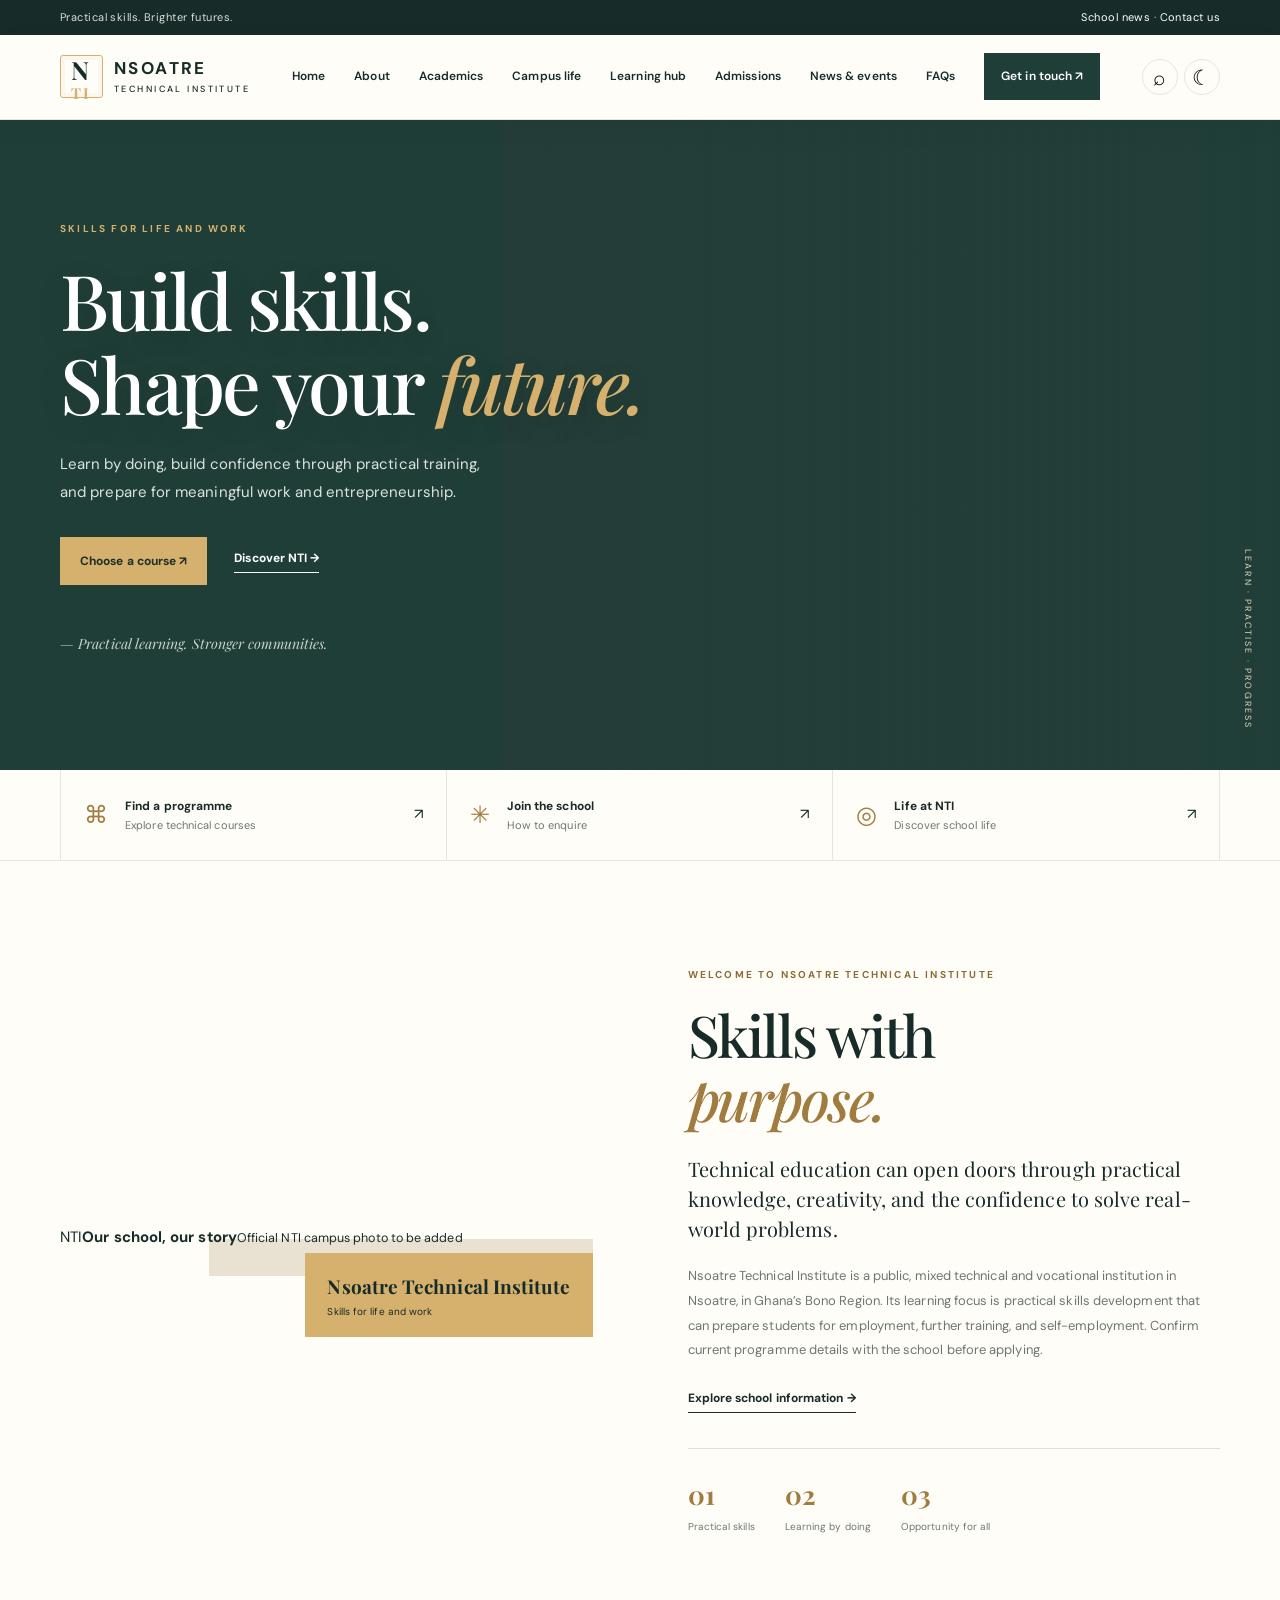
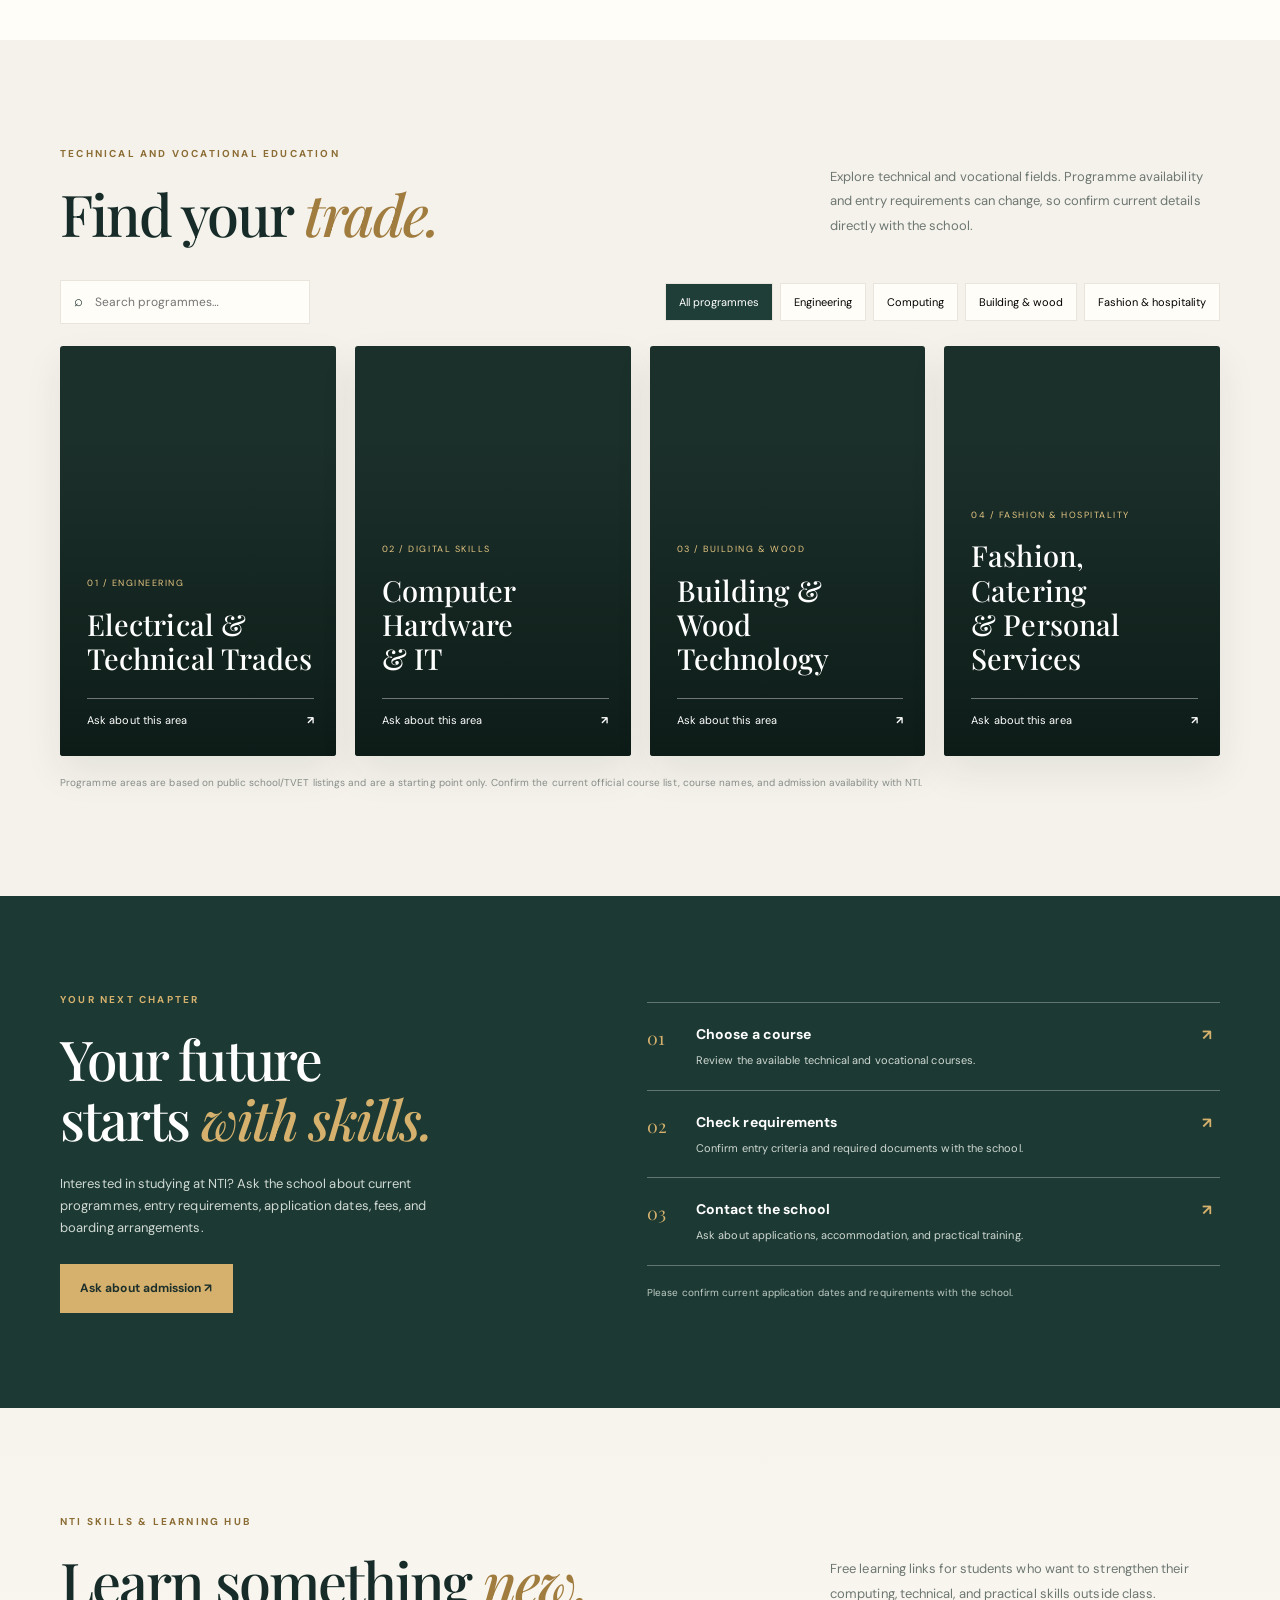
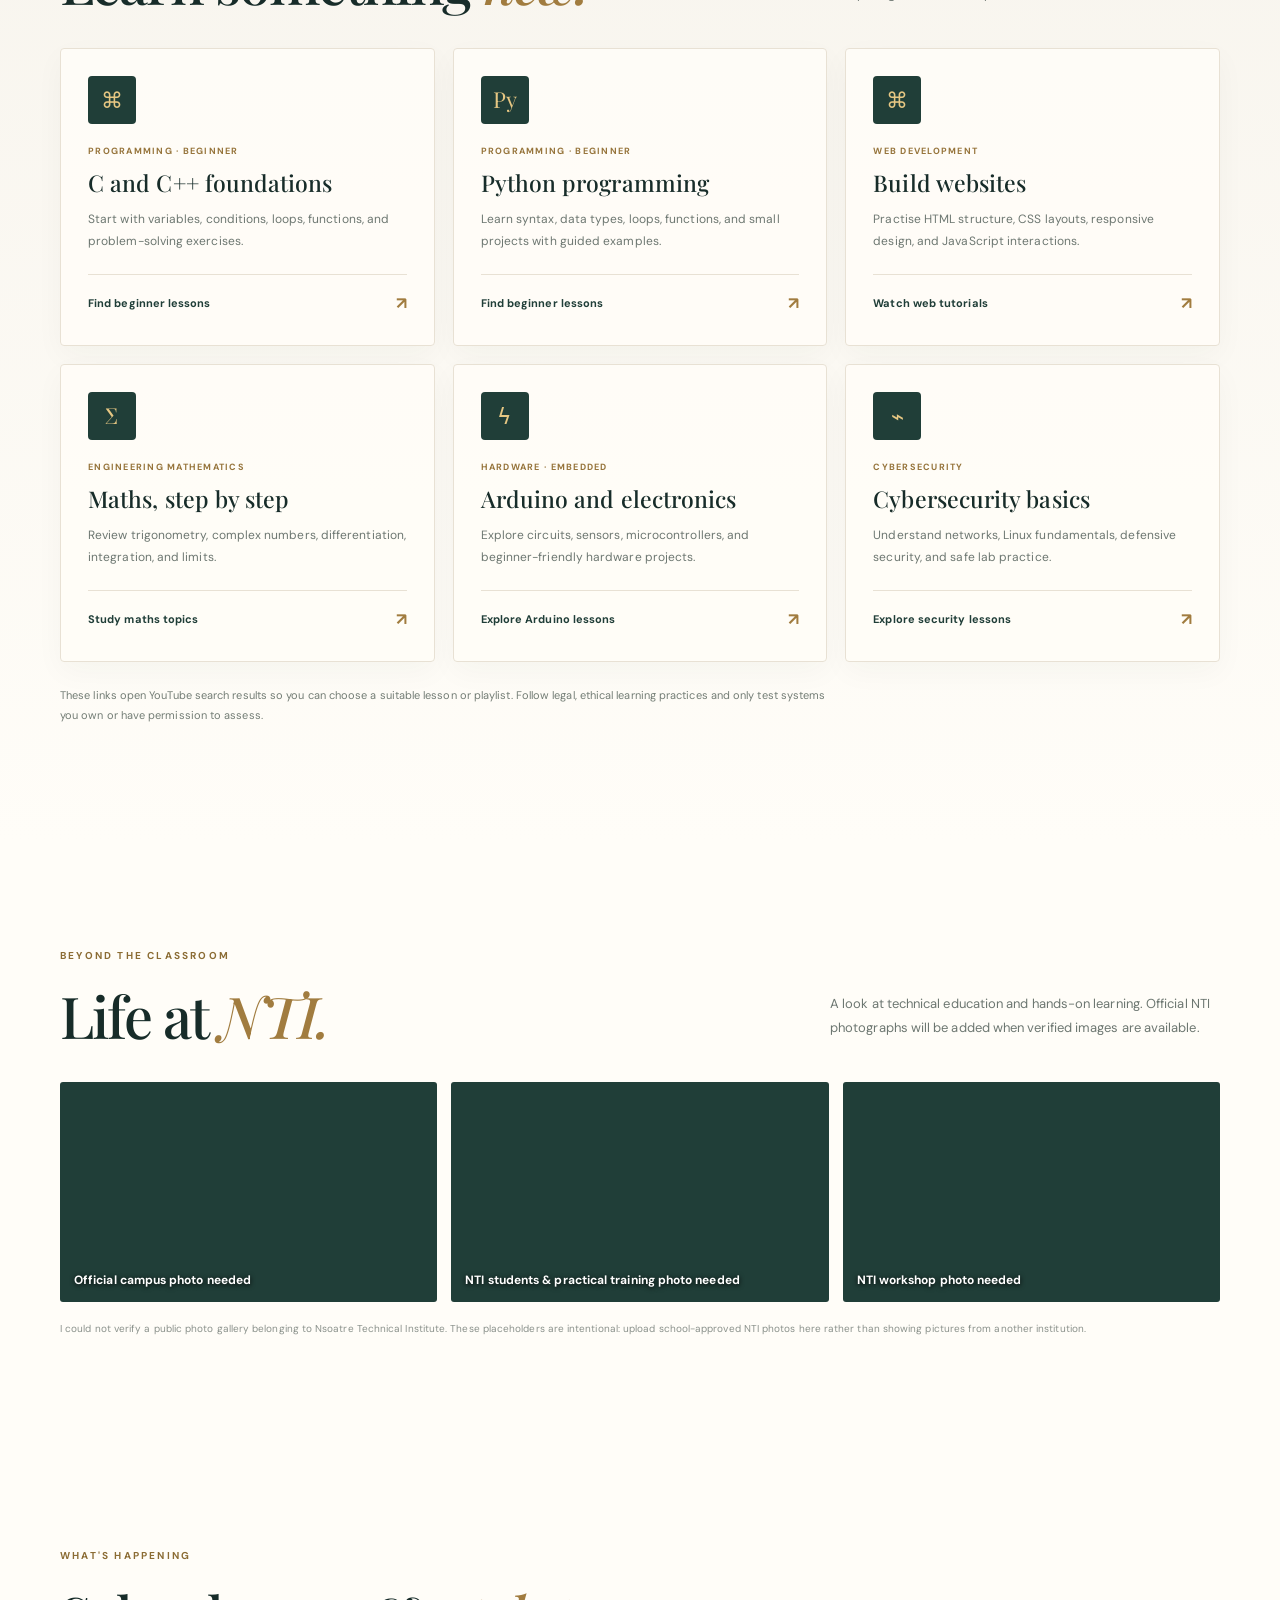
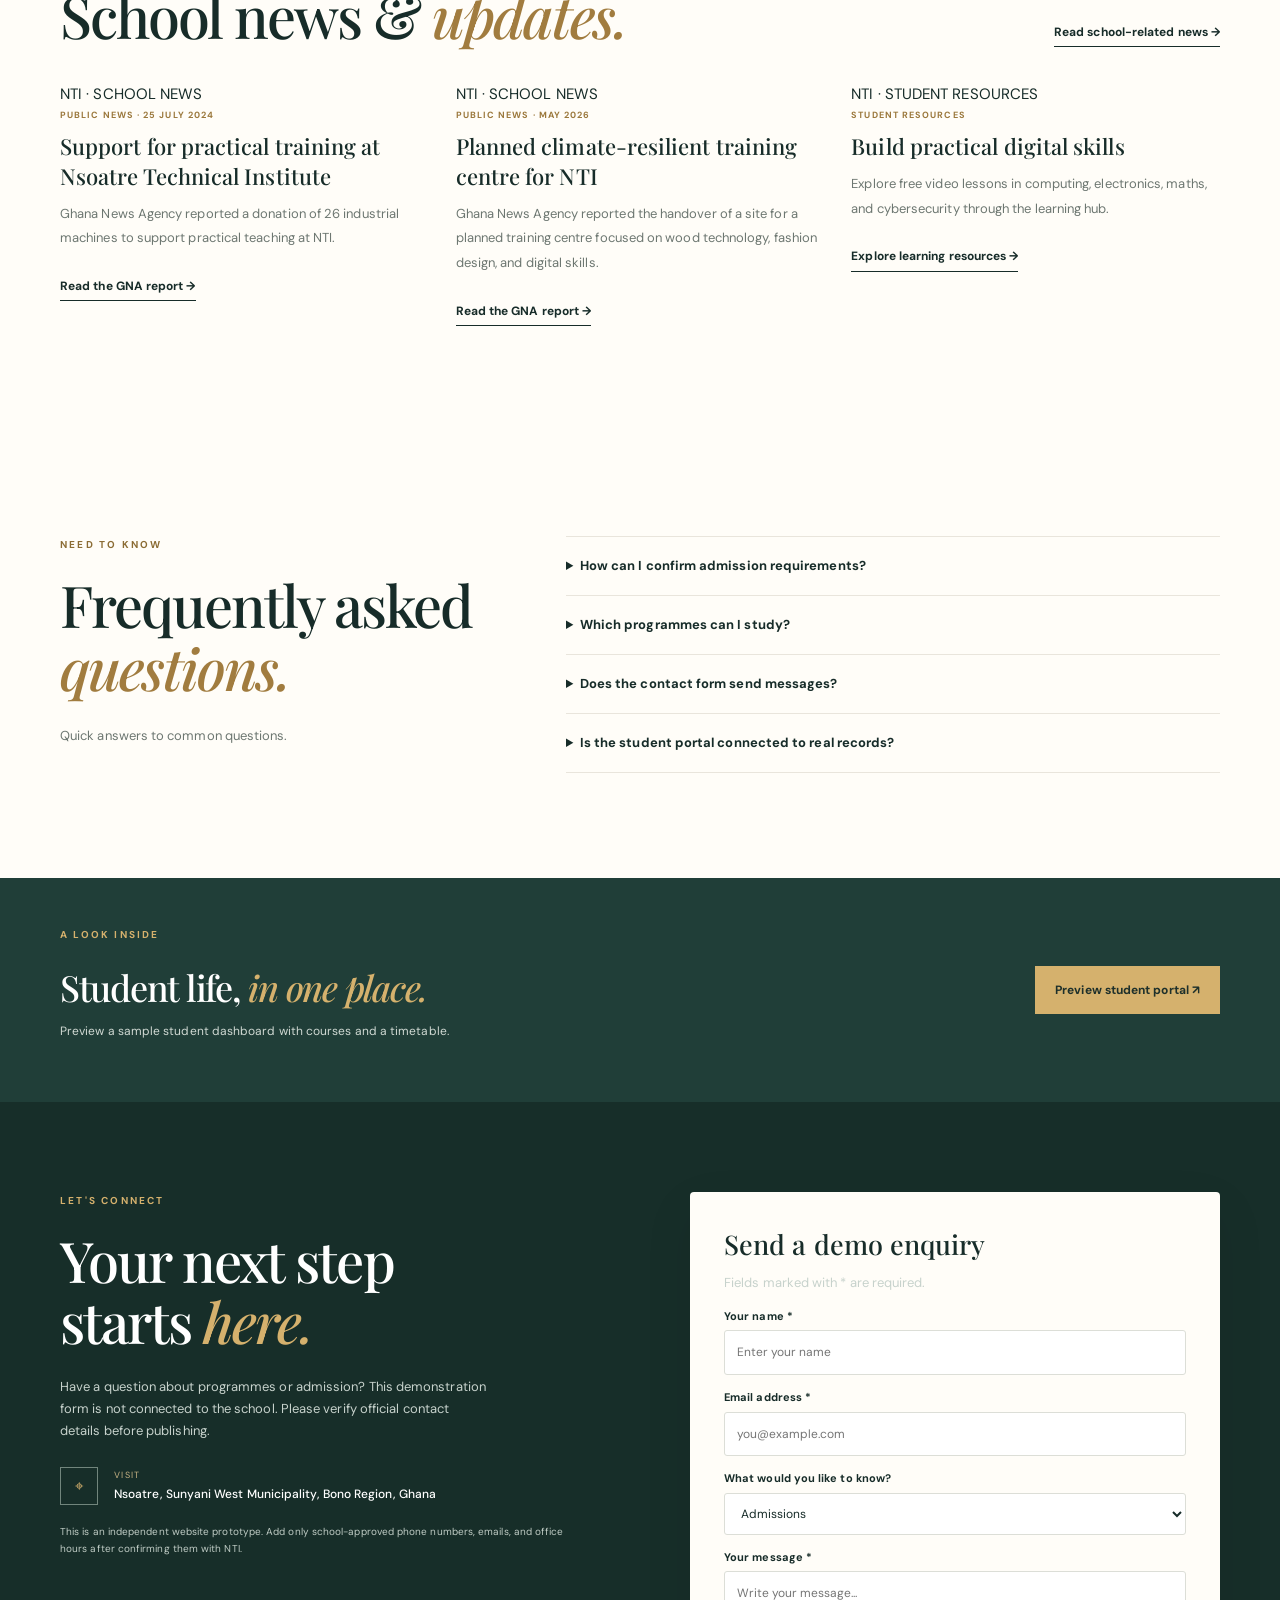
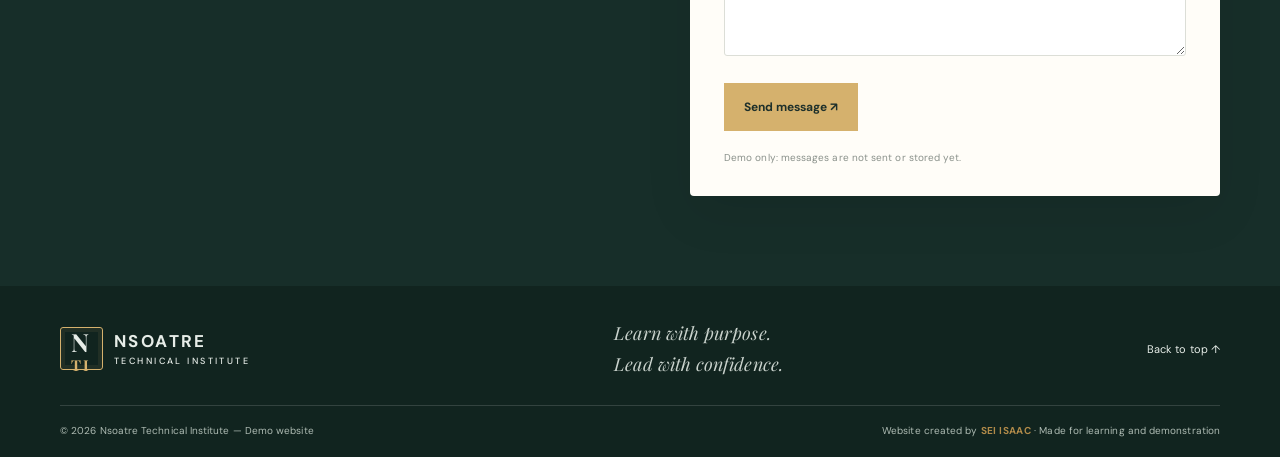
==== commit 916e8674: "Remove photos from other schools pending verified NTI photos" ====
--- a/index.html
+++ b/index.html
@@ -29,8 +29,8 @@
 <main id="main">
 <section class="hero" id="home"><div class="hero-photo"></div><div class="wrap hero-content"><p class="eyebrow">SKILLS FOR LIFE AND WORK</p><h1>Build skills.<br>Shape your <em>future.</em></h1><p class="hero-text">Learn by doing, build confidence through practical training, and prepare for meaningful work and entrepreneurship.</p><div class="actions"><a class="button gold" href="#academics">Choose a course ↗</a><a class="underlink" href="#about">Discover NTI →</a></div><p class="hero-foot">— Practical learning. Stronger communities.</p></div><span class="vertical">LEARN · PRACTISE · PROGRESS</span></section>
 <section class="quick"><div class="wrap quickgrid"><a href="#academics"><span>⌘</span><div><b>Find a programme</b><small>Explore technical courses</small></div><i>↗</i></a><a href="#admissions"><span>✳</span><div><b>Join the school</b><small>How to enquire</small></div><i>↗</i></a><a href="#about"><span>◎</span><div><b>Life at NTI</b><small>Discover school life</small></div><i>↗</i></a></div></section>
-<section class="section" id="about"><div class="wrap about"><div class="aboutpic"><img loading="lazy" src="https://www.unicef.org/ghana/sites/unicef.org.ghana/files/styles/media_large_image/public/UNI1009886.webp?itok=jZ_BGwE8" alt="Technical Institute students walking together"><span class="piclabel">● Practical learning. Brighter futures.</span><div class="floatcard"><b>Think boldly.</b><small>Build what comes next.</small></div></div><div><p class="eyebrow dark">WELCOME TO NSOATRE TECHNICAL INSTITUTE</p><h2>Skills with<br><em>purpose.</em></h2><p class="lead">Technical education can open doors through practical knowledge, creativity, and the confidence to solve real-world problems.</p><p class="muted">Nsoatre Technical Institute is a public, mixed technical and vocational institution in Nsoatre, in Ghana’s Bono Region. Its learning focus is practical skills development that can prepare students for employment, further training, and self-employment. Confirm current programme details with the school before applying.</p><a class="underlink darklink" href="#contact">Explore school information →</a><div class="stats"><div><b>01</b><small>Practical skills</small></div><div><b>02</b><small>Learning by doing</small></div><div><b>03</b><small>Opportunity for all</small></div></div></div></div></section>
-<section class="section academics" id="academics"><div class="wrap"><div class="sectionhead"><div><p class="eyebrow dark">TECHNICAL AND VOCATIONAL EDUCATION</p><h2>Find your <em>trade.</em></h2></div><p class="muted">Explore technical and vocational fields. Programme availability and entry requirements can change, so confirm current details directly with the school.</p></div><div class="program-controls"><label class="search-field">⌕ <input id="program-search" type="search" placeholder="Search programmes…" aria-label="Search programmes"></label><div class="filter-buttons"><button class="filter active" data-filter="all" aria-pressed="true">All programmes</button><button class="filter" data-filter="engineering" aria-pressed="false">Engineering</button><button class="filter" data-filter="digital" aria-pressed="false">Computing</button><button class="filter" data-filter="building" aria-pressed="false">Building & wood</button><button class="filter" data-filter="fashion" aria-pressed="false">Fashion & hospitality</button></div></div><div class="programs" id="program-list"><article class="program" data-category="engineering" data-search="electrical installation electrical engineering motor vehicle automotive plumbing gas fitting"><img loading="lazy" src="https://sdbaos.org/storage/2022/08/IMG-20210501-WA0004.jpg" alt="Technical students practising electrical installation in a workshop; illustrative TVET training photo"><div class="shade"></div><div class="programtext"><small>01 / ENGINEERING</small><h3>Electrical &<br>Technical Trades</h3><a href="#contact">Ask about this area <b>↗</b></a></div></article><article class="program" data-category="digital" data-search="computer hardware technology information technology computer hardware software networking"><img loading="lazy" src="https://assets.zyrosite.com/cdn-cgi/image/format%3Dauto%2Cw%3D1920%2Cfit%3Dcrop/YD0BOZ12jkUv9qKE/pti-2-Yg2yqenKrBFKMga6.JPG" alt="Students working in a technical institute computer lab; illustrative photo"><div class="shade"></div><div class="programtext"><small>02 / DIGITAL SKILLS</small><h3>Computer Hardware<br>& IT</h3><a href="#contact">Ask about this area <b>↗</b></a></div></article><article class="program" data-category="building" data-search="wood technology wood construction building construction plumbing gas fitting"><img loading="lazy" src="https://www.unicef.org/ghana/sites/unicef.org.ghana/files/styles/press_release_feature/public/UNI822927.JPG.webp?itok=hzNvgV" alt="TVET trainees in a woodworking workshop in Ghana; illustrative photo"><div class="shade"></div><div class="programtext"><small>03 / BUILDING & WOOD</small><h3>Building &<br>Wood Technology</h3><a href="#contact">Ask about this area <b>↗</b></a></div></article><article class="program" data-category="fashion" data-search="fashion design garment making catering hospitality hairdressing cosmetology beauty therapy"><img loading="lazy" src="https://media.licdn.com/dms/image/v2/D4D22AQFRyqI5wfx3TQ/feedshare-shrink_800/feedshare-shrink_800/0/1730887777755?e=2147483647&t=JNRwXv4Nj4shoy5ZOoFKHzJPBoX8jOpML-mHkdkxoV8&v=beta" alt="Student working on a garment-making task at a vocational institute; illustrative photo"><div class="shade"></div><div class="programtext"><small>04 / FASHION & HOSPITALITY</small><h3>Fashion, Catering<br>& Personal Services</h3><a href="#contact">Ask about this area <b>↗</b></a></div></article></div><p id="program-empty" class="empty-state" hidden>No programmes match your search.</p><p class="note">Programme areas are based on public school/TVET listings and are a starting point only. Confirm the current official course list, course names, and admission availability with NTI.</p></div></section>
+<section class="section" id="about"><div class="wrap about"><div class="aboutpic ntiphoto-placeholder" role="img" aria-label="Official Nsoatre Technical Institute photo to be added"><span class="placeholder-mark">NTI</span><strong>Our school, our story</strong><small>Official NTI campus photo to be added</small><div class="floatcard"><b>Nsoatre Technical Institute</b><small>Skills for life and work</small></div></div><div><p class="eyebrow dark">WELCOME TO NSOATRE TECHNICAL INSTITUTE</p><h2>Skills with<br><em>purpose.</em></h2><p class="lead">Technical education can open doors through practical knowledge, creativity, and the confidence to solve real-world problems.</p><p class="muted">Nsoatre Technical Institute is a public, mixed technical and vocational institution in Nsoatre, in Ghana’s Bono Region. Its learning focus is practical skills development that can prepare students for employment, further training, and self-employment. Confirm current programme details with the school before applying.</p><a class="underlink darklink" href="#contact">Explore school information →</a><div class="stats"><div><b>01</b><small>Practical skills</small></div><div><b>02</b><small>Learning by doing</small></div><div><b>03</b><small>Opportunity for all</small></div></div></div></div></section>
+<section class="section academics" id="academics"><div class="wrap"><div class="sectionhead"><div><p class="eyebrow dark">TECHNICAL AND VOCATIONAL EDUCATION</p><h2>Find your <em>trade.</em></h2></div><p class="muted">Explore technical and vocational fields. Programme availability and entry requirements can change, so confirm current details directly with the school.</p></div><div class="program-controls"><label class="search-field">⌕ <input id="program-search" type="search" placeholder="Search programmes…" aria-label="Search programmes"></label><div class="filter-buttons"><button class="filter active" data-filter="all" aria-pressed="true">All programmes</button><button class="filter" data-filter="engineering" aria-pressed="false">Engineering</button><button class="filter" data-filter="digital" aria-pressed="false">Computing</button><button class="filter" data-filter="building" aria-pressed="false">Building & wood</button><button class="filter" data-filter="fashion" aria-pressed="false">Fashion & hospitality</button></div></div><div class="programs" id="program-list"><article class="program" data-category="engineering" data-search="electrical installation electrical engineering motor vehicle automotive plumbing gas fitting"><div class="shade"></div><div class="programtext"><small>01 / ENGINEERING</small><h3>Electrical &<br>Technical Trades</h3><a href="#contact">Ask about this area <b>↗</b></a></div></article><article class="program" data-category="digital" data-search="computer hardware technology information technology computer hardware software networking"><div class="shade"></div><div class="programtext"><small>02 / DIGITAL SKILLS</small><h3>Computer Hardware<br>& IT</h3><a href="#contact">Ask about this area <b>↗</b></a></div></article><article class="program" data-category="building" data-search="wood technology wood construction building construction plumbing gas fitting"><div class="shade"></div><div class="programtext"><small>03 / BUILDING & WOOD</small><h3>Building &<br>Wood Technology</h3><a href="#contact">Ask about this area <b>↗</b></a></div></article><article class="program" data-category="fashion" data-search="fashion design garment making catering hospitality hairdressing cosmetology beauty therapy"><div class="shade"></div><div class="programtext"><small>04 / FASHION & HOSPITALITY</small><h3>Fashion, Catering<br>& Personal Services</h3><a href="#contact">Ask about this area <b>↗</b></a></div></article></div><p id="program-empty" class="empty-state" hidden>No programmes match your search.</p><p class="note">Programme areas are based on public school/TVET listings and are a starting point only. Confirm the current official course list, course names, and admission availability with NTI.</p></div></section>
 <section class="admissions" id="admissions"><div class="admitphoto"></div><div class="wrap admitgrid"><div><p class="eyebrow">YOUR NEXT CHAPTER</p><h2>Your future<br>starts <em>with skills.</em></h2><p>Interested in studying at NTI? Ask the school about current programmes, entry requirements, application dates, fees, and boarding arrangements.</p><a class="button gold" href="#contact">Ask about admission ↗</a></div><div class="steps"><article><span>01</span><div><h3>Choose a course</h3><p>Review the available technical and vocational courses.</p></div><b>↗</b></article><article><span>02</span><div><h3>Check requirements</h3><p>Confirm entry criteria and required documents with the school.</p></div><b>↗</b></article><article><span>03</span><div><h3>Contact the school</h3><p>Ask about applications, accommodation, and practical training.</p></div><b>↗</b></article><p class="note lightnote">Please confirm current application dates and requirements with the school.</p></div></div></section>
 
 <section class="section learning-section" id="learning">
@@ -50,7 +50,7 @@
     <p class="learning-footnote">These links open YouTube search results so you can choose a suitable lesson or playlist. Follow legal, ethical learning practices and only test systems you own or have permission to assess.</p>
   </div>
 </section>
-<section class="section campus-section" id="campus"><div class="wrap"><div class="sectionhead"><div><p class="eyebrow dark">BEYOND THE CLASSROOM</p><h2>Life at <em>NTI.</em></h2></div><p class="muted">A look at technical education and hands-on learning. Photos shown here are illustrative Ghanaian TVET training images, not verified photographs of NTI.</p></div><div class="gallery"><button class="gallery-item" data-full="https://sdbaos.org/storage/2022/08/IMG-20210501-WA0004.jpg" data-caption="Illustrative electrical installation training in Ghana"><img loading="lazy" src="https://sdbaos.org/storage/2022/08/IMG-20210501-WA0004.jpg" alt="TVET trainees practising electrical installation in Ghana; not a verified NTI photo"><span>Practical training ↗</span></button><button class="gallery-item" data-full="https://www.unicef.org/ghana/sites/unicef.org.ghana/files/styles/media_large_image/public/UNI1009886.webp?itok=jZ_BGwE8" data-caption="Illustrative electrical wiring practice"><img loading="lazy" src="https://www.unicef.org/ghana/sites/unicef.org.ghana/files/styles/media_large_image/public/UNI1009886.webp?itok=jZ_BGwE8" alt="Young apprentices practising electrical wiring in Ghana; illustrative, not verified as NTI"><span>Skills in practice ↗</span></button><button class="gallery-item" data-full="https://www.unicef.org/ghana/sites/unicef.org.ghana/files/styles/press_release_feature/public/UNI822927.JPG.webp?itok=hzNvgV" data-caption="Illustrative woodworking workshop in Ghana"><img loading="lazy" src="https://www.unicef.org/ghana/sites/unicef.org.ghana/files/styles/press_release_feature/public/UNI822927.JPG.webp?itok=hzNvgV" alt="TVET trainees in a woodworking workshop in Ghana; illustrative, not verified as NTI"><span>Workshop learning ↗</span></button></div><p class="note">Important: these are illustrative photos from other Ghanaian TVET training settings, not verified photos of Nsoatre Technical Institute. Replace them with school-authorised NTI campus, workshop, and student photos before presenting the site as official.</p></div></section><section class="section" id="news"><div class="wrap"><div class="sectionhead"><div><p class="eyebrow dark">WHAT'S HAPPENING</p><h2>School news & <em>updates.</em></h2></div><a class="underlink darklink" href="#contact">Read school-related news →</a></div><div class="newsgrid"><article><img loading="lazy" src="https://sdbaos.org/storage/2022/08/IMG-20210501-WA0004.jpg" alt="Illustrative practical vocational training"><p class="meta">PUBLIC NEWS · 25 JULY 2024</p><h3>Support for practical training at Nsoatre Technical Institute</h3><p class="muted">Ghana News Agency reported a donation of 26 industrial machines to support practical teaching at NTI.</p><a class="underlink darklink" href="https://gna.org.gh/2024/07/hearts-for-children-foundation-donates-industrial-machines-to-nti/" target="_blank" rel="noopener noreferrer">Read the GNA report →</a></article><article><img loading="lazy" src="https://www.unicef.org/ghana/sites/unicef.org.ghana/files/styles/press_release_feature/public/UNI822927.JPG.webp?itok=hzNvgV" alt="Illustrative vocational training in Ghana"><p class="meta">PUBLIC NEWS · MAY 2026</p><h3>Planned climate-resilient training centre for NTI</h3><p class="muted">Ghana News Agency reported the handover of a site for a planned training centre focused on wood technology, fashion design, and digital skills.</p><a class="underlink darklink" href="https://gna.org.gh/2026/05/contractor-begins-construction-of-gh%C2%A26-5m-climate-resilient-centre-at-nvti/" target="_blank" rel="noopener noreferrer">Read the GNA report →</a></article><article><img loading="lazy" src="https://assets.zyrosite.com/cdn-cgi/image/format%3Dauto%2Cw%3D1920%2Cfit%3Dcrop/YD0BOZ12jkUv9qKE/pti-2-Yg2yqenKrBFKMga6.JPG" alt="Illustrative computer lab training"><p class="meta">STUDENT RESOURCES</p><h3>Build practical digital skills</h3><p class="muted">Explore free video lessons in computing, electronics, maths, and cybersecurity through the learning hub.</p><a class="underlink darklink" href="#learning">Explore learning resources →</a></article></div></div></section>
+<section class="section campus-section" id="campus"><div class="wrap"><div class="sectionhead"><div><p class="eyebrow dark">BEYOND THE CLASSROOM</p><h2>Life at <em>NTI.</em></h2></div><p class="muted">A look at technical education and hands-on learning. Official NTI photographs will be added when verified images are available.</p></div><div class="gallery nti-gallery-placeholders"><div class="gallery-item" role="img" aria-label="Official NTI campus photo to be added"><span>Official campus photo needed</span></div><div class="gallery-item" role="img" aria-label="Official NTI students and practical training photo to be added"><span>NTI students & practical training photo needed</span></div><div class="gallery-item" role="img" aria-label="Official NTI workshop photo to be added"><span>NTI workshop photo needed</span></div></div><p class="note">I could not verify a public photo gallery belonging to Nsoatre Technical Institute. These placeholders are intentional: upload school-approved NTI photos here rather than showing pictures from another institution.</p></div></section><section class="section" id="news"><div class="wrap"><div class="sectionhead"><div><p class="eyebrow dark">WHAT'S HAPPENING</p><h2>School news & <em>updates.</em></h2></div><a class="underlink darklink" href="#contact">Read school-related news →</a></div><div class="newsgrid"><article><div class="news-photo-placeholder" aria-hidden="true">NTI · SCHOOL NEWS</div><p class="meta">PUBLIC NEWS · 25 JULY 2024</p><h3>Support for practical training at Nsoatre Technical Institute</h3><p class="muted">Ghana News Agency reported a donation of 26 industrial machines to support practical teaching at NTI.</p><a class="underlink darklink" href="https://gna.org.gh/2024/07/hearts-for-children-foundation-donates-industrial-machines-to-nti/" target="_blank" rel="noopener noreferrer">Read the GNA report →</a></article><article><div class="news-photo-placeholder" aria-hidden="true">NTI · SCHOOL NEWS</div><p class="meta">PUBLIC NEWS · MAY 2026</p><h3>Planned climate-resilient training centre for NTI</h3><p class="muted">Ghana News Agency reported the handover of a site for a planned training centre focused on wood technology, fashion design, and digital skills.</p><a class="underlink darklink" href="https://gna.org.gh/2026/05/contractor-begins-construction-of-gh%C2%A26-5m-climate-resilient-centre-at-nvti/" target="_blank" rel="noopener noreferrer">Read the GNA report →</a></article><article><div class="news-photo-placeholder" aria-hidden="true">NTI · STUDENT RESOURCES</div><p class="meta">STUDENT RESOURCES</p><h3>Build practical digital skills</h3><p class="muted">Explore free video lessons in computing, electronics, maths, and cybersecurity through the learning hub.</p><a class="underlink darklink" href="#learning">Explore learning resources →</a></article></div></div></section>
 <section class="section faq-section" id="faq"><div class="wrap faq-layout"><div><p class="eyebrow dark">NEED TO KNOW</p><h2>Frequently asked<br><em>questions.</em></h2><p class="muted">Quick answers to common questions.</p></div><div class="faq-list"><details><summary>How can I confirm admission requirements?</summary><p>Ask the school directly for the latest entry requirements, application dates, and required documents.</p></details><details><summary>Which programmes can I study?</summary><p>Use the programme search above as a guide, then confirm the current official course list with NTI.</p></details><details><summary>Does the contact form send messages?</summary><p>This demo form does not send or store messages. Connect an approved contact service before accepting real enquiries.</p></details><details><summary>Is the student portal connected to real records?</summary><p>No. Any portal preview is a demonstration only and has no real login or student data.</p></details></div></div></section><section class="portal-promo"><div class="wrap portal-promo-inner"><div><p class="eyebrow">A LOOK INSIDE</p><h2>Student life, <em>in one place.</em></h2><p>Preview a sample student dashboard with courses and a timetable.</p></div><a class="button gold" href="portal.html">Preview student portal ↗</a></div></section><section class="contact" id="contact"><div class="wrap contactgrid"><div><p class="eyebrow">LET'S CONNECT</p><h2>Your next step<br>starts <em>here.</em></h2><p>Have a question about programmes or admission? This demonstration form is not connected to the school. Please verify official contact details before publishing.</p><div class="detail"><span>⌖</span><div><small>VISIT</small><b>Nsoatre, Sunyani West Municipality, Bono Region, Ghana</b></div></div><p class="note lightnote">This is an independent website prototype. Add only school-approved phone numbers, emails, and office hours after confirming them with NTI.</p></div><form id="contact-form" class="form"><h3>Send a demo enquiry</h3><p>Fields marked with * are required.</p><label for="name">Your name *</label><input id="name" name="name" required placeholder="Enter your name"><label for="email">Email address *</label><input id="email" name="email" type="email" required placeholder="you@example.com"><label for="topic">What would you like to know?</label><select id="topic" name="topic"><option>Admissions</option><option>Academic programmes</option><option>Campus life</option><option>Other enquiry</option></select><label for="message">Your message *</label><textarea id="message" name="message" rows="3" required placeholder="Write your message..."></textarea><button class="button gold" type="submit">Send message ↗</button><p id="feedback" role="status" aria-live="polite"></p><small class="note">Demo only: messages are not sent or stored yet.</small></form></div></section>
 </main><footer><div class="wrap footertop"><a class="brand" href="#home"><span class="crest">N<span>TI</span></span><span>NSOATRE<small>TECHNICAL INSTITUTE</small></span></a><p>Learn with purpose.<br>Lead with confidence.</p><a href="#home">Back to top ↑</a></div><div class="wrap footerbottom"><span>© <span id="year"></span> Nsoatre Technical Institute — Demo website</span><span>Website created by <strong class="creator-credit">SEI ISAAC</strong> · Made for learning and demonstration</span></div></footer>
 <button class="back-top" id="back-top" aria-label="Back to top" title="Back to top">↑</button><dialog id="search-dialog" class="modal search-modal" aria-labelledby="search-title"><form method="dialog"><button class="modal-close" aria-label="Close search">×</button></form><h2 id="search-title">Search NTI</h2><label class="search-field">⌕ <input id="site-search" type="search" placeholder="Search sections…" aria-label="Search sections"></label><div id="search-results" class="search-results"><p class="muted">Start typing to find pages and sections.</p></div></dialog><dialog id="image-dialog" class="modal image-modal" aria-label="Campus photo preview"><form method="dialog"><button class="modal-close" aria-label="Close image">×</button></form><img id="lightbox-image" alt=""><p id="lightbox-caption"></p></dialog></body></html>
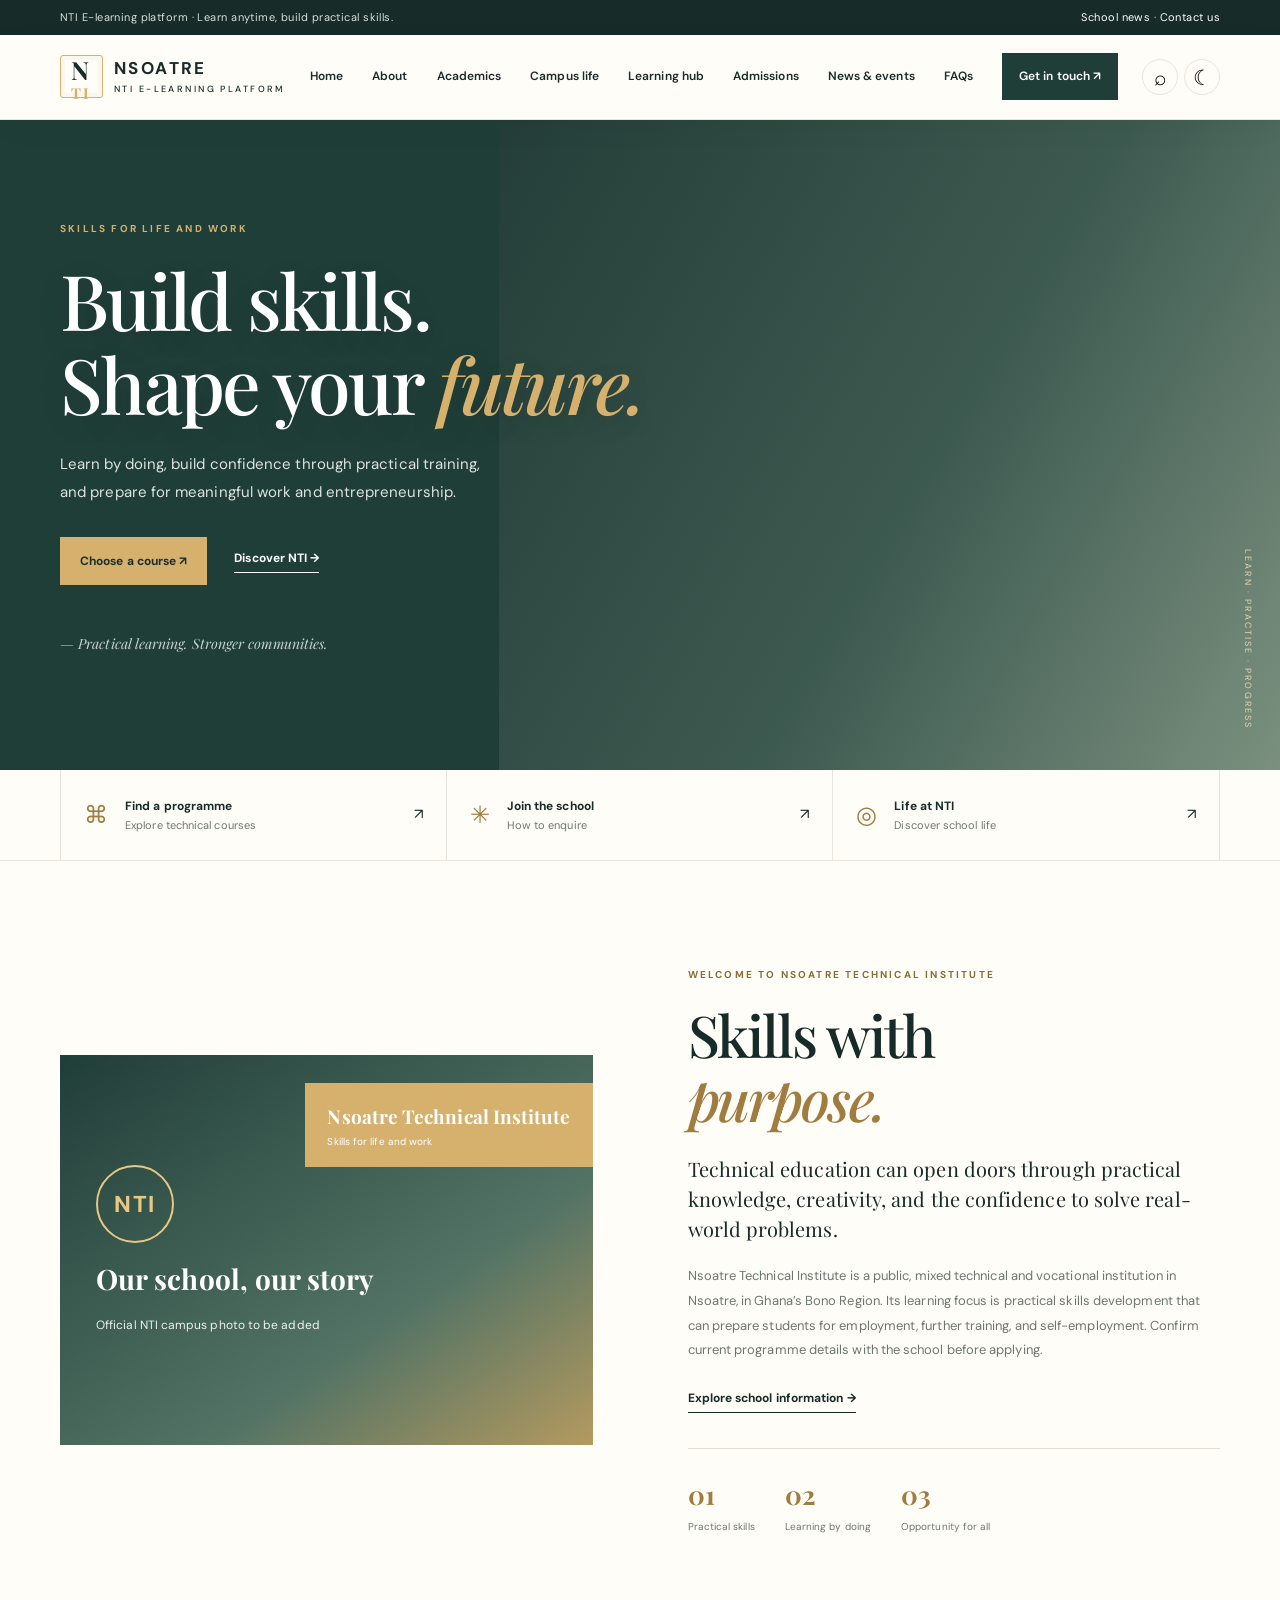
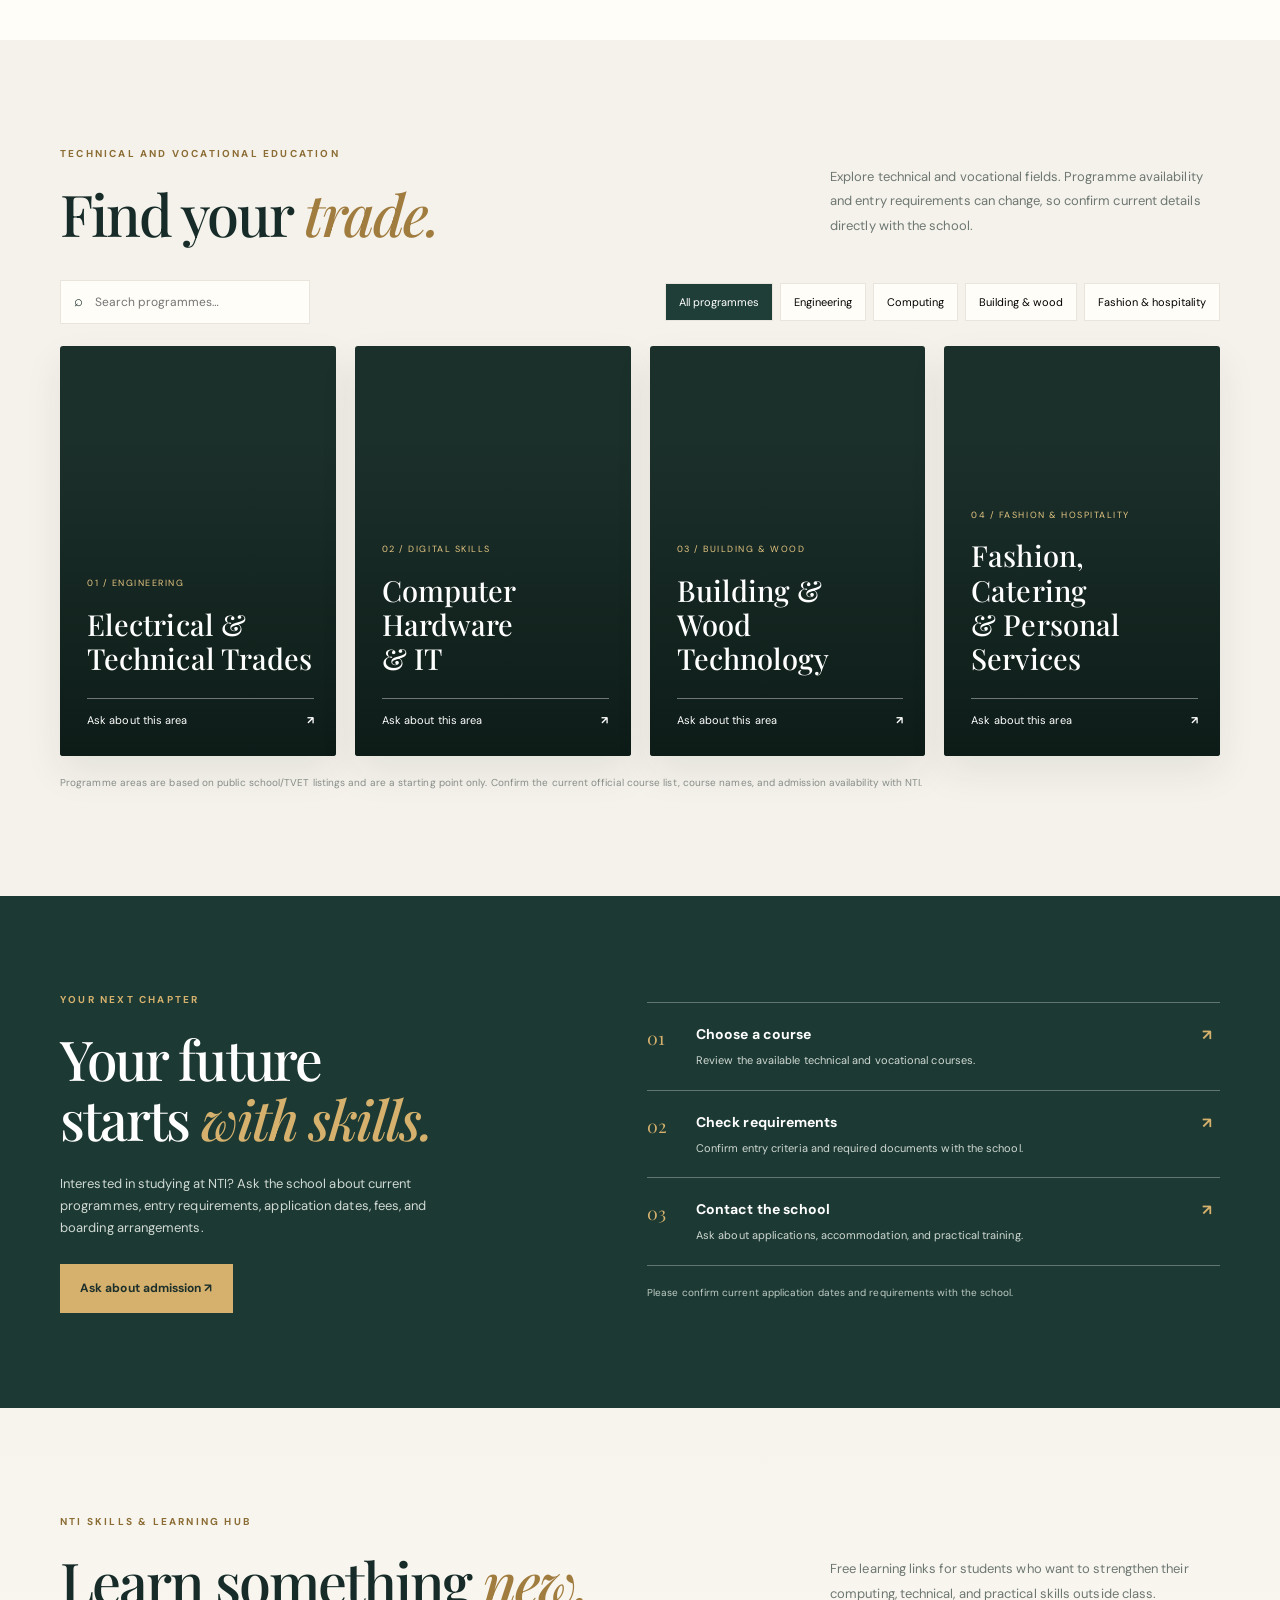
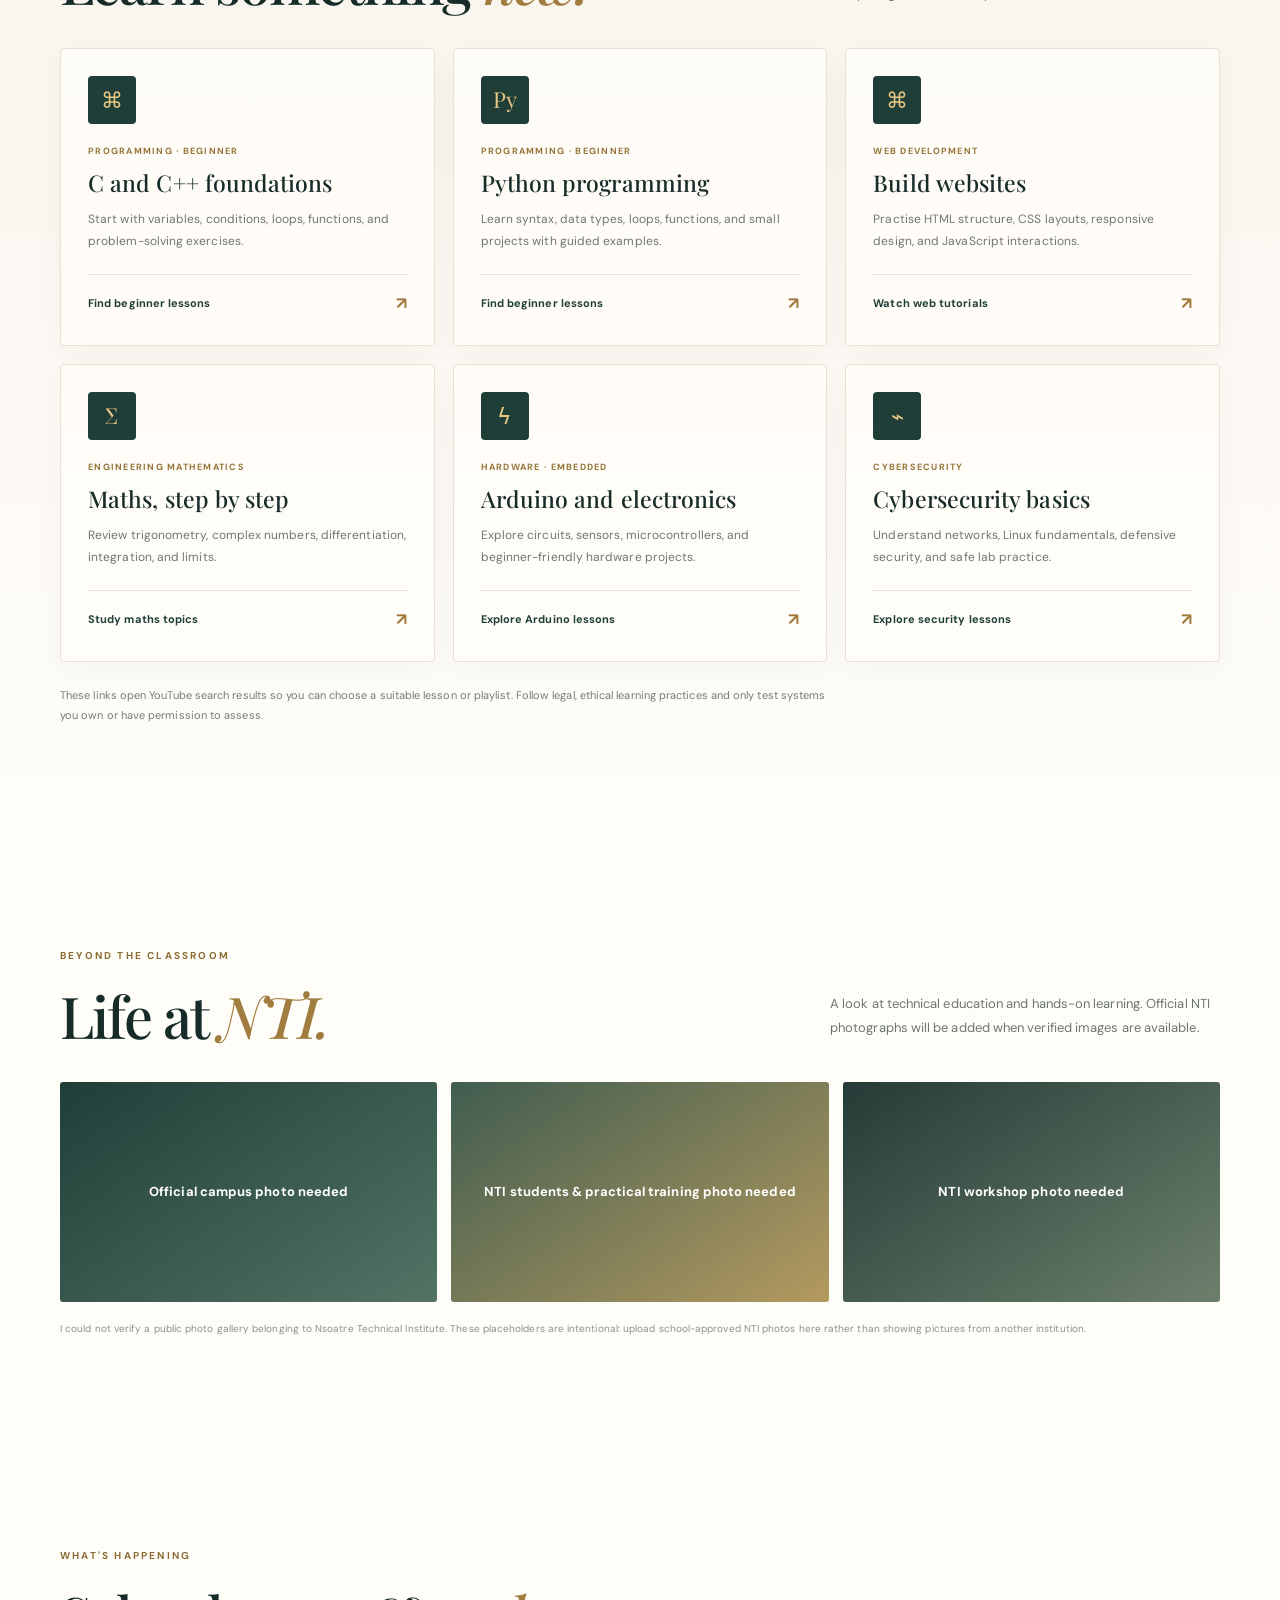
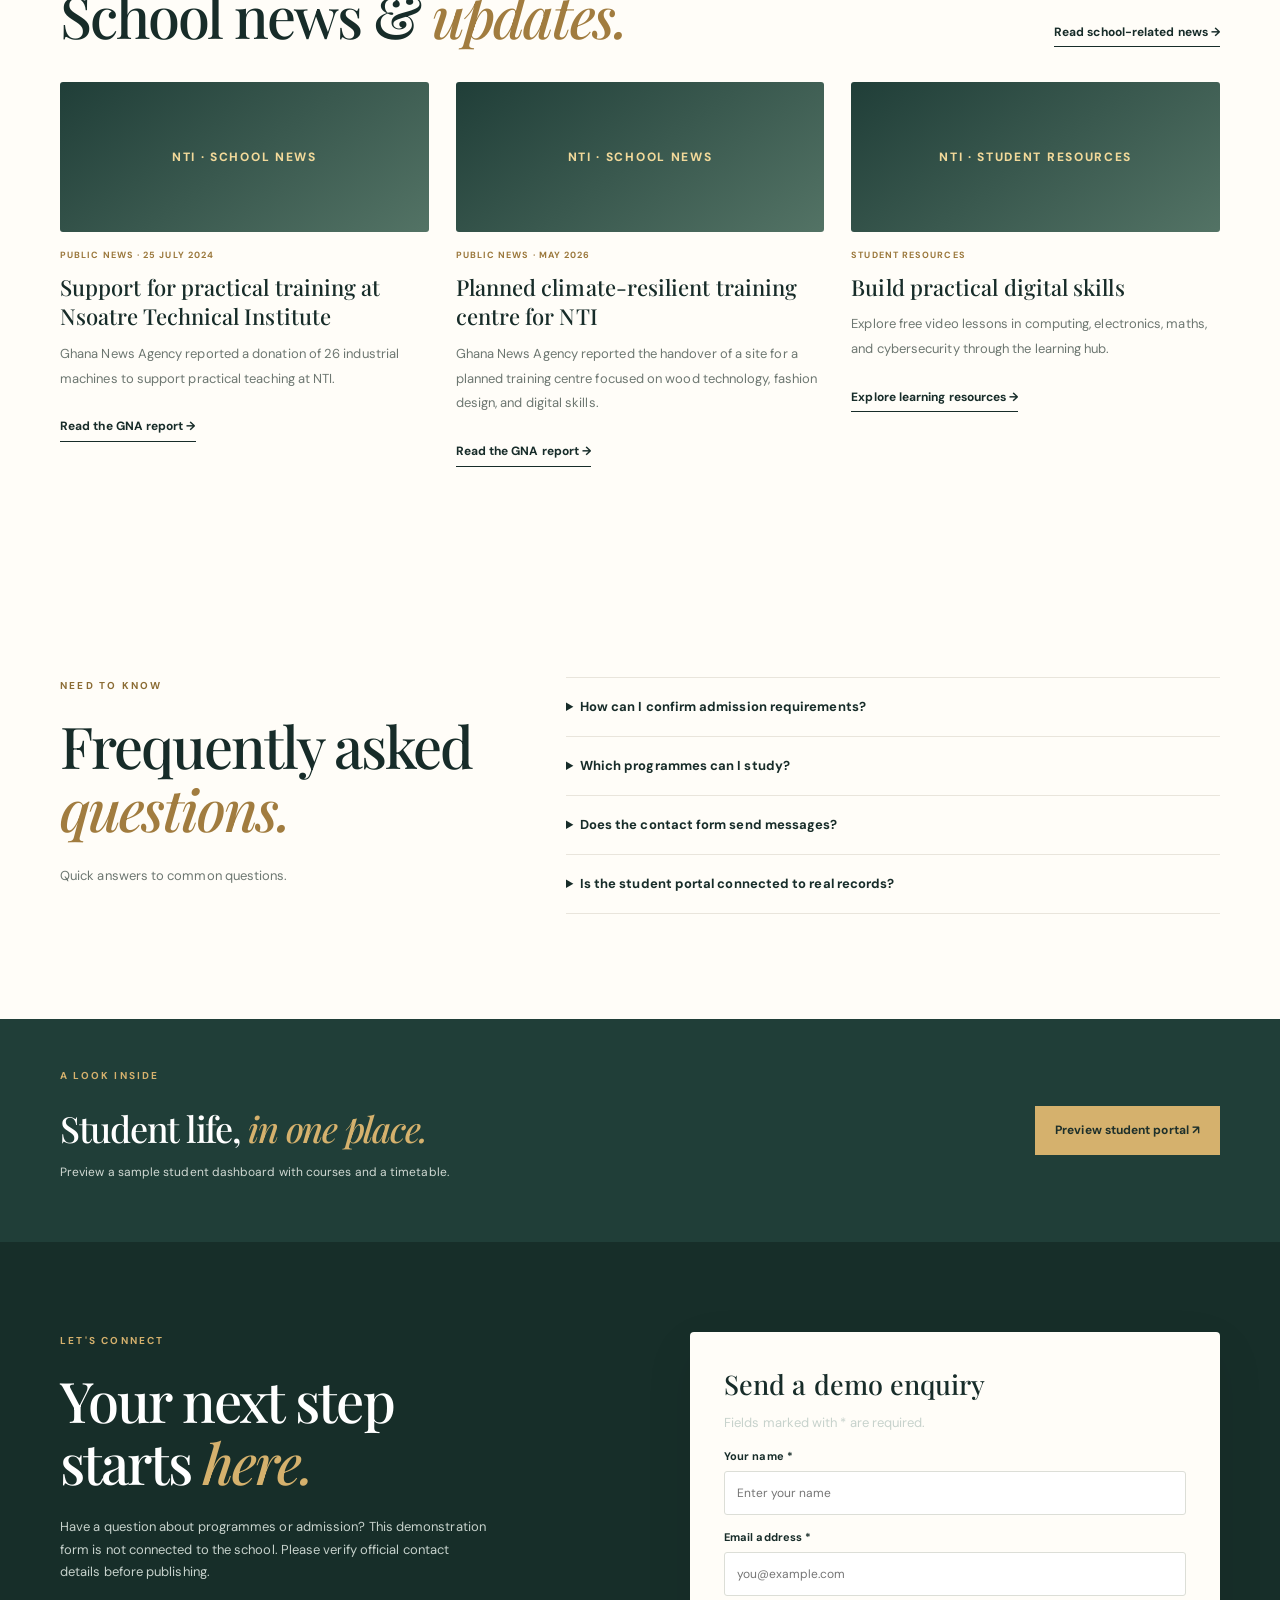
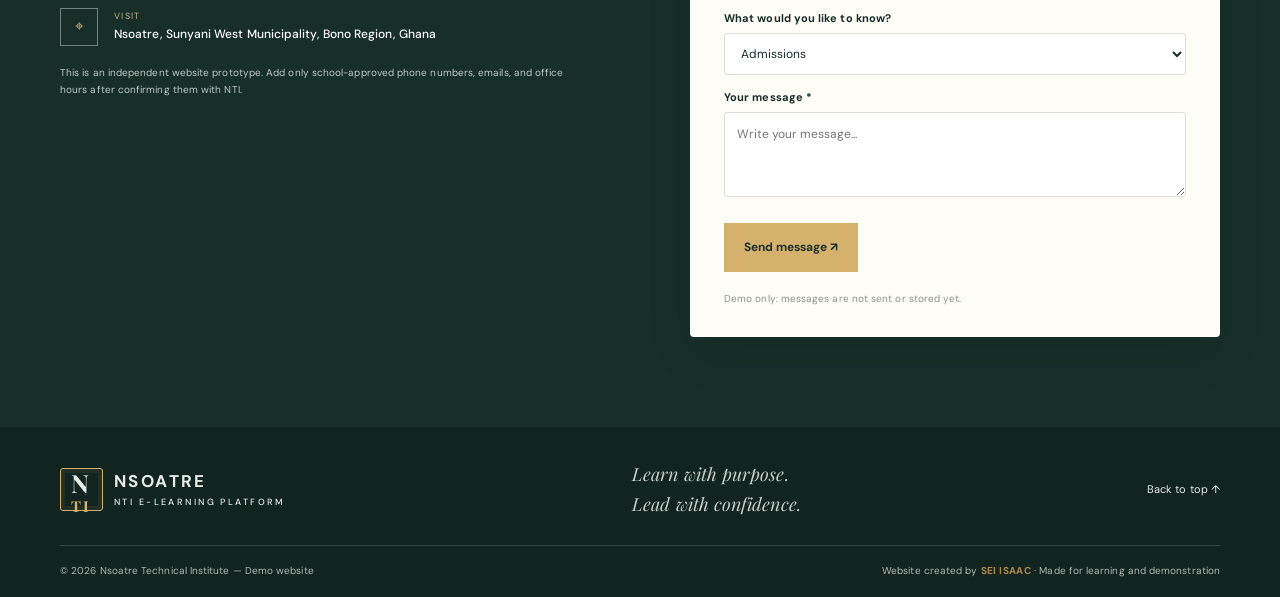
==== commit e402e2dc: "Rename website to NTI E-learning platform" ====
--- a/index.html
+++ b/index.html
@@ -4,28 +4,28 @@
 <meta charset="utf-8"><meta name="viewport" content="width=device-width,initial-scale=1">
 <meta name="description" content="Discover Nsoatre Technical Institute in Nsoatre, Bono Region, Ghana — technical and vocational education, practical skills training, student life, and learning resources.">
 <meta name="robots" content="index, follow">
-<link rel="canonical" href="https://summit-technical institute-website-le1f.vercel.app/">
+<link rel="canonical" href="https://summit-university-website-le1f.vercel.app/">
 <meta property="og:type" content="website">
-<meta property="og:title" content="Nsoatre Technical Institute | Skills for Life and Work">
+<meta property="og:title" content="Nsoatre Technical Institute (NTI) - E-learning Platform">
 <meta property="og:description" content="Discover technical and vocational programmes, practical skills training, student life, and learning resources at Nsoatre Technical Institute, Ghana.">
-<meta property="og:url" content="https://summit-technical institute-website-le1f.vercel.app/">
+<meta property="og:url" content="https://summit-university-website-le1f.vercel.app/">
 <script type="application/ld+json">
 {
   "@context": "https://schema.org",
   "@type": "WebSite",
-  "name": "Nsoatre Technical Institute",
-  "alternateName": "Nsoatre Technical Institute",
-  "url": "https://summit-technical institute-website-le1f.vercel.app/"
+  "name": "Nsoatre Technical Institute (NTI) - E-learning Platform",
+  "alternateName": "NTI E-learning Platform",
+  "url": "https://summit-university-website-le1f.vercel.app/"
 }
 </script>
-<title>Nsoatre Technical Institute | Skills for Life and Work</title>
+<title>Nsoatre Technical Institute (NTI) - E-learning Platform</title>
 <link rel="preconnect" href="https://fonts.googleapis.com"><link rel="preconnect" href="https://fonts.gstatic.com" crossorigin>
 <link href="https://fonts.googleapis.com/css2?family=DM+Sans:wght@400;500;600;700&family=Playfair+Display:ital,wght@0,500;0,600;1,500;1,600&display=swap" rel="stylesheet">
 <meta name="theme-color" content="#203e38"><link rel="stylesheet" href="styles.css"><script src="script.js" defer></script>
 </head>
 <body><a class="skip-link" href="#main">Skip to content</a>
-<div class="topline"><div class="wrap topinner"><span>Practical skills. Brighter futures.</span><span><a href="#news">School news</a> · <a href="#contact">Contact us</a></span></div></div>
-<header class="header"><div class="wrap navrow"><a class="brand" href="#home"><span class="crest">N<span>TI</span></span><span>NSOATRE<small>TECHNICAL INSTITUTE</small></span></a><button class="menu" aria-label="Open navigation" aria-expanded="false">☰</button><nav id="nav" aria-label="Main navigation"><a href="#home">Home</a><a href="#about">About</a><a href="#academics">Academics</a><a href="#campus">Campus life</a><a href="#learning">Learning hub</a><a href="#admissions">Admissions</a><a href="#news">News & events</a><a href="#faq">FAQs</a><a class="apply" href="#contact">Get in touch ↗</a></nav><div class="header-tools"><button class="icon-button" id="search-toggle" aria-label="Search this website" title="Search">⌕</button><button class="icon-button" id="theme-toggle" aria-label="Toggle dark mode" title="Toggle light/dark mode">☾</button></div></div></header>
+<div class="topline"><div class="wrap topinner"><span>NTI E-learning platform · Learn anytime, build practical skills.</span><span><a href="#news">School news</a> · <a href="#contact">Contact us</a></span></div></div>
+<header class="header"><div class="wrap navrow"><a class="brand" href="#home"><span class="crest">N<span>TI</span></span><span>NSOATRE<small>NTI E-LEARNING PLATFORM</small></span></a><button class="menu" aria-label="Open navigation" aria-expanded="false">☰</button><nav id="nav" aria-label="Main navigation"><a href="#home">Home</a><a href="#about">About</a><a href="#academics">Academics</a><a href="#campus">Campus life</a><a href="#learning">Learning hub</a><a href="#admissions">Admissions</a><a href="#news">News & events</a><a href="#faq">FAQs</a><a class="apply" href="#contact">Get in touch ↗</a></nav><div class="header-tools"><button class="icon-button" id="search-toggle" aria-label="Search this website" title="Search">⌕</button><button class="icon-button" id="theme-toggle" aria-label="Toggle dark mode" title="Toggle light/dark mode">☾</button></div></div></header>
 <main id="main">
 <section class="hero" id="home"><div class="hero-photo"></div><div class="wrap hero-content"><p class="eyebrow">SKILLS FOR LIFE AND WORK</p><h1>Build skills.<br>Shape your <em>future.</em></h1><p class="hero-text">Learn by doing, build confidence through practical training, and prepare for meaningful work and entrepreneurship.</p><div class="actions"><a class="button gold" href="#academics">Choose a course ↗</a><a class="underlink" href="#about">Discover NTI →</a></div><p class="hero-foot">— Practical learning. Stronger communities.</p></div><span class="vertical">LEARN · PRACTISE · PROGRESS</span></section>
 <section class="quick"><div class="wrap quickgrid"><a href="#academics"><span>⌘</span><div><b>Find a programme</b><small>Explore technical courses</small></div><i>↗</i></a><a href="#admissions"><span>✳</span><div><b>Join the school</b><small>How to enquire</small></div><i>↗</i></a><a href="#about"><span>◎</span><div><b>Life at NTI</b><small>Discover school life</small></div><i>↗</i></a></div></section>
@@ -52,5 +52,5 @@
 </section>
 <section class="section campus-section" id="campus"><div class="wrap"><div class="sectionhead"><div><p class="eyebrow dark">BEYOND THE CLASSROOM</p><h2>Life at <em>NTI.</em></h2></div><p class="muted">A look at technical education and hands-on learning. Official NTI photographs will be added when verified images are available.</p></div><div class="gallery nti-gallery-placeholders"><div class="gallery-item" role="img" aria-label="Official NTI campus photo to be added"><span>Official campus photo needed</span></div><div class="gallery-item" role="img" aria-label="Official NTI students and practical training photo to be added"><span>NTI students & practical training photo needed</span></div><div class="gallery-item" role="img" aria-label="Official NTI workshop photo to be added"><span>NTI workshop photo needed</span></div></div><p class="note">I could not verify a public photo gallery belonging to Nsoatre Technical Institute. These placeholders are intentional: upload school-approved NTI photos here rather than showing pictures from another institution.</p></div></section><section class="section" id="news"><div class="wrap"><div class="sectionhead"><div><p class="eyebrow dark">WHAT'S HAPPENING</p><h2>School news & <em>updates.</em></h2></div><a class="underlink darklink" href="#contact">Read school-related news →</a></div><div class="newsgrid"><article><div class="news-photo-placeholder" aria-hidden="true">NTI · SCHOOL NEWS</div><p class="meta">PUBLIC NEWS · 25 JULY 2024</p><h3>Support for practical training at Nsoatre Technical Institute</h3><p class="muted">Ghana News Agency reported a donation of 26 industrial machines to support practical teaching at NTI.</p><a class="underlink darklink" href="https://gna.org.gh/2024/07/hearts-for-children-foundation-donates-industrial-machines-to-nti/" target="_blank" rel="noopener noreferrer">Read the GNA report →</a></article><article><div class="news-photo-placeholder" aria-hidden="true">NTI · SCHOOL NEWS</div><p class="meta">PUBLIC NEWS · MAY 2026</p><h3>Planned climate-resilient training centre for NTI</h3><p class="muted">Ghana News Agency reported the handover of a site for a planned training centre focused on wood technology, fashion design, and digital skills.</p><a class="underlink darklink" href="https://gna.org.gh/2026/05/contractor-begins-construction-of-gh%C2%A26-5m-climate-resilient-centre-at-nvti/" target="_blank" rel="noopener noreferrer">Read the GNA report →</a></article><article><div class="news-photo-placeholder" aria-hidden="true">NTI · STUDENT RESOURCES</div><p class="meta">STUDENT RESOURCES</p><h3>Build practical digital skills</h3><p class="muted">Explore free video lessons in computing, electronics, maths, and cybersecurity through the learning hub.</p><a class="underlink darklink" href="#learning">Explore learning resources →</a></article></div></div></section>
 <section class="section faq-section" id="faq"><div class="wrap faq-layout"><div><p class="eyebrow dark">NEED TO KNOW</p><h2>Frequently asked<br><em>questions.</em></h2><p class="muted">Quick answers to common questions.</p></div><div class="faq-list"><details><summary>How can I confirm admission requirements?</summary><p>Ask the school directly for the latest entry requirements, application dates, and required documents.</p></details><details><summary>Which programmes can I study?</summary><p>Use the programme search above as a guide, then confirm the current official course list with NTI.</p></details><details><summary>Does the contact form send messages?</summary><p>This demo form does not send or store messages. Connect an approved contact service before accepting real enquiries.</p></details><details><summary>Is the student portal connected to real records?</summary><p>No. Any portal preview is a demonstration only and has no real login or student data.</p></details></div></div></section><section class="portal-promo"><div class="wrap portal-promo-inner"><div><p class="eyebrow">A LOOK INSIDE</p><h2>Student life, <em>in one place.</em></h2><p>Preview a sample student dashboard with courses and a timetable.</p></div><a class="button gold" href="portal.html">Preview student portal ↗</a></div></section><section class="contact" id="contact"><div class="wrap contactgrid"><div><p class="eyebrow">LET'S CONNECT</p><h2>Your next step<br>starts <em>here.</em></h2><p>Have a question about programmes or admission? This demonstration form is not connected to the school. Please verify official contact details before publishing.</p><div class="detail"><span>⌖</span><div><small>VISIT</small><b>Nsoatre, Sunyani West Municipality, Bono Region, Ghana</b></div></div><p class="note lightnote">This is an independent website prototype. Add only school-approved phone numbers, emails, and office hours after confirming them with NTI.</p></div><form id="contact-form" class="form"><h3>Send a demo enquiry</h3><p>Fields marked with * are required.</p><label for="name">Your name *</label><input id="name" name="name" required placeholder="Enter your name"><label for="email">Email address *</label><input id="email" name="email" type="email" required placeholder="you@example.com"><label for="topic">What would you like to know?</label><select id="topic" name="topic"><option>Admissions</option><option>Academic programmes</option><option>Campus life</option><option>Other enquiry</option></select><label for="message">Your message *</label><textarea id="message" name="message" rows="3" required placeholder="Write your message..."></textarea><button class="button gold" type="submit">Send message ↗</button><p id="feedback" role="status" aria-live="polite"></p><small class="note">Demo only: messages are not sent or stored yet.</small></form></div></section>
-</main><footer><div class="wrap footertop"><a class="brand" href="#home"><span class="crest">N<span>TI</span></span><span>NSOATRE<small>TECHNICAL INSTITUTE</small></span></a><p>Learn with purpose.<br>Lead with confidence.</p><a href="#home">Back to top ↑</a></div><div class="wrap footerbottom"><span>© <span id="year"></span> Nsoatre Technical Institute — Demo website</span><span>Website created by <strong class="creator-credit">SEI ISAAC</strong> · Made for learning and demonstration</span></div></footer>
+</main><footer><div class="wrap footertop"><a class="brand" href="#home"><span class="crest">N<span>TI</span></span><span>NSOATRE<small>NTI E-LEARNING PLATFORM</small></span></a><p>Learn with purpose.<br>Lead with confidence.</p><a href="#home">Back to top ↑</a></div><div class="wrap footerbottom"><span>© <span id="year"></span> Nsoatre Technical Institute — Demo website</span><span>Website created by <strong class="creator-credit">SEI ISAAC</strong> · Made for learning and demonstration</span></div></footer>
 <button class="back-top" id="back-top" aria-label="Back to top" title="Back to top">↑</button><dialog id="search-dialog" class="modal search-modal" aria-labelledby="search-title"><form method="dialog"><button class="modal-close" aria-label="Close search">×</button></form><h2 id="search-title">Search NTI</h2><label class="search-field">⌕ <input id="site-search" type="search" placeholder="Search sections…" aria-label="Search sections"></label><div id="search-results" class="search-results"><p class="muted">Start typing to find pages and sections.</p></div></dialog><dialog id="image-dialog" class="modal image-modal" aria-label="Campus photo preview"><form method="dialog"><button class="modal-close" aria-label="Close image">×</button></form><img id="lightbox-image" alt=""><p id="lightbox-caption"></p></dialog></body></html>
--- a/styles.css
+++ b/styles.css
@@ -1,4 +1,4 @@
-:root{--ink:#172c29;--green:#203e38;--gold:#d5b16d;--cream:#f5f2eb;--paper:#fffdf8;--muted:#6d7771;--serif:"Playfair Display",Georgia,serif;--sans:"DM Sans",Arial,sans-serif}*{box-sizing:border-box}html{scroll-behavior:smooth;scroll-padding-top:90px}body{margin:0;background:var(--paper);color:var(--ink);font-family:var(--sans);font-size:15px;line-height:1.7}img{display:block;width:100%;object-fit:cover}a{color:inherit;text-decoration:none}button,input,select,textarea{font:inherit}.wrap{width:min(1160px,calc(100% - 48px));margin:auto}.topline{background:#172c29;color:#d8ded9;font-size:11px;letter-spacing:.04em}.topinner{display:flex;justify-content:space-between;padding:8px 0}.topinner a{color:#fff}.header{background:var(--paper);position:sticky;top:0;z-index:10;border-bottom:1px solid #e9e5dc}.navrow{min-height:84px;display:flex;align-items:center;justify-content:space-between;gap:24px}.brand{display:flex;align-items:center;gap:11px;font-size:17px;font-weight:700;letter-spacing:.12em;line-height:1.15}.brand small{display:block;font-size:9px;letter-spacing:.27em;font-weight:500;margin-top:5px}.crest{height:43px;width:43px;border:1px solid var(--gold);display:grid;place-items:center;font-family:var(--serif);font-size:25px;position:relative}.crest span{font-size:15px;color:var(--gold)}nav{display:flex;align-items:center;gap:29px;font-size:12px;font-weight:600}nav a:not(.apply):hover,.underlink:hover{color:#b48b43}.apply{background:var(--green);color:#fff;padding:13px 17px}.menu{display:none;border:0;background:none;font-size:25px;color:var(--green)}.hero{min-height:600px;background:var(--green);color:white;position:relative;overflow:hidden;display:flex;align-items:center}.hero-photo{position:absolute;inset:0 0 0 39%;background:linear-gradient(90deg,#203e38 0%,rgba(32,62,56,.72) 20%,rgba(32,62,56,.1) 100%),url("https://sdbaos.org/storage/2022/08/IMG-20210501-WA0004.jpg") center/cover}.hero-content{position:relative;padding:88px 0;z-index:1}.eyebrow{font-size:10px;letter-spacing:.22em;font-weight:700;color:var(--gold);margin:0 0 20px}.eyebrow.dark{color:#8b6c34}h1,h2,h3,p{margin-top:0}h1,h2{font-family:var(--serif);font-weight:500;letter-spacing:-.035em;line-height:1.1}h1{font-size:clamp(52px,6vw,82px);margin-bottom:24px}h1 em,h2 em{font-weight:500;color:var(--gold)}.hero-text{max-width:430px;color:#dce3de;font-size:15px;line-height:1.9}.actions{display:flex;align-items:center;gap:27px;margin:30px 0}.button{display:inline-flex;justify-content:center;align-items:center;gap:8px;border:0;padding:14px 20px;font-weight:700;font-size:12px;cursor:pointer}.gold{background:var(--gold);color:#1e302b}.gold:hover{background:#e4c58c}.underlink{font-size:12px;font-weight:700;border-bottom:1px solid currentColor;padding-bottom:4px}.hero-foot{margin-top:47px;font-family:var(--serif);font-style:italic;font-size:14px;color:#c8d3cd}.vertical{position:absolute;right:25px;bottom:40px;writing-mode:vertical-rl;font-size:9px;letter-spacing:.24em;color:#e5d5b2}.quick{background:#fffdf8;border-bottom:1px solid #e9e5dc}.quickgrid{display:grid;grid-template-columns:repeat(3,1fr)}.quickgrid>a{display:flex;align-items:center;gap:17px;padding:25px 23px;border-right:1px solid #e9e5dc}.quickgrid>a:first-child{border-left:1px solid #e9e5dc}.quickgrid>a>span{color:#a17c3f;font-size:24px}.quickgrid b,.quickgrid small{display:block}.quickgrid b{font-size:12px}.quickgrid small{font-size:11px;color:var(--muted)}.quickgrid i{margin-left:auto;font-style:normal}.section{padding:105px 0}.about{display:grid;grid-template-columns:1fr 1fr;align-items:center;gap:95px}.aboutpic{position:relative;padding:0 25px 25px 0}.aboutpic img{height:475px}.aboutpic:after{content:"";position:absolute;z-index:-1;right:0;bottom:0;width:72%;height:72%;background:#e9e2d3}.piclabel{position:absolute;left:-15px;bottom:57px;background:#fffdf8;padding:13px 18px;font-size:10px;box-shadow:0 10px 30px #15251b12}.floatcard{position:absolute;right:0;top:28px;background:var(--gold);padding:17px 22px;display:flex;flex-direction:column}.floatcard b{font-family:var(--serif);font-size:19px}.floatcard small{font-size:10px}.about h2,.section h2,.contact h2,.admissions h2{font-size:clamp(40px,4.5vw,58px);margin-bottom:24px}.about h2 em,.section h2 em{color:#a17c3f}.lead{font-family:var(--serif);font-size:20px;line-height:1.5}.muted{color:var(--muted);font-size:13px;line-height:1.9}.darklink{display:inline-block;margin-top:12px;color:var(--ink)}.stats{display:flex;gap:30px;border-top:1px solid #e3ded3;margin-top:35px;padding-top:24px}.stats div{display:flex;flex-direction:column}.stats b{font-family:var(--serif);font-size:26px;color:#a17c3f}.stats small{font-size:10px;color:var(--muted)}.academics{background:var(--cream)}.sectionhead{display:flex;align-items:end;justify-content:space-between;gap:40px;margin-bottom:35px}.sectionhead h2{margin:0}.sectionhead>.muted{max-width:390px;margin-bottom:6px}.programs{display:grid;grid-template-columns:repeat(3,1fr);gap:19px}.program{height:410px;position:relative;overflow:hidden;background:#1c302b;color:white}.program img{height:100%;transition:transform .6s}.program:hover img{transform:scale(1.06)}.shade{position:absolute;inset:0;background:linear-gradient(0deg,rgba(12,26,22,.92),transparent 78%)}.programtext{position:absolute;left:27px;right:22px;bottom:26px}.programtext small{font-size:9px;letter-spacing:.17em;color:#e6c783}.program h3{font-family:var(--serif);font-weight:500;font-size:29px;line-height:1.18;margin:12px 0 23px}.programtext a{display:flex;justify-content:space-between;border-top:1px solid #ffffff65;padding-top:12px;font-size:11px}.note{font-size:10px;color:#8a918b;line-height:1.7;margin:18px 0 0}.admissions{position:relative;background:#1c3933;color:#fff;padding:95px 0;overflow:hidden}.admitphoto{position:absolute;inset:0 0 0 54%;background:linear-gradient(90deg,#1c3933 0%,rgba(28,57,51,.82) 25%,rgba(28,57,51,.48) 100%),url("https://www.unicef.org/ghana/sites/unicef.org.ghana/files/styles/media_large_image/public/UNI1009886.webp?itok=jZ_BGwE8") center/cover}.admitgrid{position:relative;display:grid;grid-template-columns:.85fr 1fr;gap:100px;align-items:center}.admissions h2{font-size:55px}.admissions>div p:not(.eyebrow):not(.note){color:#d0d9d3;font-size:13px;max-width:370px;margin-bottom:25px}.steps{border-top:1px solid #ffffff4d}.steps article{display:grid;grid-template-columns:35px 1fr 18px;gap:14px;align-items:start;padding:20px 0;border-bottom:1px solid #ffffff4d}.steps article>span{font-family:var(--serif);font-size:18px;color:var(--gold)}.steps h3{font-size:14px;margin:0 0 4px}.steps article p{font-size:11px!important;margin:0!important}.steps article>b{color:var(--gold)}.lightnote{color:#c0ccc5}.newsgrid{display:grid;grid-template-columns:repeat(3,1fr);gap:27px}.newsgrid article>img{height:220px;margin-bottom:18px}.meta{font-size:9px;letter-spacing:.12em;color:#9b783c;font-weight:700;margin-bottom:9px}.newsgrid h3{font-family:var(--serif);font-size:22px;font-weight:500;line-height:1.35;margin-bottom:10px}.contact{background:#172e29;color:white;padding:90px 0}.contactgrid{display:grid;grid-template-columns:1fr 1fr;gap:100px}.contact h2{font-size:56px}.contact>div p:not(.eyebrow):not(.note){max-width:430px;color:#c7d2cc;font-size:13px}.detail{display:flex;align-items:center;gap:16px;margin-top:25px}.detail>span{width:38px;height:38px;display:grid;place-items:center;border:1px solid #71857c;color:var(--gold)}.detail small,.detail b{display:block}.detail small{font-size:9px;letter-spacing:.15em;color:#c5b183}.detail b{font-size:12px;font-weight:500}.form{background:#fffdf8;color:var(--ink);padding:30px 34px}.form h3{font-family:var(--serif);font-size:27px;font-weight:500;margin-bottom:4px}.form>p{font-size:11px;color:var(--muted)}.form label{display:block;font-size:11px;font-weight:700;margin:13px 0 5px}.form input,.form select,.form textarea{width:100%;border:1px solid #dcded7;background:white;padding:11px 12px;color:var(--ink);font-size:12px;border-radius:0}.form textarea{resize:vertical}.form .button{margin-top:18px}.form #feedback{margin:12px 0 0;color:#256b49;font-size:12px}.form .note{display:block}footer{background:#11241f;color:#e7ede8;padding:32px 0 18px}.footertop{display:flex;align-items:center;justify-content:space-between;padding-bottom:25px}.footertop p{font-family:var(--serif);font-size:18px;font-style:italic;color:#c9d2cc;margin:0}.footertop>a:last-child{font-size:11px}.footerbottom{border-top:1px solid #ffffff24;padding-top:16px;display:flex;justify-content:space-between;font-size:10px;color:#aebbb3}@media(max-width:850px){.wrap{width:min(100% - 36px,650px)}.navrow{min-height:72px}.menu{display:block}nav{display:none;position:absolute;top:72px;left:0;right:0;background:var(--paper);padding:20px 24px 26px;flex-direction:column;align-items:stretch;gap:0;border-bottom:1px solid #ddd}nav.open{display:flex}nav a{padding:12px 0}.apply{text-align:center;margin-top:8px}.hero{min-height:570px}.hero-photo{left:0;opacity:.65;background-image:linear-gradient(90deg,rgba(22,48,41,.95),rgba(22,48,41,.55)),url("https://images.unsplash.com/photo-1562774053-701939374585?auto=format&fit=crop&w=1300&q=85")}.hero-content{padding:75px 0}.vertical{display:none}.quickgrid>a{padding:18px 10px;gap:10px}.quickgrid b{font-size:10px}.quickgrid small{font-size:9px}.quickgrid>a>span{font-size:20px}.about{gap:40px}.aboutpic img{height:380px}.stats{gap:15px}.stats small{font-size:9px}.program{height:350px}.programtext{left:17px;right:15px}.program h3{font-size:24px}.admitgrid{gap:40px}.contactgrid{gap:40px}}@media(max-width:620px){.topinner{font-size:9px}.topinner span:last-child{display:none}h1{font-size:56px}.hero{min-height:550px}.hero-text{max-width:330px}.actions{align-items:flex-start;flex-direction:column;gap:17px}.quickgrid{grid-template-columns:1fr}.quickgrid>a,.quickgrid>a:first-child{border-left:0;border-right:0;border-bottom:1px solid #e9e5dc;padding:15px 4px}.quickgrid>a:last-child{border-bottom:0}.section{padding:70px 0}.about{grid-template-columns:1fr;gap:48px}.aboutpic{max-width:470px;margin:auto;width:100%}.aboutpic img{height:380px}.about h2,.section h2{font-size:46px}.sectionhead{display:block}.sectionhead>.muted{margin-top:20px}.programs,.newsgrid{grid-template-columns:1fr}.program{height:390px}.newsgrid{gap:34px}.newsgrid article>img{height:230px}.admissions{padding:70px 0}.admitphoto{inset:0;background:linear-gradient(90deg,rgba(28,57,51,.94),rgba(28,57,51,.87)),url("https://images.unsplash.com/photo-1523050854058-8df90110c9f1?auto=format&fit=crop&w=900&q=80") center/cover}.admitgrid{grid-template-columns:1fr;gap:45px}.admissions h2{font-size:48px}.contact{padding:70px 0}.contactgrid{grid-template-columns:1fr;gap:40px}.contact h2{font-size:48px}.form{padding:25px 20px}.footertop{flex-wrap:wrap;gap:22px}.footertop p{font-size:15px}.footerbottom{gap:8px;flex-direction:column}.stats{justify-content:space-between}}
+:root{--ink:#172c29;--green:#203e38;--gold:#d5b16d;--cream:#f5f2eb;--paper:#fffdf8;--muted:#6d7771;--serif:"Playfair Display",Georgia,serif;--sans:"DM Sans",Arial,sans-serif}*{box-sizing:border-box}html{scroll-behavior:smooth;scroll-padding-top:90px}body{margin:0;background:var(--paper);color:var(--ink);font-family:var(--sans);font-size:15px;line-height:1.7}img{display:block;width:100%;object-fit:cover}a{color:inherit;text-decoration:none}button,input,select,textarea{font:inherit}.wrap{width:min(1160px,calc(100% - 48px));margin:auto}.topline{background:#172c29;color:#d8ded9;font-size:11px;letter-spacing:.04em}.topinner{display:flex;justify-content:space-between;padding:8px 0}.topinner a{color:#fff}.header{background:var(--paper);position:sticky;top:0;z-index:10;border-bottom:1px solid #e9e5dc}.navrow{min-height:84px;display:flex;align-items:center;justify-content:space-between;gap:24px}.brand{display:flex;align-items:center;gap:11px;font-size:17px;font-weight:700;letter-spacing:.12em;line-height:1.15}.brand small{display:block;font-size:9px;letter-spacing:.27em;font-weight:500;margin-top:5px}.crest{height:43px;width:43px;border:1px solid var(--gold);display:grid;place-items:center;font-family:var(--serif);font-size:25px;position:relative}.crest span{font-size:15px;color:var(--gold)}nav{display:flex;align-items:center;gap:29px;font-size:12px;font-weight:600}nav a:not(.apply):hover,.underlink:hover{color:#b48b43}.apply{background:var(--green);color:#fff;padding:13px 17px}.menu{display:none;border:0;background:none;font-size:25px;color:var(--green)}.hero{min-height:600px;background:var(--green);color:white;position:relative;overflow:hidden;display:flex;align-items:center}.hero-photo{position:absolute;inset:0 0 0 39%;background:linear-gradient(120deg,#203e38 0%,#385b50 55%,#78917c 100%)}.hero-content{position:relative;padding:88px 0;z-index:1}.eyebrow{font-size:10px;letter-spacing:.22em;font-weight:700;color:var(--gold);margin:0 0 20px}.eyebrow.dark{color:#8b6c34}h1,h2,h3,p{margin-top:0}h1,h2{font-family:var(--serif);font-weight:500;letter-spacing:-.035em;line-height:1.1}h1{font-size:clamp(52px,6vw,82px);margin-bottom:24px}h1 em,h2 em{font-weight:500;color:var(--gold)}.hero-text{max-width:430px;color:#dce3de;font-size:15px;line-height:1.9}.actions{display:flex;align-items:center;gap:27px;margin:30px 0}.button{display:inline-flex;justify-content:center;align-items:center;gap:8px;border:0;padding:14px 20px;font-weight:700;font-size:12px;cursor:pointer}.gold{background:var(--gold);color:#1e302b}.gold:hover{background:#e4c58c}.underlink{font-size:12px;font-weight:700;border-bottom:1px solid currentColor;padding-bottom:4px}.hero-foot{margin-top:47px;font-family:var(--serif);font-style:italic;font-size:14px;color:#c8d3cd}.vertical{position:absolute;right:25px;bottom:40px;writing-mode:vertical-rl;font-size:9px;letter-spacing:.24em;color:#e5d5b2}.quick{background:#fffdf8;border-bottom:1px solid #e9e5dc}.quickgrid{display:grid;grid-template-columns:repeat(3,1fr)}.quickgrid>a{display:flex;align-items:center;gap:17px;padding:25px 23px;border-right:1px solid #e9e5dc}.quickgrid>a:first-child{border-left:1px solid #e9e5dc}.quickgrid>a>span{color:#a17c3f;font-size:24px}.quickgrid b,.quickgrid small{display:block}.quickgrid b{font-size:12px}.quickgrid small{font-size:11px;color:var(--muted)}.quickgrid i{margin-left:auto;font-style:normal}.section{padding:105px 0}.about{display:grid;grid-template-columns:1fr 1fr;align-items:center;gap:95px}.aboutpic{position:relative;padding:0 25px 25px 0}.aboutpic img{height:475px}.aboutpic:after{content:"";position:absolute;z-index:-1;right:0;bottom:0;width:72%;height:72%;background:#e9e2d3}.piclabel{position:absolute;left:-15px;bottom:57px;background:#fffdf8;padding:13px 18px;font-size:10px;box-shadow:0 10px 30px #15251b12}.floatcard{position:absolute;right:0;top:28px;background:var(--gold);padding:17px 22px;display:flex;flex-direction:column}.floatcard b{font-family:var(--serif);font-size:19px}.floatcard small{font-size:10px}.about h2,.section h2,.contact h2,.admissions h2{font-size:clamp(40px,4.5vw,58px);margin-bottom:24px}.about h2 em,.section h2 em{color:#a17c3f}.lead{font-family:var(--serif);font-size:20px;line-height:1.5}.muted{color:var(--muted);font-size:13px;line-height:1.9}.darklink{display:inline-block;margin-top:12px;color:var(--ink)}.stats{display:flex;gap:30px;border-top:1px solid #e3ded3;margin-top:35px;padding-top:24px}.stats div{display:flex;flex-direction:column}.stats b{font-family:var(--serif);font-size:26px;color:#a17c3f}.stats small{font-size:10px;color:var(--muted)}.academics{background:var(--cream)}.sectionhead{display:flex;align-items:end;justify-content:space-between;gap:40px;margin-bottom:35px}.sectionhead h2{margin:0}.sectionhead>.muted{max-width:390px;margin-bottom:6px}.programs{display:grid;grid-template-columns:repeat(3,1fr);gap:19px}.program{height:410px;position:relative;overflow:hidden;background:#1c302b;color:white}.program img{height:100%;transition:transform .6s}.program:hover img{transform:scale(1.06)}.shade{position:absolute;inset:0;background:linear-gradient(0deg,rgba(12,26,22,.92),transparent 78%)}.programtext{position:absolute;left:27px;right:22px;bottom:26px}.programtext small{font-size:9px;letter-spacing:.17em;color:#e6c783}.program h3{font-family:var(--serif);font-weight:500;font-size:29px;line-height:1.18;margin:12px 0 23px}.programtext a{display:flex;justify-content:space-between;border-top:1px solid #ffffff65;padding-top:12px;font-size:11px}.note{font-size:10px;color:#8a918b;line-height:1.7;margin:18px 0 0}.admissions{position:relative;background:#1c3933;color:#fff;padding:95px 0;overflow:hidden}.admitphoto{position:absolute;inset:0 0 0 54%;background:linear-gradient(90deg,#1c3933 0%,rgba(28,57,51,.82) 25%,rgba(28,57,51,.48) 100%),url("https://www.unicef.org/ghana/sites/unicef.org.ghana/files/styles/media_large_image/public/UNI1009886.webp?itok=jZ_BGwE8") center/cover}.admitgrid{position:relative;display:grid;grid-template-columns:.85fr 1fr;gap:100px;align-items:center}.admissions h2{font-size:55px}.admissions>div p:not(.eyebrow):not(.note){color:#d0d9d3;font-size:13px;max-width:370px;margin-bottom:25px}.steps{border-top:1px solid #ffffff4d}.steps article{display:grid;grid-template-columns:35px 1fr 18px;gap:14px;align-items:start;padding:20px 0;border-bottom:1px solid #ffffff4d}.steps article>span{font-family:var(--serif);font-size:18px;color:var(--gold)}.steps h3{font-size:14px;margin:0 0 4px}.steps article p{font-size:11px!important;margin:0!important}.steps article>b{color:var(--gold)}.lightnote{color:#c0ccc5}.newsgrid{display:grid;grid-template-columns:repeat(3,1fr);gap:27px}.newsgrid article>img{height:220px;margin-bottom:18px}.meta{font-size:9px;letter-spacing:.12em;color:#9b783c;font-weight:700;margin-bottom:9px}.newsgrid h3{font-family:var(--serif);font-size:22px;font-weight:500;line-height:1.35;margin-bottom:10px}.contact{background:#172e29;color:white;padding:90px 0}.contactgrid{display:grid;grid-template-columns:1fr 1fr;gap:100px}.contact h2{font-size:56px}.contact>div p:not(.eyebrow):not(.note){max-width:430px;color:#c7d2cc;font-size:13px}.detail{display:flex;align-items:center;gap:16px;margin-top:25px}.detail>span{width:38px;height:38px;display:grid;place-items:center;border:1px solid #71857c;color:var(--gold)}.detail small,.detail b{display:block}.detail small{font-size:9px;letter-spacing:.15em;color:#c5b183}.detail b{font-size:12px;font-weight:500}.form{background:#fffdf8;color:var(--ink);padding:30px 34px}.form h3{font-family:var(--serif);font-size:27px;font-weight:500;margin-bottom:4px}.form>p{font-size:11px;color:var(--muted)}.form label{display:block;font-size:11px;font-weight:700;margin:13px 0 5px}.form input,.form select,.form textarea{width:100%;border:1px solid #dcded7;background:white;padding:11px 12px;color:var(--ink);font-size:12px;border-radius:0}.form textarea{resize:vertical}.form .button{margin-top:18px}.form #feedback{margin:12px 0 0;color:#256b49;font-size:12px}.form .note{display:block}footer{background:#11241f;color:#e7ede8;padding:32px 0 18px}.footertop{display:flex;align-items:center;justify-content:space-between;padding-bottom:25px}.footertop p{font-family:var(--serif);font-size:18px;font-style:italic;color:#c9d2cc;margin:0}.footertop>a:last-child{font-size:11px}.footerbottom{border-top:1px solid #ffffff24;padding-top:16px;display:flex;justify-content:space-between;font-size:10px;color:#aebbb3}@media(max-width:850px){.wrap{width:min(100% - 36px,650px)}.navrow{min-height:72px}.menu{display:block}nav{display:none;position:absolute;top:72px;left:0;right:0;background:var(--paper);padding:20px 24px 26px;flex-direction:column;align-items:stretch;gap:0;border-bottom:1px solid #ddd}nav.open{display:flex}nav a{padding:12px 0}.apply{text-align:center;margin-top:8px}.hero{min-height:570px}.hero-photo{left:0;opacity:.65;background-image:linear-gradient(90deg,rgba(22,48,41,.95),rgba(22,48,41,.55)),url("https://images.unsplash.com/photo-1562774053-701939374585?auto=format&fit=crop&w=1300&q=85")}.hero-content{padding:75px 0}.vertical{display:none}.quickgrid>a{padding:18px 10px;gap:10px}.quickgrid b{font-size:10px}.quickgrid small{font-size:9px}.quickgrid>a>span{font-size:20px}.about{gap:40px}.aboutpic img{height:380px}.stats{gap:15px}.stats small{font-size:9px}.program{height:350px}.programtext{left:17px;right:15px}.program h3{font-size:24px}.admitgrid{gap:40px}.contactgrid{gap:40px}}@media(max-width:620px){.topinner{font-size:9px}.topinner span:last-child{display:none}h1{font-size:56px}.hero{min-height:550px}.hero-text{max-width:330px}.actions{align-items:flex-start;flex-direction:column;gap:17px}.quickgrid{grid-template-columns:1fr}.quickgrid>a,.quickgrid>a:first-child{border-left:0;border-right:0;border-bottom:1px solid #e9e5dc;padding:15px 4px}.quickgrid>a:last-child{border-bottom:0}.section{padding:70px 0}.about{grid-template-columns:1fr;gap:48px}.aboutpic{max-width:470px;margin:auto;width:100%}.aboutpic img{height:380px}.about h2,.section h2{font-size:46px}.sectionhead{display:block}.sectionhead>.muted{margin-top:20px}.programs,.newsgrid{grid-template-columns:1fr}.program{height:390px}.newsgrid{gap:34px}.newsgrid article>img{height:230px}.admissions{padding:70px 0}.admitphoto{inset:0;background:linear-gradient(90deg,rgba(28,57,51,.94),rgba(28,57,51,.87)),url("https://images.unsplash.com/photo-1523050854058-8df90110c9f1?auto=format&fit=crop&w=900&q=80") center/cover}.admitgrid{grid-template-columns:1fr;gap:45px}.admissions h2{font-size:48px}.contact{padding:70px 0}.contactgrid{grid-template-columns:1fr;gap:40px}.contact h2{font-size:48px}.form{padding:25px 20px}.footertop{flex-wrap:wrap;gap:22px}.footertop p{font-size:15px}.footerbottom{gap:8px;flex-direction:column}.stats{justify-content:space-between}}
 /* Interactive enhancements */
 .header-tools{display:flex;gap:6px}.icon-button{width:36px;height:36px;border:1px solid #e9e5dc;background:transparent;border-radius:50%;font-size:21px;cursor:pointer}.program-controls{display:flex;justify-content:space-between;align-items:center;gap:16px;margin-bottom:22px}.search-field{display:flex;align-items:center;gap:10px;border:1px solid #e9e5dc;background:#fffdf8;padding:0 13px;min-height:44px;min-width:250px}.search-field input{border:0;outline:0;background:transparent;width:100%;font-size:12px}.filter-buttons{display:flex;gap:7px;flex-wrap:wrap}.filter{border:1px solid #e9e5dc;background:#fffdf8;padding:9px 13px;font-size:11px;cursor:pointer}.filter.active,.filter:hover{background:#203e38;color:white}.program[hidden]{display:none}.empty-state{padding:24px;text-align:center;color:#6d7771}.gallery{display:grid;grid-template-columns:repeat(3,1fr);gap:14px}.gallery-item{position:relative;border:0;padding:0;height:220px;overflow:hidden;cursor:pointer;background:#203e38;color:white}.gallery-item img{height:100%;transition:transform .4s}.gallery-item:hover img{transform:scale(1.05)}.gallery-item span{position:absolute;left:14px;bottom:12px;font-size:12px;font-weight:700;text-shadow:0 1px 5px #000}.faq-layout{display:grid;grid-template-columns:.8fr 1.2fr;gap:70px}.faq-list details{border-bottom:1px solid #e9e5dc}.faq-list details:first-child{border-top:1px solid #e9e5dc}.faq-list summary{cursor:pointer;padding:18px 24px 18px 0;font-size:13px;font-weight:700}.faq-list details p{font-size:12px;color:#6d7771}.portal-promo{background:#203e38;color:white;padding:48px 0}.portal-promo-inner{display:flex;align-items:center;justify-content:space-between;gap:28px}.portal-promo h2{font:500 36px var(--serif);margin-bottom:10px}.portal-promo p:not(.eyebrow){color:#d0d9d3;font-size:12px}.back-top{position:fixed;right:20px;bottom:20px;width:42px;height:42px;border:0;border-radius:50%;background:#d5b16d;color:#1e302b;font-size:22px;cursor:pointer;opacity:0;pointer-events:none;z-index:8}.back-top.visible{opacity:1;pointer-events:auto}.modal{border:1px solid #e9e5dc;padding:24px;width:min(650px,calc(100% - 28px));max-height:85vh;overflow:auto;background:#fffdf8;color:#172c29}.modal::backdrop{background:#07140fc9}.modal form{display:flex;justify-content:flex-end}.modal-close{border:0;background:transparent;font-size:28px;cursor:pointer}.search-results a{display:block;padding:12px;border-bottom:1px solid #e9e5dc}.image-modal img{max-height:70vh;object-fit:contain}.footer-links{display:flex;flex-wrap:wrap;gap:16px;font-size:11px}
 @media(max-width:850px){.program-controls{align-items:stretch;flex-direction:column}.search-field{min-width:0}.faq-layout{gap:30px}}
@@ -68,3 +68,14 @@
 .programs{grid-template-columns:repeat(4,minmax(0,1fr))}
 @media(max-width:900px){.programs{grid-template-columns:repeat(2,minmax(0,1fr))}}
 @media(max-width:560px){.programs{grid-template-columns:1fr}}
+
+/* Nsoatre Technical Institute: verified school photographs are pending. */
+.ntiphoto-placeholder{min-height:390px;display:flex;flex-direction:column;align-items:flex-start;justify-content:center;gap:12px;padding:36px;background:linear-gradient(145deg,#203e38,#537365 65%,#b49a5f);color:#fff}
+.ntiphoto-placeholder .placeholder-mark{display:grid;place-items:center;width:78px;height:78px;border:2px solid #e6c783;border-radius:50%;font-weight:800;letter-spacing:.08em;color:#e6c783;font-size:23px}
+.ntiphoto-placeholder strong{font-family:"Playfair Display",serif;font-size:28px}
+.ntiphoto-placeholder>small{font-size:12px;opacity:.9}
+.nti-gallery-placeholders .gallery-item{display:flex;align-items:center;justify-content:center;padding:20px;background:linear-gradient(145deg,#203e38,#537365);text-align:center}
+.nti-gallery-placeholders .gallery-item:nth-child(2){background:linear-gradient(145deg,#405d50,#b49a5f)}
+.nti-gallery-placeholders .gallery-item:nth-child(3){background:linear-gradient(145deg,#243b37,#6d806c)}
+.nti-gallery-placeholders .gallery-item span{position:static;text-shadow:none;font-size:13px;line-height:1.5}
+.news-photo-placeholder{height:150px;display:flex;align-items:center;justify-content:center;margin-bottom:16px;border-radius:3px;background:linear-gradient(145deg,#203e38,#537365);color:#f2d99a;font-weight:800;font-size:12px;letter-spacing:.14em}
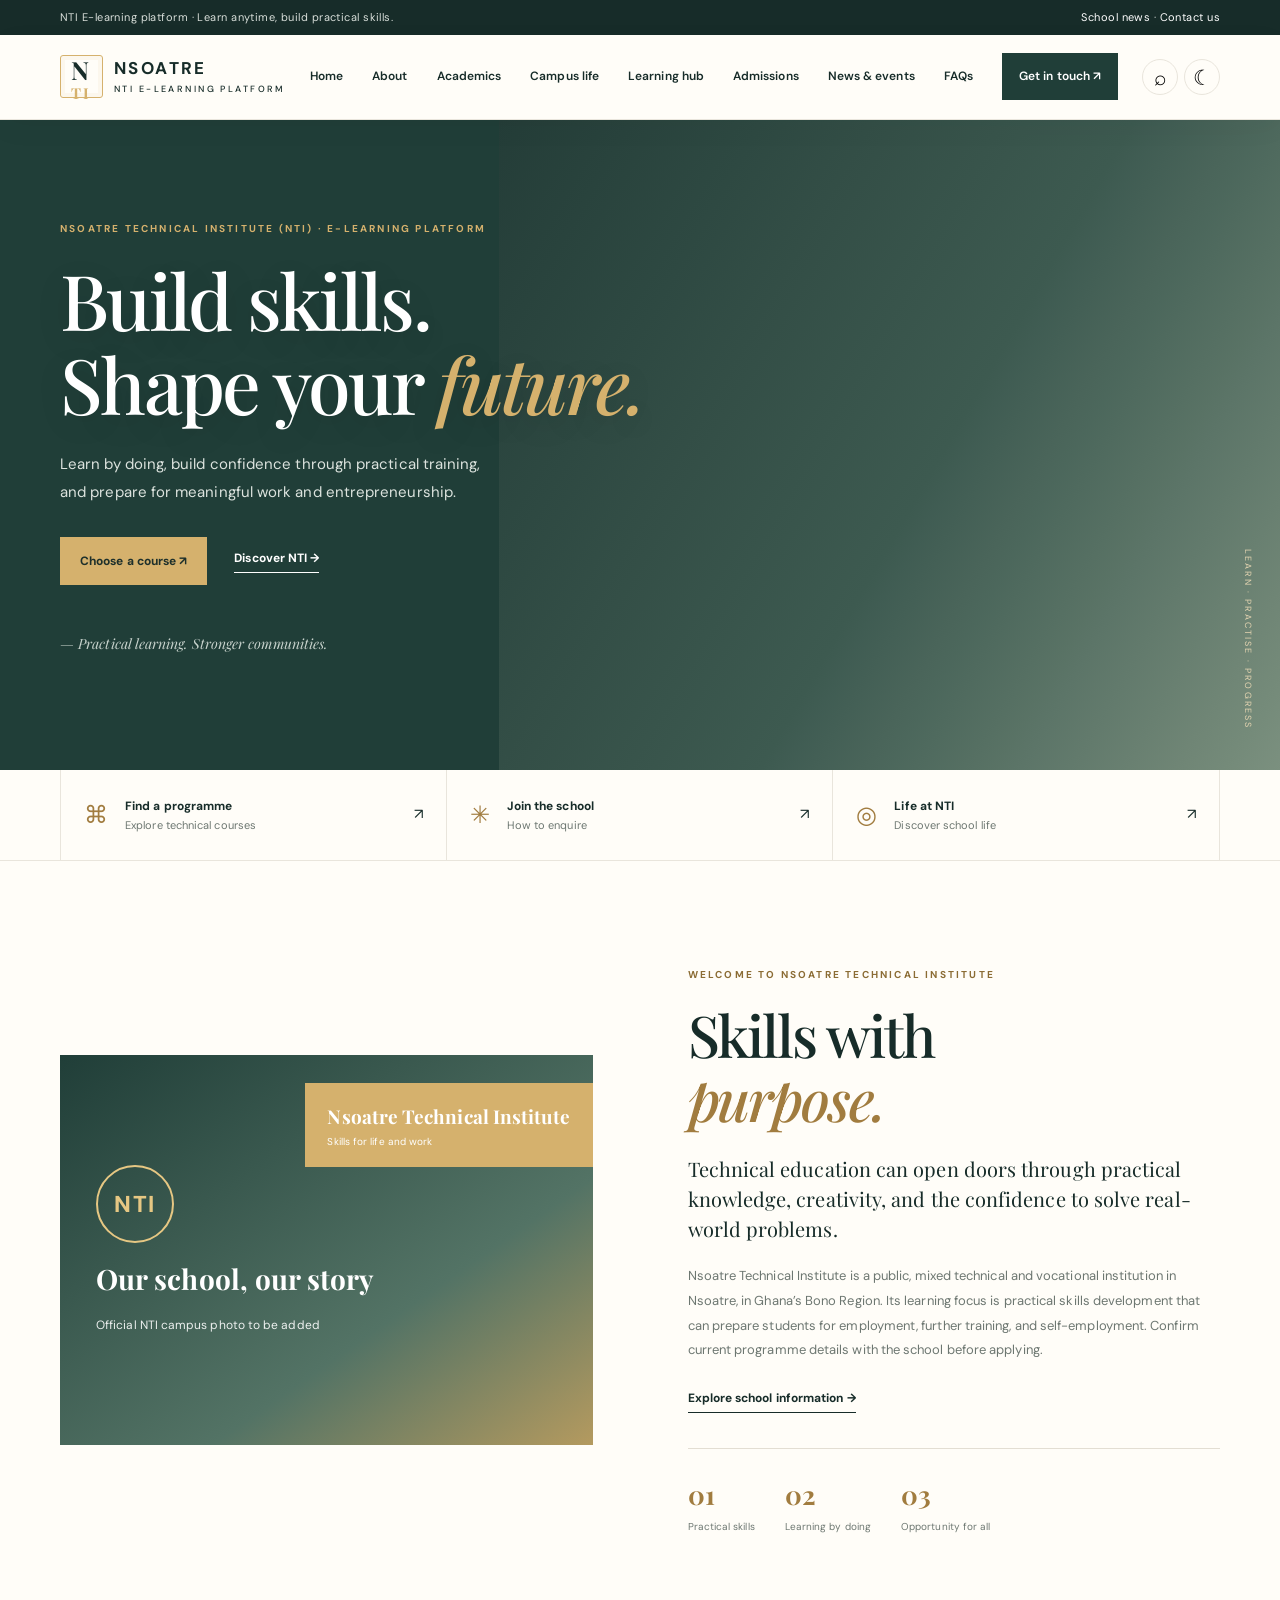
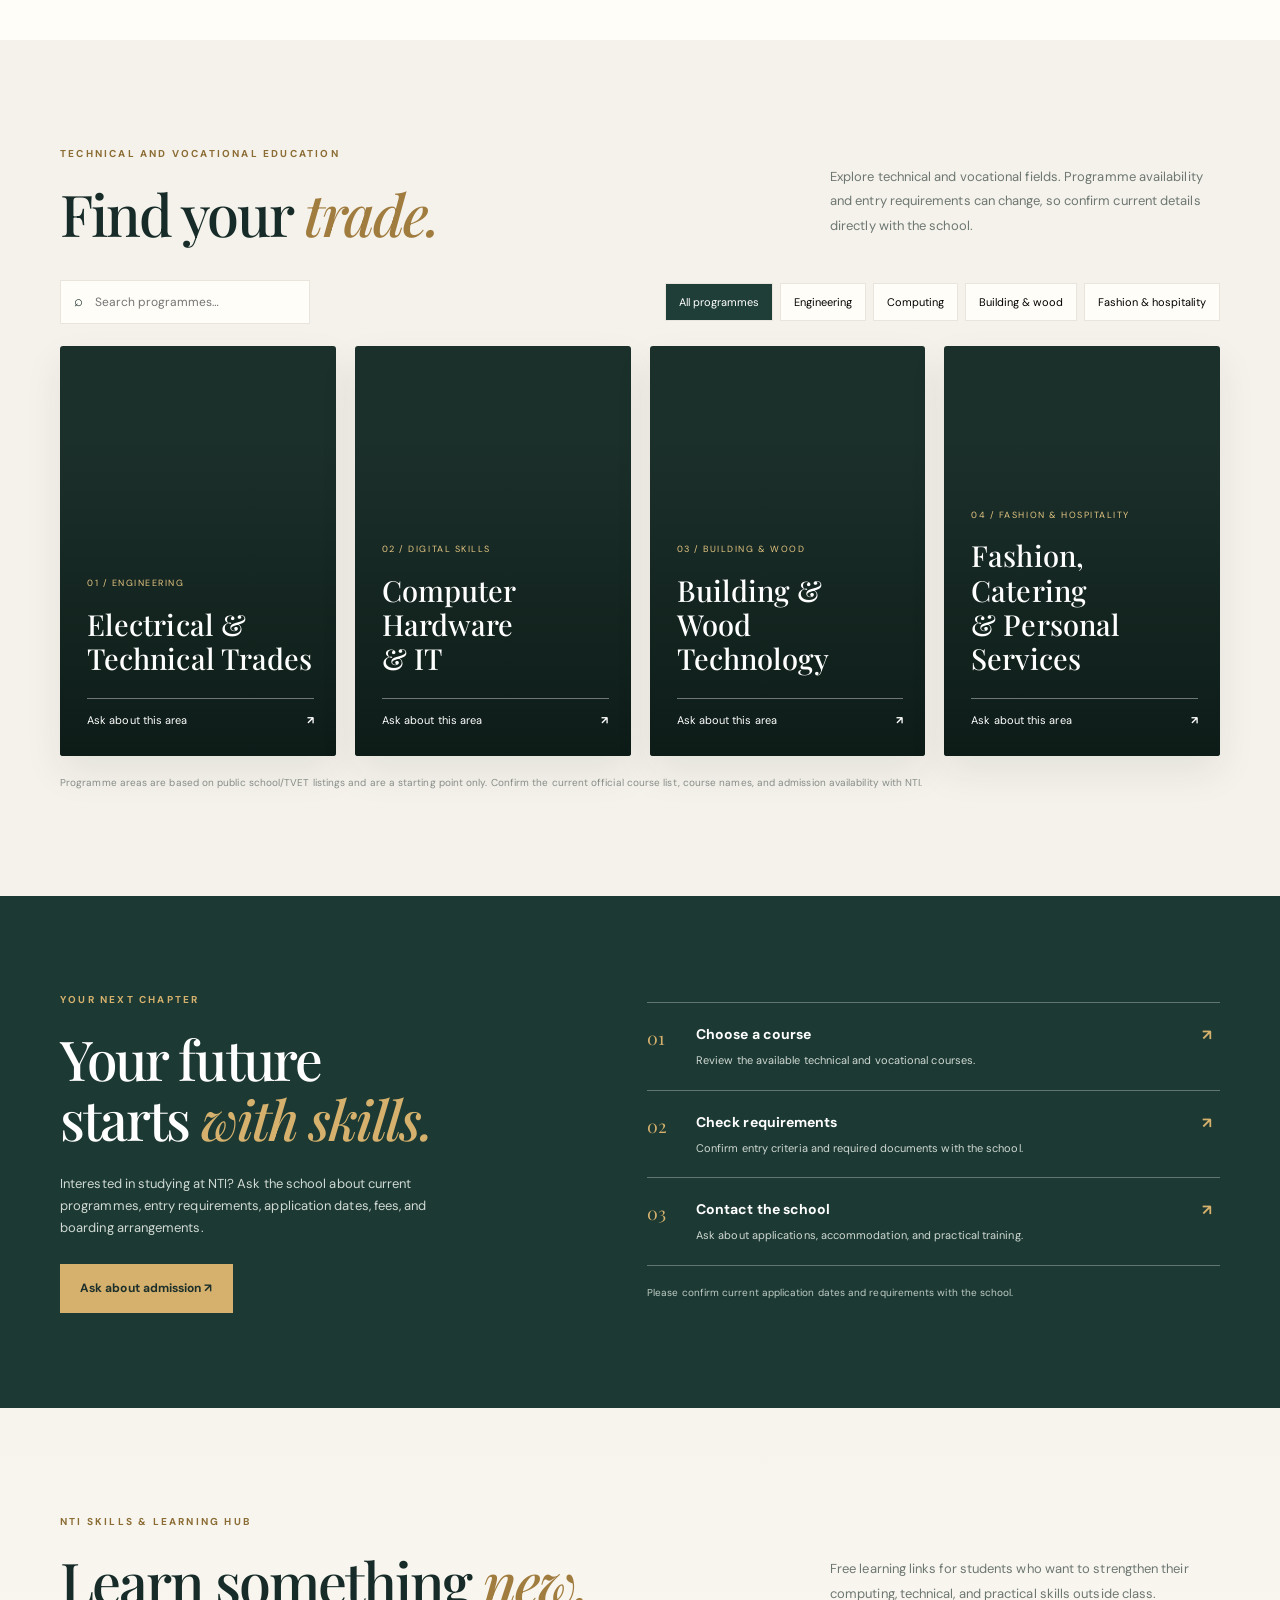
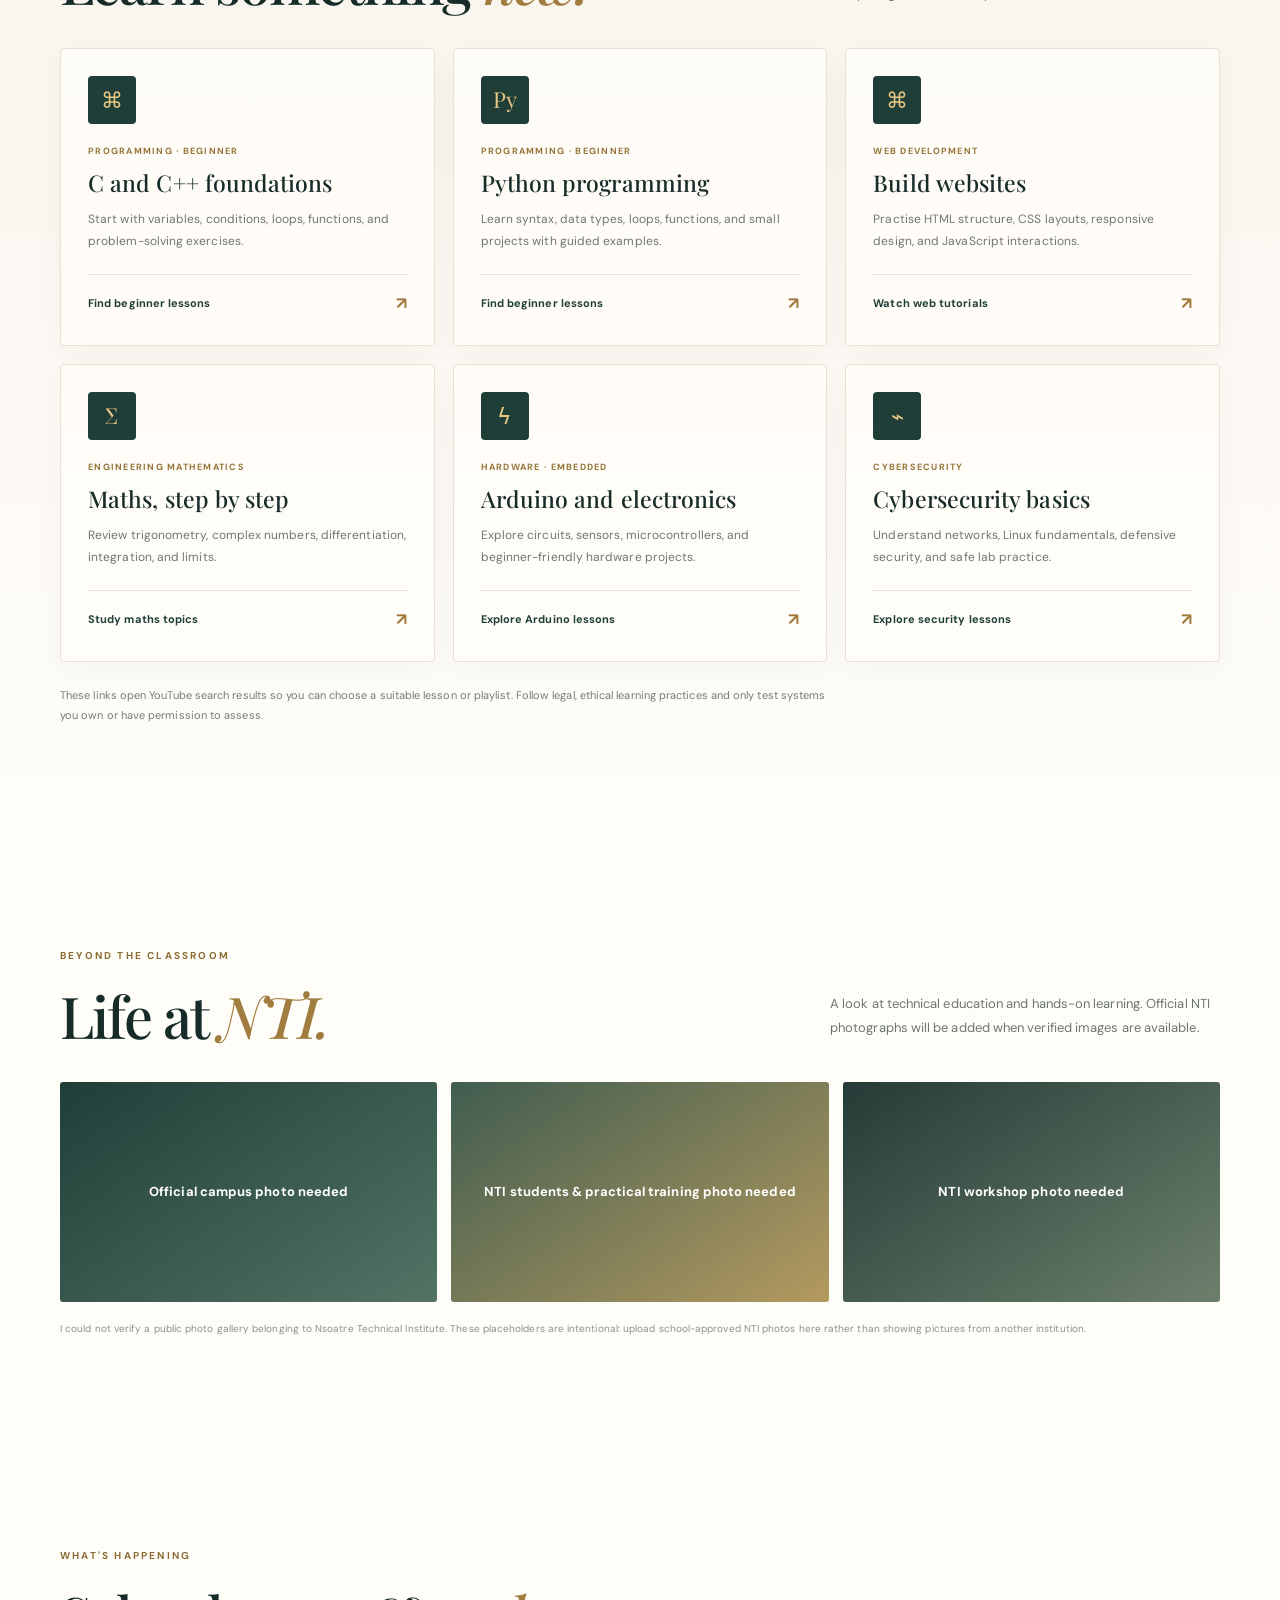
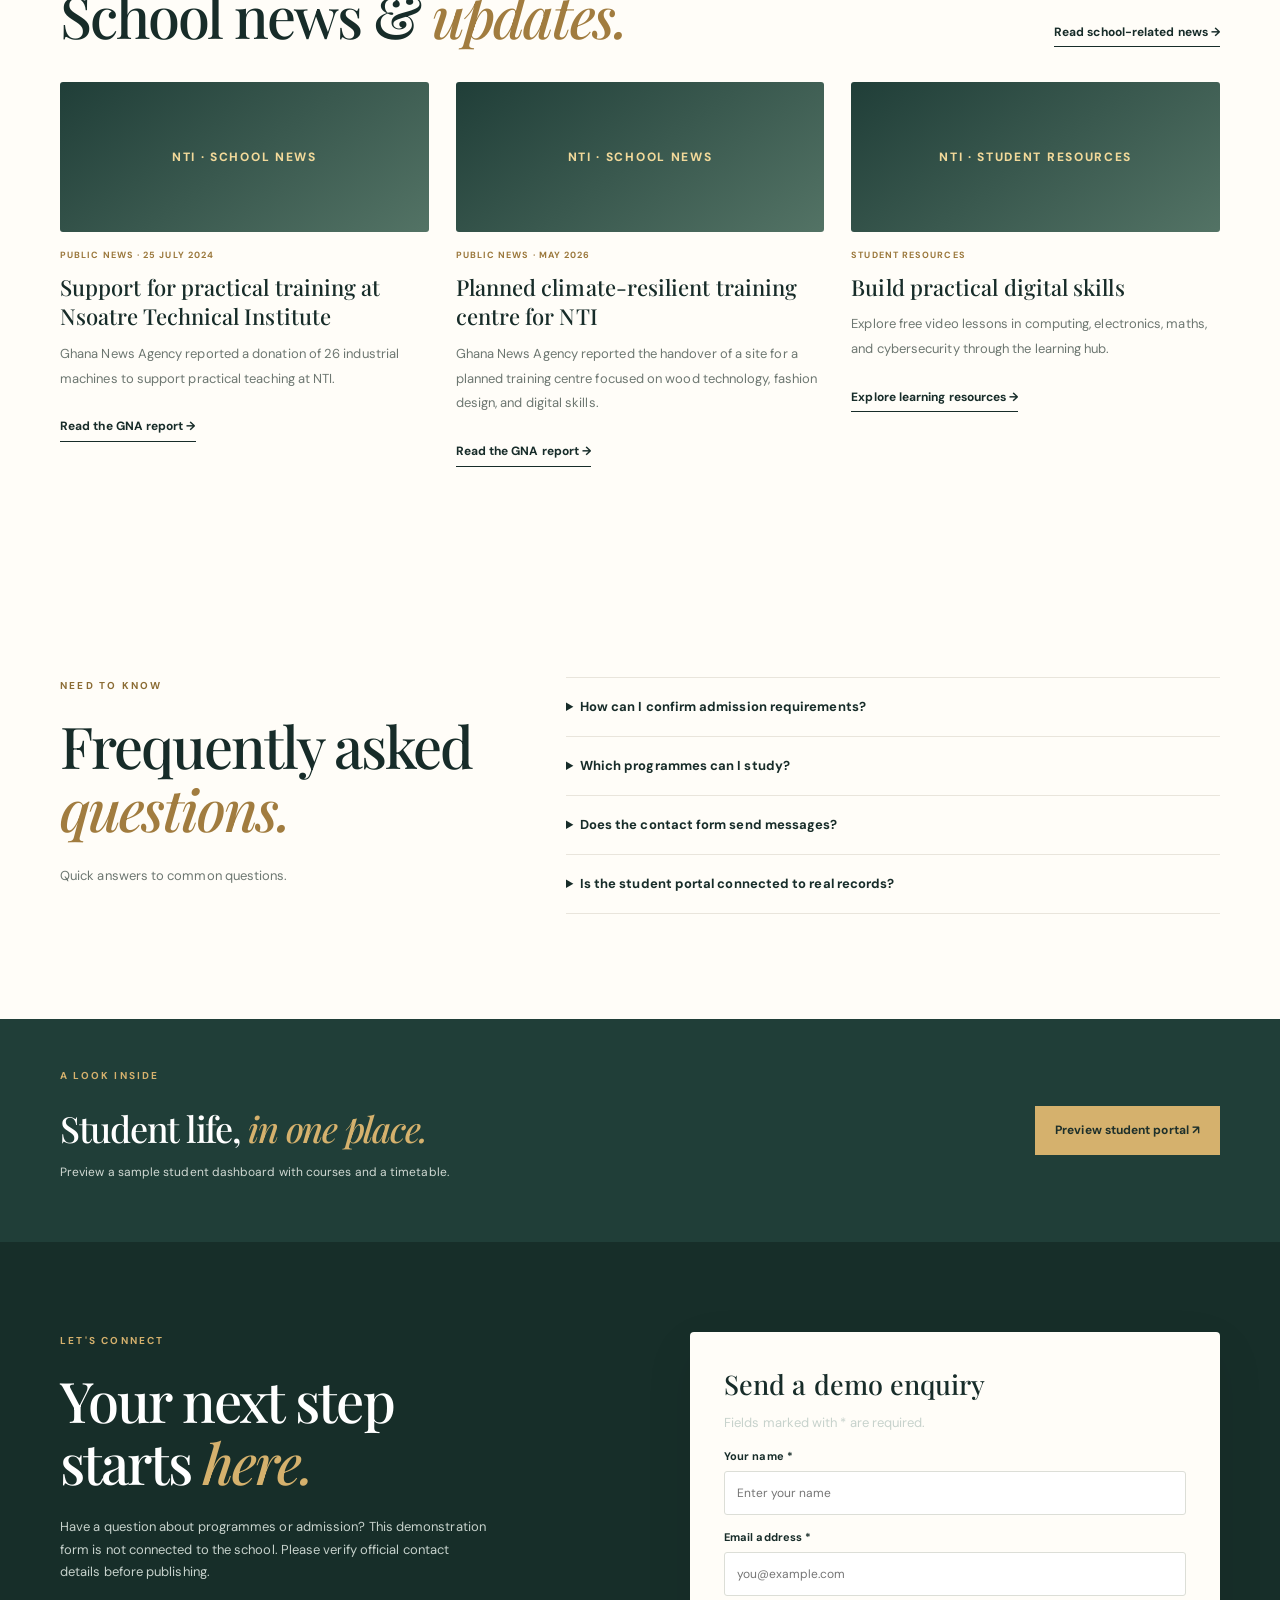
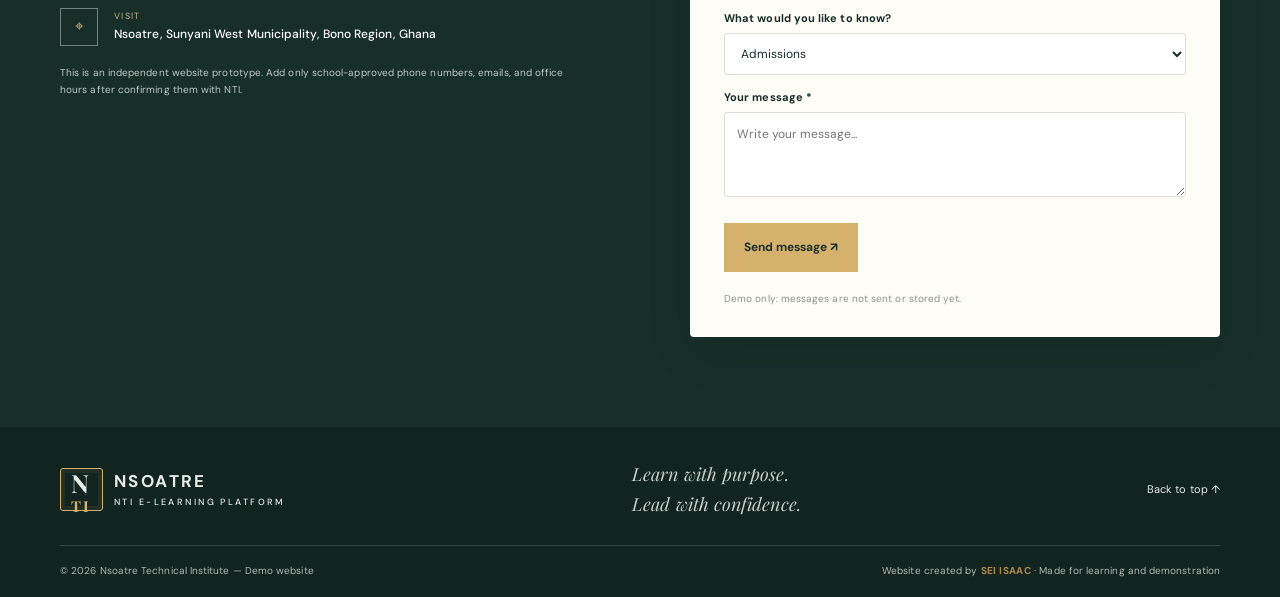
==== commit 34b81604: "Improve NTI E-learning platform search visibility" ====
--- a/index.html
+++ b/index.html
@@ -2,12 +2,12 @@
 <html lang="en">
 <head>
 <meta charset="utf-8"><meta name="viewport" content="width=device-width,initial-scale=1">
-<meta name="description" content="Discover Nsoatre Technical Institute in Nsoatre, Bono Region, Ghana — technical and vocational education, practical skills training, student life, and learning resources.">
+<meta name="description" content="Nsoatre Technical Institute (NTI) E-learning Platform in Ghana. Find online learning resources, student study materials, technical and vocational education information, computing tutorials, electronics, mathematics, and skills training.">
 <meta name="robots" content="index, follow">
 <link rel="canonical" href="https://summit-university-website-le1f.vercel.app/">
 <meta property="og:type" content="website">
 <meta property="og:title" content="Nsoatre Technical Institute (NTI) - E-learning Platform">
-<meta property="og:description" content="Discover technical and vocational programmes, practical skills training, student life, and learning resources at Nsoatre Technical Institute, Ghana.">
+<meta property="og:description" content="Visit the Nsoatre Technical Institute (NTI) E-learning Platform for student learning resources, technical and vocational education information, computing tutorials, electronics, mathematics, and practical skills development in Ghana.">
 <meta property="og:url" content="https://summit-university-website-le1f.vercel.app/">
 <script type="application/ld+json">
 {
@@ -27,7 +27,7 @@
 <div class="topline"><div class="wrap topinner"><span>NTI E-learning platform · Learn anytime, build practical skills.</span><span><a href="#news">School news</a> · <a href="#contact">Contact us</a></span></div></div>
 <header class="header"><div class="wrap navrow"><a class="brand" href="#home"><span class="crest">N<span>TI</span></span><span>NSOATRE<small>NTI E-LEARNING PLATFORM</small></span></a><button class="menu" aria-label="Open navigation" aria-expanded="false">☰</button><nav id="nav" aria-label="Main navigation"><a href="#home">Home</a><a href="#about">About</a><a href="#academics">Academics</a><a href="#campus">Campus life</a><a href="#learning">Learning hub</a><a href="#admissions">Admissions</a><a href="#news">News & events</a><a href="#faq">FAQs</a><a class="apply" href="#contact">Get in touch ↗</a></nav><div class="header-tools"><button class="icon-button" id="search-toggle" aria-label="Search this website" title="Search">⌕</button><button class="icon-button" id="theme-toggle" aria-label="Toggle dark mode" title="Toggle light/dark mode">☾</button></div></div></header>
 <main id="main">
-<section class="hero" id="home"><div class="hero-photo"></div><div class="wrap hero-content"><p class="eyebrow">SKILLS FOR LIFE AND WORK</p><h1>Build skills.<br>Shape your <em>future.</em></h1><p class="hero-text">Learn by doing, build confidence through practical training, and prepare for meaningful work and entrepreneurship.</p><div class="actions"><a class="button gold" href="#academics">Choose a course ↗</a><a class="underlink" href="#about">Discover NTI →</a></div><p class="hero-foot">— Practical learning. Stronger communities.</p></div><span class="vertical">LEARN · PRACTISE · PROGRESS</span></section>
+<section class="hero" id="home"><div class="hero-photo"></div><div class="wrap hero-content"><p class="eyebrow">NSOATRE TECHNICAL INSTITUTE (NTI) · E-LEARNING PLATFORM</p><h1>Build skills.<br>Shape your <em>future.</em></h1><p class="hero-text">Learn by doing, build confidence through practical training, and prepare for meaningful work and entrepreneurship.</p><div class="actions"><a class="button gold" href="#academics">Choose a course ↗</a><a class="underlink" href="#about">Discover NTI →</a></div><p class="hero-foot">— Practical learning. Stronger communities.</p></div><span class="vertical">LEARN · PRACTISE · PROGRESS</span></section>
 <section class="quick"><div class="wrap quickgrid"><a href="#academics"><span>⌘</span><div><b>Find a programme</b><small>Explore technical courses</small></div><i>↗</i></a><a href="#admissions"><span>✳</span><div><b>Join the school</b><small>How to enquire</small></div><i>↗</i></a><a href="#about"><span>◎</span><div><b>Life at NTI</b><small>Discover school life</small></div><i>↗</i></a></div></section>
 <section class="section" id="about"><div class="wrap about"><div class="aboutpic ntiphoto-placeholder" role="img" aria-label="Official Nsoatre Technical Institute photo to be added"><span class="placeholder-mark">NTI</span><strong>Our school, our story</strong><small>Official NTI campus photo to be added</small><div class="floatcard"><b>Nsoatre Technical Institute</b><small>Skills for life and work</small></div></div><div><p class="eyebrow dark">WELCOME TO NSOATRE TECHNICAL INSTITUTE</p><h2>Skills with<br><em>purpose.</em></h2><p class="lead">Technical education can open doors through practical knowledge, creativity, and the confidence to solve real-world problems.</p><p class="muted">Nsoatre Technical Institute is a public, mixed technical and vocational institution in Nsoatre, in Ghana’s Bono Region. Its learning focus is practical skills development that can prepare students for employment, further training, and self-employment. Confirm current programme details with the school before applying.</p><a class="underlink darklink" href="#contact">Explore school information →</a><div class="stats"><div><b>01</b><small>Practical skills</small></div><div><b>02</b><small>Learning by doing</small></div><div><b>03</b><small>Opportunity for all</small></div></div></div></div></section>
 <section class="section academics" id="academics"><div class="wrap"><div class="sectionhead"><div><p class="eyebrow dark">TECHNICAL AND VOCATIONAL EDUCATION</p><h2>Find your <em>trade.</em></h2></div><p class="muted">Explore technical and vocational fields. Programme availability and entry requirements can change, so confirm current details directly with the school.</p></div><div class="program-controls"><label class="search-field">⌕ <input id="program-search" type="search" placeholder="Search programmes…" aria-label="Search programmes"></label><div class="filter-buttons"><button class="filter active" data-filter="all" aria-pressed="true">All programmes</button><button class="filter" data-filter="engineering" aria-pressed="false">Engineering</button><button class="filter" data-filter="digital" aria-pressed="false">Computing</button><button class="filter" data-filter="building" aria-pressed="false">Building & wood</button><button class="filter" data-filter="fashion" aria-pressed="false">Fashion & hospitality</button></div></div><div class="programs" id="program-list"><article class="program" data-category="engineering" data-search="electrical installation electrical engineering motor vehicle automotive plumbing gas fitting"><div class="shade"></div><div class="programtext"><small>01 / ENGINEERING</small><h3>Electrical &<br>Technical Trades</h3><a href="#contact">Ask about this area <b>↗</b></a></div></article><article class="program" data-category="digital" data-search="computer hardware technology information technology computer hardware software networking"><div class="shade"></div><div class="programtext"><small>02 / DIGITAL SKILLS</small><h3>Computer Hardware<br>& IT</h3><a href="#contact">Ask about this area <b>↗</b></a></div></article><article class="program" data-category="building" data-search="wood technology wood construction building construction plumbing gas fitting"><div class="shade"></div><div class="programtext"><small>03 / BUILDING & WOOD</small><h3>Building &<br>Wood Technology</h3><a href="#contact">Ask about this area <b>↗</b></a></div></article><article class="program" data-category="fashion" data-search="fashion design garment making catering hospitality hairdressing cosmetology beauty therapy"><div class="shade"></div><div class="programtext"><small>04 / FASHION & HOSPITALITY</small><h3>Fashion, Catering<br>& Personal Services</h3><a href="#contact">Ask about this area <b>↗</b></a></div></article></div><p id="program-empty" class="empty-state" hidden>No programmes match your search.</p><p class="note">Programme areas are based on public school/TVET listings and are a starting point only. Confirm the current official course list, course names, and admission availability with NTI.</p></div></section>
